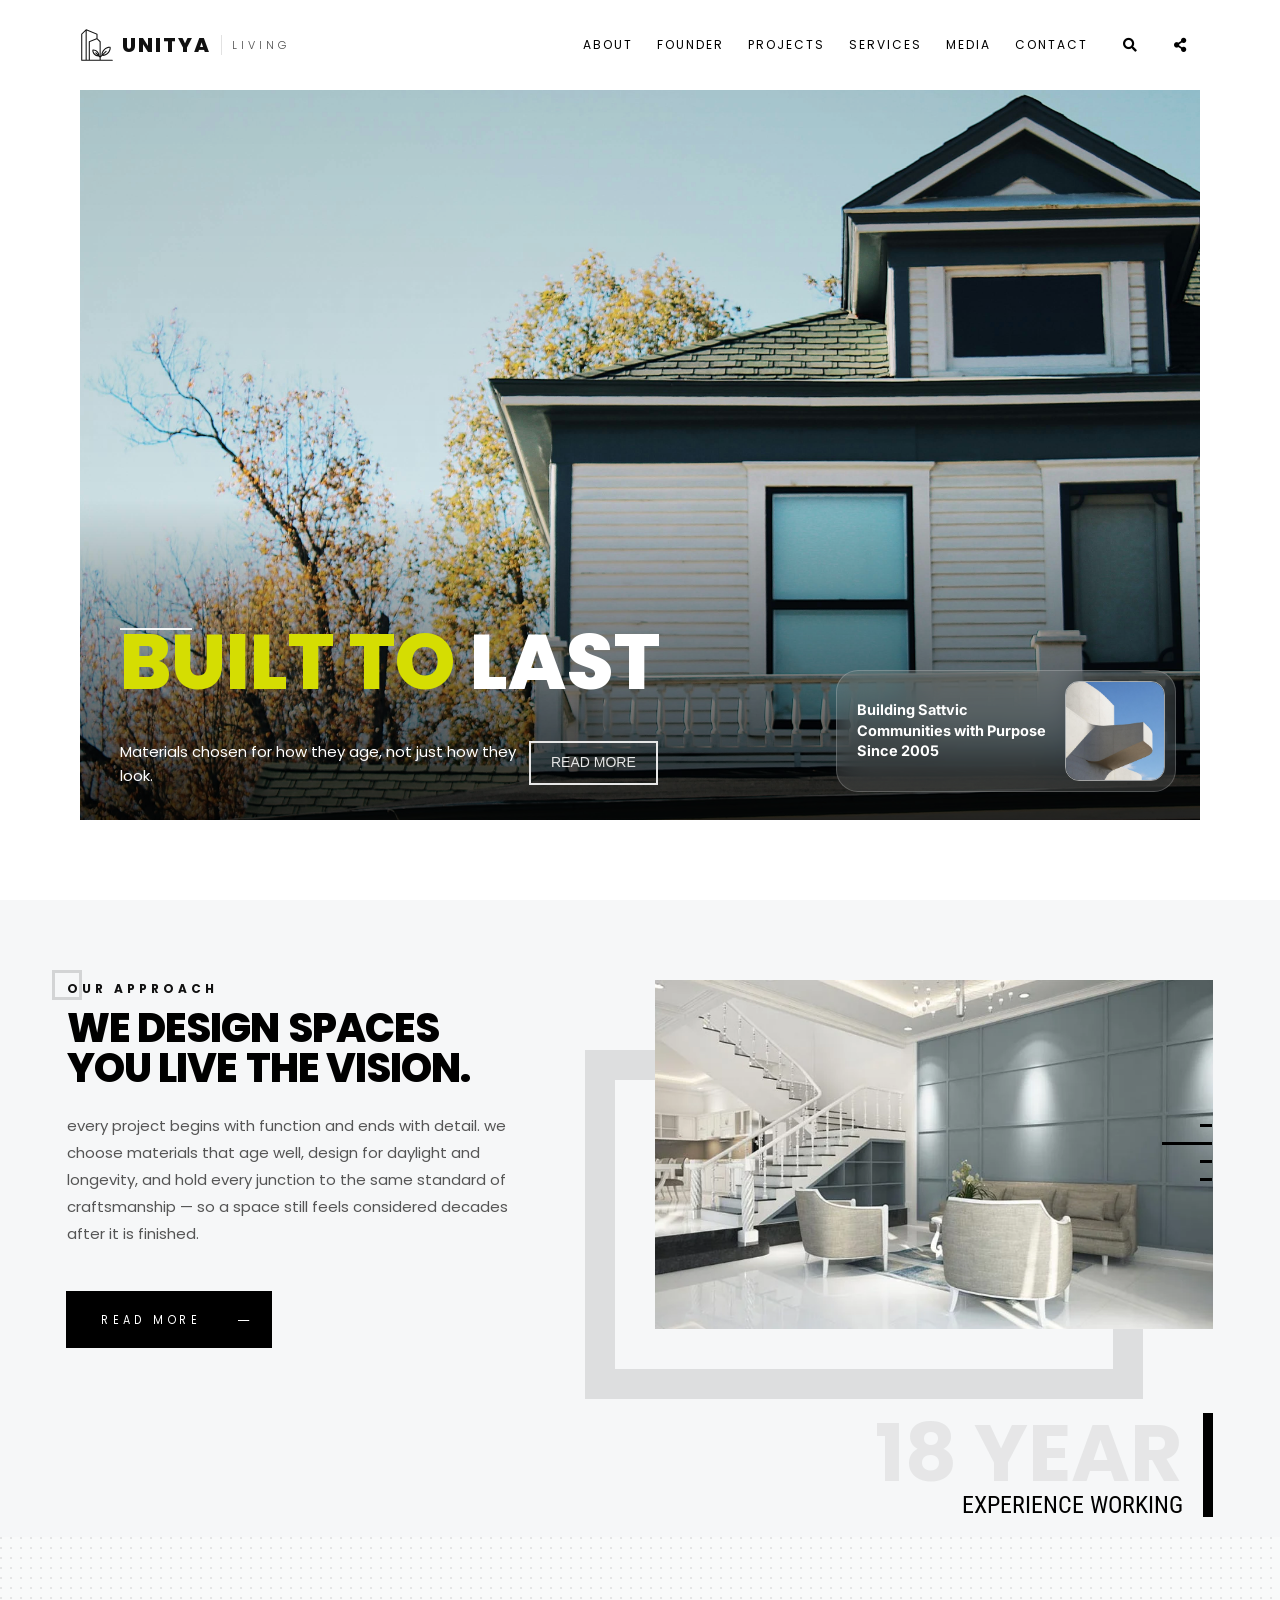
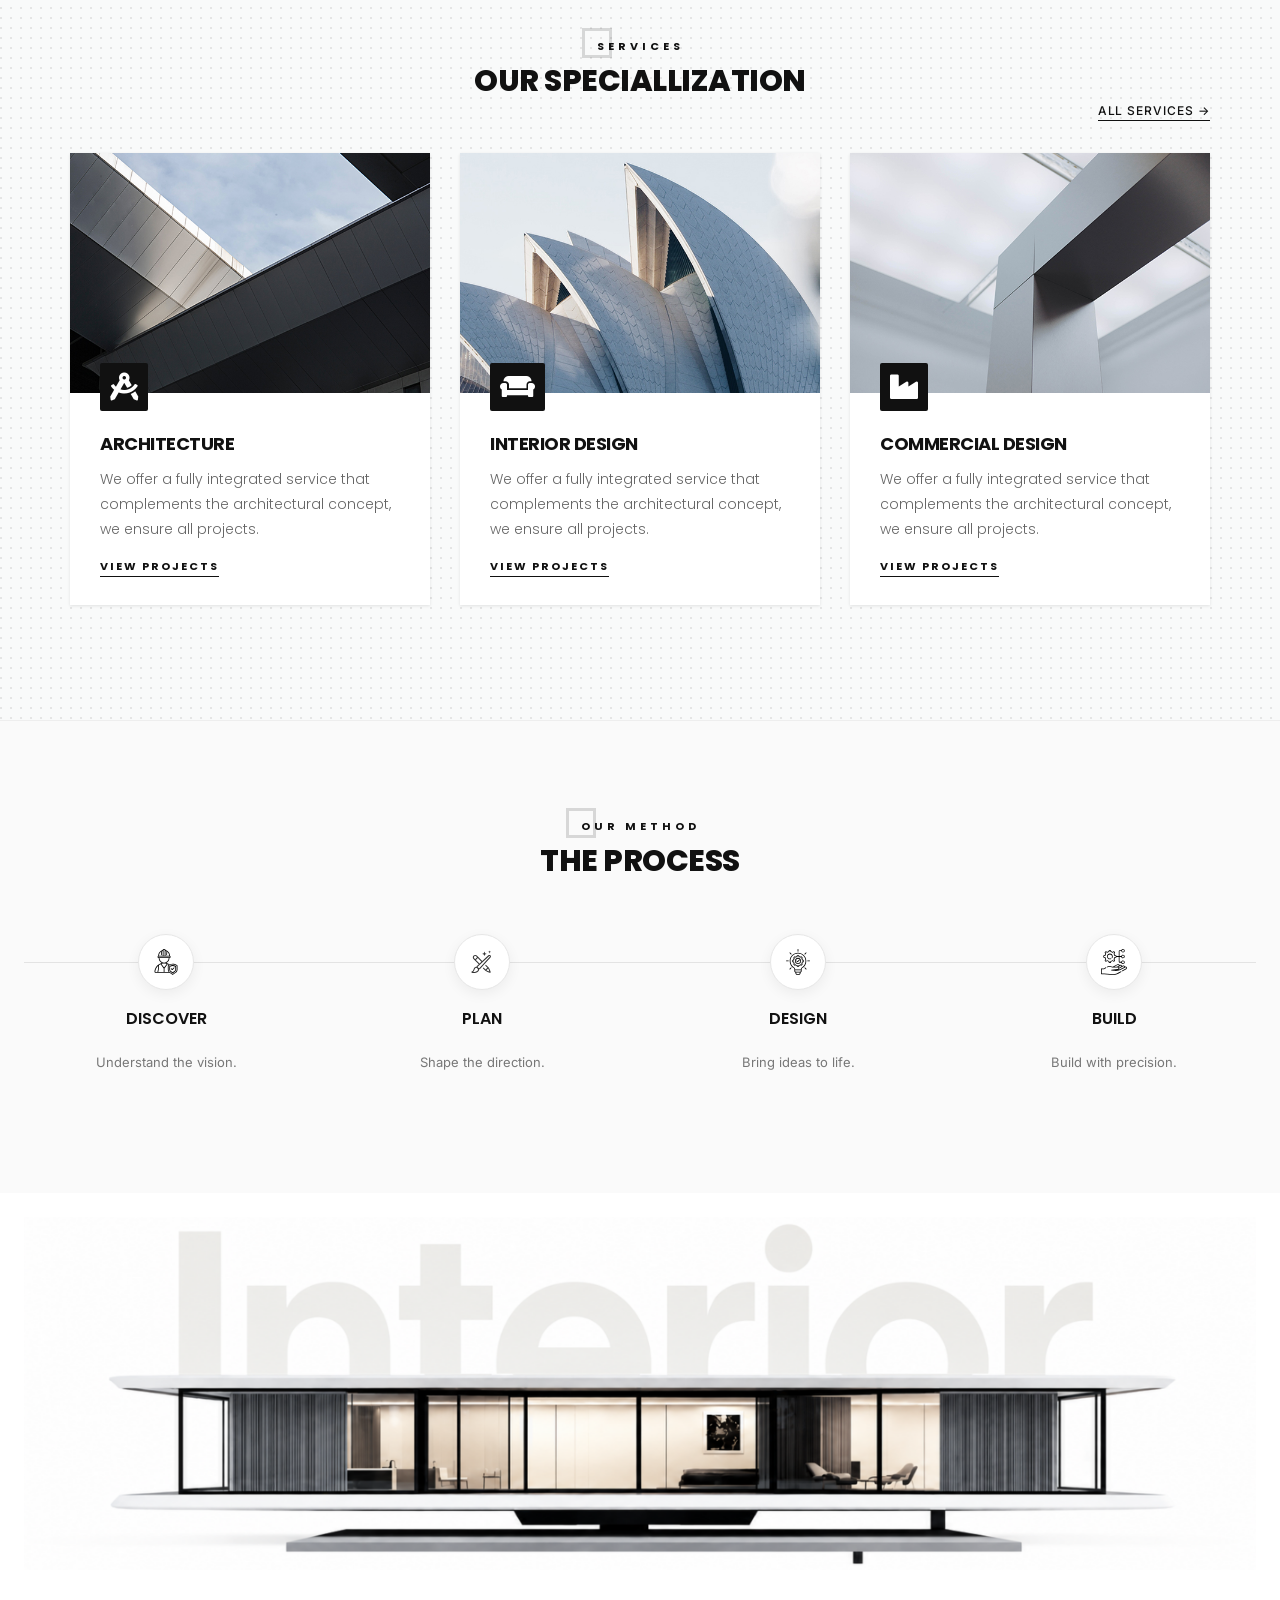
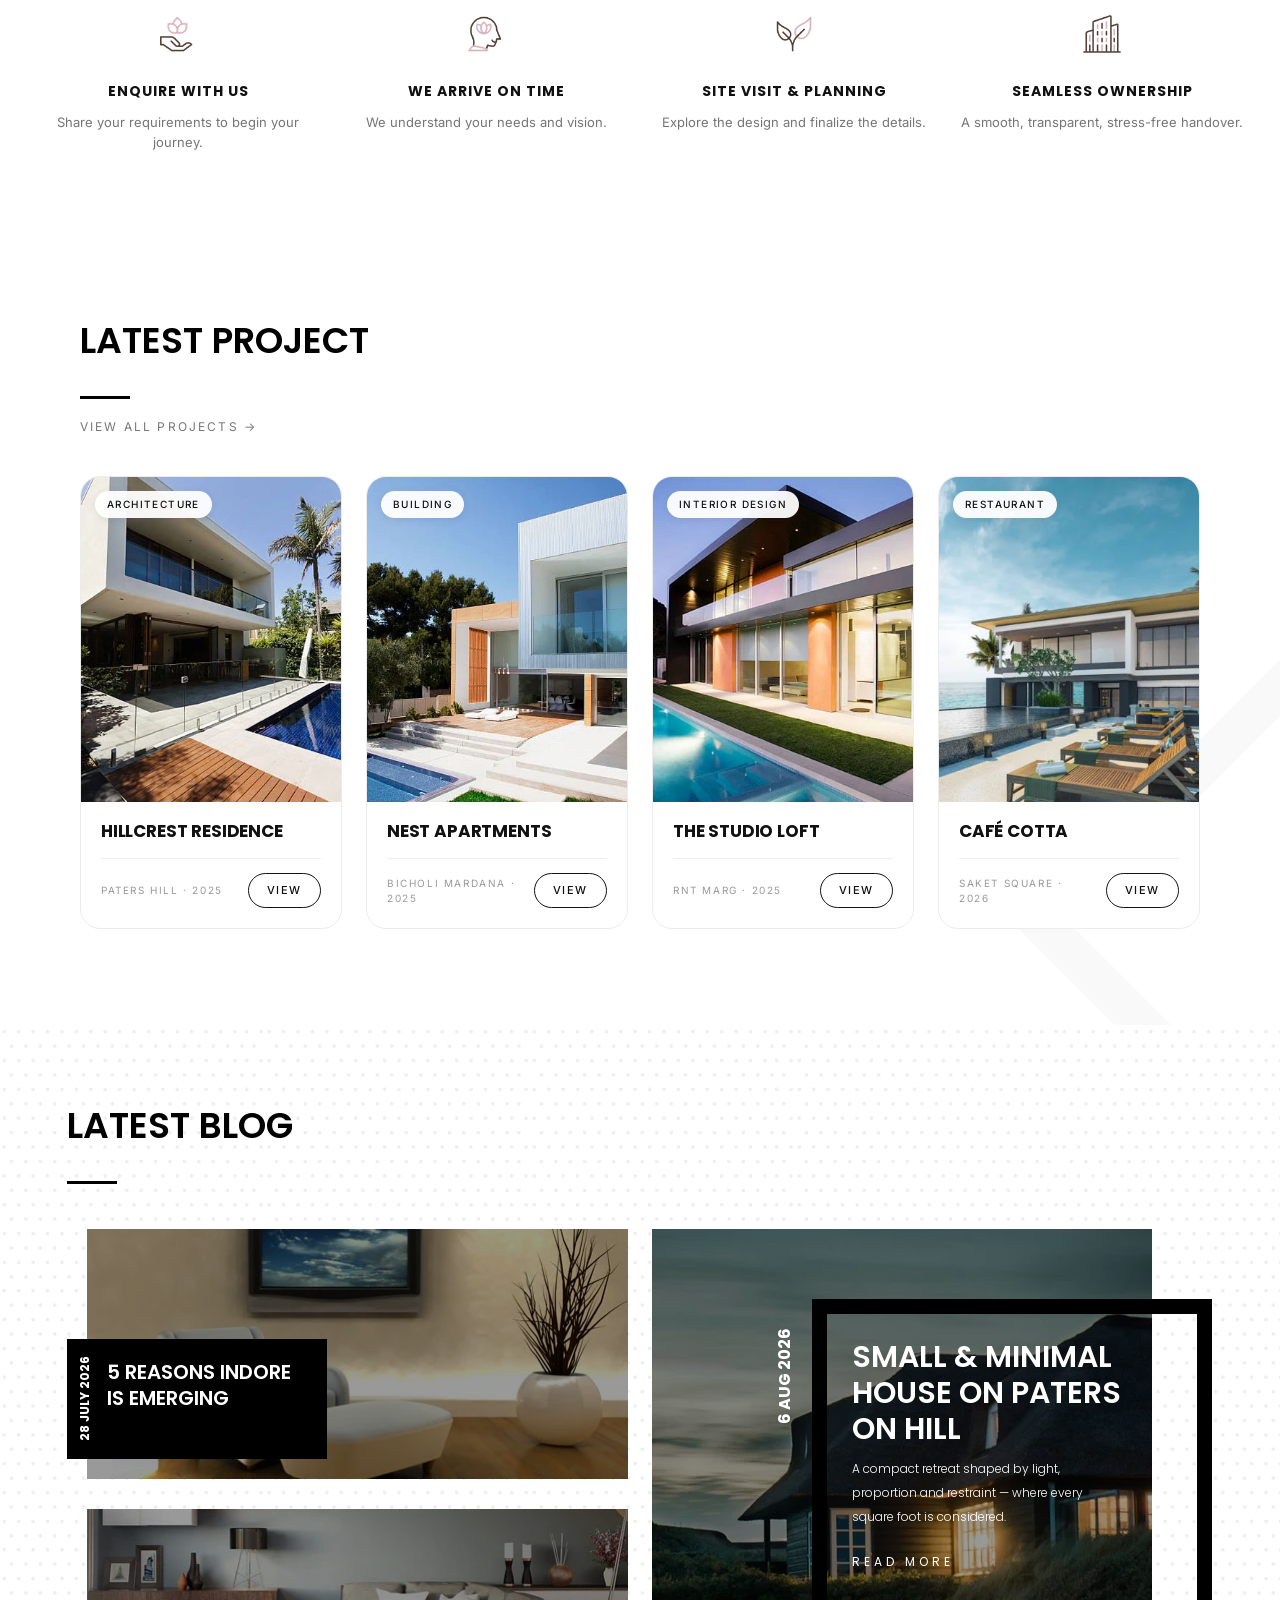
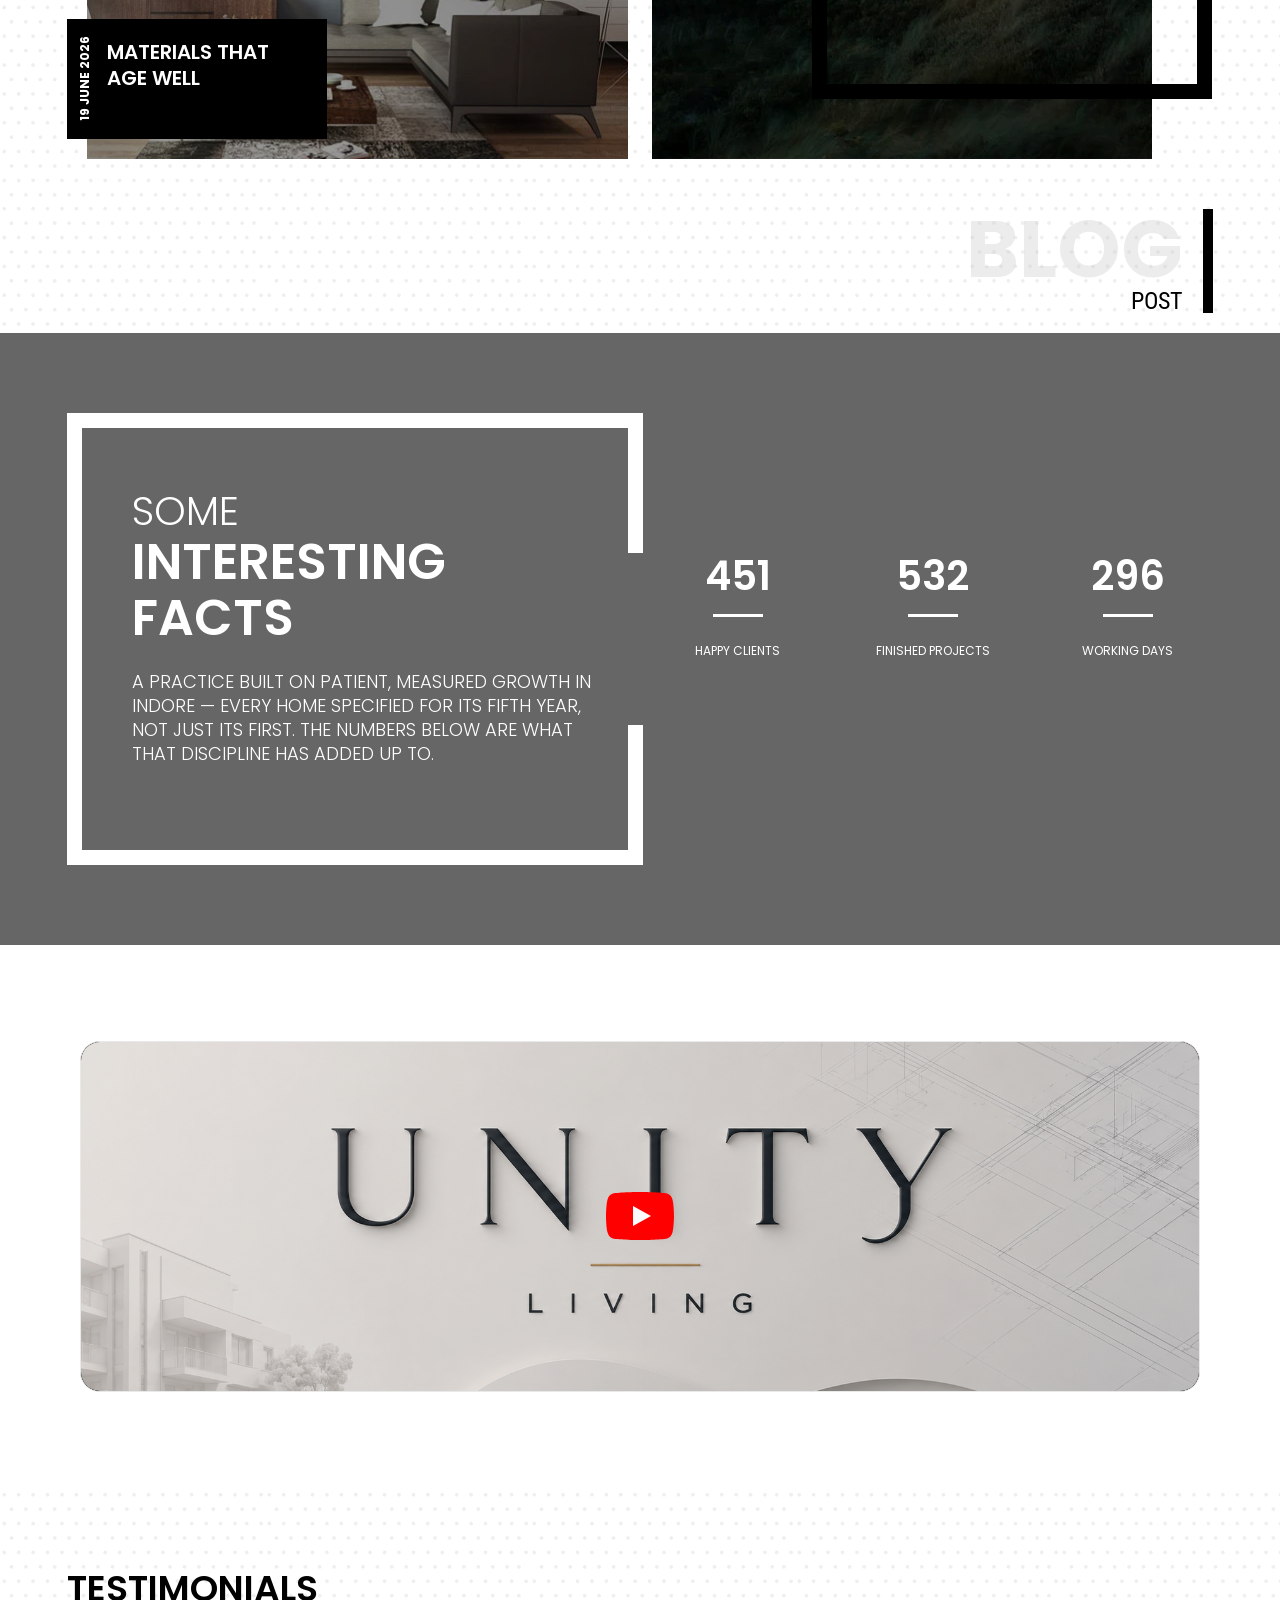
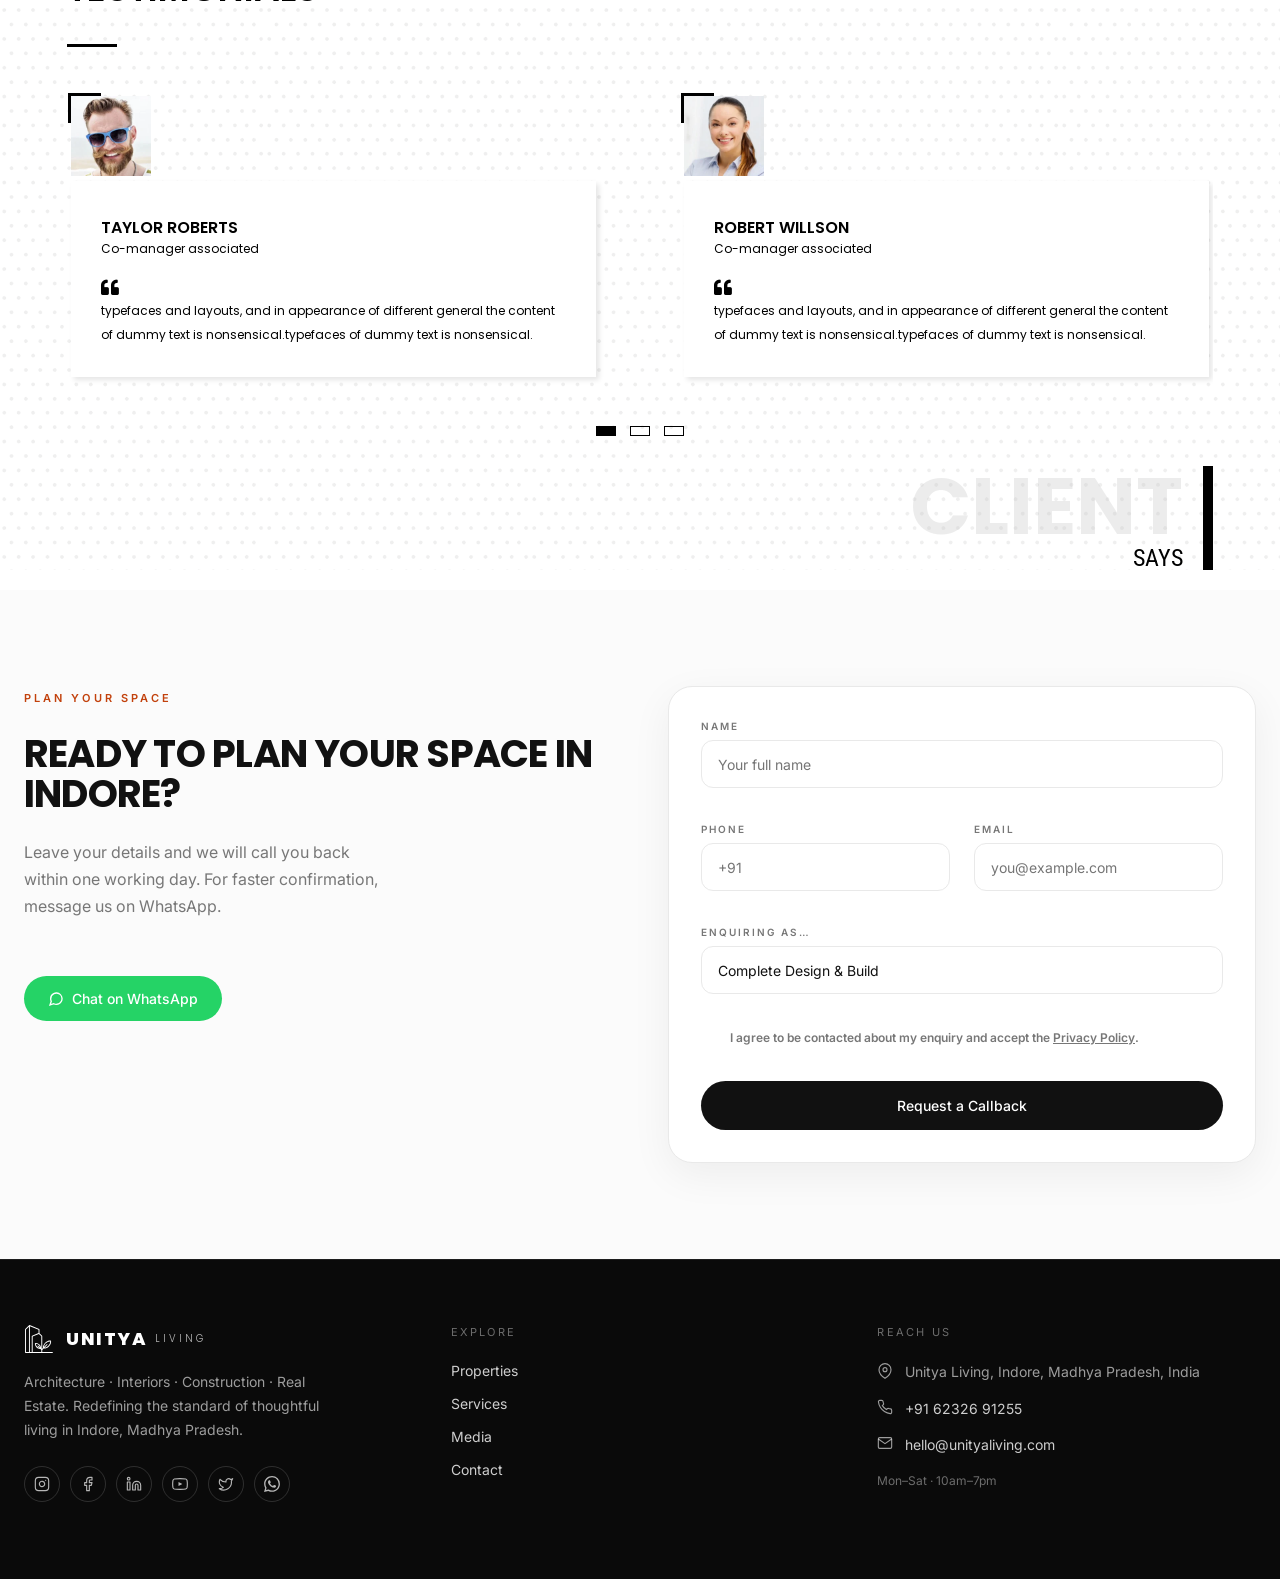
==== modern/index.html @ 184c0a49 "feat: reorder hero slides — 5th image first, 6th image second" ====
<!DOCTYPE html>
<html lang="en">

<head>

    <!-- META -->
    <meta charset="utf-8">
    <meta http-equiv="X-UA-Compatible" content="IE=edge">
    <meta name="keywords" content="" />
    <meta name="author" content="" />
    <meta name="robots" content="" />
    <meta name="description" content="" />

    <!-- FAVICONS ICON -->
    <link rel="icon" href="images/favicon.ico" type="image/x-icon" />
    <link rel="shortcut icon" type="image/x-icon" href="images/favicon.png" />

    <!-- PAGE TITLE HERE -->
    <title>Modern Template | Home Page Style 2</title>

    <!-- MOBILE SPECIFIC -->
    <meta name="viewport" content="width=device-width, initial-scale=1">

    <!-- LOADER DISABLED — direct load, no preloader -->
    <link rel="stylesheet" type="text/css" href="css/bootstrap.min.css">
    <!-- BOOTSTRAP STYLE SHEET -->
    <link rel="stylesheet" type="text/css" href="css/fontawesome/css/font-awesome.min.css" />
    <!-- FONTAWESOME STYLE SHEET -->
    <link rel="stylesheet" type="text/css" href="css/owl.carousel.min.css">
    <!-- OWL CAROUSEL STYLE SHEET -->
    <link rel="stylesheet" type="text/css" href="css/magnific-popup.min.css">
    <!-- MAGNIFIC POPUP STYLE SHEET -->
    <link rel="stylesheet" type="text/css" href="css/style.css">
    <!-- MAIN STYLE SHEET -->
    <!-- REVOLUTION SLIDER 4 STYLE -->
    <link rel="stylesheet" type="text/css" href="css/rev-slider-4.css">
    <!-- REVOLUTION SLIDER CSS -->
    <link rel="stylesheet" type="text/css" href="plugins/revolution/revolution/css/settings.css">
    <!-- REVOLUTION NAVIGATION STYLE -->
    <link rel="stylesheet" type="text/css" href="plugins/revolution/revolution/css/navigation.css">
    <!-- ARKIT SERVICES (exact copy) -->
    <link rel="stylesheet" type="text/css" href="css/fontawesome-arkit.min.css">
    <link rel="stylesheet" type="text/css" href="css/arkit-services.css">

    <!-- GOOGLE FONTS -->
    <link href="https://fonts.googleapis.com/css?family=Poppins:300,300i,400,400i,500,500i,600,600i,700,800,800i,900" rel="stylesheet">
    <link href="https://fonts.googleapis.com/css?family=Roboto+Condensed:300,300i,400,400i,700,700i" rel="stylesheet">
    <link href="https://fonts.googleapis.com/css?family=Crete+Round:400,400i&amp;subset=latin-ext" rel="stylesheet">
    <link href="https://fonts.googleapis.com/css2?family=Instrument+Serif&family=Inter:wght@300;400;500;600&display=swap" rel="stylesheet">
    <style>
        /* Hero — Arkit kenburns-top-right replication + arrows removed */
        #welcome .tparrows, #welcome .tp-leftarrow, #welcome .tp-rightarrow { display:none !important; }
        /* ensure slide image covers and can be transformed */
        #welcome .rev-slidebg { transform-origin: 84% 16%; }
        #welcome .active-revslide .rev-slidebg {
            animation: modern-kenburns 10s ease-out both;
        }
        @keyframes modern-kenburns {
            0% { transform: scale(1) translate(0,0); transform-origin: 84% 16%; }
            100% { transform: scale(1.25) translate(20px,-15px); transform-origin: right top; }
        }
        @-webkit-keyframes modern-kenburns {
            0% { -webkit-transform: scale(1) translate(0,0); transform: scale(1) translate(0,0); -webkit-transform-origin: 84% 16%; transform-origin: 84% 16%; }
            100% { -webkit-transform: scale(1.25) translate(20px,-15px); transform: scale(1.25) translate(20px,-15px); -webkit-transform-origin: right top; transform-origin: right top; }
        }
        /* hide arrows if inline style injects them */
        .tp-bullet { }
        /* Our approach circle — same as Services heading */
        .approach-label { position: relative; display: inline-block; z-index: 1; }
        .approach-label:before { background-color: transparent; position: absolute; content: ""; width: 30px; height: 30px; left: -15px; top: -10px; border: 3px solid #111; opacity: 0.15; z-index: -1; }
        html { scroll-behavior: smooth; }
        #about, #founder, #services, #projects, #media, #contact { scroll-margin-top: 90px; }
        @media (max-width: 991px) { .service-btn-float { position: static !important; margin-bottom: 12px; } }
        /* Home blog cards — hover animation (subtle lift, no dark shadow) */
        .latest-blog-dark-outer, .latest-blog-dark-outer2 { transition: transform 0.45s cubic-bezier(0.22,1,0.36,1); }
        .latest-blog-dark-outer:hover, .latest-blog-dark-outer2:hover { transform: translateY(-4px); }
        .latest-blog-dark-outer .overlay-main, .latest-blog-dark-outer2 .overlay-main { transition: opacity 0.4s ease; }
        .latest-blog-dark-outer:hover .overlay-main, .latest-blog-dark-outer2:hover .overlay-main { opacity: 0.45; }
        /* Home Latest Project — modern project cards */
        .lp-grid { display: grid; grid-template-columns: repeat(auto-fit, minmax(250px, 1fr)); gap: 24px; margin-top: 40px; max-width: 1240px; }
        .lp-card { display: block; border: 1px solid #ececec; border-radius: 20px; overflow: hidden; background: #fff; text-decoration: none; transition: box-shadow 0.5s ease, transform 0.5s cubic-bezier(0.22,1,0.36,1); }
        .lp-card:hover { box-shadow: 0 22px 48px rgba(0,0,0,0.09); transform: translateY(-6px); }
        .lp-card-media { position: relative; overflow: hidden; background: #f5f5f5; }
        .lp-card-media img { width: 100%; aspect-ratio: 4/5; object-fit: cover; display: block; transition: transform 1.1s cubic-bezier(0.22,1,0.36,1); }
        .lp-card:hover .lp-card-media img { transform: scale(1.06); }
        .lp-card-cat { position: absolute; left: 14px; top: 14px; z-index: 2; background: rgba(255,255,255,0.94); color: #111; font-size: 10px; letter-spacing: 0.14em; text-transform: uppercase; font-weight: 500; font-family: 'Inter', sans-serif; padding: 6px 12px; border-radius: 999px; box-shadow: 0 2px 8px rgba(0,0,0,0.08); }
        .lp-card-body { padding: 18px 20px 20px; }
        .lp-card-body h3 { font-family: 'Poppins', sans-serif; font-weight: 700; font-size: 17px; line-height: 1.3; letter-spacing: -0.01em; text-transform: uppercase; color: #111; margin: 0; }
        .lp-card-foot { display: flex; align-items: center; justify-content: space-between; gap: 12px; margin-top: 16px; padding-top: 14px; border-top: 1px solid #efefef; }
        .lp-card-foot .meta { font-size: 10px; letter-spacing: 0.16em; text-transform: uppercase; color: #999; font-family: 'Inter', sans-serif; }
        .lp-card-view { display: inline-flex; align-items: center; justify-content: center; padding: 8px 18px; background: transparent; border: 1px solid #111; border-radius: 999px; font-size: 11px; letter-spacing: 0.14em; text-transform: uppercase; font-weight: 500; color: #111; font-family: 'Inter', sans-serif; transition: background 0.3s ease, color 0.3s ease; }
        .lp-card:hover .lp-card-view { background: #111; color: #fff; }
        /* The Process section — new */
        .process-reveal, .process-step { opacity: 0; transform: translateY(28px); transition: opacity 0.8s cubic-bezier(0.22,1,0.36,1), transform 0.8s cubic-bezier(0.22,1,0.36,1); }
        .process-reveal.in-view, .process-step.in-view { opacity: 1; transform: translateY(0); }
        .process-step { transition-delay: var(--d, 0ms); }
        .process-step:hover { transition-delay: 0ms !important; transform: translateY(-6px); }
        .process-icon { width: 26px; height: 26px; display: block; object-fit: contain; margin: 0 auto; }
        .process-icon-dot { width: 56px; height: 56px; border-radius: 50%; background: #fff; border: 1px solid #e7e7e7; display: flex; align-items: center; justify-content: center; margin: 0 auto; box-shadow: 0 4px 14px rgba(0,0,0,0.06); transition: box-shadow 0.4s ease, transform 0.5s cubic-bezier(0.22,1,0.36,1); }
        .process-step:hover .process-icon-dot { box-shadow: 0 10px 24px rgba(0,0,0,0.12); transform: translateY(-4px); }
        .process-step { text-align: center; }
        .process-grid { position: relative; }
        .process-line { position: absolute; top: 28px; left: 0; right: 0; height: 1px; background: #e3e3e3; }
        @media (max-width: 767px) { .process-line { display: none; } }
        /* Lifestyle card on hero — hidden on mobile as Unitya */
        @media (max-width: 768px){ .unitya-lifestyle-hero-card { display:none !important; } }
    </style>

</head>

<body>

    <div class="page-wraper">

        <!-- HEADER START -->
        <header class="site-header header-style-1  nav-wide mobile-sider-drawer-menu">

            <div class="sticky-header main-bar-wraper">
                <div class="main-bar bg-white p-t10">
                    <div class="container">
                        <div class="logo-header">
                            <div class="logo-header-inner logo-header-one">
                                <a href="index.html" style="display:flex; align-items:center; gap:8px; text-decoration:none; line-height:1;">
                                    <svg viewBox="0 0 512 512" xmlns="http://www.w3.org/2000/svg" style="width:34px; height:34px; display:block; flex-shrink:0;"><path d="m295.393 478v-34.579l-15.762-15.762c-47.655 4.455-100.779-49.254-93.064-97.648a7.991 7.991 0 0 1 6.56-6.7c24.808-4.271 51.7 8.562 70.2 27.06 17.477 17.477 29.832 42.3 27.62 65.976l4.45 4.45v-210.609l-41.297-41.24-105.923 43.287v265.765zm-32.874-67.455c-13.595-3.126-26.813-11.084-37.552-21.822-13.432-13.432-23.616-32.217-23.194-50.236a56.965 56.965 0 0 1 21.948 4.261c23.3 9.157 44.493 32.035 50.112 56.486l-29.688-29.688a8 8 0 1 0 -11.313 11.312zm48.874 10.255 12.351-12.352c-3.628-32.107 13.272-66.205 37.1-90.031a135.1 135.1 0 0 1 45.587-30.369c16.73-6.576 33.626-8.74 48.629-6.133a7.991 7.991 0 0 1 6.56 6.7c5.377 33.647-11.489 69.005-36.53 94.046-23.826 23.826-57.926 40.727-90.032 37.1l-23.663 23.663v34.576h174.605a8 8 0 0 1 0 16h-460a8 8 0 0 1 -8-8v-393.3a7.981 7.981 0 0 1 2.788-6.069l65.934-65.85a7.925 7.925 0 0 1 9.807-1.852l162.471 66.398a7.963 7.963 0 0 1 4.963 7.375h.037v63.585l44.605 44.548a7.982 7.982 0 0 1 2.788 6.068zm28.233-28.234 47.683-47.683a8 8 0 1 1 11.312 11.313l-47.682 47.683c38.336-4.009 75.606-36.907 89.642-72.616 4.653-11.836 6.7-23.61 5.959-34.3-26.541-1.838-54.649 13.029-74.385 32.765-17.277 17.272-30.139 39.972-32.529 62.834zm-305.626 85.434h50.785v-432.734l-50.785 50.72zm66.785 0v-440.128l147.215 60.161v56.207l-110.823 45.288a7.965 7.965 0 0 0 -4.963 7.375h-.037v271.097z" fill="#111" fill-rule="evenodd"/></svg>
                                    <span style="display:flex; align-items:center; gap:10px;">
                                        <span style="font-family:'Poppins',sans-serif; font-weight:800; font-size:20px; letter-spacing:2px; color:#111; line-height:1; text-transform:uppercase;">UNITYA</span>
                                        <span style="width:1px; height:20px; background:#111; opacity:0.12; display:inline-block;"></span>
                                        <span style="font-family:'Poppins',sans-serif; font-weight:300; font-size:11px; letter-spacing:4px; color:#111; opacity:0.75; line-height:1; text-transform:uppercase; padding-top:1px;">LIVING</span>
                                    </span>
                                </a>
                            </div>
                        </div>
                        <!-- NAV Toggle Button -->
                        <button id="mobile-side-drawer" data-target=".header-nav" data-toggle="collapse" type="button" class="navbar-toggler collapsed">
                            <span class="sr-only">Toggle navigation</span>
                            <span class="icon-bar icon-bar-first"></span>
                            <span class="icon-bar icon-bar-two"></span>
                            <span class="icon-bar icon-bar-three"></span>
                        </button>
                        <!-- ETRA Nav -->
                        <!-- MAIN Vav -->
                        <div class="header-nav navbar-collapse collapse">
                            <ul class="nav navbar-nav">
                                <li><a href="about/">About</a></li>
                                <li><a href="founder/">Founder</a></li>
                                <li><a href="projects/">Projects</a></li>
                                <li><a href="services/">Services</a></li>
                                <li><a href="media/">Media</a></li>
                                <li><a href="#contact">Contact</a></li>
                            </ul>
                        </div>


                        <div class="extra-nav">
                            <div class="extra-cell">
                                <a href="#search" class="site-search-btn"><i class="fa fa-search"></i></a>
                            </div>
                            <div class="extra-cell">
                                <div class="dropdown share-icon-btn">
                                    <a href="javascript:;" class="site-search-btn dropdown-toggle" title="Your Cart" data-bs-toggle="dropdown">
                                        <i class="fa fa-share-alt"></i>
                                    </a>

                                    <div class="dropdown-menu bg-white">
                                        <div class="top-bar">
                                            <ul class="social-bx list-inline">
                                                <li><a href="javascript:void(0);" class="fa fa-facebook"></a></li>
                                                <li><a href="javascript:void(0);" class="fa fa-twitter"></a></li>
                                                <li><a href="javascript:void(0);" class="fa fa-linkedin"></a></li>
                                                <li><a href="javascript:void(0);" class="fa fa-rss"></a></li>
                                                <li><a href="javascript:void(0);" class="fa fa-youtube"></a></li>
                                                <li><a href="javascript:void(0);" class="fa fa-instagram"></a></li>
                                            </ul>
                                        </div>
                                    </div>
                                </div>
                            </div>
                        </div>


                        <!-- SITE Search -->
                        <div id="search">
                            <span class="close"></span>
                            <form role="search" id="searchform" action="/search" method="get" class="radius-xl">
                                <div class="input-group">
                                    <input value="" name="q" type="search" placeholder="Type to search" />
                                    <span class="input-group-btn"><button type="button" class="search-btn"><i class="fa fa-search"></i></button></span>
                                </div>
                            </form>
                        </div>


                    </div>
                </div>
            </div>

        </header>
        <!-- HEADER END -->

        <!-- CONTENT START -->
        <div class="page-content">

            <!-- SLIDER START -->
            <div id="welcome_wrapper" class="rev_slider_wrapper fullscreen-container" data-alias="goodnews-header" data-source="gallery" style="background:#eeeeee;padding:0px;">
                <div id="welcome" class="rev_slider fullscreenbanner" style="display:none;" data-version="5.4.3.1">
                    <ul>
                        <!-- SLIDE 1 -->
                        <!-- SLIDE 1 -->
                                                <!-- SLIDE 1 -->
<li data-index="rs-901" data-transition="fadethroughdark" data-slotamount="default" data-hideafterloop="0" data-hideslideonmobile="off" data-easein="default" data-easeout="default" data-masterspeed="default" data-thumb="images/new-hero-images/heather-doty-Yy-nfkEYkkc-unsplash.jpg"
                            data-rotate="0" data-fstransition="fade" data-fsmasterspeed="300" data-fsslotamount="7" data-saveperformance="off" data-title="" data-param1="" data-param2="" data-param3="" data-param4="" data-param5="" data-param6="" data-param7=""
                            data-param8="" data-param9="" data-param10="" data-description="">
                            <!-- MAIN IMAGE -->
                            <img src="images/new-hero-images/heather-doty-Yy-nfkEYkkc-unsplash.jpg" alt="" data-lazyload="images/new-hero-images/heather-doty-Yy-nfkEYkkc-unsplash.jpg" data-bgposition="center center" data-bgfit="cover" data-kenburns="on" data-duration="10000" data-ease="Linear.easeNone" data-scalestart="100" data-scaleend="125" data-rotatestart="0" data-rotateend="0" data-blurstart="0" data-blurend="0" data-offsetstart="0 0" data-offsetend="0 0" data-bgparallax="4" class="rev-slidebg" data-no-retina>
                            <!-- LAYERS -->

                            <!-- LAYER NR. 1 -->
                            <div class="tp-caption tp-shape tp-shapewrapper  " id="slide-901-layer-1" data-x="['center','center','center','center']" data-hoffset="['0','0','0','0']" data-y="['top','top','top','top']" data-voffset="['0','0','0','0']" data-width="full" data-height="['400','400','400','550']"
                                data-whitespace="nowrap" data-type="shape" data-basealign="slide" data-responsive_offset="off" data-responsive="off" data-frames='[{"from":"opacity:0;","speed":100,"to":"o:1;","delay":0,"ease":"Power2.easeInOut"},{"delay":"wait","speed":0,"to":"opacity:0;","ease":"nothing"}]'
                                data-textAlign="['left','left','left','left']" data-paddingtop="[0,0,0,0]" data-paddingright="[0,0,0,0]" data-paddingbottom="[0,0,0,0]" data-paddingleft="[0,0,0,0]" style="z-index: 5;background-color:rgba(0, 0, 0, 0.50);border-color:rgba(0, 0, 0, 0);
                                border-width:0px;background:linear-gradient(to top,  rgba(0,0,0,0) 0%,rgba(0,0,0,0.1) 100%);cursor:default;">
                            </div>

                            <!-- LAYER NR. 2 -->
                            <div class="tp-caption tp-shape tp-shapewrapper  " id="slide-901-layer-2" data-x="['center','center','center','center']" data-hoffset="['0','0','0','0']" data-y="['bottom','bottom','bottom','bottom']" data-voffset="['0','0','0','0']" data-width="full"
                                data-height="['400','400','400','550']" data-whitespace="nowrap" data-type="shape" data-basealign="slide" data-responsive_offset="off" data-responsive="off" data-frames='[{"from":"opacity:0;","speed":1500,"to":"o:1;","delay":0,"ease":"Power2.easeInOut"},{"delay":"wait","speed":1000,"to":"opacity:0;","ease":"nothing"}]'
                                data-textAlign="['left','left','left','left']" data-paddingtop="[0,0,0,0]" data-paddingright="[0,0,0,0]" data-paddingbottom="[0,0,0,0]" data-paddingleft="[0,0,0,0]" style="z-index: 5;background-color:rgba(0, 0, 0, 0.50);border-color:rgba(0, 0, 0, 0);
                                border-width:0px;background:linear-gradient(to bottom,  rgba(0,0,0,0) 0%,rgba(0,0,0,1) 100%);cursor:default;">
                            </div>

                            <!-- Decorative line — arkit style -->
                            <div class="tp-caption tp-shape tp-shapewrapper" id="slide-901-line" data-x="['left','left','left','left']" data-hoffset="['120','120','30','30']" data-y="['bottom','bottom','bottom','bottom']" data-voffset="['270','270','235','210']" data-width="72" data-height="2" data-whitespace="nowrap" data-type="shape" data-basealign="slide" data-responsive_offset="off" data-responsive="off" data-frames='[{"from":"x:[-100%];opacity:0;","speed":900,"to":"o:1;","delay":300,"ease":"Power3.easeInOut"},{"delay":"wait","speed":300,"to":"opacity:0;","ease":"nothing"}]' data-textAlign="['left','left','left','left']" data-paddingtop="[0,0,0,0]" data-paddingright="[0,0,0,0]" data-paddingbottom="[0,0,0,0]" data-paddingleft="[0,0,0,0]" style="z-index:6;background-color:rgba(255,255,255,0.92);">
                            </div>

                            <!-- LAYER NR. 3 -->
                            <div class="tp-caption BigBold-Title   tp-resizeme" id="slide-901-layer-3" data-x="['left','left','left','left']" data-hoffset="['120','120','30','30']" data-y="['bottom','bottom','bottom','bottom']" data-voffset="['180','180','160','160']" data-fontsize="['80','60','50','30']"
                                data-lineheight="['100','90','60','60']" data-fontweight="['800','800','800','800']" data-width="['none','none','none','400']" data-height="none" data-whitespace="['nowrap','nowrap','nowrap','normal']" data-type="text" data-basealign="slide"
                                data-responsive_offset="off" data-frames='[{"from":"y:[100%];z:0;rX:0deg;rY:0;rZ:0;sX:1;sY:1;skX:0;skY:0;opacity:0;","mask":"x:0px;y:[100%];","speed":900,"to":"o:1;","delay":500,"ease":"Power3.easeInOut"},
                                {"delay":"wait","speed":1000,"to":"y:[100%];","mask":"x:inherit;y:inherit;","ease":"Power2.easeInOut"}]' data-textAlign="['left','left','left','left']" data-paddingtop="[10,10,10,10]" data-paddingright="[0,0,0,0]" data-paddingbottom="[10,10,10,10]"
                                data-paddingleft="[0,0,0,0]" style="z-index: 6; 
                                text-transform:uppercase;
                                color:#fff;"><span class="text-yellow">Built to </span> last </div>

                            <!-- LAYER NR. 4 -->
                            <div class="tp-caption BigBold-SubTitle  " id="slide-901-layer-4" data-x="['left','left','left','left']" data-hoffset="['120','120','30','30']" data-y="['bottom','bottom','bottom','bottom']" data-voffset="['100','65','60','60']" data-fontsize="['15','15','15','13']"
                                data-lineheight="['24','24','24','20']" data-width="['410','410','410','280']" data-height="['60','100','100','100']" data-whitespace="normal" data-type="text" data-basealign="slide" data-responsive_offset="off" data-responsive="off"
                                data-frames='[{"from":"y:[100%];z:0;rX:0deg;rY:0;rZ:0;sX:1;sY:1;skX:0;skY:0;opacity:0;","speed":900,"to":"o:1;","delay":900,"ease":"Power3.easeInOut"},{"delay":"wait","speed":1000,"to":"y:50px;opacity:0;","ease":"Power2.easeInOut"}]' data-textAlign="['left','left','left','left']" data-paddingtop="[0,0,0,0]" data-paddingright="[0,0,0,0]" data-paddingbottom="[0,0,0,0]" data-paddingleft="[0,0,0,0]" style="z-index: 7; 
                                color:#fff;
                                ">Materials chosen for how they age, not just how they look.
                            </div>

                            <!-- LAYER NR. 5 -->
                            <div class="tp-caption BigBold-Button rev-btn " id="slide-901-layer-5" data-x="['left','left','left','left']" data-hoffset="['480','480','30','30']" data-y="['bottom','bottom','bottom','bottom']" data-voffset="['100','100','30','30']" data-width="none"
                                data-height="none" data-whitespace="nowrap" data-type="button" data-actions='[{"event":"click","action":"scrollbelow","offset":"px","delay":""}]' data-basealign="slide" data-responsive_offset="off" data-responsive="off" data-frames='[{"from":"y:[100%];z:0;rX:0deg;rY:0;rZ:0;sX:1;sY:1;skX:0;skY:0;opacity:0;","speed":900,"to":"o:1;","delay":1300,"ease":"Power3.easeInOut"},
                                {"delay":"wait","speed":1000,"to":"y:50px;opacity:0;","ease":"Power2.easeInOut"},
                                {"frame":"hover","speed":"300","ease":"Power1.easeInOut","to":"o:1;rX:0;rY:0;rZ:0;z:0;","style":"c:rgba(255, 255, 255, 1.00);bc:rgba(255, 255, 255, 1.00);bw:1px 1px 1px 1px;"}]' data-textAlign="['left','left','left','left']"
                                data-paddingtop="[15,15,15,15]" data-paddingright="[50,50,50,50]" data-paddingbottom="[15,15,15,15]" data-paddingleft="[50,50,0,0]" style="z-index: 11; "><a href="about-1.html" class="site-button outline white">READ MORE</a> </div>

                            <!-- Border Part -->
                            <div class="tp-caption tp-shape tp-shapewrapper " id="slide-901-layer-8" data-x="['left','left','left','left']" data-hoffset="['0','0','0','0']" data-y="['middle','middle','middle','middle']" data-voffset="['0','0','0','0']" data-width="full" data-height="full"
                                data-whitespace="nowrap" data-visibility="['on','on','off','off']" data-type="shape" data-basealign="slide" data-responsive_offset="off" data-responsive="off" data-frames='[{"delay":50,"speed":100,"frame":"0","from":"opacity:0;","to":"o:1;","ease":"Power3.easeInOut"},{"delay":"wait","speed":1000,"frame":"999","to":"opacity:0;","ease":"Power3.easeIn"}]'
                                data-textAlign="['inherit','inherit','inherit','inherit']" data-paddingtop="[0,0,0,0]" data-paddingright="[0,0,0,0]" data-paddingbottom="[0,0,0,0]" data-paddingleft="[0,0,0,0]" style="z-index: 10;background-color:rgba(0, 0, 0, 0);border-color:rgb(255,255,255);border-style:solid;border-width:0px 80px 80px 80px;">
                            </div>

                        </li>
                        <!-- SLIDE 2 -->
<li data-index="rs-902" data-transition="fadethroughdark" data-slotamount="default" data-hideafterloop="0" data-hideslideonmobile="off" data-easein="default" data-easeout="default" data-masterspeed="default" data-thumb="images/new-hero-images/tazz-anderson-ya9POX9IxVM-unsplash.jpg"
                            data-rotate="0" data-fstransition="fade" data-fsmasterspeed="300" data-fsslotamount="7" data-saveperformance="off" data-title="" data-param1="" data-param2="" data-param3="" data-param4="" data-param5="" data-param6="" data-param7=""
                            data-param8="" data-param9="" data-param10="" data-description="">
                            <!-- MAIN IMAGE -->
                            <img src="images/new-hero-images/tazz-anderson-ya9POX9IxVM-unsplash.jpg" alt="" data-lazyload="images/new-hero-images/tazz-anderson-ya9POX9IxVM-unsplash.jpg" data-bgposition="center center" data-bgfit="cover" data-kenburns="on" data-duration="10000" data-ease="Linear.easeNone" data-scalestart="100" data-scaleend="125" data-rotatestart="0" data-rotateend="0" data-blurstart="0" data-blurend="0" data-offsetstart="0 0" data-offsetend="0 0" data-bgparallax="4" class="rev-slidebg" data-no-retina>
                            <!-- LAYERS -->

                            <!-- LAYER NR. 1 -->
                            <div class="tp-caption tp-shape tp-shapewrapper  " id="slide-902-layer-1" data-x="['center','center','center','center']" data-hoffset="['0','0','0','0']" data-y="['top','top','top','top']" data-voffset="['0','0','0','0']" data-width="full" data-height="['400','400','400','550']"
                                data-whitespace="nowrap" data-type="shape" data-basealign="slide" data-responsive_offset="off" data-responsive="off" data-frames='[{"from":"opacity:0;","speed":100,"to":"o:1;","delay":0,"ease":"Power2.easeInOut"},{"delay":"wait","speed":0,"to":"opacity:0;","ease":"nothing"}]'
                                data-textAlign="['left','left','left','left']" data-paddingtop="[0,0,0,0]" data-paddingright="[0,0,0,0]" data-paddingbottom="[0,0,0,0]" data-paddingleft="[0,0,0,0]" style="z-index: 5;background-color:rgba(0, 0, 0, 0.50);border-color:rgba(0, 0, 0, 0);
                                border-width:0px;background:linear-gradient(to top,  rgba(0,0,0,0) 0%,rgba(0,0,0,0.1) 100%);cursor:default;">
                            </div>

                            <!-- LAYER NR. 2 -->
                            <div class="tp-caption tp-shape tp-shapewrapper  " id="slide-902-layer-2" data-x="['center','center','center','center']" data-hoffset="['0','0','0','0']" data-y="['bottom','bottom','bottom','bottom']" data-voffset="['0','0','0','0']" data-width="full"
                                data-height="['400','400','400','550']" data-whitespace="nowrap" data-type="shape" data-basealign="slide" data-responsive_offset="off" data-responsive="off" data-frames='[{"from":"opacity:0;","speed":1500,"to":"o:1;","delay":0,"ease":"Power2.easeInOut"},{"delay":"wait","speed":1000,"to":"opacity:0;","ease":"nothing"}]'
                                data-textAlign="['left','left','left','left']" data-paddingtop="[0,0,0,0]" data-paddingright="[0,0,0,0]" data-paddingbottom="[0,0,0,0]" data-paddingleft="[0,0,0,0]" style="z-index: 5;background-color:rgba(0, 0, 0, 0.50);border-color:rgba(0, 0, 0, 0);
                                border-width:0px;background:linear-gradient(to bottom,  rgba(0,0,0,0) 0%,rgba(0,0,0,1) 100%);cursor:default;">
                            </div>

                            <!-- Decorative line — arkit style -->
                            <div class="tp-caption tp-shape tp-shapewrapper" id="slide-902-line" data-x="['left','left','left','left']" data-hoffset="['120','120','30','30']" data-y="['bottom','bottom','bottom','bottom']" data-voffset="['270','270','235','210']" data-width="72" data-height="2" data-whitespace="nowrap" data-type="shape" data-basealign="slide" data-responsive_offset="off" data-responsive="off" data-frames='[{"from":"x:[-100%];opacity:0;","speed":900,"to":"o:1;","delay":300,"ease":"Power3.easeInOut"},{"delay":"wait","speed":300,"to":"opacity:0;","ease":"nothing"}]' data-textAlign="['left','left','left','left']" data-paddingtop="[0,0,0,0]" data-paddingright="[0,0,0,0]" data-paddingbottom="[0,0,0,0]" data-paddingleft="[0,0,0,0]" style="z-index:6;background-color:rgba(255,255,255,0.92);">
                            </div>

                            <!-- LAYER NR. 3 -->
                            <div class="tp-caption BigBold-Title   tp-resizeme" id="slide-902-layer-3" data-x="['left','left','left','left']" data-hoffset="['120','120','30','30']" data-y="['bottom','bottom','bottom','bottom']" data-voffset="['180','180','160','160']" data-fontsize="['80','60','50','30']"
                                data-lineheight="['100','90','60','60']" data-fontweight="['800','800','800','800']" data-width="['none','none','none','400']" data-height="none" data-whitespace="['nowrap','nowrap','nowrap','normal']" data-type="text" data-basealign="slide"
                                data-responsive_offset="off" data-frames='[{"from":"y:[100%];z:0;rX:0deg;rY:0;rZ:0;sX:1;sY:1;skX:0;skY:0;opacity:0;","mask":"x:0px;y:[100%];","speed":900,"to":"o:1;","delay":500,"ease":"Power3.easeInOut"},
                                {"delay":"wait","speed":1000,"to":"y:[100%];","mask":"x:inherit;y:inherit;","ease":"Power2.easeInOut"}]' data-textAlign="['left','left','left','left']" data-paddingtop="[10,10,10,10]" data-paddingright="[0,0,0,0]" data-paddingbottom="[10,10,10,10]"
                                data-paddingleft="[0,0,0,0]" style="z-index: 6; 
                                text-transform:uppercase;
                                color:#fff;"><span class="text-yellow">Homes that </span> endure </div>

                            <!-- LAYER NR. 4 -->
                            <div class="tp-caption BigBold-SubTitle  " id="slide-902-layer-4" data-x="['left','left','left','left']" data-hoffset="['120','120','30','30']" data-y="['bottom','bottom','bottom','bottom']" data-voffset="['100','65','60','60']" data-fontsize="['15','15','15','13']"
                                data-lineheight="['24','24','24','20']" data-width="['410','410','410','280']" data-height="['60','100','100','100']" data-whitespace="normal" data-type="text" data-basealign="slide" data-responsive_offset="off" data-responsive="off"
                                data-frames='[{"from":"y:[100%];z:0;rX:0deg;rY:0;rZ:0;sX:1;sY:1;skX:0;skY:0;opacity:0;","speed":900,"to":"o:1;","delay":900,"ease":"Power3.easeInOut"},{"delay":"wait","speed":1000,"to":"y:50px;opacity:0;","ease":"Power2.easeInOut"}]' data-textAlign="['left','left','left','left']" data-paddingtop="[0,0,0,0]" data-paddingright="[0,0,0,0]" data-paddingbottom="[0,0,0,0]" data-paddingleft="[0,0,0,0]" style="z-index: 7; 
                                color:#fff;
                                ">Architecture that holds its character long after handover.
                            </div>

                            <!-- LAYER NR. 5 -->
                            <div class="tp-caption BigBold-Button rev-btn " id="slide-902-layer-5" data-x="['left','left','left','left']" data-hoffset="['480','480','30','30']" data-y="['bottom','bottom','bottom','bottom']" data-voffset="['100','100','30','30']" data-width="none"
                                data-height="none" data-whitespace="nowrap" data-type="button" data-actions='[{"event":"click","action":"scrollbelow","offset":"px","delay":""}]' data-basealign="slide" data-responsive_offset="off" data-responsive="off" data-frames='[{"from":"y:[100%];z:0;rX:0deg;rY:0;rZ:0;sX:1;sY:1;skX:0;skY:0;opacity:0;","speed":900,"to":"o:1;","delay":1300,"ease":"Power3.easeInOut"},
                                {"delay":"wait","speed":1000,"to":"y:50px;opacity:0;","ease":"Power2.easeInOut"},
                                {"frame":"hover","speed":"300","ease":"Power1.easeInOut","to":"o:1;rX:0;rY:0;rZ:0;z:0;","style":"c:rgba(255, 255, 255, 1.00);bc:rgba(255, 255, 255, 1.00);bw:1px 1px 1px 1px;"}]' data-textAlign="['left','left','left','left']"
                                data-paddingtop="[15,15,15,15]" data-paddingright="[50,50,50,50]" data-paddingbottom="[15,15,15,15]" data-paddingleft="[50,50,0,0]" style="z-index: 11; "><a href="about-1.html" class="site-button outline white">READ MORE</a> </div>

                            <!-- Border Part -->
                            <div class="tp-caption tp-shape tp-shapewrapper " id="slide-902-layer-8" data-x="['left','left','left','left']" data-hoffset="['0','0','0','0']" data-y="['middle','middle','middle','middle']" data-voffset="['0','0','0','0']" data-width="full" data-height="full"
                                data-whitespace="nowrap" data-visibility="['on','on','off','off']" data-type="shape" data-basealign="slide" data-responsive_offset="off" data-responsive="off" data-frames='[{"delay":50,"speed":100,"frame":"0","from":"opacity:0;","to":"o:1;","ease":"Power3.easeInOut"},{"delay":"wait","speed":1000,"frame":"999","to":"opacity:0;","ease":"Power3.easeIn"}]'
                                data-textAlign="['inherit','inherit','inherit','inherit']" data-paddingtop="[0,0,0,0]" data-paddingright="[0,0,0,0]" data-paddingbottom="[0,0,0,0]" data-paddingleft="[0,0,0,0]" style="z-index: 10;background-color:rgba(0, 0, 0, 0);border-color:rgb(255,255,255);border-style:solid;border-width:0px 80px 80px 80px;">
                            </div>

                        </li>
                        <!-- SLIDE 3 -->
<li data-index="rs-903" data-transition="fadethroughdark" data-slotamount="default" data-hideafterloop="0" data-hideslideonmobile="off" data-easein="default" data-easeout="default" data-masterspeed="default" data-thumb="images/new-hero-images/compagnons-2BwV9My8xAo-unsplash.jpg"
                            data-rotate="0" data-fstransition="fade" data-fsmasterspeed="300" data-fsslotamount="7" data-saveperformance="off" data-title="" data-param1="" data-param2="" data-param3="" data-param4="" data-param5="" data-param6="" data-param7=""
                            data-param8="" data-param9="" data-param10="" data-description="">
                            <!-- MAIN IMAGE -->
                            <img src="images/new-hero-images/compagnons-2BwV9My8xAo-unsplash.jpg" alt="" data-lazyload="images/new-hero-images/compagnons-2BwV9My8xAo-unsplash.jpg" data-bgposition="center center" data-bgfit="cover" data-kenburns="on" data-duration="10000" data-ease="Linear.easeNone" data-scalestart="100" data-scaleend="125" data-rotatestart="0" data-rotateend="0" data-blurstart="0" data-blurend="0" data-offsetstart="0 0" data-offsetend="0 0" data-bgparallax="4" class="rev-slidebg" data-no-retina>
                            <!-- LAYERS -->

                            <!-- LAYER NR. 1 -->
                            <div class="tp-caption tp-shape tp-shapewrapper  " id="slide-903-layer-1" data-x="['center','center','center','center']" data-hoffset="['0','0','0','0']" data-y="['top','top','top','top']" data-voffset="['0','0','0','0']" data-width="full" data-height="['400','400','400','550']"
                                data-whitespace="nowrap" data-type="shape" data-basealign="slide" data-responsive_offset="off" data-responsive="off" data-frames='[{"from":"opacity:0;","speed":100,"to":"o:1;","delay":0,"ease":"Power2.easeInOut"},{"delay":"wait","speed":0,"to":"opacity:0;","ease":"nothing"}]'
                                data-textAlign="['left','left','left','left']" data-paddingtop="[0,0,0,0]" data-paddingright="[0,0,0,0]" data-paddingbottom="[0,0,0,0]" data-paddingleft="[0,0,0,0]" style="z-index: 5;background-color:rgba(0, 0, 0, 0.50);border-color:rgba(0, 0, 0, 0);
                                border-width:0px;background:linear-gradient(to top,  rgba(0,0,0,0) 0%,rgba(0,0,0,0.1) 100%);cursor:default;">
                            </div>

                            <!-- LAYER NR. 2 -->
                            <div class="tp-caption tp-shape tp-shapewrapper  " id="slide-903-layer-2" data-x="['center','center','center','center']" data-hoffset="['0','0','0','0']" data-y="['bottom','bottom','bottom','bottom']" data-voffset="['0','0','0','0']" data-width="full"
                                data-height="['400','400','400','550']" data-whitespace="nowrap" data-type="shape" data-basealign="slide" data-responsive_offset="off" data-responsive="off" data-frames='[{"from":"opacity:0;","speed":1500,"to":"o:1;","delay":0,"ease":"Power2.easeInOut"},{"delay":"wait","speed":1000,"to":"opacity:0;","ease":"nothing"}]'
                                data-textAlign="['left','left','left','left']" data-paddingtop="[0,0,0,0]" data-paddingright="[0,0,0,0]" data-paddingbottom="[0,0,0,0]" data-paddingleft="[0,0,0,0]" style="z-index: 5;background-color:rgba(0, 0, 0, 0.50);border-color:rgba(0, 0, 0, 0);
                                border-width:0px;background:linear-gradient(to bottom,  rgba(0,0,0,0) 0%,rgba(0,0,0,1) 100%);cursor:default;">
                            </div>

                            <!-- Decorative line — arkit style -->
                            <div class="tp-caption tp-shape tp-shapewrapper" id="slide-903-line" data-x="['left','left','left','left']" data-hoffset="['120','120','30','30']" data-y="['bottom','bottom','bottom','bottom']" data-voffset="['270','270','235','210']" data-width="72" data-height="2" data-whitespace="nowrap" data-type="shape" data-basealign="slide" data-responsive_offset="off" data-responsive="off" data-frames='[{"from":"x:[-100%];opacity:0;","speed":900,"to":"o:1;","delay":300,"ease":"Power3.easeInOut"},{"delay":"wait","speed":300,"to":"opacity:0;","ease":"nothing"}]' data-textAlign="['left','left','left','left']" data-paddingtop="[0,0,0,0]" data-paddingright="[0,0,0,0]" data-paddingbottom="[0,0,0,0]" data-paddingleft="[0,0,0,0]" style="z-index:6;background-color:rgba(255,255,255,0.92);">
                            </div>

                            <!-- LAYER NR. 3 -->
                            <div class="tp-caption BigBold-Title   tp-resizeme" id="slide-903-layer-3" data-x="['left','left','left','left']" data-hoffset="['120','120','30','30']" data-y="['bottom','bottom','bottom','bottom']" data-voffset="['180','180','160','160']" data-fontsize="['80','60','50','30']"
                                data-lineheight="['100','90','60','60']" data-fontweight="['800','800','800','800']" data-width="['none','none','none','400']" data-height="none" data-whitespace="['nowrap','nowrap','nowrap','normal']" data-type="text" data-basealign="slide"
                                data-responsive_offset="off" data-frames='[{"from":"y:[100%];z:0;rX:0deg;rY:0;rZ:0;sX:1;sY:1;skX:0;skY:0;opacity:0;","mask":"x:0px;y:[100%];","speed":900,"to":"o:1;","delay":500,"ease":"Power3.easeInOut"},
                                {"delay":"wait","speed":1000,"to":"y:[100%];","mask":"x:inherit;y:inherit;","ease":"Power2.easeInOut"}]' data-textAlign="['left','left','left','left']" data-paddingtop="[10,10,10,10]" data-paddingright="[0,0,0,0]" data-paddingbottom="[10,10,10,10]"
                                data-paddingleft="[0,0,0,0]" style="z-index: 6; 
                                text-transform:uppercase;
                                color:#fff;"><span class="text-yellow">Modern </span> house </div>

                            <!-- LAYER NR. 4 -->
                            <div class="tp-caption BigBold-SubTitle  " id="slide-903-layer-4" data-x="['left','left','left','left']" data-hoffset="['120','120','30','30']" data-y="['bottom','bottom','bottom','bottom']" data-voffset="['100','65','60','60']" data-fontsize="['15','15','15','13']"
                                data-lineheight="['24','24','24','20']" data-width="['410','410','410','280']" data-height="['60','100','100','100']" data-whitespace="normal" data-type="text" data-basealign="slide" data-responsive_offset="off" data-responsive="off"
                                data-frames='[{"from":"y:[100%];z:0;rX:0deg;rY:0;rZ:0;sX:1;sY:1;skX:0;skY:0;opacity:0;","speed":900,"to":"o:1;","delay":900,"ease":"Power3.easeInOut"},{"delay":"wait","speed":1000,"to":"y:50px;opacity:0;","ease":"Power2.easeInOut"}]' data-textAlign="['left','left','left','left']" data-paddingtop="[0,0,0,0]" data-paddingright="[0,0,0,0]" data-paddingbottom="[0,0,0,0]" data-paddingleft="[0,0,0,0]" style="z-index: 7; 
                                color:#fff;
                                ">Our company takes orders to external architectural offices & edited, designed and created.
                            </div>

                            <!-- LAYER NR. 5 -->
                            <div class="tp-caption BigBold-Button rev-btn " id="slide-903-layer-5" data-x="['left','left','left','left']" data-hoffset="['480','480','30','30']" data-y="['bottom','bottom','bottom','bottom']" data-voffset="['100','100','30','30']" data-width="none"
                                data-height="none" data-whitespace="nowrap" data-type="button" data-actions='[{"event":"click","action":"scrollbelow","offset":"px","delay":""}]' data-basealign="slide" data-responsive_offset="off" data-responsive="off" data-frames='[{"from":"y:[100%];z:0;rX:0deg;rY:0;rZ:0;sX:1;sY:1;skX:0;skY:0;opacity:0;","speed":900,"to":"o:1;","delay":1300,"ease":"Power3.easeInOut"},
                                {"delay":"wait","speed":1000,"to":"y:50px;opacity:0;","ease":"Power2.easeInOut"},
                                {"frame":"hover","speed":"300","ease":"Power1.easeInOut","to":"o:1;rX:0;rY:0;rZ:0;z:0;","style":"c:rgba(255, 255, 255, 1.00);bc:rgba(255, 255, 255, 1.00);bw:1px 1px 1px 1px;"}]' data-textAlign="['left','left','left','left']"
                                data-paddingtop="[15,15,15,15]" data-paddingright="[50,50,50,50]" data-paddingbottom="[15,15,15,15]" data-paddingleft="[50,50,0,0]" style="z-index: 11; "><a href="about-1.html" class="site-button outline white">READ MORE</a> </div>

                            <!-- Border Part -->
                            <div class="tp-caption tp-shape tp-shapewrapper " id="slide-903-layer-8" data-x="['left','left','left','left']" data-hoffset="['0','0','0','0']" data-y="['middle','middle','middle','middle']" data-voffset="['0','0','0','0']" data-width="full" data-height="full"
                                data-whitespace="nowrap" data-visibility="['on','on','off','off']" data-type="shape" data-basealign="slide" data-responsive_offset="off" data-responsive="off" data-frames='[{"delay":50,"speed":100,"frame":"0","from":"opacity:0;","to":"o:1;","ease":"Power3.easeInOut"},{"delay":"wait","speed":1000,"frame":"999","to":"opacity:0;","ease":"Power3.easeIn"}]'
                                data-textAlign="['inherit','inherit','inherit','inherit']" data-paddingtop="[0,0,0,0]" data-paddingright="[0,0,0,0]" data-paddingbottom="[0,0,0,0]" data-paddingleft="[0,0,0,0]" style="z-index: 10;background-color:rgba(0, 0, 0, 0);border-color:rgb(255,255,255);border-style:solid;border-width:0px 80px 80px 80px;">
                            </div>

                        </li>
                        <!-- SLIDE 4 -->
<li data-index="rs-904" data-transition="fadethroughdark" data-slotamount="default" data-hideafterloop="0" data-hideslideonmobile="off" data-easein="default" data-easeout="default" data-masterspeed="default" data-thumb="images/new-hero-images/dillon-kydd-2keCPb73aQY-unsplash.jpg"
                            data-rotate="0" data-fstransition="fade" data-fsmasterspeed="300" data-fsslotamount="7" data-saveperformance="off" data-title="" data-param1="" data-param2="" data-param3="" data-param4="" data-param5="" data-param6="" data-param7=""
                            data-param8="" data-param9="" data-param10="" data-description="">
                            <!-- MAIN IMAGE -->
                            <img src="images/new-hero-images/dillon-kydd-2keCPb73aQY-unsplash.jpg" alt="" data-lazyload="images/new-hero-images/dillon-kydd-2keCPb73aQY-unsplash.jpg" data-bgposition="center center" data-bgfit="cover" data-kenburns="on" data-duration="10000" data-ease="Linear.easeNone" data-scalestart="100" data-scaleend="125" data-rotatestart="0" data-rotateend="0" data-blurstart="0" data-blurend="0" data-offsetstart="0 0" data-offsetend="0 0" data-bgparallax="4" class="rev-slidebg" data-no-retina>
                            <!-- LAYERS -->

                            <!-- LAYER NR. 1 -->
                            <div class="tp-caption tp-shape tp-shapewrapper  " id="slide-904-layer-1" data-x="['center','center','center','center']" data-hoffset="['0','0','0','0']" data-y="['top','top','top','top']" data-voffset="['0','0','0','0']" data-width="full" data-height="['400','400','400','550']"
                                data-whitespace="nowrap" data-type="shape" data-basealign="slide" data-responsive_offset="off" data-responsive="off" data-frames='[{"from":"opacity:0;","speed":100,"to":"o:1;","delay":0,"ease":"Power2.easeInOut"},{"delay":"wait","speed":0,"to":"opacity:0;","ease":"nothing"}]'
                                data-textAlign="['left','left','left','left']" data-paddingtop="[0,0,0,0]" data-paddingright="[0,0,0,0]" data-paddingbottom="[0,0,0,0]" data-paddingleft="[0,0,0,0]" style="z-index: 5;background-color:rgba(0, 0, 0, 0.50);border-color:rgba(0, 0, 0, 0);
                                border-width:0px;background:linear-gradient(to top,  rgba(0,0,0,0) 0%,rgba(0,0,0,0.1) 100%);cursor:default;">
                            </div>

                            <!-- LAYER NR. 2 -->
                            <div class="tp-caption tp-shape tp-shapewrapper  " id="slide-904-layer-2" data-x="['center','center','center','center']" data-hoffset="['0','0','0','0']" data-y="['bottom','bottom','bottom','bottom']" data-voffset="['0','0','0','0']" data-width="full"
                                data-height="['400','400','400','550']" data-whitespace="nowrap" data-type="shape" data-basealign="slide" data-responsive_offset="off" data-responsive="off" data-frames='[{"from":"opacity:0;","speed":1500,"to":"o:1;","delay":0,"ease":"Power2.easeInOut"},{"delay":"wait","speed":1000,"to":"opacity:0;","ease":"nothing"}]'
                                data-textAlign="['left','left','left','left']" data-paddingtop="[0,0,0,0]" data-paddingright="[0,0,0,0]" data-paddingbottom="[0,0,0,0]" data-paddingleft="[0,0,0,0]" style="z-index: 5;background-color:rgba(0, 0, 0, 0.50);border-color:rgba(0, 0, 0, 0);
                                border-width:0px;background:linear-gradient(to bottom,  rgba(0,0,0,0) 0%,rgba(0,0,0,1) 100%);cursor:default;">
                            </div>

                            <!-- Decorative line — arkit style -->
                            <div class="tp-caption tp-shape tp-shapewrapper" id="slide-904-line" data-x="['left','left','left','left']" data-hoffset="['120','120','30','30']" data-y="['bottom','bottom','bottom','bottom']" data-voffset="['270','270','235','210']" data-width="72" data-height="2" data-whitespace="nowrap" data-type="shape" data-basealign="slide" data-responsive_offset="off" data-responsive="off" data-frames='[{"from":"x:[-100%];opacity:0;","speed":900,"to":"o:1;","delay":300,"ease":"Power3.easeInOut"},{"delay":"wait","speed":300,"to":"opacity:0;","ease":"nothing"}]' data-textAlign="['left','left','left','left']" data-paddingtop="[0,0,0,0]" data-paddingright="[0,0,0,0]" data-paddingbottom="[0,0,0,0]" data-paddingleft="[0,0,0,0]" style="z-index:6;background-color:rgba(255,255,255,0.92);">
                            </div>

                            <!-- LAYER NR. 3 -->
                            <div class="tp-caption BigBold-Title   tp-resizeme" id="slide-904-layer-3" data-x="['left','left','left','left']" data-hoffset="['120','120','30','30']" data-y="['bottom','bottom','bottom','bottom']" data-voffset="['180','180','160','160']" data-fontsize="['80','60','50','30']"
                                data-lineheight="['100','90','60','60']" data-fontweight="['800','800','800','800']" data-width="['none','none','none','400']" data-height="none" data-whitespace="['nowrap','nowrap','nowrap','normal']" data-type="text" data-basealign="slide"
                                data-responsive_offset="off" data-frames='[{"from":"y:[100%];z:0;rX:0deg;rY:0;rZ:0;sX:1;sY:1;skX:0;skY:0;opacity:0;","mask":"x:0px;y:[100%];","speed":900,"to":"o:1;","delay":500,"ease":"Power3.easeInOut"},
                                {"delay":"wait","speed":1000,"to":"y:[100%];","mask":"x:inherit;y:inherit;","ease":"Power2.easeInOut"}]' data-textAlign="['left','left','left','left']" data-paddingtop="[10,10,10,10]" data-paddingright="[0,0,0,0]" data-paddingbottom="[10,10,10,10]"
                                data-paddingleft="[0,0,0,0]" style="z-index: 6; 
                                text-transform:uppercase;
                                color:#fff;"><span class="text-yellow">Design to </span> Reality </div>

                            <!-- LAYER NR. 4 -->
                            <div class="tp-caption BigBold-SubTitle  " id="slide-904-layer-4" data-x="['left','left','left','left']" data-hoffset="['120','120','30','30']" data-y="['bottom','bottom','bottom','bottom']" data-voffset="['100','65','60','60']" data-fontsize="['15','15','15','13']"
                                data-lineheight="['24','24','24','20']" data-width="['410','410','410','280']" data-height="['60','100','100','100']" data-whitespace="normal" data-type="text" data-basealign="slide" data-responsive_offset="off" data-responsive="off"
                                data-frames='[{"from":"y:[100%];z:0;rX:0deg;rY:0;rZ:0;sX:1;sY:1;skX:0;skY:0;opacity:0;","speed":900,"to":"o:1;","delay":900,"ease":"Power3.easeInOut"},{"delay":"wait","speed":1000,"to":"y:50px;opacity:0;","ease":"Power2.easeInOut"}]' data-textAlign="['left','left','left','left']" data-paddingtop="[0,0,0,0]" data-paddingright="[0,0,0,0]" data-paddingbottom="[0,0,0,0]" data-paddingleft="[0,0,0,0]" style="z-index: 7; 
                                color:#fff;
                                ">Our company takes orders to external architectural offices & edited, designed and created.
                            </div>

                            <!-- LAYER NR. 5 -->
                            <div class="tp-caption BigBold-Button rev-btn " id="slide-904-layer-5" data-x="['left','left','left','left']" data-hoffset="['480','480','30','30']" data-y="['bottom','bottom','bottom','bottom']" data-voffset="['100','100','30','30']" data-width="none"
                                data-height="none" data-whitespace="nowrap" data-type="button" data-actions='[{"event":"click","action":"scrollbelow","offset":"px","delay":""}]' data-basealign="slide" data-responsive_offset="off" data-responsive="off" data-frames='[{"from":"y:[100%];z:0;rX:0deg;rY:0;rZ:0;sX:1;sY:1;skX:0;skY:0;opacity:0;","speed":900,"to":"o:1;","delay":1300,"ease":"Power3.easeInOut"},
                                {"delay":"wait","speed":1000,"to":"y:50px;opacity:0;","ease":"Power2.easeInOut"},
                                {"frame":"hover","speed":"300","ease":"Power1.easeInOut","to":"o:1;rX:0;rY:0;rZ:0;z:0;","style":"c:rgba(255, 255, 255, 1.00);bc:rgba(255, 255, 255, 1.00);bw:1px 1px 1px 1px;"}]' data-textAlign="['left','left','left','left']"
                                data-paddingtop="[15,15,15,15]" data-paddingright="[50,50,50,50]" data-paddingbottom="[15,15,15,15]" data-paddingleft="[50,50,0,0]" style="z-index: 11; "><a href="about-1.html" class="site-button outline white">READ MORE</a> </div>

                            <!-- Border Part -->
                            <div class="tp-caption tp-shape tp-shapewrapper " id="slide-904-layer-8" data-x="['left','left','left','left']" data-hoffset="['0','0','0','0']" data-y="['middle','middle','middle','middle']" data-voffset="['0','0','0','0']" data-width="full" data-height="full"
                                data-whitespace="nowrap" data-visibility="['on','on','off','off']" data-type="shape" data-basealign="slide" data-responsive_offset="off" data-responsive="off" data-frames='[{"delay":50,"speed":100,"frame":"0","from":"opacity:0;","to":"o:1;","ease":"Power3.easeInOut"},{"delay":"wait","speed":1000,"frame":"999","to":"opacity:0;","ease":"Power3.easeIn"}]'
                                data-textAlign="['inherit','inherit','inherit','inherit']" data-paddingtop="[0,0,0,0]" data-paddingright="[0,0,0,0]" data-paddingbottom="[0,0,0,0]" data-paddingleft="[0,0,0,0]" style="z-index: 10;background-color:rgba(0, 0, 0, 0);border-color:rgb(255,255,255);border-style:solid;border-width:0px 80px 80px 80px;">
                            </div>

                        </li>
                        <!-- SLIDE 5 -->
<li data-index="rs-905" data-transition="fadethroughdark" data-slotamount="default" data-hideafterloop="0" data-hideslideonmobile="off" data-easein="default" data-easeout="default" data-masterspeed="default" data-thumb="images/new-hero-images/dillon-kydd-XGvwt544g8k-unsplash.jpg"
                            data-rotate="0" data-fstransition="fade" data-fsmasterspeed="300" data-fsslotamount="7" data-saveperformance="off" data-title="" data-param1="" data-param2="" data-param3="" data-param4="" data-param5="" data-param6="" data-param7=""
                            data-param8="" data-param9="" data-param10="" data-description="">
                            <!-- MAIN IMAGE -->
                            <img src="images/new-hero-images/dillon-kydd-XGvwt544g8k-unsplash.jpg" alt="" data-lazyload="images/new-hero-images/dillon-kydd-XGvwt544g8k-unsplash.jpg" data-bgposition="center center" data-bgfit="cover" data-kenburns="on" data-duration="10000" data-ease="Linear.easeNone" data-scalestart="100" data-scaleend="125" data-rotatestart="0" data-rotateend="0" data-blurstart="0" data-blurend="0" data-offsetstart="0 0" data-offsetend="0 0" data-bgparallax="4" class="rev-slidebg" data-no-retina>
                            <!-- LAYERS -->

                            <!-- LAYER NR. 1 -->
                            <div class="tp-caption tp-shape tp-shapewrapper  " id="slide-905-layer-1" data-x="['center','center','center','center']" data-hoffset="['0','0','0','0']" data-y="['top','top','top','top']" data-voffset="['0','0','0','0']" data-width="full" data-height="['400','400','400','550']"
                                data-whitespace="nowrap" data-type="shape" data-basealign="slide" data-responsive_offset="off" data-responsive="off" data-frames='[{"from":"opacity:0;","speed":100,"to":"o:1;","delay":0,"ease":"Power2.easeInOut"},{"delay":"wait","speed":0,"to":"opacity:0;","ease":"nothing"}]'
                                data-textAlign="['left','left','left','left']" data-paddingtop="[0,0,0,0]" data-paddingright="[0,0,0,0]" data-paddingbottom="[0,0,0,0]" data-paddingleft="[0,0,0,0]" style="z-index: 5;background-color:rgba(0, 0, 0, 0.50);border-color:rgba(0, 0, 0, 0);
                                border-width:0px;background:linear-gradient(to top,  rgba(0,0,0,0) 0%,rgba(0,0,0,0.1) 100%);cursor:default;">
                            </div>

                            <!-- LAYER NR. 2 -->
                            <div class="tp-caption tp-shape tp-shapewrapper  " id="slide-905-layer-2" data-x="['center','center','center','center']" data-hoffset="['0','0','0','0']" data-y="['bottom','bottom','bottom','bottom']" data-voffset="['0','0','0','0']" data-width="full"
                                data-height="['400','400','400','550']" data-whitespace="nowrap" data-type="shape" data-basealign="slide" data-responsive_offset="off" data-responsive="off" data-frames='[{"from":"opacity:0;","speed":1500,"to":"o:1;","delay":0,"ease":"Power2.easeInOut"},{"delay":"wait","speed":1000,"to":"opacity:0;","ease":"nothing"}]'
                                data-textAlign="['left','left','left','left']" data-paddingtop="[0,0,0,0]" data-paddingright="[0,0,0,0]" data-paddingbottom="[0,0,0,0]" data-paddingleft="[0,0,0,0]" style="z-index: 5;background-color:rgba(0, 0, 0, 0.50);border-color:rgba(0, 0, 0, 0);
                                border-width:0px;background:linear-gradient(to bottom,  rgba(0,0,0,0) 0%,rgba(0,0,0,1) 100%);cursor:default;">
                            </div>

                            <!-- Decorative line — arkit style -->
                            <div class="tp-caption tp-shape tp-shapewrapper" id="slide-905-line" data-x="['left','left','left','left']" data-hoffset="['120','120','30','30']" data-y="['bottom','bottom','bottom','bottom']" data-voffset="['270','270','235','210']" data-width="72" data-height="2" data-whitespace="nowrap" data-type="shape" data-basealign="slide" data-responsive_offset="off" data-responsive="off" data-frames='[{"from":"x:[-100%];opacity:0;","speed":900,"to":"o:1;","delay":300,"ease":"Power3.easeInOut"},{"delay":"wait","speed":300,"to":"opacity:0;","ease":"nothing"}]' data-textAlign="['left','left','left','left']" data-paddingtop="[0,0,0,0]" data-paddingright="[0,0,0,0]" data-paddingbottom="[0,0,0,0]" data-paddingleft="[0,0,0,0]" style="z-index:6;background-color:rgba(255,255,255,0.92);">
                            </div>

                            <!-- LAYER NR. 3 -->
                            <div class="tp-caption BigBold-Title   tp-resizeme" id="slide-905-layer-3" data-x="['left','left','left','left']" data-hoffset="['120','120','30','30']" data-y="['bottom','bottom','bottom','bottom']" data-voffset="['180','180','160','160']" data-fontsize="['80','60','50','30']"
                                data-lineheight="['100','90','60','60']" data-fontweight="['800','800','800','800']" data-width="['none','none','none','400']" data-height="none" data-whitespace="['nowrap','nowrap','nowrap','normal']" data-type="text" data-basealign="slide"
                                data-responsive_offset="off" data-frames='[{"from":"y:[100%];z:0;rX:0deg;rY:0;rZ:0;sX:1;sY:1;skX:0;skY:0;opacity:0;","mask":"x:0px;y:[100%];","speed":900,"to":"o:1;","delay":500,"ease":"Power3.easeInOut"},
                                {"delay":"wait","speed":1000,"to":"y:[100%];","mask":"x:inherit;y:inherit;","ease":"Power2.easeInOut"}]' data-textAlign="['left','left','left','left']" data-paddingtop="[10,10,10,10]" data-paddingright="[0,0,0,0]" data-paddingbottom="[10,10,10,10]"
                                data-paddingleft="[0,0,0,0]" style="z-index: 6; 
                                text-transform:uppercase;
                                color:#fff;"><span class="text-yellow">Your dream</span> We design </div>

                            <!-- LAYER NR. 4 -->
                            <div class="tp-caption BigBold-SubTitle  " id="slide-905-layer-4" data-x="['left','left','left','left']" data-hoffset="['120','120','30','30']" data-y="['bottom','bottom','bottom','bottom']" data-voffset="['100','65','60','60']" data-fontsize="['15','15','15','13']"
                                data-lineheight="['24','24','24','20']" data-width="['410','410','410','280']" data-height="['60','100','100','100']" data-whitespace="normal" data-type="text" data-basealign="slide" data-responsive_offset="off" data-responsive="off"
                                data-frames='[{"from":"y:[100%];z:0;rX:0deg;rY:0;rZ:0;sX:1;sY:1;skX:0;skY:0;opacity:0;","speed":900,"to":"o:1;","delay":900,"ease":"Power3.easeInOut"},{"delay":"wait","speed":1000,"to":"y:50px;opacity:0;","ease":"Power2.easeInOut"}]' data-textAlign="['left','left','left','left']" data-paddingtop="[0,0,0,0]" data-paddingright="[0,0,0,0]" data-paddingbottom="[0,0,0,0]" data-paddingleft="[0,0,0,0]" style="z-index: 7; 
                                color:#fff;
                                ">Our company takes orders to external architectural offices & edited, designed and created.
                            </div>

                            <!-- LAYER NR. 5 -->
                            <div class="tp-caption BigBold-Button rev-btn " id="slide-905-layer-5" data-x="['left','left','left','left']" data-hoffset="['480','480','30','30']" data-y="['bottom','bottom','bottom','bottom']" data-voffset="['100','100','30','30']" data-width="none"
                                data-height="none" data-whitespace="nowrap" data-type="button" data-actions='[{"event":"click","action":"scrollbelow","offset":"px","delay":""}]' data-basealign="slide" data-responsive_offset="off" data-responsive="off" data-frames='[{"from":"y:[100%];z:0;rX:0deg;rY:0;rZ:0;sX:1;sY:1;skX:0;skY:0;opacity:0;","speed":900,"to":"o:1;","delay":1300,"ease":"Power3.easeInOut"},
                                {"delay":"wait","speed":1000,"to":"y:50px;opacity:0;","ease":"Power2.easeInOut"},
                                {"frame":"hover","speed":"300","ease":"Power1.easeInOut","to":"o:1;rX:0;rY:0;rZ:0;z:0;","style":"c:rgba(255, 255, 255, 1.00);bc:rgba(255, 255, 255, 1.00);bw:1px 1px 1px 1px;"}]' data-textAlign="['left','left','left','left']"
                                data-paddingtop="[15,15,15,15]" data-paddingright="[50,50,50,50]" data-paddingbottom="[15,15,15,15]" data-paddingleft="[50,50,0,0]" style="z-index: 11; "><a href="about-1.html" class="site-button outline white">READ MORE</a> </div>

                            <!-- Border Part -->
                            <div class="tp-caption tp-shape tp-shapewrapper " id="slide-905-layer-8" data-x="['left','left','left','left']" data-hoffset="['0','0','0','0']" data-y="['middle','middle','middle','middle']" data-voffset="['0','0','0','0']" data-width="full" data-height="full"
                                data-whitespace="nowrap" data-visibility="['on','on','off','off']" data-type="shape" data-basealign="slide" data-responsive_offset="off" data-responsive="off" data-frames='[{"delay":50,"speed":100,"frame":"0","from":"opacity:0;","to":"o:1;","ease":"Power3.easeInOut"},{"delay":"wait","speed":1000,"frame":"999","to":"opacity:0;","ease":"Power3.easeIn"}]'
                                data-textAlign="['inherit','inherit','inherit','inherit']" data-paddingtop="[0,0,0,0]" data-paddingright="[0,0,0,0]" data-paddingbottom="[0,0,0,0]" data-paddingleft="[0,0,0,0]" style="z-index: 10;background-color:rgba(0, 0, 0, 0);border-color:rgb(255,255,255);border-style:solid;border-width:0px 80px 80px 80px;">
                            </div>

                        </li>
                        <!-- SLIDE 6 -->
<li data-index="rs-906" data-transition="fadethroughdark" data-slotamount="default" data-hideafterloop="0" data-hideslideonmobile="off" data-easein="default" data-easeout="default" data-masterspeed="default" data-thumb="images/new-hero-images/erik-mclean-bdSR9RpVSKA-unsplash.jpg"
                            data-rotate="0" data-fstransition="fade" data-fsmasterspeed="300" data-fsslotamount="7" data-saveperformance="off" data-title="" data-param1="" data-param2="" data-param3="" data-param4="" data-param5="" data-param6="" data-param7=""
                            data-param8="" data-param9="" data-param10="" data-description="">
                            <!-- MAIN IMAGE -->
                            <img src="images/new-hero-images/erik-mclean-bdSR9RpVSKA-unsplash.jpg" alt="" data-lazyload="images/new-hero-images/erik-mclean-bdSR9RpVSKA-unsplash.jpg" data-bgposition="center center" data-bgfit="cover" data-kenburns="on" data-duration="10000" data-ease="Linear.easeNone" data-scalestart="100" data-scaleend="125" data-rotatestart="0" data-rotateend="0" data-blurstart="0" data-blurend="0" data-offsetstart="0 0" data-offsetend="0 0" data-bgparallax="4" class="rev-slidebg" data-no-retina>
                            <!-- LAYERS -->

                            <!-- LAYER NR. 1 -->
                            <div class="tp-caption tp-shape tp-shapewrapper  " id="slide-906-layer-1" data-x="['center','center','center','center']" data-hoffset="['0','0','0','0']" data-y="['top','top','top','top']" data-voffset="['0','0','0','0']" data-width="full" data-height="['400','400','400','550']"
                                data-whitespace="nowrap" data-type="shape" data-basealign="slide" data-responsive_offset="off" data-responsive="off" data-frames='[{"from":"opacity:0;","speed":100,"to":"o:1;","delay":0,"ease":"Power2.easeInOut"},{"delay":"wait","speed":0,"to":"opacity:0;","ease":"nothing"}]'
                                data-textAlign="['left','left','left','left']" data-paddingtop="[0,0,0,0]" data-paddingright="[0,0,0,0]" data-paddingbottom="[0,0,0,0]" data-paddingleft="[0,0,0,0]" style="z-index: 5;background-color:rgba(0, 0, 0, 0.50);border-color:rgba(0, 0, 0, 0);
                                border-width:0px;background:linear-gradient(to top,  rgba(0,0,0,0) 0%,rgba(0,0,0,0.1) 100%);cursor:default;">
                            </div>

                            <!-- LAYER NR. 2 -->
                            <div class="tp-caption tp-shape tp-shapewrapper  " id="slide-906-layer-2" data-x="['center','center','center','center']" data-hoffset="['0','0','0','0']" data-y="['bottom','bottom','bottom','bottom']" data-voffset="['0','0','0','0']" data-width="full"
                                data-height="['400','400','400','550']" data-whitespace="nowrap" data-type="shape" data-basealign="slide" data-responsive_offset="off" data-responsive="off" data-frames='[{"from":"opacity:0;","speed":1500,"to":"o:1;","delay":0,"ease":"Power2.easeInOut"},{"delay":"wait","speed":1000,"to":"opacity:0;","ease":"nothing"}]'
                                data-textAlign="['left','left','left','left']" data-paddingtop="[0,0,0,0]" data-paddingright="[0,0,0,0]" data-paddingbottom="[0,0,0,0]" data-paddingleft="[0,0,0,0]" style="z-index: 5;background-color:rgba(0, 0, 0, 0.50);border-color:rgba(0, 0, 0, 0);
                                border-width:0px;background:linear-gradient(to bottom,  rgba(0,0,0,0) 0%,rgba(0,0,0,1) 100%);cursor:default;">
                            </div>

                            <!-- Decorative line — arkit style -->
                            <div class="tp-caption tp-shape tp-shapewrapper" id="slide-906-line" data-x="['left','left','left','left']" data-hoffset="['120','120','30','30']" data-y="['bottom','bottom','bottom','bottom']" data-voffset="['270','270','235','210']" data-width="72" data-height="2" data-whitespace="nowrap" data-type="shape" data-basealign="slide" data-responsive_offset="off" data-responsive="off" data-frames='[{"from":"x:[-100%];opacity:0;","speed":900,"to":"o:1;","delay":300,"ease":"Power3.easeInOut"},{"delay":"wait","speed":300,"to":"opacity:0;","ease":"nothing"}]' data-textAlign="['left','left','left','left']" data-paddingtop="[0,0,0,0]" data-paddingright="[0,0,0,0]" data-paddingbottom="[0,0,0,0]" data-paddingleft="[0,0,0,0]" style="z-index:6;background-color:rgba(255,255,255,0.92);">
                            </div>

                            <!-- LAYER NR. 3 -->
                            <div class="tp-caption BigBold-Title   tp-resizeme" id="slide-906-layer-3" data-x="['left','left','left','left']" data-hoffset="['120','120','30','30']" data-y="['bottom','bottom','bottom','bottom']" data-voffset="['180','180','160','160']" data-fontsize="['80','60','50','30']"
                                data-lineheight="['100','90','60','60']" data-fontweight="['800','800','800','800']" data-width="['none','none','none','400']" data-height="none" data-whitespace="['nowrap','nowrap','nowrap','normal']" data-type="text" data-basealign="slide"
                                data-responsive_offset="off" data-frames='[{"from":"y:[100%];z:0;rX:0deg;rY:0;rZ:0;sX:1;sY:1;skX:0;skY:0;opacity:0;","mask":"x:0px;y:[100%];","speed":900,"to":"o:1;","delay":500,"ease":"Power3.easeInOut"},
                                {"delay":"wait","speed":1000,"to":"y:[100%];","mask":"x:inherit;y:inherit;","ease":"Power2.easeInOut"}]' data-textAlign="['left','left','left','left']" data-paddingtop="[10,10,10,10]" data-paddingright="[0,0,0,0]" data-paddingbottom="[10,10,10,10]"
                                data-paddingleft="[0,0,0,0]" style="z-index: 6; 
                                text-transform:uppercase;
                                color:#fff;"><span class="text-yellow">Light &amp; </span> Space </div>

                            <!-- LAYER NR. 4 -->
                            <div class="tp-caption BigBold-SubTitle  " id="slide-906-layer-4" data-x="['left','left','left','left']" data-hoffset="['120','120','30','30']" data-y="['bottom','bottom','bottom','bottom']" data-voffset="['100','65','60','60']" data-fontsize="['15','15','15','13']"
                                data-lineheight="['24','24','24','20']" data-width="['410','410','410','280']" data-height="['60','100','100','100']" data-whitespace="normal" data-type="text" data-basealign="slide" data-responsive_offset="off" data-responsive="off"
                                data-frames='[{"from":"y:[100%];z:0;rX:0deg;rY:0;rZ:0;sX:1;sY:1;skX:0;skY:0;opacity:0;","speed":900,"to":"o:1;","delay":900,"ease":"Power3.easeInOut"},{"delay":"wait","speed":1000,"to":"y:50px;opacity:0;","ease":"Power2.easeInOut"}]' data-textAlign="['left','left','left','left']" data-paddingtop="[0,0,0,0]" data-paddingright="[0,0,0,0]" data-paddingbottom="[0,0,0,0]" data-paddingleft="[0,0,0,0]" style="z-index: 7; 
                                color:#fff;
                                ">Spaces shaped by daylight, proportion and restraint.
                            </div>

                            <!-- LAYER NR. 5 -->
                            <div class="tp-caption BigBold-Button rev-btn " id="slide-906-layer-5" data-x="['left','left','left','left']" data-hoffset="['480','480','30','30']" data-y="['bottom','bottom','bottom','bottom']" data-voffset="['100','100','30','30']" data-width="none"
                                data-height="none" data-whitespace="nowrap" data-type="button" data-actions='[{"event":"click","action":"scrollbelow","offset":"px","delay":""}]' data-basealign="slide" data-responsive_offset="off" data-responsive="off" data-frames='[{"from":"y:[100%];z:0;rX:0deg;rY:0;rZ:0;sX:1;sY:1;skX:0;skY:0;opacity:0;","speed":900,"to":"o:1;","delay":1300,"ease":"Power3.easeInOut"},
                                {"delay":"wait","speed":1000,"to":"y:50px;opacity:0;","ease":"Power2.easeInOut"},
                                {"frame":"hover","speed":"300","ease":"Power1.easeInOut","to":"o:1;rX:0;rY:0;rZ:0;z:0;","style":"c:rgba(255, 255, 255, 1.00);bc:rgba(255, 255, 255, 1.00);bw:1px 1px 1px 1px;"}]' data-textAlign="['left','left','left','left']"
                                data-paddingtop="[15,15,15,15]" data-paddingright="[50,50,50,50]" data-paddingbottom="[15,15,15,15]" data-paddingleft="[50,50,0,0]" style="z-index: 11; "><a href="about-1.html" class="site-button outline white">READ MORE</a> </div>

                            <!-- Border Part -->
                            <div class="tp-caption tp-shape tp-shapewrapper " id="slide-906-layer-8" data-x="['left','left','left','left']" data-hoffset="['0','0','0','0']" data-y="['middle','middle','middle','middle']" data-voffset="['0','0','0','0']" data-width="full" data-height="full"
                                data-whitespace="nowrap" data-visibility="['on','on','off','off']" data-type="shape" data-basealign="slide" data-responsive_offset="off" data-responsive="off" data-frames='[{"delay":50,"speed":100,"frame":"0","from":"opacity:0;","to":"o:1;","ease":"Power3.easeInOut"},{"delay":"wait","speed":1000,"frame":"999","to":"opacity:0;","ease":"Power3.easeIn"}]'
                                data-textAlign="['inherit','inherit','inherit','inherit']" data-paddingtop="[0,0,0,0]" data-paddingright="[0,0,0,0]" data-paddingbottom="[0,0,0,0]" data-paddingleft="[0,0,0,0]" style="z-index: 10;background-color:rgba(0, 0, 0, 0);border-color:rgb(255,255,255);border-style:solid;border-width:0px 80px 80px 80px;">
                            </div>

                        </li>
                        <!-- SLIDE 7 -->
<li data-index="rs-907" data-transition="fadethroughdark" data-slotamount="default" data-hideafterloop="0" data-hideslideonmobile="off" data-easein="default" data-easeout="default" data-masterspeed="default" data-thumb="images/new-hero-images/will-haddock-rmIPODeK8WM-unsplash.jpg"
                            data-rotate="0" data-fstransition="fade" data-fsmasterspeed="300" data-fsslotamount="7" data-saveperformance="off" data-title="" data-param1="" data-param2="" data-param3="" data-param4="" data-param5="" data-param6="" data-param7=""
                            data-param8="" data-param9="" data-param10="" data-description="">
                            <!-- MAIN IMAGE -->
                            <img src="images/new-hero-images/will-haddock-rmIPODeK8WM-unsplash.jpg" alt="" data-lazyload="images/new-hero-images/will-haddock-rmIPODeK8WM-unsplash.jpg" data-bgposition="center center" data-bgfit="cover" data-kenburns="on" data-duration="10000" data-ease="Linear.easeNone" data-scalestart="100" data-scaleend="125" data-rotatestart="0" data-rotateend="0" data-blurstart="0" data-blurend="0" data-offsetstart="0 0" data-offsetend="0 0" data-bgparallax="4" class="rev-slidebg" data-no-retina>
                            <!-- LAYERS -->

                            <!-- LAYER NR. 1 -->
                            <div class="tp-caption tp-shape tp-shapewrapper  " id="slide-907-layer-1" data-x="['center','center','center','center']" data-hoffset="['0','0','0','0']" data-y="['top','top','top','top']" data-voffset="['0','0','0','0']" data-width="full" data-height="['400','400','400','550']"
                                data-whitespace="nowrap" data-type="shape" data-basealign="slide" data-responsive_offset="off" data-responsive="off" data-frames='[{"from":"opacity:0;","speed":100,"to":"o:1;","delay":0,"ease":"Power2.easeInOut"},{"delay":"wait","speed":0,"to":"opacity:0;","ease":"nothing"}]'
                                data-textAlign="['left','left','left','left']" data-paddingtop="[0,0,0,0]" data-paddingright="[0,0,0,0]" data-paddingbottom="[0,0,0,0]" data-paddingleft="[0,0,0,0]" style="z-index: 5;background-color:rgba(0, 0, 0, 0.50);border-color:rgba(0, 0, 0, 0);
                                border-width:0px;background:linear-gradient(to top,  rgba(0,0,0,0) 0%,rgba(0,0,0,0.1) 100%);cursor:default;">
                            </div>

                            <!-- LAYER NR. 2 -->
                            <div class="tp-caption tp-shape tp-shapewrapper  " id="slide-907-layer-2" data-x="['center','center','center','center']" data-hoffset="['0','0','0','0']" data-y="['bottom','bottom','bottom','bottom']" data-voffset="['0','0','0','0']" data-width="full"
                                data-height="['400','400','400','550']" data-whitespace="nowrap" data-type="shape" data-basealign="slide" data-responsive_offset="off" data-responsive="off" data-frames='[{"from":"opacity:0;","speed":1500,"to":"o:1;","delay":0,"ease":"Power2.easeInOut"},{"delay":"wait","speed":1000,"to":"opacity:0;","ease":"nothing"}]'
                                data-textAlign="['left','left','left','left']" data-paddingtop="[0,0,0,0]" data-paddingright="[0,0,0,0]" data-paddingbottom="[0,0,0,0]" data-paddingleft="[0,0,0,0]" style="z-index: 5;background-color:rgba(0, 0, 0, 0.50);border-color:rgba(0, 0, 0, 0);
                                border-width:0px;background:linear-gradient(to bottom,  rgba(0,0,0,0) 0%,rgba(0,0,0,1) 100%);cursor:default;">
                            </div>

                            <!-- Decorative line — arkit style -->
                            <div class="tp-caption tp-shape tp-shapewrapper" id="slide-907-line" data-x="['left','left','left','left']" data-hoffset="['120','120','30','30']" data-y="['bottom','bottom','bottom','bottom']" data-voffset="['270','270','235','210']" data-width="72" data-height="2" data-whitespace="nowrap" data-type="shape" data-basealign="slide" data-responsive_offset="off" data-responsive="off" data-frames='[{"from":"x:[-100%];opacity:0;","speed":900,"to":"o:1;","delay":300,"ease":"Power3.easeInOut"},{"delay":"wait","speed":300,"to":"opacity:0;","ease":"nothing"}]' data-textAlign="['left','left','left','left']" data-paddingtop="[0,0,0,0]" data-paddingright="[0,0,0,0]" data-paddingbottom="[0,0,0,0]" data-paddingleft="[0,0,0,0]" style="z-index:6;background-color:rgba(255,255,255,0.92);">
                            </div>

                            <!-- LAYER NR. 3 -->
                            <div class="tp-caption BigBold-Title   tp-resizeme" id="slide-907-layer-3" data-x="['left','left','left','left']" data-hoffset="['120','120','30','30']" data-y="['bottom','bottom','bottom','bottom']" data-voffset="['180','180','160','160']" data-fontsize="['80','60','50','30']"
                                data-lineheight="['100','90','60','60']" data-fontweight="['800','800','800','800']" data-width="['none','none','none','400']" data-height="none" data-whitespace="['nowrap','nowrap','nowrap','normal']" data-type="text" data-basealign="slide"
                                data-responsive_offset="off" data-frames='[{"from":"y:[100%];z:0;rX:0deg;rY:0;rZ:0;sX:1;sY:1;skX:0;skY:0;opacity:0;","mask":"x:0px;y:[100%];","speed":900,"to":"o:1;","delay":500,"ease":"Power3.easeInOut"},
                                {"delay":"wait","speed":1000,"to":"y:[100%];","mask":"x:inherit;y:inherit;","ease":"Power2.easeInOut"}]' data-textAlign="['left','left','left','left']" data-paddingtop="[10,10,10,10]" data-paddingright="[0,0,0,0]" data-paddingbottom="[10,10,10,10]"
                                data-paddingleft="[0,0,0,0]" style="z-index: 6; 
                                text-transform:uppercase;
                                color:#fff;"><span class="text-yellow">Spaces for </span> life </div>

                            <!-- LAYER NR. 4 -->
                            <div class="tp-caption BigBold-SubTitle  " id="slide-907-layer-4" data-x="['left','left','left','left']" data-hoffset="['120','120','30','30']" data-y="['bottom','bottom','bottom','bottom']" data-voffset="['100','65','60','60']" data-fontsize="['15','15','15','13']"
                                data-lineheight="['24','24','24','20']" data-width="['410','410','410','280']" data-height="['60','100','100','100']" data-whitespace="normal" data-type="text" data-basealign="slide" data-responsive_offset="off" data-responsive="off"
                                data-frames='[{"from":"y:[100%];z:0;rX:0deg;rY:0;rZ:0;sX:1;sY:1;skX:0;skY:0;opacity:0;","speed":900,"to":"o:1;","delay":900,"ease":"Power3.easeInOut"},{"delay":"wait","speed":1000,"to":"y:50px;opacity:0;","ease":"Power2.easeInOut"}]' data-textAlign="['left','left','left','left']" data-paddingtop="[0,0,0,0]" data-paddingright="[0,0,0,0]" data-paddingbottom="[0,0,0,0]" data-paddingleft="[0,0,0,0]" style="z-index: 7; 
                                color:#fff;
                                ">Every detail resolved with precision and care.
                            </div>

                            <!-- LAYER NR. 5 -->
                            <div class="tp-caption BigBold-Button rev-btn " id="slide-907-layer-5" data-x="['left','left','left','left']" data-hoffset="['480','480','30','30']" data-y="['bottom','bottom','bottom','bottom']" data-voffset="['100','100','30','30']" data-width="none"
                                data-height="none" data-whitespace="nowrap" data-type="button" data-actions='[{"event":"click","action":"scrollbelow","offset":"px","delay":""}]' data-basealign="slide" data-responsive_offset="off" data-responsive="off" data-frames='[{"from":"y:[100%];z:0;rX:0deg;rY:0;rZ:0;sX:1;sY:1;skX:0;skY:0;opacity:0;","speed":900,"to":"o:1;","delay":1300,"ease":"Power3.easeInOut"},
                                {"delay":"wait","speed":1000,"to":"y:50px;opacity:0;","ease":"Power2.easeInOut"},
                                {"frame":"hover","speed":"300","ease":"Power1.easeInOut","to":"o:1;rX:0;rY:0;rZ:0;z:0;","style":"c:rgba(255, 255, 255, 1.00);bc:rgba(255, 255, 255, 1.00);bw:1px 1px 1px 1px;"}]' data-textAlign="['left','left','left','left']"
                                data-paddingtop="[15,15,15,15]" data-paddingright="[50,50,50,50]" data-paddingbottom="[15,15,15,15]" data-paddingleft="[50,50,0,0]" style="z-index: 11; "><a href="about-1.html" class="site-button outline white">READ MORE</a> </div>

                            <!-- Border Part -->
                            <div class="tp-caption tp-shape tp-shapewrapper " id="slide-907-layer-8" data-x="['left','left','left','left']" data-hoffset="['0','0','0','0']" data-y="['middle','middle','middle','middle']" data-voffset="['0','0','0','0']" data-width="full" data-height="full"
                                data-whitespace="nowrap" data-visibility="['on','on','off','off']" data-type="shape" data-basealign="slide" data-responsive_offset="off" data-responsive="off" data-frames='[{"delay":50,"speed":100,"frame":"0","from":"opacity:0;","to":"o:1;","ease":"Power3.easeInOut"},{"delay":"wait","speed":1000,"frame":"999","to":"opacity:0;","ease":"Power3.easeIn"}]'
                                data-textAlign="['inherit','inherit','inherit','inherit']" data-paddingtop="[0,0,0,0]" data-paddingright="[0,0,0,0]" data-paddingbottom="[0,0,0,0]" data-paddingleft="[0,0,0,0]" style="z-index: 10;background-color:rgba(0, 0, 0, 0);border-color:rgb(255,255,255);border-style:solid;border-width:0px 80px 80px 80px;">
                            </div>

                        </li>
                    </ul>
                    <div class="tp-bannertimer tp-bottom" style="visibility: hidden !important;"></div>
                </div>
                <!-- Lifestyle small card on hero — rotating every 3s (4 items) -->
                <div id="unitya-lifestyle-card" class="unitya-lifestyle-hero-card" style="position:absolute; right:104px; bottom:108px; z-index:20; display:flex; max-width:340px; align-items:center; gap:16px; border-radius:22px; border:1px solid rgba(255,255,255,0.2); background:rgba(255,255,255,0.1); padding:10px 10px 10px 20px; backdrop-filter:blur(16px); -webkit-backdrop-filter:blur(16px); transition: opacity 0.5s ease;">
                    <p id="unitya-lifestyle-text" style="font-family:'Inter', sans-serif; font-size:14.5px; font-weight:700; line-height:1.42; color:#fff; margin:0; flex:1; transition: opacity 0.5s ease;">We design spaces — You live the vision</p>
                    <img id="unitya-lifestyle-img" src="images/media/hero-building.jpg" alt="Property lifestyle" style="width:100px; height:100px; flex-shrink:0; border-radius:14px; border:1.5px solid rgba(255,255,255,0.55); object-fit:cover; display:block; transition: opacity 0.5s ease;">
                </div>
                <script>
                    (function(){
                        var items = [
                            { text: "We design spaces — You live the vision", img: "images/media/hero-building.jpg" },
                            { text: "Building Sattvic Communities with Purpose Since 2005", img: "images/our-story/philosophy.jpg" },
                            { text: "Every home we build reflects our commitment to enhancing your lifestyle", img: "images/lifestyle/lifestyle.png" },
                            { text: "A home is not sold in an afternoon — we build for the second part", img: "images/our-story/cta.jpg" }
                        ];
                        var idx = 0;
                        var textEl = document.getElementById('unitya-lifestyle-text');
                        var imgEl = document.getElementById('unitya-lifestyle-img');
                        var card = document.getElementById('unitya-lifestyle-card');
                        if(!textEl || !imgEl || !card) return;
                        function schedule(){
                            var delay = (idx === 0 || idx === 1) ? 4000 : 3000;
                            setTimeout(function(){
                                idx = (idx + 1) % items.length;
                                textEl.style.opacity = '0';
                                imgEl.style.opacity = '0';
                                setTimeout(function(){
                                    textEl.textContent = items[idx].text;
                                    imgEl.src = items[idx].img;
                                    textEl.style.opacity = '1';
                                    imgEl.style.opacity = '1';
                                    schedule();
                                }, 250);
                            }, delay);
                        }
                        schedule();
                    })();
                </script>
            </div>
            <!-- SLIDER END -->

            <!-- WELCOME SECTION START -->
            <div id="about" class="section-full clearfix p-t80  bg-gray">
                <div class="container">
                    <div class="section-content">
                        <div class="row">
                            <div class="col-lg-5 col-md-12 m-b30 text-black">
                                <span class="approach-label font-12 font-weight-700 d-block m-b10 text-uppercase" style="letter-spacing:4px; color:#111;">Our approach</span>
                                <h2 class="font-40 text-uppercase" style="line-height:1; letter-spacing:-1px;">
                                    <span style="font-weight:800;">WE DESIGN</span> <span style="font-weight:800;">SPACES</span><br><span style="font-weight:800;">YOU LIVE</span> <span style="font-weight:800;">THE VISION.</span>
                                </h2>
                                <p class="text-lowercase m-t20" style="font-size:15px; line-height:1.8; color:#555; text-transform:none;">Every project begins with function and ends with detail. We choose materials that age well, design for daylight and longevity, and hold every junction to the same standard of craftsmanship — so a space still feels considered decades after it is finished.
                                </p>
                                <a href="about-1.html" class="btn-half site-button button-lg m-b15 m-t20"><span>Read More</span><em></em></a>
                            </div>

                            <div class="col-lg-7 col-md-12">
                                <div class="m-carousel-1 m-l100">
                                    <div class="owl-carousel home-carousel-1 owl-btn-vertical-center">
                                        <!-- COLUMNS 5 — now first for 4s -->
                                        <div class="item">
                                            <div class="ow-img wt-img-effect zoom-slow">
                                                <a href="about-1.html"><img src="images/gallery/pic5.jpg" alt=""></a>
                                            </div>
                                        </div>
                                        <!-- COLUMNS 2 -->
                                        <div class="item">
                                            <div class="ow-img wt-img-effect zoom-slow">
                                                <a href="about-1.html"><img src="images/gallery/pic2.jpg" alt=""></a>
                                            </div>
                                        </div>
                                        <!-- COLUMNS 3 -->
                                        <div class="item">
                                            <div class="owl-img wt-img-effect zoom-slow">
                                                <a href="about-1.html"><img src="images/gallery/pic3.jpg" alt=""></a>
                                            </div>
                                        </div>
                                        <!-- COLUMNS 4 -->
                                        <div class="item">
                                            <div class="ow-img wt-img-effect zoom-slow">
                                                <a href="about-1.html"><img src="images/gallery/pic4.jpg" alt=""></a>
                                            </div>
                                        </div>
                                    </div>
                                </div>
                            </div>
                        </div>
                        <div class="hilite-title p-lr20 m-tb20 text-right text-uppercase bdr-gray bdr-right">
                            <strong>18 Year</strong>
                            <span class="text-black">Experience Working</span>
                        </div>
                    </div>
                </div>
            </div>
            <!-- WELCOME  SECTION END -->

            <!-- ARKIT SERVICES SECTION — exact copy from arkit/index.html:263, same text/font/background/images -->
            <section id="services" class="service-section bg-grey padding">
                <div class="dots"></div>
                <div class="container">
                    <div class="section-heading text-center mb-40">
                        <span>Services</span>
                        <h2>Our speciallization</h2>
                    </div>
                    <!--/.section-heading-->
                    <div class="service-wrap row">
                        <div class="col-lg-4 col-sm-6 padding-15">
                            <div class="service-item">
                                <div class="service-thumb">
                                    <img src="images/arkit-services/service-1.jpg" alt="thumb">
                                </div>
                                <div class="service-content">
                                    <i class="fas fa-drafting-compass"></i>
                                    <h3>Architecture</h3>
                                    <p>We offer a fully integrated service that complements the architectural concept, we ensure all projects.</p>
                                    <a href="#">View Projects</a>
                                </div>
                            </div>
                        </div>
                        <!--Item 1-->
                        <div class="col-lg-4 col-sm-6 padding-15">
                            <div class="service-item">
                                <div class="service-thumb">
                                    <img src="images/arkit-services/service-2.jpg" alt="thumb">
                                </div>
                                <div class="service-content">
                                    <i class="fas fa-couch"></i>
                                    <h3>Interior Design</h3>
                                    <p>We offer a fully integrated service that complements the architectural concept, we ensure all projects.</p>
                                    <a href="#">View Projects</a>
                                </div>
                            </div>
                        </div>
                        <!--Item 2-->
                        <div class="col-lg-4 col-sm-6 padding-15" style="position:relative;">
                            <div class="service-btn-float" style="position:absolute; top:-36px; right:15px;">
                                <a href="services/" style="display:inline-block; background:transparent; color:#111; border:0; padding:0; font-size:12px; font-weight:500; letter-spacing:0.08em; text-transform:uppercase; text-decoration:none; font-family:'Inter',sans-serif; border-bottom:1px solid #111;">All Services <span>→</span></a>
                            </div>
                            <div class="service-item">
                                <div class="service-thumb">
                                    <img src="images/arkit-services/service-3.jpg" alt="thumb">
                                </div>
                                <div class="service-content">
                                    <i class="fas fa-industry"></i>
                                    <h3>Commercial Design</h3>
                                    <p>We offer a fully integrated service that complements the architectural concept, we ensure all projects.</p>
                                    <a href="#">View Projects</a>
                                </div>
                            </div>
                        </div>
                        <!--Item 3-->
                    </div>
                </div>
            </section>
            <!-- ARKIT SERVICES SECTION END -->

            <!-- PROCESS SECTION START -->
            <section style="background:#fafafa; border-top:1px solid #eee; padding:96px 0;">
                <div style="max-width:1400px; margin:0 auto; padding:0 24px;">
                    <div class="section-heading text-center mb-40 process-reveal">
                        <span>Our Method</span>
                        <h2>The Process</h2>
                    </div>
                    <div class="process-grid" style="margin-top:56px; display:grid; gap:40px 32px; grid-template-columns: repeat(auto-fit, minmax(240px, 1fr));">
                        <div class="process-line"></div>
                        <div class="process-step" style="--d:0ms;">
                            <div class="process-icon-dot">
                                <img src="images/process/discover.svg" alt="Discover icon" class="process-icon">
                            </div>
                            <h3 class="display" style="margin-top:16px; font-size:16px; color:#111;">DISCOVER</h3>
                            <p style="margin-top:8px; font-size:13px; line-height:1.6; color:#777; font-family:'Inter',sans-serif;">Understand the vision.</p>
                        </div>
                        <div class="process-step" style="--d:120ms;">
                            <div class="process-icon-dot">
                                <img src="images/process/plan.svg" alt="Plan icon" class="process-icon">
                            </div>
                            <h3 class="display" style="margin-top:16px; font-size:16px; color:#111;">PLAN</h3>
                            <p style="margin-top:8px; font-size:13px; line-height:1.6; color:#777; font-family:'Inter',sans-serif;">Shape the direction.</p>
                        </div>
                        <div class="process-step" style="--d:240ms;">
                            <div class="process-icon-dot">
                                <img src="images/process/design.svg" alt="Design icon" class="process-icon">
                            </div>
                            <h3 class="display" style="margin-top:16px; font-size:16px; color:#111;">DESIGN</h3>
                            <p style="margin-top:8px; font-size:13px; line-height:1.6; color:#777; font-family:'Inter',sans-serif;">Bring ideas to life.</p>
                        </div>
                        <div class="process-step" style="--d:360ms;">
                            <div class="process-icon-dot">
                                <img src="images/process/build.svg" alt="Build icon" class="process-icon">
                            </div>
                            <h3 class="display" style="margin-top:16px; font-size:16px; color:#111;">BUILD</h3>
                            <p style="margin-top:8px; font-size:13px; line-height:1.6; color:#777; font-family:'Inter',sans-serif;">Build with precision.</p>
                        </div>
                    </div>
                </div>
            </section>
            <!-- PROCESS SECTION END -->

            <!-- UNITYA INTERIOR + PROCESS — exact copy from Unitya/src/components/site/unityaliving-sections.tsx -->
            <section style="background:#fff;">
                <div class="container" style="max-width:1400px; margin:0 auto; padding:24px 24px 0;">
                    <div style="overflow:hidden;">
                        <img src="images/unitya-interior.png" alt="Interior design section" style="width:100%; height:auto; display:block; object-fit:cover;">
                    </div>
                </div>
            </section>
            <section style="background:#fff; padding: 16px 0 64px;">
                <div class="container" style="max-width:1400px; margin:0 auto; padding:0 24px;">
                    <div class="row" style="margin:0;">
                        <div class="col-lg-3 col-sm-6" style="padding:24px 12px;">
                            <div style="display:flex; flex-direction:column; align-items:center; gap:24px; text-align:center;">
                                <div style="width:48px; height:48px; overflow:hidden; border-radius:16px; flex-shrink:0;">
                                    <img src="images/icons/enquire.png" alt="" style="width:100%; height:100%; object-fit:cover;">
                                </div>
                                <div style="display:flex; flex-direction:column; gap:12px;">
                                    <h4 style="font-family:'Poppins', sans-serif; font-size:14px; font-weight:700; line-height:1.4; letter-spacing:1px; text-transform:uppercase; color:#111; margin:0;">Enquire With Us</h4>
                                    <p style="font-family:'Inter', sans-serif; font-size:13px; line-height:1.5; color:rgba(59,59,59,0.7); margin:0;">Share your requirements to begin your journey.</p>
                                </div>
                            </div>
                        </div>
                        <div class="col-lg-3 col-sm-6" style="padding:24px 12px;">
                            <div style="display:flex; flex-direction:column; align-items:center; gap:24px; text-align:center;">
                                <div style="width:48px; height:48px; overflow:hidden; border-radius:16px; flex-shrink:0;">
                                    <img src="images/icons/arrive.png" alt="" style="width:100%; height:100%; object-fit:cover;">
                                </div>
                                <div style="display:flex; flex-direction:column; gap:12px;">
                                    <h4 style="font-family:'Poppins', sans-serif; font-size:14px; font-weight:700; line-height:1.4; letter-spacing:1px; text-transform:uppercase; color:#111; margin:0;">We Arrive on Time</h4>
                                    <p style="font-family:'Inter', sans-serif; font-size:13px; line-height:1.5; color:rgba(59,59,59,0.7); margin:0;">We understand your needs and vision.</p>
                                </div>
                            </div>
                        </div>
                        <div class="col-lg-3 col-sm-6" style="padding:24px 12px;">
                            <div style="display:flex; flex-direction:column; align-items:center; gap:24px; text-align:center;">
                                <div style="width:48px; height:48px; overflow:hidden; border-radius:16px; flex-shrink:0;">
                                    <img src="images/icons/site-visit.png" alt="" style="width:100%; height:100%; object-fit:cover;">
                                </div>
                                <div style="display:flex; flex-direction:column; gap:12px;">
                                    <h4 style="font-family:'Poppins', sans-serif; font-size:14px; font-weight:700; line-height:1.4; letter-spacing:1px; text-transform:uppercase; color:#111; margin:0;">Site Visit &amp; Planning</h4>
                                    <p style="font-family:'Inter', sans-serif; font-size:13px; line-height:1.5; color:rgba(59,59,59,0.7); margin:0;">Explore the design and finalize the details.</p>
                                </div>
                            </div>
                        </div>
                        <div class="col-lg-3 col-sm-6" style="padding:24px 12px;">
                            <div style="display:flex; flex-direction:column; align-items:center; gap:24px; text-align:center;">
                                <div style="width:48px; height:48px; overflow:hidden; border-radius:16px; flex-shrink:0;">
                                    <img src="images/icons/ownership.png" alt="" style="width:100%; height:100%; object-fit:cover;">
                                </div>
                                <div style="display:flex; flex-direction:column; gap:12px;">
                                    <h4 style="font-family:'Poppins', sans-serif; font-size:14px; font-weight:700; line-height:1.4; letter-spacing:1px; text-transform:uppercase; color:#111; margin:0;">Seamless Ownership</h4>
                                    <p style="font-family:'Inter', sans-serif; font-size:13px; line-height:1.5; color:rgba(59,59,59,0.7); margin:0;">A smooth, transparent, stress-free handover.</p>
                                </div>
                            </div>
                        </div>
                    </div>
                </div>
            </section>
            <!-- UNITYA INTERIOR + PROCESS END -->

            <!-- LATEST PRJECTS SLIDER START -->
            <div id="projects" class="section-full p-t80 p-lr80 latest_project-outer square_shape3" style="padding-bottom:96px;">

                <!-- TITLE START -->
                <div class="section-head text-left">
                    <div class="row">
                        <div class="col-xl-12 col-lg-12 col-md-12">
                            <h2 class="text-uppercase font-36">Latest Project</h2>
                            <div class="wt-separator-outer">
                                <div class="wt-separator bg-black"></div>
                            </div>
                            <a href="projects/" style="display:inline-block; margin-top:14px; font-size:12px; letter-spacing:0.18em; text-transform:uppercase; color:#777; text-decoration:none; font-family:'Inter',sans-serif;">View All Projects <span>→</span></a>
                        </div>
                    </div>
                </div>
                <!-- TITLE END -->

                <!-- LATEST PROJECT CARDS -->
                <div class="section-content">
                    <div class="lp-grid">
                        <a class="lp-card" href="projects/project-detail.html?project=hillcrest-residence" aria-label="View Hillcrest Residence project">
                            <div class="lp-card-media">
                                <img src="images/gallery/portrait/pic1.jpg" alt="Hillcrest Residence" loading="lazy">
                                <span class="lp-card-cat">Architecture</span>
                            </div>
                            <div class="lp-card-body">
                                <h3>Hillcrest Residence</h3>
                                <div class="lp-card-foot">
                                    <span class="meta">Paters Hill · 2025</span>
                                    <span class="lp-card-view">View</span>
                                </div>
                            </div>
                        </a>
                        <a class="lp-card" href="projects/project-detail.html?project=nest-apartments" aria-label="View Nest Apartments project">
                            <div class="lp-card-media">
                                <img src="images/gallery/portrait/pic3.jpg" alt="Nest Apartments" loading="lazy">
                                <span class="lp-card-cat">Building</span>
                            </div>
                            <div class="lp-card-body">
                                <h3>Nest Apartments</h3>
                                <div class="lp-card-foot">
                                    <span class="meta">Bicholi Mardana · 2025</span>
                                    <span class="lp-card-view">View</span>
                                </div>
                            </div>
                        </a>
                        <a class="lp-card" href="projects/project-detail.html?project=studio-loft" aria-label="View The Studio Loft project">
                            <div class="lp-card-media">
                                <img src="images/gallery/portrait/pic5.jpg" alt="The Studio Loft" loading="lazy">
                                <span class="lp-card-cat">Interior Design</span>
                            </div>
                            <div class="lp-card-body">
                                <h3>The Studio Loft</h3>
                                <div class="lp-card-foot">
                                    <span class="meta">RNT Marg · 2025</span>
                                    <span class="lp-card-view">View</span>
                                </div>
                            </div>
                        </a>
                        <a class="lp-card" href="projects/project-detail.html?project=cafe-cotta" aria-label="View Café Cotta project">
                            <div class="lp-card-media">
                                <img src="images/gallery/portrait/pic6.jpg" alt="Café Cotta" loading="lazy">
                                <span class="lp-card-cat">Restaurant</span>
                            </div>
                            <div class="lp-card-body">
                                <h3>Café Cotta</h3>
                                <div class="lp-card-foot">
                                    <span class="meta">Saket Square · 2026</span>
                                    <span class="lp-card-view">View</span>
                                </div>
                            </div>
                        </a>
                    </div>
                </div>
            </div>
            <!-- LATEST PRJECTS SLIDER END -->


            <!-- BLOG SECTION START -->
            <div id="media" class="section-full p-t80 clearfix bg-repeat" style="background-image:url(images/background/ptn-1.png);">
                <div class="container">
                    <div class="section-content">
                        <!-- TITLE START -->
                        <div class="section-head text-left">
                            <h2 class="text-uppercase font-36">Latest Blog</h2>
                            <div class="wt-separator-outer">
                                <div class="wt-separator bg-black"></div>
                            </div>
                        </div>
                        <!-- TITLE END -->
                        <div class="row">
                            <div class="col-lg-6 col-md-12">
                                <a href="media/market/" style="display:block; text-decoration:none;"><div class="overlay-wraper bg-no-repeat bg-cover latest-blog-dark-outer p-a20 m-b30" style="background-image:url(images/blog/landscap-half/pic1.jpg);">
                                    <div class="overlay-main bg-black opacity-04"></div>
                                    <div class="latest-blog-dark text-uppercase p-a20">
                                        <h3 class="m-a0"><span class="text-white">5 Reasons Indore Is Emerging</span></h3>
                                        <div class="v-date  text-white font-weight-700">28 July 2026</div>
                                    </div>
                                </div></a>
                                <a href="media/design/" style="display:block; text-decoration:none;"><div class="overlay-wraper bg-no-repeat bg-cover latest-blog-dark-outer p-a20 m-b30" style="background-image:url(images/blog/landscap-half/pic2.jpg);">
                                    <div class="overlay-main bg-black opacity-04"></div>
                                    <div class="latest-blog-dark text-uppercase p-a20">
                                        <h3 class="m-a0"><span class="text-white">Materials That Age Well</span></h3>
                                        <div class="v-date  text-white font-weight-700">19 June 2026</div>
                                    </div>
                                </div></a>
                            </div>
                            <div class="col-lg-6 col-md-12">
                                <a href="media/project/" style="display:block; text-decoration:none;"><div class="overlay-wraper bg-no-repeat bg-cover latest-blog-dark-outer2 m-b30" style="background-image:url(images/blog/square/pic1.jpg);">
                                    <div class="overlay-main bg-black opacity-04"></div>
                                    <div class="latest-blog-square text-white">
                                        <h2 class="m-t0 m-b10"><span class="text-white font-30 text-uppercase">Small & Minimal House On Paters on Hill</span></h2>
                                        <p class="font-weight-300">A compact retreat shaped by light, proportion and restraint — where every square foot is considered.</p>
                                        <span class="letter-spacing-4 font-12 text-white text-uppercase">Read More</span>
                                        <div class="v-date  text-white font-weight-700 text-uppercase">6 Aug 2026</div>
                                    </div>
                                </div></a>
                            </div>
                        </div>
                    </div>
                </div>
                <div class="container">
                    <div class="hilite-title p-lr20 m-tb20 text-right text-uppercase bdr-gray bdr-right">
                        <strong>Blog</strong>
                        <span class="text-black">Post</span>
                    </div>
                </div>
            </div>
            <!-- BLOG SECTION END -->

            <!-- COMPANY DETAIL SECTION START -->
            <div class="section-full p-t80 p-b50 overlay-wraper bg-top-center bg-parallax" data-stellar-background-ratio="0.5" style="background-image:url(images/background/backround.png);">
                <div class="overlay-main opacity-06 bg-black"></div>
                <div class="container ">
                    <div class="row">

                        <div class="col-lg-6 col-md-12 m-b30">
                            <div class="some-facts">
                                <div class="text-white text-uppercase">
                                    <span class="font-40 font-weight-300">Some</span>
                                    <h2 class="font-50">
                                        <span class="text-white">Interesting Facts</span>
                                    </h2>
                                    <p class="font-18 font-weight-300">A practice built on patient, measured growth in Indore — every home specified for its fifth year, not just its first. The numbers below are what that discipline has added up to.
                                    </p>
                                </div>
                            </div>
                        </div>

                        <div class="col-lg-6 col-md-12">
                            <div class="row some-facts-counter">
                                <div class="col-md-4 col-sm-4">
                                    <div class="wt-icon-box-wraper p-a10 text-white m-b30">
                                        <div class="icon-content text-center">
                                            <div class="font-40 font-weight-600 m-b5 text-white"><span class="counter">451</span></div>
                                            <div class="wt-separator-outer m-b20">
                                                <div class="wt-separator bg-white"></div>
                                            </div>
                                            <span class="text-uppercase">Happy Clients</span>
                                        </div>
                                    </div>
                                </div>
                                <div class="col-md-4 col-sm-4">
                                    <div class="wt-icon-box-wraper p-a10 text-white m-b30">
                                        <div class="icon-content text-center">
                                            <div class="font-40 font-weight-600 m-b5 text-white"><span class="counter">532</span></div>
                                            <div class="wt-separator-outer m-b20">
                                                <div class="wt-separator bg-white"></div>
                                            </div>
                                            <span class="text-uppercase">Finished projects</span>
                                        </div>
                                    </div>
                                </div>
                                <div class="col-md-4 col-sm-4">
                                    <div class="wt-icon-box-wraper p-a10 text-white m-b30">
                                        <div class="icon-content text-center">
                                            <div class="font-40 font-weight-600 m-b5 text-white"><span class="counter">299</span></div>
                                            <div class="wt-separator-outer m-b20">
                                                <div class="wt-separator bg-white"></div>
                                            </div>
                                            <span class="text-uppercase">Working Days</span>
                                        </div>
                                    </div>
                                </div>
                            </div>
                        </div>

                    </div>
                </div>
            </div>
            <!-- COMPANY DETAIL SECTION End -->

            <!-- UNITYA YOUTUBE VIDEO SECTION — exact copy from Unitya/src/components/site/unityaliving-sections.tsx:150 -->
            <section style="background:#fff; padding: 96px 0;">
                <div class="container" style="max-width:1220px; margin:0 auto; padding:0 24px;">
                    <div style="overflow:hidden; border-radius:20px; border:1px solid #e9e9e9; background:#000; max-width:1120px; margin:0 auto;">
                        <div id="unitya-video-wrap" style="position:relative; aspect-ratio:16/5; width:100%; background:#000;">
                            <button id="unitya-video-play" type="button" aria-label="Play video" style="position:absolute; inset:0; width:100%; height:100%; border:0; padding:0; background:transparent; cursor:pointer;">
                                <img src="images/youtube.png" alt="Youtube video thumbnail" style="width:100%; height:100%; object-fit:cover; display:block;" loading="lazy">
                                <span class="yt-overlay" style="position:absolute; inset:0; background:rgba(0,0,0,0.1); transition:background 0.3s;"></span>
                                <span class="yt-play" style="position:absolute; left:50%; top:50%; transform:translate(-50%,-50%); transition:transform 0.3s;">
                                    <svg width="68" height="48" viewBox="0 0 68 48" style="display:block;">
                                        <path d="M66.52,7.74c-0.78-2.93-2.49-5.41-5.42-6.19C55.79,.13,34,0,34,0S12.21,.13,6.9,1.55 C3.97,2.33,2.27,4.81,1.48,7.74C0.06,13.05,0,24,0,24s0.06,10.95,1.48,16.26c0.78,2.93,2.49,5.41,5.42,6.19 C12.21,47.87,34,48,34,48s21.79-0.13,27.1-1.55c2.93-0.78,4.64-3.26,5.42-6.19C67.94,34.95,68,24,68,24S67.94,13.05,66.52,7.74z" fill="#f00"></path>
                                        <path d="M 45,24 27,14 27,34" fill="#fff"></path>
                                    </svg>
                                </span>
                            </button>
                            <iframe id="unitya-video-iframe" style="display:none; position:absolute; inset:0; width:100%; height:100%; border:0;" src="" title="Youtube Video" allow="accelerometer; autoplay; encrypted-media; gyroscope; picture-in-picture; fullscreen" allowfullscreen loading="lazy"></iframe>
                        </div>
                    </div>
                </div>
            </section>
            <script>
                (function(){
                    var btn = document.getElementById('unitya-video-play');
                    var iframe = document.getElementById('unitya-video-iframe');
                    if(btn && iframe){
                        btn.addEventListener('click', function(){
                            btn.style.display='none';
                            iframe.style.display='block';
                            iframe.src='https://www.youtube.com/embed/HWvblfSkkDY?autoplay=1&rel=0&modestbranding=1&playsinline=1';
                        });
                        btn.addEventListener('mouseenter', function(){ 
                            var overlay = btn.querySelector('.yt-overlay'); if(overlay) overlay.style.background='rgba(0,0,0,0.2)';
                            var play = btn.querySelector('.yt-play'); if(play) play.style.transform='translate(-50%,-50%) scale(1.05)';
                        });
                        btn.addEventListener('mouseleave', function(){
                            var overlay = btn.querySelector('.yt-overlay'); if(overlay) overlay.style.background='rgba(0,0,0,0.1)';
                            var play = btn.querySelector('.yt-play'); if(play) play.style.transform='translate(-50%,-50%) scale(1)';
                        });
                    }
                })();
            </script>
            <!-- UNITYA YOUTUBE VIDEO SECTION END -->

            <!-- TESTIMONIALS SECTION START -->
            <div class="section-full p-t80 clearfixbg-repeat " style="background-image:url(images/background/ptn-1.png);">
                <div class="container">
                    <div class="section-content">
                        <!-- TITLE START -->
                        <div class="section-head text-left">
                            <h2 class="text-uppercase font-36">Testimonials</h2>
                            <div class="wt-separator-outer">
                                <div class="wt-separator bg-black"></div>
                            </div>
                        </div>
                        <!-- TITLE END -->
                        <!-- TESTIMONIAL 4 START ON BACKGROUND -->
                        <div class="section-content">
                            <div class="owl-carousel testimonial-home">
                                <div class="item">
                                    <div class="testimonial-6">
                                        <div class="testimonial-pic-block">
                                            <div class="testimonial-pic">
                                                <img src="images/testimonials/pic1.jpg" width="132" height="132" alt="">
                                            </div>
                                        </div>
                                        <div class="testimonial-text clearfix bg-white">
                                            <div class="testimonial-detail clearfix">
                                                <strong class="testimonial-name">Taylor Roberts</strong>
                                                <span class="testimonial-position p-t0">Co-manager associated</span>
                                            </div>
                                            <div class="testimonial-paragraph text-black p-t15">
                                                <span class="fa fa-quote-left"></span>
                                                <p>typefaces and layouts, and in appearance of different general the content of dummy text is nonsensical.typefaces of dummy text is nonsensical.</p>
                                            </div>
                                        </div>
                                    </div>
                                </div>
                                <div class="item">
                                    <div class="testimonial-6">
                                        <div class="testimonial-pic-block">
                                            <div class="testimonial-pic">
                                                <img src="images/testimonials/pic4.jpg" width="132" height="132" alt="">
                                            </div>
                                        </div>
                                        <div class="testimonial-text clearfix bg-white">
                                            <div class="testimonial-detail clearfix">
                                                <strong class="testimonial-name">Robert willson</strong>
                                                <span class="testimonial-position p-t0">Co-manager associated</span>
                                            </div>
                                            <div class="testimonial-paragraph text-black p-t15">
                                                <span class="fa fa-quote-left"></span>
                                                <p>typefaces and layouts, and in appearance of different general the content of dummy text is nonsensical.typefaces of dummy text is nonsensical.</p>
                                            </div>
                                        </div>
                                    </div>
                                </div>
                                <div class="item">
                                    <div class="testimonial-6">
                                        <div class="testimonial-pic-block">
                                            <div class="testimonial-pic">
                                                <img src="images/testimonials/pic2.jpg" width="132" height="132" alt="">
                                            </div>
                                        </div>
                                        <div class="testimonial-text clearfix bg-white">
                                            <div class="testimonial-detail clearfix">
                                                <strong class="testimonial-name">Taylor Roberts</strong>
                                                <span class="testimonial-position p-t0">Co-manager associated</span>
                                            </div>
                                            <div class="testimonial-paragraph text-black p-t15">
                                                <span class="fa fa-quote-left"></span>
                                                <p>typefaces and layouts, and in appearance of different general the content of dummy text is nonsensical.typefaces of dummy text is nonsensical.</p>
                                            </div>
                                        </div>
                                    </div>
                                </div>
                                <div class="item">
                                    <div class="testimonial-6">
                                        <div class="testimonial-pic-block">
                                            <div class="testimonial-pic">
                                                <img src="images/testimonials/pic3.jpg" width="132" height="132" alt="">
                                            </div>
                                        </div>
                                        <div class="testimonial-text clearfix bg-white">
                                            <div class="testimonial-detail clearfix">
                                                <strong class="testimonial-name">Robert willson</strong>
                                                <span class="testimonial-position p-t0">Co-manager associated</span>
                                            </div>
                                            <div class="testimonial-paragraph text-black p-t15">
                                                <span class="fa fa-quote-left"></span>
                                                <p>typefaces and layouts, and in appearance of different general the content of dummy text is nonsensical.typefaces of dummy text is nonsensical.</p>
                                            </div>
                                        </div>
                                    </div>
                                </div>
                                <div class="item">
                                    <div class="testimonial-6">
                                        <div class="testimonial-pic-block">
                                            <div class="testimonial-pic">
                                                <img src="images/testimonials/pic1.jpg" width="132" height="132" alt="">
                                            </div>
                                        </div>
                                        <div class="testimonial-text clearfix bg-white">
                                            <div class="testimonial-detail clearfix">
                                                <strong class="testimonial-name">Taylor Roberts</strong>
                                                <span class="testimonial-position p-t0">Co-manager associated</span>
                                            </div>
                                            <div class="testimonial-paragraph text-black p-t15">
                                                <span class="fa fa-quote-left"></span>
                                                <p>typefaces and layouts, and in appearance of different general the content of dummy text is nonsensical.typefaces of dummy text is nonsensical.</p>
                                            </div>
                                        </div>
                                    </div>
                                </div>
                                <div class="item">
                                    <div class="testimonial-6">
                                        <div class="testimonial-pic-block">
                                            <div class="testimonial-pic">
                                                <img src="images/testimonials/pic4.jpg" width="132" height="132" alt="">
                                            </div>
                                        </div>
                                        <div class="testimonial-text clearfix bg-white">
                                            <div class="testimonial-detail clearfix">
                                                <strong class="testimonial-name">Taylor Roberts</strong>
                                                <span class="testimonial-position p-t0">Co-manager associated</span>
                                            </div>
                                            <div class="testimonial-paragraph text-black p-t15">
                                                <span class="fa fa-quote-left"></span>
                                                <p>typefaces and layouts, and in appearance of different general the content of dummy text is nonsensical.typefaces of dummy text is nonsensical.</p>
                                            </div>
                                        </div>
                                    </div>
                                </div>
                            </div>
                        </div>
                    </div>
                </div>
                <div class="container">
                    <div class="hilite-title p-lr20 m-tb20 text-right text-uppercase bdr-gray bdr-right">
                        <strong>Client</strong>
                        <span class="text-black">Says</span>
                    </div>
                </div>
            </div>
            <!-- TESTIMONIALS SECTION END -->


        </div>
        <!-- CONTENT END -->


                <!-- ENQUIRY SECTION — exact copy from Unitya/src/components/site/enquiry-section.tsx:39 -->
        <section id="enquire" style="background:rgba(249,249,249,0.6); padding:96px 0;">
            <div style="max-width:1400px; margin:0 auto; padding:0 24px; display:grid; gap:56px; grid-template-columns: repeat(auto-fit, minmax(320px, 1fr)); align-items:start;">
                <div>
                    <p style="font-size:11px; letter-spacing:0.28em; text-transform:uppercase; color:#c2410c; font-family:'Inter', sans-serif; font-weight:600;">Plan Your Space</p>
                    <h2 style="margin-top:16px; font-family:'Poppins', sans-serif; font-weight:700; font-size: clamp(1.5rem,3.2vw,2.4rem); line-height:1.05; letter-spacing:-0.02em; color:#111; text-transform:uppercase;">Ready to plan your space in Indore?</h2>
                    <p style="margin-top:24px; max-width:36ch; font-size:16px; line-height:1.7; color:#777; font-family:'Inter', sans-serif;">Leave your details and we will call you back within one working day. For faster confirmation, message us on WhatsApp.</p>
                    <a href="https://wa.me/916232691255?text=Hi%20Unitya%20Living%2C%20I%27d%20like%20to%20discuss%20your%20project%20with%20Unitya%20Living.%20Please%20share%20the%20details%20and%20get%20back%20to%20me." target="_blank" rel="noopener noreferrer" style="margin-top:32px; display:inline-flex; align-items:center; gap:8px; background:#25D366; color:#fff; border-radius:999px; padding:12px 24px; font-size:14px; font-weight:500; text-decoration:none; font-family:'Inter', sans-serif;">
                        <svg viewBox="0 0 24 24" fill="none" stroke="currentColor" stroke-width="2" style="width:16px; height:16px;"><path d="M21 11.5a8.38 8.38 0 0 1-.9 3.8 8.5 8.5 0 0 1-7.6 4.7 8.38 8.38 0 0 1-3.8-.9L3 21l1.9-5.7a8.38 8.38 0 0 1-.9-3.8 8.5 8.5 0 0 1 4.7-7.6 8.38 8.38 0 0 1 3.8-.9h.5a8.48 8.48 0 0 1 8 8v.5z"/></svg>
                        Chat on WhatsApp
                    </a>
                </div>
                <div style="background:#fff; border:1px solid #e9e9e9; border-radius:24px; padding:32px; box-shadow:0 12px 40px rgba(0,0,0,0.06);">
                    <form onsubmit="event.preventDefault(); alert('Enquiry received — our team will call you back within one working day.'); this.reset();" style="display:flex; flex-direction:column; gap:24px;" novalidate>
                        <label style="display:block;">
                            <span style="display:block; margin-bottom:6px; font-size:10px; letter-spacing:0.2em; text-transform:uppercase; color:#777; font-family:'Inter',sans-serif;">Name</span>
                            <input type="text" placeholder="Your full name" required style="height:48px; width:100%; border-radius:12px; border:1px solid #e9e9e9; background:#fff; padding:0 16px; font-size:14px; color:#111; outline:none; font-family:'Inter',sans-serif;">
                        </label>
                        <div style="display:grid; gap:24px; grid-template-columns: repeat(auto-fit, minmax(200px, 1fr));">
                            <label style="display:block;">
                                <span style="display:block; margin-bottom:6px; font-size:10px; letter-spacing:0.2em; text-transform:uppercase; color:#777; font-family:'Inter',sans-serif;">Phone</span>
                                <input type="tel" placeholder="+91" required style="height:48px; width:100%; border-radius:12px; border:1px solid #e9e9e9; background:#fff; padding:0 16px; font-size:14px; color:#111; outline:none; font-family:'Inter',sans-serif;">
                            </label>
                            <label style="display:block;">
                                <span style="display:block; margin-bottom:6px; font-size:10px; letter-spacing:0.2em; text-transform:uppercase; color:#777; font-family:'Inter',sans-serif;">Email</span>
                                <input type="email" placeholder="you@example.com" required style="height:48px; width:100%; border-radius:12px; border:1px solid #e9e9e9; background:#fff; padding:0 16px; font-size:14px; color:#111; outline:none; font-family:'Inter',sans-serif;">
                            </label>
                        </div>
                        <label style="display:block;">
                            <span style="display:block; margin-bottom:6px; font-size:10px; letter-spacing:0.2em; text-transform:uppercase; color:#777; font-family:'Inter',sans-serif;">Enquiring as…</span>
                            <select style="height:48px; width:100%; border-radius:12px; border:1px solid #e9e9e9; background:#fff; padding:0 16px; font-size:14px; color:#111; outline:none; font-family:'Inter',sans-serif; cursor:pointer; appearance:none;">
                                <option>Complete Design &amp; Build</option>
                                <option>Architecture</option>
                                <option>Interior Design</option>
                                <option>Exterior Design</option>
                                <option>Construction</option>
                                <option>Real Estate</option>
                                <option>Other</option>
                            </select>
                        </label>
                        <label style="display:flex; align-items:flex-start; gap:12px; cursor:pointer;">
                            <input type="checkbox" required style="margin-top:2px; width:16px; height:16px; accent-color:#111; cursor:pointer;">
                            <span style="font-size:12px; line-height:1.6; color:#777; font-family:'Inter',sans-serif;">I agree to be contacted about my enquiry and accept the <span style="text-decoration:underline;">Privacy Policy</span>.</span>
                        </label>
                        <button type="submit" style="width:100%; background:#111; color:#fff; border-radius:999px; padding:14px 24px; font-size:14px; font-weight:500; border:0; cursor:pointer; font-family:'Inter',sans-serif;">Request a Callback</button>
                    </form>
                </div>
            </div>
        </section>
        <!-- ENQUIRY SECTION END -->

        <!-- FOOTER START -->
        <footer id="contact" class="site-footer footer-dark footer-wide" style="background:#0a0a0a; color:#fff; border-top:1px solid rgba(255,255,255,0.08);">
        <div style="max-width:1400px; margin:0 auto; padding:64px 24px;">
            <div style="display:grid; gap:48px; grid-template-columns: repeat(auto-fit, minmax(250px, 1fr));">
                <!-- Brand -->
                <div>
                    <a href="index.html" style="display:flex; align-items:center; gap:12px; text-decoration:none;">
                        <svg viewBox="0 0 512 512" xmlns="http://www.w3.org/2000/svg" style="width:30px; height:30px; display:block; flex-shrink:0;"><path d="m295.393 478v-34.579l-15.762-15.762c-47.655 4.455-100.779-49.254-93.064-97.648a7.991 7.991 0 0 1 6.56-6.7c24.808-4.271 51.7 8.562 70.2 27.06 17.477 17.477 29.832 42.3 27.62 65.976l4.45 4.45v-210.609l-41.297-41.24-105.923 43.287v265.765zm-32.874-67.455c-13.595-3.126-26.813-11.084-37.552-21.822-13.432-13.432-23.616-32.217-23.194-50.236a56.965 56.965 0 0 1 21.948 4.261c23.3 9.157 44.493 32.035 50.112 56.486l-29.688-29.688a8 8 0 1 0 -11.313 11.312zm48.874 10.255 12.351-12.352c-3.628-32.107 13.272-66.205 37.1-90.031a135.1 135.1 0 0 1 45.587-30.369c16.73-6.576 33.626-8.74 48.629-6.133a7.991 7.991 0 0 1 6.56 6.7c5.377 33.647-11.489 69.005-36.53 94.046-23.826 23.826-57.926 40.727-90.032 37.1l-23.663 23.663v34.576h174.605a8 8 0 0 1 0 16h-460a8 8 0 0 1 -8-8v-393.3a7.981 7.981 0 0 1 2.788-6.069l65.934-65.85a7.925 7.925 0 0 1 9.807-1.852l162.471 66.398a7.963 7.963 0 0 1 4.963 7.375h.037v63.585l44.605 44.548a7.982 7.982 0 0 1 2.788 6.068zm28.233-28.234 47.683-47.683a8 8 0 1 1 11.312 11.313l-47.682 47.683c38.336-4.009 75.606-36.907 89.642-72.616 4.653-11.836 6.7-23.61 5.959-34.3-26.541-1.838-54.649 13.029-74.385 32.765-17.277 17.272-30.139 39.972-32.529 62.834zm-305.626 85.434h50.785v-432.734l-50.785 50.72zm66.785 0v-440.128l147.215 60.161v56.207l-110.823 45.288a7.965 7.965 0 0 0 -4.963 7.375h-.037v271.097z" fill="white" fill-rule="evenodd"/></svg>
                        <span style="display:flex; align-items:center; gap:8px;">
                            <span style="font-family:'Poppins',sans-serif; font-weight:800; font-size:18px; letter-spacing:1.5px; color:#fff; line-height:1;">UNITYA</span>
                            <span style="font-family:'Poppins',sans-serif; font-weight:300; font-size:10px; letter-spacing:3px; color:rgba(255,255,255,0.7); line-height:1;">LIVING</span>
                        </span>
                    </a>
                    <p style="margin-top:16px; max-width:320px; font-size:14px; line-height:1.7; color:rgba(255,255,255,0.6); font-family:'Inter',sans-serif;">Architecture · Interiors · Construction · Real Estate. Redefining the standard of thoughtful living in Indore, Madhya Pradesh.</p>
                    <div style="margin-top:24px; display:flex; gap:10px; flex-wrap:wrap;">
                        
            <a href="#" target="_blank" rel="noreferrer" aria-label="Instagram" style="display:flex; align-items:center; justify-content:center; width:36px; height:36px; border-radius:999px; border:1px solid rgba(255,255,255,0.15); color:rgba(255,255,255,0.7); text-decoration:none; transition: all 0.2s;">
              <svg viewBox="0 0 24 24" fill="none" stroke="currentColor" stroke-width="1.7" stroke-linecap="round" stroke-linejoin="round" style="width:16px; height:16px; display:block;"><rect x="2" y="2" width="20" height="20" rx="5" ry="5"/><path d="M16 11.37A4 4 0 1 1 12.63 8 4 4 0 0 1 16 11.37z"/><line x1="17.5" y1="6.5" x2="17.51" y2="6.5"/></svg>
            </a>
            <a href="#" target="_blank" rel="noreferrer" aria-label="Facebook" style="display:flex; align-items:center; justify-content:center; width:36px; height:36px; border-radius:999px; border:1px solid rgba(255,255,255,0.15); color:rgba(255,255,255,0.7); text-decoration:none; transition: all 0.2s;">
              <svg viewBox="0 0 24 24" fill="none" stroke="currentColor" stroke-width="1.7" stroke-linecap="round" stroke-linejoin="round" style="width:16px; height:16px; display:block;"><path d="M18 2h-3a5 5 0 0 0-5 5v3H7v4h3v8h4v-8h3l1-4h-4V7a1 1 0 0 1 1-1h3z"/></svg>
            </a>
            <a href="#" target="_blank" rel="noreferrer" aria-label="LinkedIn" style="display:flex; align-items:center; justify-content:center; width:36px; height:36px; border-radius:999px; border:1px solid rgba(255,255,255,0.15); color:rgba(255,255,255,0.7); text-decoration:none; transition: all 0.2s;">
              <svg viewBox="0 0 24 24" fill="none" stroke="currentColor" stroke-width="1.7" stroke-linecap="round" stroke-linejoin="round" style="width:16px; height:16px; display:block;"><path d="M16 8a6 6 0 0 1 6 6v7h-4v-7a2 2 0 0 0-2-2 2 2 0 0 0-2 2v7h-4v-7a6 6 0 0 1 6-6z"/><rect x="2" y="9" width="4" height="12"/><circle cx="4" cy="4" r="2"/></svg>
            </a>
            <a href="#" target="_blank" rel="noreferrer" aria-label="YouTube" style="display:flex; align-items:center; justify-content:center; width:36px; height:36px; border-radius:999px; border:1px solid rgba(255,255,255,0.15); color:rgba(255,255,255,0.7); text-decoration:none; transition: all 0.2s;">
              <svg viewBox="0 0 24 24" fill="none" stroke="currentColor" stroke-width="1.7" stroke-linecap="round" stroke-linejoin="round" style="width:16px; height:16px; display:block;"><path d="M22.54 6.42a2.78 2.78 0 0 0-1.94-2C18.88 4 12 4 12 4s-6.88 0-8.6.46a2.78 2.78 0 0 0-1.94 2A29 29 0 0 0 1 12a29 29 0 0 0 .46 5.58 2.78 2.78 0 0 0 1.94 2C5.12 20 12 20 12 20s6.88 0 8.6-.46a2.78 2.78 0 0 0 1.94-2A29 29 0 0 0 23 12a29 29 0 0 0-.46-5.58z"/><polygon points="9.75 15.02 15.5 12 9.75 8.98 9.75 15.02" fill="currentColor" stroke="none"/></svg>
            </a>
            <a href="#" target="_blank" rel="noreferrer" aria-label="Twitter" style="display:flex; align-items:center; justify-content:center; width:36px; height:36px; border-radius:999px; border:1px solid rgba(255,255,255,0.15); color:rgba(255,255,255,0.7); text-decoration:none; transition: all 0.2s;">
              <svg viewBox="0 0 24 24" fill="none" stroke="currentColor" stroke-width="1.7" stroke-linecap="round" stroke-linejoin="round" style="width:16px; height:16px; display:block;"><path d="M22 4s-.7 2.1-2 3.4c1.6 10-9.4 17.3-18 11.6 2.2.1 4.4-.6 6-2C3 15.5.5 9.6 3 5c2.2 2.6 5.6 4.1 9 4-.9-4.2 4-6.6 7-3.8 1.1 0 3-1.2 3-1.2z"/></svg>
            </a>
            <a href="https://wa.me/916232691255" target="_blank" rel="noreferrer" aria-label="WhatsApp" style="display:flex; align-items:center; justify-content:center; width:36px; height:36px; border-radius:999px; border:1px solid rgba(255,255,255,0.15); color:rgba(255,255,255,0.7); text-decoration:none; transition: all 0.2s;">
              <svg viewBox="0 0 24 24" fill="currentColor" style="width:16px; height:16px; display:block;"><path d="M17.472 14.382c-.297-.149-1.758-.867-2.03-.967-.273-.099-.471-.148-.67.15-.197.297-.767.966-.94 1.164-.173.199-.347.223-.644.075-.297-.15-1.255-.463-2.39-1.475-.883-.788-1.48-1.761-1.653-2.059-.173-.297-.018-.458.13-.606.134-.133.298-.347.446-.52.149-.174.198-.298.298-.497.099-.198.05-.371-.025-.52-.075-.149-.669-1.612-.916-2.207-.242-.579-.487-.5-.669-.51-.173-.008-.371-.01-.57-.01-.198 0-.52.074-.792.372-.272.297-1.04 1.016-1.04 2.479 0 1.462 1.065 2.875 1.213 3.074.149.198 2.096 3.2 5.077 4.487.709.306 1.262.489 1.694.625.712.227 1.36.195 1.871.118.571-.085 1.758-.719 2.006-1.413.248-.694.248-1.289.173-1.413-.074-.124-.272-.198-.57-.347m-5.421 7.403h-.004a9.87 9.87 0 01-5.031-1.378l-.361-.214-3.741.982.998-3.648-.235-.374a9.86 9.86 0 01-1.51-5.26c.001-5.45 4.436-9.884 9.888-9.884 2.64 0 5.122 1.03 6.988 2.898a9.825 9.825 0 012.893 6.994c-.003 5.45-4.437 9.884-9.885 9.884m8.413-18.297A11.815 11.815 0 0012.05 0C5.495 0 .16 5.335.157 11.892c0 2.096.547 4.142 1.588 5.945L.057 24l6.305-1.654a11.882 11.882 0 005.683 1.448h.005c6.554 0 11.89-5.335 11.893-11.893a11.821 11.821 0 00-3.48-8.413z"/></svg>
            </a>
                    </div>
                </div>
                <!-- Explore -->
                <div>
                    <div style="font-size:11px; letter-spacing:0.2em; text-transform:uppercase; color:rgba(255,255,255,0.4); font-family:'Inter',sans-serif;">Explore</div>
                    <ul style="margin-top:20px; list-style:none; padding:0; display:flex; flex-direction:column; gap:12px;">
                        
              <li><a href="projects/" style="color:rgba(255,255,255,0.8); text-decoration:none; font-size:14px; font-family:'Inter',sans-serif;">Properties</a></li>
              <li><a href="services/" style="color:rgba(255,255,255,0.8); text-decoration:none; font-size:14px; font-family:'Inter',sans-serif;">Services</a></li>
              <li><a href="media/" style="color:rgba(255,255,255,0.8); text-decoration:none; font-size:14px; font-family:'Inter',sans-serif;">Media</a></li>
              <li><a href="index.html#contact" style="color:rgba(255,255,255,0.8); text-decoration:none; font-size:14px; font-family:'Inter',sans-serif;">Contact</a></li>
                    </ul>
                </div>
                <!-- Reach us -->
                <div>
                    <div style="font-size:11px; letter-spacing:0.2em; text-transform:uppercase; color:rgba(255,255,255,0.4); font-family:'Inter',sans-serif;">Reach us</div>
                    <ul style="margin-top:20px; list-style:none; padding:0; display:flex; flex-direction:column; gap:16px;">
                        <li style="display:flex; gap:12px; font-size:14px; line-height:1.6; color:rgba(255,255,255,0.6); font-family:'Inter',sans-serif;">
                            <svg viewBox="0 0 24 24" fill="none" stroke="currentColor" stroke-width="1.7" style="width:16px; height:16px; flex-shrink:0; margin-top:2px;"><path d="M21 10c0 7-9 13-9 13s-9-6-9-13a9 9 0 0 1 18 0z"/><circle cx="12" cy="10" r="3"/></svg>
                            <span>Unitya Living, Indore, Madhya Pradesh, India</span>
                        </li>
                        <li style="display:flex; gap:12px; font-size:14px; color:rgba(255,255,255,0.6); font-family:'Inter',sans-serif;">
                            <svg viewBox="0 0 24 24" fill="none" stroke="currentColor" stroke-width="1.7" style="width:16px; height:16px; flex-shrink:0;"><path d="M22 16.92v3a2 2 0 0 1-2.18 2 19.79 19.79 0 0 1-8.63-3.07 19.5 19.5 0 0 1-6-6 19.79 19.79 0 0 1-3.07-8.67A2 2 0 0 1 4.11 2h3a2 2 0 0 1 2 1.72 12.84 12.84 0 0 0 .7 2.81 a2 2 0 0 1-.45 2.11L8.09 9.91a16 16 0 0 0 6 6l1.27-1.27a2 2 0 0 1 2.11-.45 12.84 12.84 0 0 0 2.81.7A2 2 0 0 1 22 16.92z"/></svg>
                            <a href="tel:+916232691255" style="color:rgba(255,255,255,0.8); text-decoration:none;">+91 62326 91255</a>
                        </li>
                        <li style="display:flex; gap:12px; font-size:14px; color:rgba(255,255,255,0.6); font-family:'Inter',sans-serif;">
                            <svg viewBox="0 0 24 24" fill="none" stroke="currentColor" stroke-width="1.7" style="width:16px; height:16px; flex-shrink:0;"><path d="M4 4h16c1.1 0 2 .9 2 2v12c0 1.1-.9 2-2 2H4c-1.1 0-2-.9-2-2V6c0-1.1.9-2 2-2z"/><polyline points="22,6 12,13 2,6"/></svg>
                            <a href="mailto:hello@unityaliving.com" style="color:rgba(255,255,255,0.8); text-decoration:none;">hello@unityaliving.com</a>
                        </li>
                        <li style="font-size:12px; color:rgba(255,255,255,0.4); font-family:'Inter',sans-serif;">Mon–Sat · 10am–7pm</li>
                    </ul>
                </div>
            </div>
        </div>
</footer>
        <!-- FOOTER END -->

        <!-- BUTTON TOP START -->
        <button class="scroltop"><span class="fa fa-angle-up  relative" id="btn-vibrate"></span></button>

    </div>

    <!-- LOADING AREA REMOVED — loads directly without logo -->

    <!-- JAVASCRIPT  FILES ========================================= -->
    <script src="js/jquery-3.7.1.min.js"></script>
    <!-- JQUERY.MIN JS -->
    <script src="js/popper.min.js"></script>
    <script src="js/bootstrap.min.js"></script>
    <!-- BOOTSTRAP.MIN JS -->
    <script src="js/magnific-popup.min.js"></script>
    <!-- MAGNIFIC-POPUP JS -->
    <script src="js/waypoints.min.js"></script>
    <!-- WAYPOINTS JS -->
    <script src="js/counterup.min.js"></script>
    <!-- COUNTERUP JS -->
    <script src="js/waypoints-sticky.min.js"></script>
    <!-- COUNTERUP JS -->
    <script src="js/isotope.pkgd.min.js"></script>
    <!-- MASONRY  -->
    <script src="js/imagesloaded.pkgd.min.js"></script>
    <!-- MASONRY  -->
    <script src="js/owl.carousel.min.js"></script>
    <!-- OWL  SLIDER  -->
    <script src="js/jquery.owl-filter.js"></script>
    <script src="js/scrolla.min.js"></script>
    <!-- ON SCROLL CONTENT ANIMTE   -->
    <script src="js/custom.js"></script>
    <!-- CUSTOM FUCTIONS  -->
    <script src="js/shortcode.js"></script>
    <!-- SHORTCODE FUCTIONS  -->
    <!-- REVOLUTION JS FILES -->
    <script src="plugins/revolution/revolution/js/jquery.themepunch.tools.min.js"></script>
    <script src="plugins/revolution/revolution/js/jquery.themepunch.revolution.min.js"></script>
    <!-- SLIDER REVOLUTION 5.0 EXTENSIONS  (Load Extensions only on Local File Systems !  The following part can be removed on Server for On Demand Loading) -->
    <script src="plugins/revolution/revolution/js/extensions/revolution-plugin.js"></script>
    <!-- REVOLUTION SLIDER SCRIPT FILES -->
    <script src="js/rev-script-1.js"></script>


    <script src="js/particles.js"></script>
    <!-- CANVAS EFFECT   -->
    <script src="js/app.js"></script>
    <!-- CANVAS EFFECT   -->

    <script>
        /* The Process section — scroll-triggered reveal */
        (function () {
            function run() {
                var els = document.querySelectorAll('.process-reveal, .process-step');
                if (!('IntersectionObserver' in window)) {
                    els.forEach(function (el) { el.classList.add('in-view'); });
                    return;
                }
                var io = new IntersectionObserver(function (entries) {
                    entries.forEach(function (e) {
                        if (e.isIntersecting) { e.target.classList.add('in-view'); io.unobserve(e.target); }
                    });
                }, { threshold: 0.18 });
                els.forEach(function (el) { io.observe(el); });
            }
            if (document.readyState === 'loading') document.addEventListener('DOMContentLoaded', run);
            else run();
        })();
    </script>

</body>

</html>
---- modern/css/style.css ----
/*
==========================
Template: Modern - Architecture & Interior design Template
Author: thememejestic team
Version: 3.0  
==========================
*/

/*=======================================
  || CSS TABLE CONTENT ||  
=======================================

=======================================
1. GENERAL 
=======================================

=======================================
2. HEADING & TITLE 
=======================================

=======================================
3. TEXT & PARAGRAPH 
=======================================

	-------------------------------------
	1. text align
	-------------------------------------
	2. text vertical align
	-------------------------------------
	3. text no line brack
	-------------------------------------
	4. text transform
	-------------------------------------
	5. text size
	-------------------------------------
	6. text bold

======================================
4. LISTING STYLES 
======================================

	-------------------------------------
	1. listing before icon color css
	-------------------------------------
	2. listing before numbers
	-------------------------------------

======================================
5. BOX SPACING (Padding & Margin)
======================================

	-------------------------------------
	1.1 padding (around)
	-------------------------------------
	1.2 Padding (top)
	-------------------------------------
	1.3 Padding (bottom)
	-------------------------------------
	1.4 Padding (left)
	-------------------------------------
	1.5 Padding (right)
	-------------------------------------
	1.6 Padding (left right)
	-------------------------------------
	1.7 Padding (top bottom)
	-------------------------------------
	2.1 margin (around)
	-------------------------------------
	2.2 marging (top)
	-------------------------------------
	2.3 marging (bottom)
	-------------------------------------
	2.4 marging (left)
	-------------------------------------
	2.5 marging (right)
	-------------------------------------
	2.6 marging (left right)
	-------------------------------------
	2.7 marging (top bottom)
	-------------------------------------
	2.8 colum gap less
	-------------------------------------

======================================
6. POSITIONS ( absolute , relative , statice & z-index)
======================================

	-------------------------------------
	1. position
	-------------------------------------
		1.1 relative		
		1.2 absolute		
		1.3 static	
	-------------------------------------
	2. z-index
	-------------------------------------

======================================
7. COLOR
======================================

	-------------------------------------
	1. text
	-------------------------------------
	2. background color
	-------------------------------------
	3. background image
	-------------------------------------

======================================
8. OVERLAY ( transparient box style  )
======================================

	use for box
	left right part css

======================================
9. BOXES CSS 
======================================

	-------------------------------------
	1. box content
	-------------------------------------
	2. For icons with box
	-------------------------------------
	3. Border
	-------------------------------------
	4. For only icons
	-------------------------------------
	5. place icon with box
	-------------------------------------
	6. icon box left align
	-------------------------------------
	7. icon box right align
	-------------------------------------
	8. icon box center align
	-------------------------------------
	9. media with content box css
	-------------------------------------
	10. for images
	-------------------------------------

======================================
10. IMAGES OVERLAY EFFECTS (overly animation on images)  
======================================

	-------------------------------------
	1. effect 1
	-------------------------------------
	2. Gradient-black
	-------------------------------------
	3. Gradient-white
	-------------------------------------

======================================
11. shortcodeS 
======================================

	-------------------------------------
	1. Buttons 
	------------------------------------- 
		1.1 theme default button 		
		1.2 button text uppercase		
		1.3 button size 		
		1.4 button rounded		
		1.6 white 		
		1.7 black 		
		1.8 Gray 		
		1.9 pink 		
		1.10 Blue		
		1.11 Green		
		1.12 Orange		
		1.13 Red 		
		1.14 Brown 
		1.15 Yellow 
		1.16 purple 
		1.17 Graphical 
		1.19 Outline 
		1.20 Outline white  
		1.21 Outline black 
		1.22 Outline gray 
		1.23 Outline pink 
		1.24 Outline blue 
		1.25 Outline green 
		1.26 Outline orange 
		1.27 Outline red 
		1.28 Outline brown 
		1.29 Outline yellow 
		1.30 Outline purple 
		1.31 Outline hover 
		1.32 button text link 
		1.33 text link white 
		1.34 text link black 
		1.35 text link Gray 
		1.36 text link pink 
		1.37 text link Blue 
		1.38 text link Green 
		1.39 text link Orange 
		1.40 text link Red 
		1.41 text link Brown 
		1.42 text link Yellow 
		1.43 text link purple 
		1.44 app strore 
		1.45 filter buttons css 
		1.45(1) Masonry filter alignment [Left-Right-Center] 
		1.45(2) Masonry filter link style 
		1.45(3) Masonry filter button style 
		1.45(4) Masonry filter button outline style 
	-------------------------------------
	2. Title separators 
	-------------------------------------
		Separator defualt		
		Separator liner		
		Separator square		
		Separator icon
	-------------------------------------
	3. Deviders 
	-------------------------------------
	4. TABS 
	-------------------------------------
		4.1 tabs style 1 [ default ] 		
		tabs nav center 		
		4.2 tabs bg  [ tabs background ] 		
		4.3 tabs bg  [ tabs background ]		
		4.4 tabs bg & top border  [ tabs background & top border in active ]		
		4.4 tabs style 2 [ content with border outer ]		
		4.5 tabs style 3  [ left-nav ] 		
		4.6 tabs style 4  [ left-nav & content with border ] 		
		4.7 tabs style 5  [ right-nav ] 		
		4.8 tabs style 6  [ right-nav & content with border ]
	-------------------------------------
	5. Accordians 
	-------------------------------------
	Accodian open close indicator css
		1. Accordion defult		
		2. Accordion outline		
		3. Accordion bg gray		
		4. Accordion bg primary		
		5. Accordion bg dark
	-------------------------------------
	6. Carousels 
	-------------------------------------
		6.1 Client carousel 1
	-------------------------------------
	7. Testimonials 
	-------------------------------------
		7.1 testimonial with background image
		7.2 testimonial 6
	-------------------------------------
	8. Pricing table
	-------------------------------------
		8.1 Pricing table
		8.2 pricing table style 2
	-------------------------------------
	9. Alert box 
	-------------------------------------
	10. Image effects 
	-------------------------------------
		10.1 image-opacity 
		10.2 image-zoom 
		10.3 image-zoom-slow 
		10.4 image-shrink 
		10.5 image-side-pan 
		10.6 image-vertical-pan 
		10.7 image-fade-in 
		10.8 image-fade-out 
		10.9 image-rotate 
		10.10 image-sepia 
		10.11 image-blurr 
		10.12 image-blurr-invert 
		10.13 image off color 
		10.14 image on color 
	-------------------------------------
	11. Modal pop 
	-------------------------------------
	12. Social icons 
	-------------------------------------
		12.1 social icon default 
		12.2 social icon with border 
		12.3 social icon dark 
		12.4 social share icon style 1 
	-------------------------------------
	13. Breadcrumb 
	-------------------------------------
		13.1 breadcrumb-row-1
		13.2 Breadcrumb-1 
	-------------------------------------
	14. Google map 
	-------------------------------------
	16. Countdown clock 
	-------------------------------------
	17. Form elements 
	-------------------------------------  
		17.1 input group 
		17.3 radio & checkbox 
		17.4 Browse Button css   
		17.8 validation symbol 
		17.9 error for select box 
		17.10 succes for select box 
		17.11 textarea 
			17.11(1) resize-vertical
			17.11(2) resize-horizontal
			17.11(3) resize-none
	-------------------------------------
	18. Loading 
	-------------------------------------  
		18.1 loading - 1
		18.2 loading - 2
	-------------------------------------
	19. Widgets 
	------------------------------------- 
		19.1 widget listing		
		19.2 widget search custom		
		19.3 widget search wp-default		
		19.4 widget recent-posts		
		19.8 widget tags-list		
		19.14 widget gallery		
		19.18 widget client slider 
	-------------------------------------
	20. Table 
	-------------------------------------
	21. Video 
	-------------------------------------
======================================
12. WP DEFAULT  
======================================

======================================
13. BLOG  
====================================== 

	-------------------------------------
	3. if no image with blog post
	-------------------------------------
	10. side bar
	-------------------------------------
	11. Blog single
	-------------------------------------
	12. comment list
	-------------------------------------
	13. comment form
	-------------------------------------

======================================
14. HEADER (top part of page)
======================================

	1. header full screen
	-------------------------------------
	2. without top bar
	------------------------------------- 
	3. map page header
	-------------------------------------

======================================
16. LOGO ( company identify  symbol )
======================================

	1. logo for header 
	-------------------------------------
	2. when header is sticky 
	
======================================
17. MAIN BAR ( place logo & main-navigation )
======================================

	main bar with box view
	-------------------------------------
	1. Top Part Search Bar

======================================
18. NAVIGATIONS 
======================================

	-------------------------------------
	1. mena-menu
	-------------------------------------
	2. nav dark version
	-------------------------------------
	3. when header is sticky
	-------------------------------------  
	4. when header is sticky
	-------------------------------------  
	5. header id Fixed
	-------------------------------------
	6. header with bg primary color 1
	-------------------------------------
======================================
19. BANNER
======================================

	-------------------------------------
	1. inner page banner 
	-------------------------------------

======================================
20. SLIDER
======================================

	-------------------------------------
	1. owl slider 
	-------------------------------------
		1.1  next pre btn
		1.2 owl dots button
		1.3 owl button top to center
		1.4 owl button top to left
		1.5 owl button top to right
		1.6 owl button bottom to center [it is default position ]
		1.7 owl button bottom to left
		1.8 owl button bottom to right
		1.9 owl button vertical to center
		1.10 owl button show on hover
		1.11 owl slider button
		1.12 owl dots nav position

======================================
21. PAGINATION 
======================================

	1. pagination style-1 

======================================
22. FOOTER 
======================================

	-------------------------------------
	1. footer fixed on bottom css
	-------------------------------------
		1.1 footer fixed with fullscreen view
		1.2 footer fixed with boxed view
	-------------------------------------
	5. widget Getintuch
	-------------------------------------
	6. scroll top btn css
	-------------------------------------

======================================
23. PAGE-CONTENT
======================================

	-------------------------------------
	1. Section Head Part 
	-------------------------------------
	2. Section Content Part 
	-------------------------------------

======================================
24. AFTER-LOGIN-CONTENT
======================================

	-------------------------------------
	2. Contact us page 
	-------------------------------------

======================================
25. THEMEFOREST REQUIRED CLASSES
======================================

	-------------------------------------
	1. Text meant only for screen readers
	-------------------------------------

======================================
27. BOX MAX-WIDTH css (  )
======================================

======================================
28. SHOP & PRODUCT DETAIL (Woocommerce)
======================================

	-------------------------------------
	1. Product Box 
	-------------------------------------

======================================
29. content show on image box () 
======================================

 	info box show 

======================================
30. Customize  Grouping css 
======================================

	-------------------------------------
	1.set-radius 
	------------------------------------- 
	2. transition 
	------------------------------------- 
	3. float-clearfix 
	-------------------------------------

======================================
32. Inner pages 
======================================
	------------------------------------- 
	2. Out Team
	-------------------------------------
		2.6. Out Team six
	------------------------------------- 
	4. product block
	------------------------------------- 
======================================
33. Background Effects
======================================

======================================
34. Home Page
======================================

======================================
35. Carousel overlay content
======================================

======================================
36. Overlay Box 2
======================================

======================================
37. line-amiation-block
======================================

======================================
38. latest-blog-dark
======================================

======================================
39. background Square block
======================================

======================================
40. About us
======================================

======================================
41. Our Services
======================================

======================================
42. Contact Us
======================================

======================================
43. Work carousal
======================================

======================================
44. Work Masonry
======================================

======================================
45. our-story
======================================
*/

/*======================================
1. GENERAL 
======================================*/

@media only screen and (min-width: 1200px) {
    .container,
    .container-lg,
    .container-md,
    .container-sm,
    .container-xl {
        max-width: 1170px;
    }
}

body {
    background-color: #FFF;
    font-family: 'Poppins', sans-serif;
    font-size: 12px;
    font-weight: 400;
    color: #000;
    padding: 0;
    margin: 0;
    overflow-x: hidden;
}

a {
    color: #767676;
    outline: 0 none;
    text-decoration: none;
}

a:hover,
a:focus {
    text-decoration: none;
    outline: 0 none;
}

a:active,
a:hover,
a:focus {
    color: #333333;
}

p a {
    color: #333333;
}

img {
    border-style: none;
    height: auto;
    max-width: 100%;
    vertical-align: middle;
}

hr {
    clear: both;
}

section,
article,
aside,
details,
figcaption,
figure,
footer,
header,
hgroup,
main,
menu,
nav,
summary {
    display: block;
}

address {
    font-style: italic;
}

table {
    background-color: transparent;
    width: 100%;
}

table thead th {
    color: #333;
}

table td {
    padding: 15px 10px;
}

@media only screen and ( max-width:360px) {
    table td {
        word-break: break-all;
    }
}

p,
address,
pre,
hr,
ul,
ol,
dl,
dd,
table {
    margin-bottom: 24px;
}

.overflow-hide {
    overflow: hidden;
}

.overflow-auto {
    overflow: auto;
}

.clear {
    clear: both;
}

.pull-none {
    float: none;
}

::selection {
    background: #484848;
    color: #fff;
}

::-moz-selection {
    background: #484848;
    color: #fff;
}

::-webkit-selection {
    background: #484848;
    color: #fff;
}

@media only screen and (max-width:600px) {
    .col-xs-100pc {
        width: 100%;
    }
}

/*======================================
2. HEADING & TITLE 
======================================*/

h1,
h2,
h3,
h4,
h5,
h6 {
    margin-bottom: 24px;
}

h1 a,
h2 a,
h3 a,
h4 a,
h5 a,
h6 a {
    color: #000;
}

h1 a:hover,
h2 a:hover,
h3 a:hover,
h4 a:hover,
h5 a:hover,
h6 a:hover {
    color: #333333;
}

h1 {
    font-family: 'Poppins', sans-serif;
    font-weight: 600;
    font-size: 40px;
    line-height: 46px;
    color: #000;
}

h2 {
    font-family: 'Poppins', sans-serif;
    font-weight: 600;
    font-size: 24px;
    line-height: 30px;
    color: #000;
}

h3 {
    font-family: 'Poppins', sans-serif;
    font-weight: 600;
    font-size: 20px;
    line-height: 26px;
    color: #000;
    margin-bottom: 20px;
}

h4 {
    font-family: 'Poppins', sans-serif;
    font-weight: 600;
    font-size: 18px;
    line-height: 24px;
    color: #000;
    margin-bottom: 15px;
}

h5 {
    font-family: 'Poppins', sans-serif;
    font-weight: 500;
    font-size: 16px;
    line-height: 22px;
    color: #000;
    margin-bottom: 10px;
}

h6 {
    font-family: 'Poppins', sans-serif;
    font-weight: 500;
    font-size: 14px;
    line-height: 20px;
    color: #000;
    margin-bottom: 10px;
}

.display-inline {
    display: inline;
}

.display-inline-block {
    display: inline-block;
}

.display-block {
    display: block;
}

/*======================================
3. TEXT & PARAGRAPH 
======================================*/

p {
    line-height: 24px;
    margin-bottom: 24px;
}

strong {
    font-weight: 600;
}

/*-------------------------------------
	1. text align
------------------------------------ */

.text-left {
    text-align: left;
}

.text-center {
    text-align: center;
}

.text-right {
    text-align: right;
}

.text-justify {
    text-align: justify
}

/*-------------------------------------
	2. text vertical align
------------------------------------ */

.v-align-t {
    vertical-align: top;
}

.v-align-m {
    vertical-align: middle;
}

.v-align-b {
    vertical-align: bottom;
}

/*-------------------------------------
	3. text no line brack
------------------------------------ */

.text-nowrap {
    white-space: nowrap
}

/*-------------------------------------
	4. text transform
------------------------------------ */

.text-lowercase {
    text-transform: lowercase
}

.text-uppercase {
    text-transform: uppercase
}

.text-capitalize {
    text-transform: capitalize
}

/*-------------------------------------
	5. text size
------------------------------------ */

.font-12 {
    font-size: 12px;
    line-height: 18px;
}

.font-14 {
    font-size: 14px;
    line-height: 20px;
}

.font-16 {
    font-size: 16px;
    line-height: 22px;
}

.font-18 {
    font-size: 18px;
    line-height: 24px;
}

.font-20 {
    font-size: 20px;
    line-height: 26px;
}

.font-22 {
    font-size: 22px;
    line-height: 28px;
}

.font-24 {
    font-size: 24px;
    line-height: 30px;
}

.font-26 {
    font-size: 26px;
    line-height: 32px;
}

.font-28 {
    font-size: 28px;
    line-height: 34px;
}

.font-30 {
    font-size: 30px;
    line-height: 36px;
}

.font-32 {
    font-size: 32px;
    line-height: 38px;
}

.font-34 {
    font-size: 34px;
    line-height: 40px;
}

.font-36 {
    font-size: 36px;
    line-height: 42px;
}

.font-38 {
    font-size: 38px;
    line-height: 44px;
}

.font-40 {
    font-size: 40px;
    line-height: 46px;
}

.font-50 {
    font-size: 50px;
    line-height: 56px;
}

.font-60 {
    font-size: 60px;
    line-height: 66px;
}

.font-70 {
    font-size: 70px;
    line-height: 76px;
}

.font-80 {
    font-size: 80 px;
    line-height: 86px;
}

/*-------------------------------------
	6. text bold
------------------------------------ */

.font-weight-300 {
    font-weight: 300;
}

.font-weight-400 {
    font-weight: 400;
}

.font-weight-500 {
    font-weight: 500;
}

.font-weight-600 {
    font-weight: 600;
}

.font-weight-700 {
    font-weight: 700;
}

.font-weight-800 {
    font-weight: 800;
}

.font-weight-900 {
    font-weight: 900;
}

/*-------------------------------------
	7. Letter Spacing
------------------------------------ */

.letter-spacing-2 {
    letter-spacing: 2px;
}

.letter-spacing-3 {
    letter-spacing: 3px;
}

.letter-spacing-4 {
    letter-spacing: 4px;
}

.letter-spacing-5 {
    letter-spacing: 5px;
}

/*======================================
4. LISTING STYLES 
======================================*/

dl,
ul,
ol {
    list-style-position: outside;
    padding: 0;
}

ul,
ol {
    margin-bottom: 24px;
}

ul li,
ol li {
    padding: 0;
}

dl {
    margin-left: 0;
    margin-bottom: 30px;
}

dl dd {
    margin-bottom: 10px;
}

.list-simple li {
    margin-bottom: 10px;
}

.list-simple li ul {
    margin-left: 15px;
    margin-top: 10px;
}

.list-simple.list-unstyled li ul {
    margin-left: 30px;
    margin-top: 10px;
}

.list-circle,
.list-angle-right,
.list-arrow,
.list-check,
.list-checked,
.list-check-circle,
.list-chevron-circle,
.list-arrow-circle,
.list-times-circle {
    margin: 0 0 20px 0;
    padding: 0;
    list-style: none;
}

.list-circle li,
.list-angle-right li,
.list-arrow li,
.list-check li,
.list-checked li,
.list-check-circle li,
.list-chevron-circle li,
.list-arrow-circle li,
.list-times-circle li {
    padding: 5px 5px 5px 20px;
    position: relative;
}

.list-circle li:before,
.list-angle-right li:before,
.list-arrow li:before,
.list-check li:before,
.list-checked li:before,
.list-check-circle li:before,
.list-chevron-circle li:before,
.list-arrow-circle li:before,
.list-times-circle li:before {
    font-family: "FontAwesome";
    position: absolute;
    left: 0;
    top: 3px;
    display: block;
    font-size: 15px;
    color: #000;
}

.list-circle li:before {
    top: 6px;
    font-size: 10px;
}

.list-circle li:before {
    content: "\f111";
}

.list-angle-right li:before {
    content: "\f105";
}

.list-arrow li:before {
    content: "\f0da";
}

.list-check li:before {
    content: "\f00c";
}

.list-checked li:before {
    content: "\f046";
}

.list-check-circle li:before {
    content: "\f058";
}

.list-chevron-circle li:before {
    content: "\f138";
}

.list-arrow-circle li:before {
    content: "\f0a9";
}

.list-times-circle li:before {
    content: "\f057";
}

/*-------------------------------------
	1. listing before icon color css
-------------------------------------*/

ul.primary li:before {
    color: #ffbc13;
}

ul.secondry li:before {
    color: #77C04B;
}

ul.black li:before {
    color: #000;
}

ul.white li:before {
    color: #fff;
}

ul.orange li:before {
    color: #FF6600;
}

ul.green li:before {
    color: #00CC00;
}

ul.red li:before {
    color: #FF3737;
}

dl.no-margin,
ul.no-margin,
ol.no-margin {
    margin: 0px !important;
    list-style: none;
}

/*-------------------------------------
	2. listing before numbers
-------------------------------------*/

ol.list-num-count {
    counter-reset: li;
    padding-left: 0;
}

ol.list-num-count>li {
    position: relative;
    margin: 0 0 6px 30px;
    padding: 4px 8px;
    list-style: none;
}

ol.list-num-count>li:before {
    content: counter(li, decimal);
    counter-increment: li;
    position: absolute;
    top: 0;
    left: -28px;
    width: 28px;
    height: 28px;
    padding: 5px;
    color: #fff;
    background: #000;
    font-weight: bold;
    text-align: center;
    font-size: 12px;
}

ol.list-num-count.lower-alpha>li:before {
    content: counter(li, lower-alpha);
}

ol.list-num-count.upper-alpha>li:before {
    content: counter(li, upper-alpha);
}

ol.list-num-count.list-outline>li:before {
    border: 1px solid #000;
    background-color: transparent;
    color: #000;
}

ol.list-num-count.list-outline-none>li:before {
    background-color: transparent;
    color: #000;
}

/*======================================
5. BOX SPACING (Padding & Margin)
======================================*/

/*-------------------------------------
	1.1 padding (around)
-------------------------------------*/

.p-a0 {
    padding: 0;
}

.p-a5 {
    padding: 5px;
}

.p-a10 {
    padding: 10px;
}

.p-a15 {
    padding: 15px;
}

.p-a20 {
    padding: 20px;
}

.p-a25 {
    padding: 25px;
}

.p-a30 {
    padding: 30px;
}

.p-a40 {
    padding: 40px;
}

.p-a50 {
    padding: 50px;
}

.p-a60 {
    padding: 60px;
}

.p-a70 {
    padding: 70px;
}

.p-a80 {
    padding: 80px;
}

.p-a90 {
    padding: 90px;
}

.p-a100 {
    padding: 100px;
}

.p-a110 {
    padding: 110px;
}

.p-a120 {
    padding: 120px;
}

.p-a130 {
    padding: 130px;
}

.p-a140 {
    padding: 140px;
}

.p-a150 {
    padding: 150px;
}

/*-------------------------------------
	1.2 Padding (top)
-------------------------------------*/

.p-t0 {
    padding-top: 0;
}

.p-t5 {
    padding-top: 5px;
}

.p-t10 {
    padding-top: 10px;
}

.p-t15 {
    padding-top: 15px;
}

.p-t20 {
    padding-top: 20px;
}

.p-t30 {
    padding-top: 30px;
}

.p-t40 {
    padding-top: 40px;
}

.p-t50 {
    padding-top: 50px;
}

.p-t60 {
    padding-top: 60px;
}

.p-t70 {
    padding-top: 70px;
}

.p-t80 {
    padding-top: 80px;
}

.p-t90 {
    padding-top: 90px;
}

.p-t100 {
    padding-top: 100px;
}

.p-t110 {
    padding-top: 110px;
}

.p-t120 {
    padding-top: 120px;
}

.p-t130 {
    padding-top: 130px;
}

.p-t140 {
    padding-top: 140px;
}

.p-t150 {
    padding-top: 150px;
}

/*-------------------------------------
    1.3 Padding (bottom)
-------------------------------------*/

.p-b0 {
    padding-bottom: 0;
}

.p-b5 {
    padding-bottom: 5px;
}

.p-b10 {
    padding-bottom: 10px;
}

.p-b15 {
    padding-bottom: 15px;
}

.p-b20 {
    padding-bottom: 20px;
}

.p-b30 {
    padding-bottom: 30px;
}

.p-b40 {
    padding-bottom: 40px;
}

.p-b50 {
    padding-bottom: 50px;
}

.p-b60 {
    padding-bottom: 60px;
}

.p-b70 {
    padding-bottom: 70px;
}

.p-b80 {
    padding-bottom: 80px;
}

.p-b90 {
    padding-bottom: 90px;
}

.p-b100 {
    padding-bottom: 100px;
}

.p-b110 {
    padding-bottom: 110px;
}

.p-b120 {
    padding-bottom: 120px;
}

.p-b130 {
    padding-bottom: 130px;
}

.p-b140 {
    padding-bottom: 140px;
}

.p-b150 {
    padding-bottom: 150px;
}

/*-------------------------------------
	1.4 Padding (left)
-------------------------------------*/

.p-l0 {
    padding-left: 0;
}

.p-l5 {
    padding-left: 5px;
}

.p-l10 {
    padding-left: 10px;
}

.p-l15 {
    padding-left: 15px;
}

.p-l20 {
    padding-left: 20px;
}

.p-l30 {
    padding-left: 30px;
}

.p-l40 {
    padding-left: 40px;
}

.p-l50 {
    padding-left: 50px;
}

.p-l60 {
    padding-left: 60px;
}

.p-l70 {
    padding-left: 70px;
}

.p-l80 {
    padding-left: 80px;
}

.p-l90 {
    padding-left: 90px;
}

.p-l100 {
    padding-left: 100px;
}

.p-l110 {
    padding-left: 110px;
}

.p-l120 {
    padding-left: 120px;
}

.p-l130 {
    padding-left: 130px;
}

.p-l140 {
    padding-left: 140px;
}

.p-l150 {
    padding-left: 150px;
}

/*-------------------------------------
	1.5 Padding (right)
-------------------------------------*/

.p-r0 {
    padding-right: 0;
}

.p-r5 {
    padding-right: 5px;
}

.p-r10 {
    padding-right: 10px;
}

.p-r15 {
    padding-right: 15px;
}

.p-r20 {
    padding-right: 20px;
}

.p-r30 {
    padding-right: 30px;
}

.p-r40 {
    padding-right: 40px;
}

.p-r50 {
    padding-right: 50px;
}

.p-r60 {
    padding-right: 60px;
}

.p-r70 {
    padding-right: 70px;
}

.p-r80 {
    padding-right: 80px;
}

.p-r90 {
    padding-right: 90px;
}

.p-r100 {
    padding-right: 100px;
}

.p-r110 {
    padding-right: 110px;
}

.p-r120 {
    padding-right: 120px;
}

.p-r130 {
    padding-right: 130px;
}

.p-r140 {
    padding-right: 140px;
}

.p-r150 {
    padding-right: 150px;
}

/*-------------------------------------
	1.6 Padding (left right)
-------------------------------------*/

.p-lr0 {
    padding-left: 0;
    padding-right: 0;
}

.p-lr5 {
    padding-left: 5px;
    padding-right: 5px;
}

.p-lr10 {
    padding-left: 10px;
    padding-right: 10px;
}

.p-lr15 {
    padding-left: 15px;
    padding-right: 15px;
}

.p-lr20 {
    padding-left: 20px;
    padding-right: 20px;
}

.p-lr30 {
    padding-left: 30px;
    padding-right: 30px;
}

.p-lr40 {
    padding-left: 40px;
    padding-right: 40px;
}

.p-lr50 {
    padding-left: 50px;
    padding-right: 50px;
}

.p-lr60 {
    padding-left: 60px;
    padding-right: 60px;
}

.p-lr70 {
    padding-left: 70px;
    padding-right: 70px;
}

.p-lr80 {
    padding-left: 80px;
    padding-right: 80px;
}

.p-lr90 {
    padding-left: 90px;
    padding-right: 90px;
}

.p-lr100 {
    padding-left: 100px;
    padding-right: 100px;
}

.p-lr120 {
    padding-left: 120px;
    padding-right: 120px;
}

.p-lr150 {
    padding-left: 150px;
    padding-right: 150px;
}

/*-------------------------------------
	1.7 Padding (top bottom)
-------------------------------------*/

.p-tb0 {
    padding-bottom: 0;
    padding-top: 0;
}

.p-tb5 {
    padding-bottom: 5px;
    padding-top: 5px;
}

.p-tb10 {
    padding-bottom: 10px;
    padding-top: 10px;
}

.p-tb15 {
    padding-bottom: 15px;
    padding-top: 15px;
}

.p-tb20 {
    padding-bottom: 20px;
    padding-top: 20px;
}

.p-tb30 {
    padding-bottom: 30px;
    padding-top: 30px;
}

.p-tb40 {
    padding-bottom: 40px;
    padding-top: 40px;
}

.p-tb50 {
    padding-bottom: 50px;
    padding-top: 50px;
}

.p-tb60 {
    padding-bottom: 60px;
    padding-top: 60px;
}

.p-tb70 {
    padding-bottom: 70px;
    padding-top: 70px;
}

.p-tb80 {
    padding-bottom: 80px;
    padding-top: 80px;
}

.p-tb90 {
    padding-bottom: 90px;
    padding-top: 90px;
}

.p-tb100 {
    padding-bottom: 100px;
    padding-top: 100px;
}

.p-tb120 {
    padding-bottom: 120px;
    padding-top: 120px;
}

.p-tb150 {
    padding-bottom: 150px;
    padding-top: 150px;
}

/*-------------------------------------
	2.1 margin (around)
-------------------------------------*/

.m-a-1 {
    margin: -1px
}

.m-a0 {
    margin: 0;
}

.m-a5 {
    margin: 5px;
}

.m-a10 {
    margin: 10px;
}

.m-a15 {
    margin: 15px;
}

.m-a20 {
    margin: 20px;
}

.m-a30 {
    margin: 30px;
}

.m-a40 {
    margin: 40px;
}

.m-a50 {
    margin: 50px;
}

.m-a60 {
    margin: 60px;
}

.m-a70 {
    margin: 70px;
}

.m-a80 {
    margin: 80px;
}

.m-a90 {
    margin: 90px;
}

.m-a100 {
    margin: 100px;
}

.m-a110 {
    margin: 110px;
}

.m-a120 {
    margin: 120px;
}

.m-a130 {
    margin: 130px;
}

.m-a140 {
    margin: 140px;
}

.m-a150 {
    margin: 150px;
}

/*-------------------------------------
	2.2 marging (top)
-------------------------------------*/

.m-t0 {
    margin-top: 0;
}

.m-t5 {
    margin-top: 5px;
}

.m-t10 {
    margin-top: 10px;
}

.m-t15 {
    margin-top: 15px;
}

.m-t20 {
    margin-top: 20px;
}

.m-t30 {
    margin-top: 30px;
}

.m-t40 {
    margin-top: 40px;
}

.m-t50 {
    margin-top: 50px;
}

.m-t60 {
    margin-top: 60px;
}

.m-t70 {
    margin-top: 70px;
}

.m-t80 {
    margin-top: 80px;
}

.m-t90 {
    margin-top: 90px;
}

.m-t100 {
    margin-top: 100px;
}

.m-t110 {
    margin-top: 110px;
}

.m-t120 {
    margin-top: 120px;
}

.m-t130 {
    margin-top: 130px;
}

.m-t140 {
    margin-top: 140px;
}

.m-t150 {
    margin-top: 150px;
}

/*-------------------------------------
	2.3 marging (bottom)
-------------------------------------*/

.m-b0 {
    margin-bottom: 0;
}

.m-b5 {
    margin-bottom: 5px;
}

.m-b10 {
    margin-bottom: 10px;
}

.m-b15 {
    margin-bottom: 15px;
}

.m-b20 {
    margin-bottom: 20px;
}

.m-b30 {
    margin-bottom: 30px;
}

.m-b40 {
    margin-bottom: 40px;
}

.m-b50 {
    margin-bottom: 50px;
}

.m-b60 {
    margin-bottom: 60px;
}

.m-b70 {
    margin-bottom: 70px;
}

.m-b80 {
    margin-bottom: 80px;
}

.m-b90 {
    margin-bottom: 90px;
}

.m-b100 {
    margin-bottom: 100px;
}

.m-b110 {
    margin-bottom: 110px;
}

.m-b120 {
    margin-bottom: 120px;
}

.m-b130 {
    margin-bottom: 130px;
}

.m-b140 {
    margin-bottom: 140px;
}

.m-b150 {
    margin-bottom: 150px;
}

/*-------------------------------------
	2.4 marging (left)
-------------------------------------*/

.m-l0 {
    margin-left: 0;
}

.m-l5 {
    margin-left: 5px;
}

.m-l10 {
    margin-left: 10px;
}

.m-l15 {
    margin-left: 15px;
}

.m-l20 {
    margin-left: 20px;
}

.m-l30 {
    margin-left: 30px;
}

.m-l40 {
    margin-left: 40px;
}

.m-l50 {
    margin-left: 50px;
}

.m-l60 {
    margin-left: 60px;
}

.m-l70 {
    margin-left: 70px;
}

.m-l80 {
    margin-left: 80px;
}

.m-l90 {
    margin-left: 90px;
}

.m-l100 {
    margin-left: 100px;
}

.m-l110 {
    margin-left: 110px;
}

.m-l120 {
    margin-left: 120px;
}

.m-l130 {
    margin-left: 130px;
}

.m-l140 {
    margin-left: 140px;
}

.m-l150 {
    margin-left: 150px;
}

/*-------------------------------------
	2.5 marging (right)
-------------------------------------*/

.m-r0 {
    margin-right: 0;
}

.m-r5 {
    margin-right: 5px;
}

.m-r10 {
    margin-right: 10px;
}

.m-r15 {
    margin-right: 15px;
}

.m-r20 {
    margin-right: 20px;
}

.m-r30 {
    margin-right: 30px;
}

.m-r40 {
    margin-right: 40px;
}

.m-r50 {
    margin-right: 50px;
}

.m-r60 {
    margin-right: 60px;
}

.m-r70 {
    margin-right: 70px;
}

.m-r80 {
    margin-right: 80px;
}

.m-r90 {
    margin-right: 90px;
}

.m-r100 {
    margin-right: 100px;
}

.m-r110 {
    margin-right: 110px;
}

.m-r120 {
    margin-right: 120px;
}

.m-r130 {
    margin-right: 130px;
}

.m-r140 {
    margin-right: 140px;
}

.m-r150 {
    margin-right: 150px;
}

/*-------------------------------------
	2.6 marging (left right)
-------------------------------------*/

.m-lr0 {
    margin-left: 0;
    margin-right: 0;
}

.m-lr5 {
    margin-left: 5px;
    margin-right: 5px;
}

.m-lr10 {
    margin-left: 10px;
    margin-right: 10px;
}

.m-lr15 {
    margin-left: 15px;
    margin-right: 15px;
}

.m-lr20 {
    margin-left: 20px;
    margin-right: 20px;
}

.m-lr30 {
    margin-left: 30px;
    margin-right: 30px;
}

.m-lr40 {
    margin-left: 40px;
    margin-right: 40px;
}

.m-lr50 {
    margin-left: 50px;
    margin-right: 50px;
}

.m-lr60 {
    margin-left: 60px;
    margin-right: 60px;
}

.m-lr70 {
    margin-left: 70px;
    margin-right: 70px;
}

.m-lr80 {
    margin-left: 80px;
    margin-right: 80px;
}

.m-lr90 {
    margin-left: 90px;
    margin-right: 90px;
}

.m-lr100 {
    margin-left: 100px;
    margin-right: 100px;
}

.m-lr120 {
    margin-left: 120px;
    margin-right: 120px;
}

.m-lr150 {
    margin-left: 150px;
    margin-right: 150px;
}

/*-------------------------------------
	2.7 marging (top bottom)
-------------------------------------*/

.m-tb0 {
    margin-bottom: 0;
    margin-top: 0;
}

.m-tb5 {
    margin-bottom: 5px;
    margin-top: 5px;
}

.m-tb10 {
    margin-bottom: 10px;
    margin-top: 10px;
}

.m-tb15 {
    margin-bottom: 15px;
    margin-top: 15px;
}

.m-tb20 {
    margin-bottom: 20px;
    margin-top: 20px;
}

.m-tb30 {
    margin-bottom: 30px;
    margin-top: 30px;
}

.m-tb40 {
    margin-bottom: 40px;
    margin-top: 40px;
}

.m-tb50 {
    margin-bottom: 50px;
    margin-top: 50px;
}

.m-tb60 {
    margin-bottom: 60px;
    margin-top: 60px;
}

.m-tb70 {
    margin-bottom: 70px;
    margin-top: 70px;
}

.m-tb80 {
    margin-bottom: 80px;
    margin-top: 80px;
}

.m-tb90 {
    margin-bottom: 90px;
    margin-top: 90px;
}

.m-tb100 {
    margin-bottom: 100px;
    margin-top: 100px;
}

.m-tb120 {
    margin-bottom: 120px;
    margin-top: 120px;
}

.m-tb150 {
    margin-bottom: 150px;
    margin-top: 150px;
}

/*-------------------------------------
	2.8 colum gap less
-------------------------------------*/

.no-col-gap [class*="col-xs-"],
.no-col-gap [class*="col-sm-"],
.no-col-gap [class*="col-md-"],
.no-col-gap [class*="col-lg-"] {
    padding-left: 0;
    padding-right: 0;
}

/*======================================
6. POSITIONS ( absolute , relative , statice & z-index)
======================================*/

/*-------------------------------------
	1. position
-------------------------------------*/

/*1.1 relative*/

.relative {
    position: relative;
}

/*1.2 absolute*/

.absolute {
    position: absolute;
}

/*1.3 static*/

.static {
    position: static;
}

/*-------------------------------------
	2. z-index
-------------------------------------*/

.z-index1 {
    z-index: 1;
}

.z-index2 {
    z-index: 2;
}

.z-index3 {
    z-index: 3;
}

.z-index4 {
    z-index: 4;
}

.z-index5 {
    z-index: 5;
}

.z-index6 {
    z-index: 6;
}

.z-index7 {
    z-index: 7;
}

.z-index8 {
    z-index: 8;
}

.z-index9 {
    z-index: 9;
}

.z-index10 {
    z-index: 10;
}

.z-index100 {
    z-index: 100;
}

.z-index999 {
    z-index: 999;
}

/*======================================
7. COLOR
======================================*/

/*-------------------------------------
	1. text
-------------------------------------*/

.text-white {
    color: #fff;
}

.site-text-primary {
    color: #000;
}

.text-secondry {
    color: #efefef;
}

.text-black {
    color: #000;
}

.text-gray {
    color: #f5f6f6;
}

.text-gray-dark {
    color: #d3d3d3;
}

.text-red {
    color: #99090A;
}

.text-green {
    color: #557131;
}

.text-yellow {
    color: #D5DD02;
}

.text-light-blue {
    color: #004F83;
}

/*-------------------------------------
	2. background color
-------------------------------------*/

.bg-transparent {
    background-color: transparent;
}

.site-bg-primary {
    background-color: #000;
}

.bg-secondry {
    background-color: #efefef;
}

.bg-white {
    background-color: #FFF;
}

.bg-black {
    background-color: #000;
}

.bg-black-light {
    background-color: #212121;
}

.bg-gray {
    background-color: #f6f7f8;
}

.bg-gray-light {
    background-color: #f1f1f1;
}

.bg-gray-dark {
    background-color: #d3d3d3;
}

.bg-red {
    background-color: #fb5455;
}

.bg-green {
    background-color: #a5de5c;
}

.bg-yellow {
    background-color: #fff000;
}

.bg-dark-blue {
    background-color: #161b23;
}

.bg-light-blue {
    background-color: #3097db;
}

/*-------------------------------------
	3. background image
-------------------------------------*/

.bg-parallax {
    background-attachment: fixed;
    background-position: center;
    background-repeat: no-repeat;
    background-size: cover;
}

@media only screen and (max-width:768px) {
    .bg-parallax {
        background-attachment: fixed !important;
        background-position: center !important;
        background-repeat: no-repeat;
        background-size: cover;
    }
}

/*======================================
8. OVERLAY ( transparient box style  )
======================================*/

.overlay-wraper {
    position: relative;
}

.overlay-main {
    position: absolute;
    left: 0;
    top: 0;
    width: 100%;
    height: 100%;
    opacity: 0.5;
}

.opacity-01 {
    opacity: 0.1;
}

.opacity-02 {
    opacity: 0.2;
}

.opacity-03 {
    opacity: 0.3;
}

.opacity-04 {
    opacity: 0.4;
}

.opacity-05 {
    opacity: 0.5;
}

.opacity-06 {
    opacity: 0.6;
}

.opacity-07 {
    opacity: 0.7;
}

.opacity-08 {
    opacity: 0.8;
}

.opacity-09 {
    opacity: 0.9;
}

.overlay-light .overlay-main {
    opacity: 0.3;
}

.overlay-dark .overlay-main {
    opacity: 0.9;
}

.overlay-wraper>.container,
.overlay-wraper>.container-fluid,
.overlay-wraper>.wt-icon-box-wraper,
.overlay-wraper>.wt-left-part,
.overlay-wraper>.wt-right-part,
.overlay-wraper>.wt-left-part2,
.overlay-wraper>.wt-right-part2 {
    position: relative;
    z-index: 1;
}

/*left right part css*/

.wt-left-part,
.wt-right-part {
    width: 562px;
}

.wt-left-part2,
.wt-right-part2 {
    width: 562px;
}

.wt-left-part {
    float: right;
}

.wt-left-part2 {
    float: right;
}

.wt-left-part2 {
    padding-left: 0px;
    padding-right: 30px;
}

.wt-right-part2 {
    padding-right: 0px;
    padding-left: 30px;
}

.team-outer {
    margin-top: 198px;
}

@media only screen and (max-width:1200px) {
    .wt-left-part,
    .wt-right-part {
        width: 100%;
    }
    .wt-left-part {
        clear: both;
        float: none;
        padding-left: 30px;
    }
    .wt-right-part {
        padding-right: 30px;
    }
}

@media only screen and (max-width:1199px) {
    .wt-left-part2,
    .wt-right-part2 {
        width: 456px;
    }
}

@media only screen and (max-width:991px) {
    .wt-left-part {
        max-width: 694px;
        width: 100%;
        padding: 0px;
        margin: 0px auto;
    }
    .wt-right-part {
        padding-right: 0px;
    }
    .wt-left-part2 {
        max-width: 694px;
        width: 100%;
        padding: 0px;
        margin: 50px auto 0px;
        float: none;
    }
    .wt-right-part2 {
        max-width: 694px;
        width: 100%;
        padding: 0px;
        margin: 50px auto 50px;
        float: none;
    }
    .latest_project-outer {
        max-width: 694px;
        width: 100%;
        padding: 0px;
        margin: 0px auto;
    }
}

@media only screen and (max-width:767px) {
    .latest_project-outer {
        max-width: 578px;
    }
    .tm-wo-we-r .wt-left-part {
        max-width: 520px;
    }
    .wt-left-part2 {
        max-width: 520px;
    }
    .wt-right-part2 {
        max-width: 520px;
    }
}

/*use for box*/

.overlay-bx {
    position: absolute;
    left: 0;
    bottom: 0;
    width: 100%;
    height: 100%;
    text-align: center;
    z-index: 1;
    opacity: 0;
    visibility: hidden;
}

.overlay-icon {
    list-style: none;
    width: 160px;
    height: 40px;
    position: absolute;
    left: 50%;
    top: 50%;
    margin: -20px -75px;
    z-index: 1 !important;
}

.overlay-icon a {
    display: inline-block;
    padding: 0;
    margin: 0 2px;
    border: 1px solid #fff;
    color: #fff;
}

.overlay-icon .wt-icon-box-xs {
    line-height: 40px;
}

.overlay-icon a:hover {
    color: #fff;
    background-color: #000;
    border: 1px solid transparent;
}

.overlay-bx:hover a>i,
.wt-thum-bx:hover .overlay-bx a>i,
.wt-box:hover .overlay-bx a>i {
    opacity: 1;
    visibility: visible;
    -webkit-transition: all .5s ease-in-out;
    -moz-transition: all .5s ease-in-out;
    -ms-transition: all .5s ease-in-out;
    -o-transition: all .5s ease-in-out;
    transition: all .5s ease-in-out;
}

.overlay-bx:hover,
.wt-thum-bx:hover .overlay-bx,
.wt-box:hover .overlay-bx,
.ow-img:hover .overlay-bx,
.ow-portfolio-img:hover .overlay-bx {
    opacity: 1;
    visibility: visible;
}

/*======================================
9. BOXES CSS 
======================================*/

.rounded-bx,
.wt-box,
.wt-icon-box,
.wt-icon-box-small,
.wt-thum-bx,
.wt-post-thum {
    position: relative;
}

/*-------------------------------------
	1. box content
-------------------------------------*/

.wt-box {
    position: relative;
}

.wt-box.no-margin {
    margin-bottom: 0;
}

/*-------------------------------------
	2. For icons with box
-------------------------------------*/

.wt-icon-box-xld,
.wt-icon-box-xl,
.wt-icon-box-lg,
.wt-icon-box-md,
.wt-icon-box-sm,
.wt-icon-box-xs {
    display: inline-block;
    text-align: center;
}

.wt-icon-box-xld {
    width: 180px;
    height: 180px;
}

.wt-icon-box-xl {
    width: 150px;
    height: 150px;
}

.wt-icon-box-lg {
    width: 120px;
    height: 120px;
}

.wt-icon-box-md {
    width: 100px;
    height: 100px;
}

.wt-icon-box-sm {
    width: 80px;
    height: 80px;
}

.wt-icon-box-xs {
    width: 40px;
    height: 40px;
}

.wt-icon-box-xld.radius,
.wt-icon-box-xl.radius,
.wt-icon-box-lg.radius,
.wt-icon-box-md.radius,
.wt-icon-box-sm.radius,
.wt-icon-box-xs.radius {
    -webkit-border-radius: 100%;
    -moz-border-radius: 100%;
    border-radius: 100%;
}

.wt-icon-box-xld i,
.wt-icon-box-xl i,
.wt-icon-box-lg i,
.wt-icon-box-md i,
.wt-icon-box-sm i,
.wt-icon-box-xs i {
    vertical-align: middle;
}

.wt-icon-box-xld i {
    font-size: 100px;
}

.wt-icon-box-xl i {
    font-size: 80px;
}

.wt-icon-box-lg i {
    font-size: 60px;
}

.wt-icon-box-md i {
    font-size: 45px;
}

.wt-icon-box-sm i {
    font-size: 30px;
}

.wt-icon-box-xs i {
    font-size: 20px;
}

.wt-icon-box-xld img,
.wt-icon-box-xl img,
.wt-icon-box-lg img,
.wt-icon-box-md img,
.wt-icon-box-sm img,
.wt-icon-box-xs img {
    vertical-align: middle;
    max-width: 100%;
    width: auto;
}

.wt-icon-box-xld img {
    height: 90px;
}

.wt-icon-box-xl img {
    height: 80px;
}

.wt-icon-box-lg img {
    height: 55px;
}

.wt-icon-box-md img {
    height: 40px;
}

.wt-icon-box-sm img {
    height: 30px;
}

.wt-icon-box-xs img {
    height: 20px;
}

/*-------------------------------------
	3. Border
-------------------------------------*/

.bdr-white {
    border-color: #ffffff;
}

.bdr-black {
    border-color: #000000;
}

.bdr-primary {
    border-color: #ffbc13;
}

.bdr-gray {
    border-color: #dddddd;
}

.bdr-gray-light {
    border-color: #eeeeee;
}

.bdr-gray-dark {
    border-color: #333333;
}

.bdr-1,
.bdr-2,
.bdr-3,
.bdr-4,
.bdr-5 {
    border-style: solid;
}

.bdr-dot-1,
.bdr-dot-2,
.bdr-dot-3,
.bdr-dot-4,
.bdr-dot-5 {
    border-style: dotted;
}

.bdr-dash-1,
.bdr-dash-2,
.bdr-dash-3,
.bdr-dash-4,
.bdr-dash-5 {
    border-style: dashed;
}

.bdr-1 {
    border-width: 1px;
}

.bdr-2 {
    border-width: 2px;
}

.bdr-3 {
    border-width: 3px;
}

.bdr-4 {
    border-width: 4px;
}

.bdr-5 {
    border-width: 5px;
}

/*-------------------------------------
	4. For only icons
-------------------------------------*/

.icon-xld,
.icon-xl,
.icon-lg,
.icon-md,
.icon-sm,
.icon-xs {
    display: inline-block;
    text-align: center;
}

.icon-xld i,
.icon-xl i,
.icon-lg i,
.icon-md i,
.icon-sm i,
.icon-xs i {
    vertical-align: middle;
}

.icon-xld {
    width: 120px;
}

.icon-xld i {
    font-size: 100px;
}

.icon-xl {
    width: 100px;
}

.icon-xl i {
    font-size: 80px;
}

.icon-lg {
    width: 80px;
}

.icon-lg i {
    font-size: 60px;
}

.icon-md {
    width: 60px;
}

.icon-md i {
    font-size: 45px;
}

.icon-sm {
    width: 40px;
}

.icon-sm i {
    font-size: 30px;
}

.icon-xs {
    width: 30px;
}

.icon-xs i {
    font-size: 20px;
}

.icon-xld img,
.icon-xl img,
.icon-lg img,
.icon-md img,
.icon-sm img,
.icon-xs img {
    vertical-align: middle;
    max-width: 100%;
    width: auto;
}

.icon-xld img {
    height: 90px;
}

.icon-xl img {
    height: 80px;
}

.icon-lg img {
    height: 70px;
}

.icon-md img {
    height: 50px;
}

.icon-sm img {
    height: 30px;
}

.icon-xs img {
    height: 20px;
}

/*-------------------------------------
	5. place icon with box
-------------------------------------*/

.about-types .wt-icon-box-wraper {
    border-width: 0px 0px 0px 3px;
}

.wt-icon-box-wraper {
    position: relative;
}

.wt-icon-box-wraper .wt-tilte {
    margin-top: 0;
}

.wt-icon-box-wraper .after-titile-line {
    margin-bottom: 10px;
}

.wt-icon-box-wraper p:last-child {
    margin: 0px;
}

.icon-content {
    overflow: hidden;
}

.icon-content p {
    word-break: break-all;
}

.wt-icon-box-xld,
.wt-icon-box-xl,
.wt-icon-box-lg,
.wt-icon-box-md,
.wt-icon-box-sm,
.wt-icon-box-xs {
    display: table;
}

.wt-icon-box-xld .icon-cell,
.wt-icon-box-xl .icon-cell,
.wt-icon-box-lg .icon-cell,
.wt-icon-box-md .icon-cell,
.wt-icon-box-sm .icon-cell,
.wt-icon-box-xs .icon-cell {
    display: table-cell;
    vertical-align: middle;
}

/*-------------------------------------
	6. icon box left align
-------------------------------------*/

.wt-icon-box-wraper.left .wt-icon-box-xld,
.wt-icon-box-wraper.left .wt-icon-box-xl,
.wt-icon-box-wraper.left .wt-icon-box-lg,
.wt-icon-box-wraper.left .wt-icon-box-md,
.wt-icon-box-wraper.left .wt-icon-box-sm,
.wt-icon-box-wraper.left .wt-icon-box-xs {
    float: left;
    margin-right: 20px;
}

.wt-icon-box-wraper.left .icon-xld,
.wt-icon-box-wraper.left .icon-xl,
.wt-icon-box-wraper.left .icon-lg,
.wt-icon-box-wraper.left .icon-md,
.wt-icon-box-wraper.left .icon-sm,
.wt-icon-box-wraper.left .icon-xs {
    float: left;
    margin-right: 10px;
}

/*-------------------------------------
	7. icon box right align
-------------------------------------*/

.wt-icon-box-wraper.right {
    text-align: right;
}

.wt-icon-box-wraper.right .wt-icon-box-xld,
.wt-icon-box-wraper.right .wt-icon-box-xl,
.wt-icon-box-wraper.right .wt-icon-box-lg,
.wt-icon-box-wraper.right .wt-icon-box-md,
.wt-icon-box-wraper.right .wt-icon-box-sm,
.wt-icon-box-wraper.right .wt-icon-box-xs {
    float: right;
    display: table;
    margin-left: 20px;
}

.wt-icon-box-wraper.right .icon-xld,
.wt-icon-box-wraper.right .icon-xl,
.wt-icon-box-wraper.right .icon-lg,
.wt-icon-box-wraper.right .icon-md,
.wt-icon-box-wraper.right .icon-sm,
.wt-icon-box-wraper.right .icon-xs {
    float: right;
    margin-left: 10px;
}

/*-------------------------------------
	8. icon box center align
-------------------------------------*/

.wt-icon-box-wraper.center {
    text-align: center;
}

.wt-icon-box-wraper.center .wt-icon-box-xld,
.wt-icon-box-wraper.center .wt-icon-box-xl,
.wt-icon-box-wraper.center .wt-icon-box-lg,
.wt-icon-box-wraper.center .wt-icon-box-md,
.wt-icon-box-wraper.center .wt-icon-box-sm,
.wt-icon-box-wraper.center .wt-icon-box-xs {
    margin-left: auto;
    margin-right: auto;
}

.wt-icon-box-wraper.bx-style-1,
.wt-icon-box-wraper.bx-style-2 {
    border-width: 1px;
    border-style: solid;
    border-color: #ddd;
}

.wt-icon-box-wraper.bx-style-2.center [class*="wt-icon-box-"],
.wt-icon-box-wraper.bx-style-2.left [class*="wt-icon-box-"],
.wt-icon-box-wraper.bx-style-2.right [class*="wt-icon-box-"] {
    position: absolute;
}

.wt-icon-box-wraper.bx-style-2.center [class*="wt-icon-box-"] {
    position: absolute;
    top: 0;
    left: 50%;
    -webkit-transform: translateY(-50%);
    -ms-transform: translateY(-50%);
    transform: translateY(-50%);
}

.wt-icon-box-wraper.bx-style-2.center .wt-icon-box-xl {
    margin-left: -75px;
}

.wt-icon-box-wraper.bx-style-2.center .wt-icon-box-lg {
    margin-left: -60px;
}

.wt-icon-box-wraper.bx-style-2.center .wt-icon-box-md {
    margin-left: -50px;
}

.wt-icon-box-wraper.bx-style-2.center .wt-icon-box-sm {
    margin-left: -40px;
}

.wt-icon-box-wraper.bx-style-2.center .wt-icon-box-xs {
    margin-left: -20px;
}

.wt-icon-box-wraper.bx-style-2.left [class*="wt-icon-box-"] {
    position: absolute;
    top: auto;
    left: 0;
    -webkit-transform: translateX(-50%);
    -ms-transform: translateX(-50%);
    transform: translateX(-50%);
}

.wt-icon-box-wraper.bx-style-2.right [class*="wt-icon-box-"] {
    position: absolute;
    top: auto;
    right: 0;
    -webkit-transform: translateX(50%);
    -ms-transform: translateX(50%);
    transform: translateX(50%);
}

/*-------------------------------------
	9. media with content box css
-------------------------------------*/

.wt-box,
.wt-info,
.wt-tilte,
.wt-tilte-inner {
    position: relative;
}

.wt-tilte-inner {
    display: inline-block;
}

.wt-tilte-inner.skew-title:after {
    content: "";
    position: absolute;
    right: -15px;
    top: 0;
    width: 50px;
    height: 100%;
    z-index: -1;
    -moz-transform: skewX(20deg);
    -webkit-transform: skewX(20deg);
    -o-transform: skewX(20deg);
    -ms-transform: skewX(20deg);
    transform: skewX(20deg);
}

.wt-box[class*="border-"],
.wt-info[class*="border-"],
.wt-icon-box-wraper[class*="border-"] {
    border-color: #eee;
}

.wt-info.border-1,
.wt-info.border-2,
.wt-info.border-3,
.wt-info.border-4,
.wt-info.border-5 {
    border-top: none;
}

/*-------------------------------------
	10. for images
-------------------------------------*/

.wt-thum-bx,
.wt-post-thum {
    background-color: #000;
}

.wt-thum-bx img,
.wt-post-thum img {
    width: 100%;
    height: auto;
}

/*======================================
10. IMAGES OVERLAY EFFECTS (overly animation on images)  
======================================*/

.wt-img-overlay1:after,
.wt-img-overlay1:before,
.gradi-black:before,
.gradi-black:after,
.gradi-white:before,
.gradi-white:after {
    content: "";
    background: #000;
    position: absolute;
    left: 0;
    top: 0;
    width: 0;
    height: 0;
    opacity: 0.4;
    z-index: 1;
    -webkit-transition: all 0.3s linear;
    -moz-transition: all 0.3s linear;
    -ms-transition: all 0.3s linear;
    -o-transition: all 0.3s linear;
    transition: all 0.3s linear;
}

/*-------------------------------------
	1. effect 1
-------------------------------------*/

.wt-img-overlay1:before {
    width: 100%;
    height: 100%;
    opacity: 0;
}

.wt-img-overlay1:hover:before,
.wt-box:hover .wt-img-overlay1:before {
    opacity: 0.5;
}

/*-------------------------------------
	2. Gradient-black
-------------------------------------*/

.gradi-black:before {
    width: 100%;
    height: 100%;
    opacity: 1;
    background: -moz-linear-gradient(top, rgba(0, 0, 0, 0) 0%, rgba(0, 0, 0, 0.9) 90%, rgba(0, 0, 0, 1) 100%);
    /* FF3.6-15 */
    background: -webkit-linear-gradient(top, rgba(0, 0, 0, 0) 0%, rgba(0, 0, 0, 0.9) 90%, rgba(0, 0, 0, 1) 100%);
    /* Chrome10-25,Safari5.1-6 */
    background: linear-gradient(to bottom, rgba(0, 0, 0, 0) 0%, rgba(0, 0, 0, 0.9) 90%, rgba(0, 0, 0, 1) 100%);
    /* W3C, IE10+, FF16+, Chrome26+, Opera12+, Safari7+ */
    filter: progid:DXImageTransform.Microsoft.gradient( startColorstr='#00000000', endColorstr='#000000', GradientType=0);
    /* IE6-9 */
}

/*-------------------------------------
	3. Gradient-white
-------------------------------------*/

.gradi-white:before {
    width: 100%;
    height: 100%;
    opacity: 1;
    background: -moz-linear-gradient(top, rgba(0, 0, 0, 0) 0%, rgba(255, 255, 255, 0.9) 90%, rgba(255, 255, 255, 1) 100%);
    /* FF3.6-15 */
    background: -webkit-linear-gradient(top, rgba(0, 0, 0, 0) 0%, rgba(255, 255, 255, 0.9) 90%, rgba(255, 255, 255, 1) 100%);
    /* Chrome10-25,Safari5.1-6 */
    background: linear-gradient(to bottom, rgba(0, 0, 0, 0) 0%, rgba(255, 255, 255, 0.9) 90%, rgba(255, 255, 255, 1) 100%);
    /* W3C, IE10+, FF16+, Chrome26+, Opera12+, Safari7+ */
    filter: progid:DXImageTransform.Microsoft.gradient( startColorstr='#00000000', endColorstr='#ffffff', GradientType=0);
    /* IE6-9 */
}

/*======================================
11. shortcodeS 
======================================*/

/*-------------------------------------
	1. Buttons 
--------------------------------------- */

/* 1.1 theme default button */

.btn {
    padding-top: 9px;
    padding-bottom: 9px;
}

.site-button,
.site-button-secondry {
    padding: 10px 20px;
    display: inline-block;
    font-size: 14px;
    outline: none;
    cursor: pointer;
    outline: none;
    border-width: 0;
    border-style: solid;
    border-color: transparent;
    line-height: 1.42857;
    margin-left: -1px;
    text-decoration: none !important;
}

.site-button {
    color: #fff;
}

.site-button-secondry {
    color: #000;
}

.site-button {
    background-color: #000;
}

.site-button:active,
.site-button:hover,
.site-button:focus,
.active>.site-button {
    background-color: #000;
    color: #fff;
}

.site-button:hover {
    background-color: #efefef;
    color: #000;
}

.site-button-secondry {
    background-color: #efefef;
}

.site-button-secondry:active,
.site-button-secondry:hover,
.site-button-secondry:focus,
.active>.site-button-secondry {
    background-color: #000;
    color: #fff;
}

.video-play-btn {
    position: absolute;
    top: 50%;
    left: 50%;
    width: 40px;
    height: 40px;
    line-height: 40px;
    border: 1px solid #fff;
    text-align: center;
    margin: -25px;
    color: #fff;
    display: block;
    z-index: 10;
    font-size: 14px;
}

.video-play-btn:hover {
    background-color: #000;
    color: #fff;
    border: 1px solid transparent;
}

.video-play-btn i {
    margin-right: -5px;
}

/* 1.2 button text uppercase */

.site-button.text-uppercase {
    text-transform: uppercase;
}

/* 1.3 button size */

.button-sm {
    padding: 5px 10px;
    font-size: 12px;
}

.button-lg {
    padding: 20px 35px;
    font-size: 16px;
}

.button-xl {
    padding: 30px 50px;
    font-size: 24px;
}

/* 1.4 button rounded */

.radius-no {
    border-radius: 0;
    -webkit-border-radius: 0;
    -moz-border-radius: 0;
}

.radius-sm {
    border-radius: 3px;
    -webkit-border-radius: 3px;
    -moz-border-radius: 3px;
}

.radius-xl {
    border-radius: 100px;
    -webkit-border-radius: 100px;
    -moz-border-radius: 100px;
}

.radius-bx {
    border-radius: 100%;
    -webkit-border-radius: 100%;
    -moz-border-radius: 100%;
}

/* 1.6 white */

.site-button.white {
    background-color: #fff;
    color: #777;
}

.site-button.white:hover,
.site-button.white:active,
.site-button.white:focus {
    background-color: #F4F4F4;
    color: #555;
}

/* 1.7 black */

.site-button.black {
    background-color: #000;
    color: #fff;
}

.site-button.black:hover,
.site-button.black:active,
.site-button.black:focus {
    background-color: #171717;
    color: #fff;
}

/* 1.8 Gray */

.site-button.gray {
    background-color: #666666;
    color: #fff;
}

.site-button.gray:hover,
.site-button.gray:active,
.site-button.gray:focus {
    background-color: #555555;
    color: #fff;
}

/* 1.9 pink */

.site-button.pink {
    background-color: #e63f75;
    color: #fff;
}

.site-button.pink:hover,
.site-button.pink:active,
.site-button.pink:focus {
    background-color: #d22b61;
    color: #fff;
}

/* 1.10 Blue */

.site-button.blue {
    background-color: #42B8D4;
    color: #fff;
}

.site-button.blue:hover,
.site-button.blue:active,
.site-button.blue:focus {
    background-color: #2ca2be;
    color: #fff;
}

/* 1.11 Green */

.site-button.green {
    background-color: #35B494;
    color: #fff;
}

.site-button.green:hover,
.site-button.green:active,
.site-button.green:focus {
    background-color: #26a585;
    color: #fff;
}

/* 1.12 Orange */

.site-button.orange {
    background-color: #E56713;
    color: #fff;
}

.site-button.orange:hover,
.site-button.orange:active,
.site-button.orange:focus {
    background-color: #d55703;
    color: #fff;
}

/* 1.13 Red */

.site-button.red {
    background-color: #D93223;
    color: #fff;
}

.site-button.red:hover,
.site-button.red:active,
.site-button.red:focus {
    background-color: #c51e0f;
    color: #fff;
}

/*1.14 Brown */

.site-button.brown {
    background-color: #69441F;
    color: #fff;
}

.site-button.brown:hover,
.site-button.brown:active,
.site-button.brown:focus {
    background-color: #5f3a15;
    color: #fff;
}

/* 1.15 Yellow */

.site-button.yellow {
    background-color: #ecc731;
    color: #fff;
}

.site-button.yellow:hover,
.site-button.yellow:active,
.site-button.yellow:focus {
    background-color: #d4af19;
    color: #fff;
}

/* 1.16 purple */

.site-button.purple {
    background-color: #AE1AF7;
    color: #fff;
}

.site-button.purple:hover,
.site-button.purple:active,
.site-button.purple:focus {
    background-color: #9804e1;
    color: #fff;
}

/* 1.17 Graphical */

.site-button.graphical {
    color: #fff;
    text-shadow: 0 -1px rgba(0, 0, 0, 0.4);
    box-shadow: inset 0 1px 1px rgba(255, 255, 255, 0.3), 0 1px 3px -1px rgba(45, 60, 72, 0.5);
    -webkit-box-shadow: inset 0 1px 1px rgba(255, 255, 255, 0.3), 0 1px 3px -1px rgba(45, 60, 72, 0.5);
    -moz-box-shadow: inset 0 1px 1px rgba(255, 255, 255, 0.3), 0 1px 3px -1px rgba(45, 60, 72, 0.5);
    border: 1px solid rgba(0, 0, 0, 0.15);
}

.site-button.graphical:active {
    box-shadow: 0 2px 2px rgba(0, 0, 0, .25) inset;
    -webkit-box-shadow: 0 2px 2px rgba(0, 0, 0, .25) inset;
    -moz-box-shadow: 0 2px 2px rgba(0, 0, 0, .25) inset;
}

/* 1.19 Outline */

.site-button.outline {
    color: #888;
    background: none;
    border-width: 2px;
    border-style: solid;
    border-color: #eee;
}

/* 1.20 Outline white  */

.site-button.outline.white {
    color: #e7e7e7;
    border-color: #e7e7e7;
}

.site-button.outline.white:hover {
    color: #666666;
}

/* 1.21 Outline black */

.site-button.outline.black {
    color: #171717;
    border-color: #171717;
}

/* 1.22 Outline gray */

.site-button.outline.gray {
    color: #666666;
    border-color: #666666;
}

/* 1.23 Outline pink */

.site-button.outline.pink {
    color: #e63f75;
    border-color: #e63f75;
}

/* 1.24 Outline blue */

.site-button.outline.blue {
    color: #42b8d4;
    border-color: #42b8d4;
}

/* 1.25 Outline green */

.site-button.outline.green {
    color: #35b494;
    border-color: #35b494;
}

/* 1.26 Outline orange */

.site-button.outline.orange {
    color: #e56713;
    border-color: #e56713;
}

/* 1.27 Outline red */

.site-button.outline.red {
    color: #d93223;
    border-color: #d93223;
}

/* 1.28 Outline brown */

.site-button.outline.brown {
    color: #69441f;
    border-color: #69441f;
}

/* 1.29 Outline yellow */

.site-button.outline.yellow {
    color: #ffbc13;
    border-color: #ffbc13;
}

/* 1.30 Outline purple */

.site-button.outline.purple {
    color: #ae1af7;
    border-color: #ae1af7;
}

/* 1.31 Outline hover */

.site-button.outline:hover {
    border-color: rgba(0, 0, 0, 0);
    color: #fff;
}

/* 1.32 button text link */

.site-button-link {
    display: inline-block;
    font-weight: 600;
}

/* 1.33 text link white */

.site-button-link.white {
    color: #e7e7e7;
}

.site-button-link.white:hover,
.site-button-link.white:active,
.site-button-link.white:focus {
    color: #CCC;
}

/* 1.34 text link black */

.site-button-link.black {
    color: #171717;
}

.site-button-link.black:hover,
.site-button-link.black:active,
.site-button-link.black:focus {
    color: #000;
}

/* 1.35 text link Gray */

.site-button-link.gray {
    color: #666666;
}

.site-button-link.gray:hover,
.site-button-link.gray:active,
.site-button-link.gray:focus {
    color: #555555;
}

/* 1.36 text link pink */

.site-button-link.pink {
    color: #e63f75;
}

.site-button-link.pink:hover,
.site-button-link.pink:active,
.site-button-link.pink:focus {
    color: #2ca2be;
}

/* 1.37 text link Blue */

.site-button-link.blue {
    color: #42B8D4;
}

.site-button-link.blue:hover,
.site-button-link.blue:active,
.site-button-link.blue:focus {
    color: #2ca2be;
}

/* 1.38 text link Green */

.site-button-link.green {
    color: #35B494;
}

.site-button-link.green:hover,
.site-button-link.green:active,
.site-button-link.green:focus {
    color: #26a585;
}

/* 1.39 text link Orange */

.site-button-link.orange {
    color: #E56713;
}

.site-button-link.orange:hover,
.site-button-link.orange:active,
.site-button-link.orange:focus {
    color: #d55703;
}

/* 1.40 text link Red */

.site-button-link.red {
    color: #D93223;
}

.site-button-link.red:hover,
.site-button-link.red:active,
.site-button-link.red:focus {
    color: #c51e0f;
}

/* 1.41 text link Brown */

.site-button-link.brown {
    color: #69441F;
}

.site-button-link.brown:hover,
.site-button-link.brown:active,
.site-button-link.brown:focus {
    color: #5f3a15;
}

/* 1.42 text link Yellow */

.site-button-link.yellow {
    color: #ecc731;
}

.site-button-link.yellow:hover,
.site-button-link.yellow:active,
.site-button-link.yellow:focus {
    color: #d4af19;
}

/* 1.43 text link purple */

.site-button-link.purple {
    color: #ae1af7;
}

.site-button-link.purple:hover,
.site-button-link.purple:active,
.site-button-link.purple:focus {
    color: #9804e1;
}

/* 1.44 app strore */

.site-button.button-app {
    text-align: left;
    padding: 15px 25px;
}

.site-button.button-app i {
    display: inline-block;
    font-size: 45px;
    float: left;
    margin-right: 15px;
}

.site-button.button-app strong {
    display: block;
    font-size: 16px;
}

/* 1.45 filter buttons css */

.masonry-filter {
    display: table;
    margin-bottom: 0;
}

.masonry-filter>li {
    display: inline-block;
    margin-right: 30px;
    position: relative;
}

.masonry-filter>li a {
    color: #000;
    font-size: 14px;
    font-weight: 500;
}

.masonry-filter>li.active a,
.masonry-filter>li a:hover,
.masonry-filter>li a:active,
.masonry-filter>li a:focus {
    color: #a0a0a0;
}

@media only screen and (max-width: 600px) {
    .masonry-filter>li {
        margin-bottom: 10px;
    }
    .masonry-filter>li a {
        font-size: 14px !important;
    }
}

/* 1.45(1) Masonry filter alignment [Left-Right-Center] */

.filter-wrap.right>.masonry-filter {
    float: right;
}

@media only screen and (max-width:991px) {
    .filter-wrap.right>.masonry-filter {
        float: none;
    }
}

.filter-wrap.center>.masonry-filter {
    margin-left: auto;
    margin-right: auto;
}

/* 1.45(2) Masonry filter link style */

.masonry-filter.link-style>li a {
    font-size: 15px;
}

.masonry-filter.link-style>li:after {
    content: "/";
    position: relative;
    right: -18px;
    opacity: 0.3;
}

.masonry-filter.link-style.white>li:after {
    color: #fff;
}

.masonry-filter.link-style>li:last-child:after {
    display: none;
}

.masonry-filter.link-style.white>li.active a,
.masonry-filter.link-style.white>li a:hover,
.masonry-filter.link-style.white>li a:active,
.masonry-filter.link-style.white>li a:focus {
    color: #f7c20a;
}

.masonry-filter.has-bg>li a {
    color: #fff;
}

.masonry-filter.link-style.has-bg>li.active a,
.masonry-filter.link-style.has-bg>li:hover a,
.masonry-filter.link-style.has-bg>li:active a,
.masonry-filter.link-style.has-bg>li:focus a {
    color: #FFBC13;
}

/* 1.45(3) Masonry filter button style */

.masonry-filter.button-style>li {
    margin-right: 10px;
}

@media only screen and (max-width: 767px) {
    .masonry-filter.button-style>li {
        margin-bottom: 10px;
    }
}

.masonry-filter.button-style>li a {
    background-color: #666666;
    color: #fff;
    padding: 10px 20px;
    font-weight: 600;
    display: inline-block;
}

.masonry-filter.button-style>li.active a,
.masonry-filter.button-style>li a:hover,
.masonry-filter.button-style>li a:active,
.masonry-filter.button-style>li a:focus {
    background-color: #000;
    color: #fff;
}

.masonry-filter.button-style.has-bg>li a {
    background-color: #fff;
    color: #666;
}

.masonry-filter.button-style.has-bg>li.active a,
.masonry-filter.button-style.has-bg>li a:hover,
.masonry-filter.button-style.has-bg>li a:active,
.masonry-filter.button-style.has-bg>li a:focus {
    background-color: #000;
    color: #fff;
}

/* 1.45(4) Masonry filter button outline style */

.masonry-filter.outline-style>li {
    margin-right: 10px;
}

.masonry-filter.outline-style>li a {
    border-width: 2px;
    border-style: solid;
    border-color: #666666;
    color: #666666;
    padding: 10px 20px;
    font-weight: 600;
    display: inline-block;
}

.masonry-filter.outline-style.rounded-corner>li a {
    border-radius: 100px;
    -webkit-border-radius: 100px;
    -moz-border-radius: 100px;
}

.masonry-filter.outline-style>li.active a,
.masonry-filter.outline-style>li a:hover,
.masonry-filter.outline-style>li a:active,
.masonry-filter.outline-style>li a:focus {
    border-color: #000;
    color: #000;
}

.masonry-filter.outline-style.has-bg>li a {
    border-color: #fff;
    color: #fff;
}

.masonry-filter.outline-style.has-bg>li.active a,
.masonry-filter.outline-style.has-bg>li a:hover,
.masonry-filter.outline-style.has-bg>li a:active,
.masonry-filter.outline-style.has-bg>li a:focus {
    border-color: #000;
    color: #000;
}

@media only screen and (max-width:575px) {
    .masonry-item {
        width: 100%;
    }
}

/* 1.45(5) half effect button outline style */

.btn-half {
    cursor: pointer;
    background-color: #000;
    z-index: 0;
    display: inline-block;
    position: relative;
}

.btn-half span {
    color: #fff;
    display: block;
    padding-left: 0%;
    padding-right: 25px;
    text-transform: uppercase;
    font-size: 12px;
    letter-spacing: 5px;
    transform: scaleX(0.9);
    transform-origin: center left;
    transition: color 0.3s ease;
    position: relative;
    z-index: 1;
}

.btn-half em {
    position: absolute;
    height: 1px;
    background: #fff;
    width: 22%;
    right: 23px;
    top: 50%;
    transform: scaleX(0.25);
    transform-origin: center right;
    transition: all 0.3s ease;
    z-index: 1;
}

.btn-half:before,
.btn-half:after {
    content: '';
    background-color: rgba(255, 255, 255, 0.2);
    height: 50%;
    width: 0;
    position: absolute;
    transition: 0.3s cubic-bezier(0.785, 0.135, 0.15, 0.86);
}

.btn-half:before {
    top: 0;
    left: 0;
    right: auto;
}

.btn-half:after {
    bottom: 0;
    right: 0;
    left: auto;
}

.btn-half.site-button:hover {
    background-color: #000;
}

.btn-half:hover:before {
    width: 100%;
    right: 0;
    left: auto;
}

.btn-half:hover:after {
    width: 100%;
    left: 0;
    right: auto;
}

.btn-half:hover span {
    color: #fff;
}

.btn-half:hover em {
    background: #fff;
    transform: scaleX(1);
}

/*-------------------------------------
	2. Title separators 
-------------------------------------*/

.wt-separator-outer {
    overflow: hidden;
}

/*Separator defualt*/

.wt-separator {
    display: inline-block;
    height: 3px;
    width: 50px;
    position: relative;
}

.wt-separator .separator-left,
.wt-separator .separator-right {
    position: absolute;
    top: 50%;
    width: 70px;
    height: 2px;
    margin-top: -1px;
}

.wt-separator .separator-left {
    left: -80px;
}

.wt-separator .separator-right {
    right: -80px;
}

/*Separator liner*/

.wt-separator.style-liner {
    width: 20px;
    height: 4px;
}

/*Separator square*/

.wt-separator.style-square {
    width: 10px;
    height: 10px;
    background-color: transparent;
    border-width: 3px;
    border-style: solid;
    border-color: #2d3239;
}

.wt-separator.style-square .separator-left,
.wt-separator.style-square .separator-right {
    height: 3px;
}

.wt-separator.style-square.has-bg {
    border-color: #fff;
}

/*Separator icon*/

.wt-separator.style-icon {
    width: 30px;
    height: 30px;
    line-height: 30px;
    text-align: center;
    font-size: 18px;
}

/*-------------------------------------
	3. Deviders 
-------------------------------------*/

.wt-divider {
    height: 1px;
    position: relative;
    margin: 30px 0;
}

.wt-divider.divider-2px {
    height: 2px;
}

.wt-divider.divider-3px {
    height: 3px;
}

.wt-divider.divider-4px {
    height: 4px;
}

.wt-divider i {
    position: absolute;
    width: 30px;
    height: 30px;
    text-align: center;
    line-height: 30px;
    display: block;
    border-radius: 100%;
    -webkit-border-radius: 100%;
    -moz-border-radius: 100%;
    -webkit-transform: translateY(-50%);
    -ms-transform: translateY(-50%);
    transform: translateY(-50%);
}

.wt-divider.icon-left {
    margin-left: 40px;
}

.wt-divider.icon-left i {
    left: -40px;
}

.wt-divider.icon-right {
    margin-right: 40px;
}

.wt-divider.icon-right i {
    left: auto;
    right: -40px;
}

.wt-divider.icon-center i {
    left: 50%;
    margin-left: -5px;
}

/*-------------------------------------
	4. TABS 
-------------------------------------*/

.wt-tabs:after {
    visibility: hidden;
    display: block;
    font-size: 0;
    content: " ";
    clear: both;
    height: 0;
}

@media only screen and (max-width: 767px) {
    .wt-tabs .nav-tabs>li {
        float: none;
    }
}

.wt-tabs p:last-child {
    margin-bottom: 0;
}

@media only screen and (max-width: 500px) {
    .wt-tabs .nav-tabs {
        display: block;
    }
}

/*4.1 tabs style 1 [ default ] */

.wt-tabs .tab-pane {
    padding: 20px 0;
}

.wt-tabs .nav-tabs>li>a {
    color: #000;
    font-size: 12px;
    padding: 15px;
    letter-spacing: 1px;
    text-transform: uppercase;
    border: 0px;
}

.wt-tabs .nav-tabs>li>a.active,
.wt-tabs .nav-tabs>li>a.active:focus,
.wt-tabs .nav-tabs>li>a.active:hover {
    background-color: #fff;
    border-bottom: 1px solid #000;
    color: #000;
}

.wt-tabs .nav>li>a:focus,
.wt-tabs .nav>li>a:hover {
    background-color: transparent;
    border: 0px;
}

.wt-tabs .nav li a:hover {
    border: 0px;
}

.wt-tabs .nav-tabs>li>a i {
    margin-right: 5px;
}

.wt-tabs.tabs-default.has-bg .nav-tabs>li>a {
    color: #fff;
}

.wt-tabs.tabs-default.has-bg .nav-tabs>li>a.active,
.wt-tabs.tabs-default.has-bg .nav-tabs>li>a.active:focus,
.wt-tabs.tabs-default.has-bg .nav-tabs>li>a.active:hover {
    color: #000;
    border-color: #ddd #ddd #fff;
}

.wt-tabs.tabs-default.has-bg .tab-pane {
    color: #fff;
}

/* tabs nav center */

.wt-tabs.nav-center>.nav-tabs {
    display: table;
    margin-left: auto;
    margin-right: auto;
}

/*4.2 tabs bg  [ tabs background ] */

.wt-tabs.bg-tabs .nav-tabs>li>a {
    background-color: #f0f0f0;
    border: 0px;
    margin-right: -1px;
    border-radius: 0px;
}

.wt-tabs.bg-tabs .nav-tabs>li>a.active {
    border-bottom: 0px;
    background-color: #000;
    color: #fff;
}

.wt-tabs.bg-tabs.has-bg .tab-pane {
    color: #fff;
}

/*4.3 tabs bg  [ tabs background ] */

.wt-tabs.vertical.bg-tabs .nav-tabs>li>a {
    border: 1px solid transparent;
}

.wt-tabs.vertical.bg-tabs .nav-tabs>li>a.active {
    border-right: 1px solid transparent;
    border-bottom: 1px solid transparent;
    background-color: #000;
    color: #fff;
}

.wt-tabs.vertical.right.bg-tabs .nav-tabs>li>a {
    border: 1px solid #ddd;
}

.wt-tabs.vertical.right.bg-tabs .nav-tabs>li>a.active {
    border-left: 1px solid transparent;
}

/*4.4 tabs bg & top border  [ tabs background & top border in active ] */

.wt-tabs.border-top .nav-tabs>li>a.active {
    color: #1a1a1a;
}

.wt-tabs.border-top .nav-tabs>li>a.active:after {
    content: "";
    position: absolute;
    top: -1px;
    left: 0;
    width: 100%;
    height: 3px;
    background-color: #000;
}

.wt-tabs.border-top.vertical .nav-tabs>li>a.active:after {
    top: 0px;
    left: -1px;
    width: 3px;
    height: 100%;
}

/*4.4 tabs style 2 [ content with border outer ] */

.wt-tabs.border .tab-pane {
    padding: 10px;
    border: 1px solid #ddd;
    margin-top: -1px;
}

/*4.5 tabs style 3  [ left-nav ] */

.wt-tabs.vertical .nav-tabs {
    float: left;
    width: 170px;
    border-bottom: none;
    border-right: 0px;
}

@media only screen and ( max-width:720px) {
    .wt-tabs.vertical .nav-tabs {
        width: 100%;
        float: none;
        border-right: 0px;
    }
    .wt-tabs.vertical .tab-content {
        width: 100%;
        margin-left: 0px !important;
    }
}

.wt-tabs.vertical .tab-pane {
    padding: 10px 0 10px 20px;
}

.wt-tabs.vertical .nav-tabs li {
    float: none;
    margin-right: 0px;
    width: 100%;
}

.wt-tabs.vertical .nav-tabs li a {
    margin-right: 0;
    border-right: none;
    -webkit-border-radius: 0px;
    -moz-border-radius: 0;
    border-radius: 0px;
    color: #000;
    border-bottom: 1px solid transparent;
}

.wt-tabs.vertical .nav-tabs li a.active {
    border-bottom: 1px solid #000;
    background-color: #fff;
}

.wt-tabs.vertical .tab-content {
    border-left: 0px;
    margin-left: 169px;
}

@media only screen and ( max-width:720px) {
    .wt-tabs.vertical .tab-pane {
        padding: 10px 0 10px 0px;
    }
}

/*4.6 tabs style 4  [ left-nav & content with border ] */

.wt-tabs.vertical.border .tab-pane {
    padding: 20px;
    margin-left: -1px;
}

/*4.7 tabs style 5  [ right-nav ] */

.wt-tabs.vertical.right .nav-tabs {
    border-left: 1px solid #ddd;
    border-right: none;
    float: right;
}

.wt-tabs.vertical.right .nav-tabs li {
    margin-right: 0;
    margin-left: -1px;
}

.wt-tabs.vertical.right .nav-tabs li a {
    border-right: 1px solid transparent;
    border-left: none;
}

.wt-tabs.vertical.right .nav-tabs li a.active {
    border-right: 1px solid #ddd;
    border-left: none;
}

.wt-tabs.vertical.right .tab-content {
    border-left: none;
    border-right: 1px solid #ddd;
    margin-right: 169px;
    margin-left: 0;
}

.wt-tabs.vertical.right .tab-pane {
    padding: 10px 20px 10px 0;
}

/*4.8 tabs style 6  [ right-nav & content with border ]*/

.wt-tabs.vertical.right.border .tab-pane {
    padding: 20px;
    margin-right: -1px;
}

/*-------------------------------------
	5. Accordians 
-------------------------------------*/

.wt-accordion .wt-panel {
    background-color: transparent;
    border: none;
    margin-bottom: 10px;
    border-radius: 0;
    -webkit-border-radius: 0px;
    -moz-border-radius: 0;
    box-shadow: none;
    -webkit-box-shadow: none;
    -moz-box-shadow: none;
}

.acod-head {
    position: relative;
}

.acod-title {
    margin-top: 0;
    margin-bottom: 0;
}

.acod-title a {
    position: relative;
    z-index: 1;
    overflow: hidden;
}

.acod-head .fa {
    margin-right: 5px;
}

.acod-head a {
    display: block;
    padding: 15px 40px 15px 15px;
    letter-spacing: 1px;
    font-size: 12px;
}

.acod-head a,
.acod-head a:hover,
.acod-head a:active,
.acod-head a:focus {
    color: #000;
}

.acod-body {
    color: #000;
}

/*Accodian open close indicator css*/

.acod-head .indicator {
    padding: 15px;
    color: #ababab;
    position: absolute;
    right: 0;
    top: 0;
}

.acod-head .indicator .fa {
    position: relative;
}

.acod-head .indicator .fa:after,
.acod-head .indicator .fa:before {
    position: absolute;
    content: "";
    right: 0px;
    top: -4px;
    height: 1px;
    width: 13px;
    background-color: #000;
}

.acod-head .indicator .fa:after {
    -moz-transform: rotate(90deg);
    -webkit-transform: rotate(90deg);
    -o-transform: rotate(90deg);
    -ms-transform: rotate(90deg);
    transform: rotate(90deg);
}

.acc-bg-dark .acod-head .indicator .fa:after,
.acc-bg-dark .acod-head .indicator .fa:before {
    background-color: #fff;
}

.acod-head .indicator .fa,
.acod-head.acc-actives .indicator .fa {
    -moz-transform: rotate(0deg);
    -webkit-transform: rotate(0deg);
    -o-transform: rotate(0deg);
    -ms-transform: rotate(0deg);
    transform: rotate(0deg);
}

.acod-head.acc-actives .indicator .fa,
.acod-head [aria-expanded="true"] .indicator .fa {
    -moz-transform: rotate(45deg);
    -webkit-transform: rotate(45deg);
    -o-transform: rotate(45deg);
    -ms-transform: rotate(45deg);
    transform: rotate(45deg);
    right: 4px;
}

/* 1. Accordion defult */

.acc-default .acod-title a {
    padding: 5px 0;
}

.acc-default .acod-head .indicator {
    padding: 0;
}

.acc-default.acc-has-bg .acod-head a,
.acc-default.acc-has-bg .acod-head a:hover,
.acc-default.acc-has-bg .acod-head a:active,
.acc-default.acc-has-bg .acod-head a:focus,
.acc-default.acc-has-bg .acod-head .indicator,
.acc-default.acc-has-bg .acod-body {
    color: #fff;
}

/* 2. Accordion outline */

.acc-outline .acod-title a {
    border: 1px solid #ddd;
}

.acc-outline.acc-has-bg .acod-head a,
.acc-outline.acc-has-bg .acod-head a:hover,
.acc-outline.acc-has-bg .acod-head a:active,
.acc-outline.acc-has-bg .acod-head a:focus,
.acc-outline.acc-has-bg .acod-head .indicator,
.acc-outline.acc-has-bg .acod-body {
    color: #fff;
}

/* 3. Accordion bg gray */

.acc-bg-gray a {
    background-color: #F5F5F5;
}

.acc-bg-gray .acod-head .indicator {
    color: #777;
}

.acc-bg-gray.acc-has-bg .acod-body {
    color: #fff;
}

/* 4. Accordion bg primary */

.acc-site-bg-primary a {
    background-color: #000;
}

.acc-site-bg-primary .acod-head a,
.acc-site-bg-primary .acod-head a:hover,
.acc-site-bg-primary .acod-head a:active,
.acc-site-bg-primary .acod-head a:focus {
    color: #fff;
}

.acc-site-bg-primary .acod-head .indicator {
    color: #fff;
}

.acc-site-bg-primary.acc-has-bg .acod-body {
    color: #fff;
}

/* 5. Accordion bg dark */

.acc-bg-dark a {
    background-color: #000;
}

.acc-bg-dark .acod-head a,
.acc-bg-dark .acod-head a:hover,
.acc-bg-dark .acod-head a:active,
.acc-bg-dark .acod-head a:focus {
    color: #fff;
}

.acc-bg-dark .acod-head .indicator {
    color: #fff;
}

.acc-bg-dark.acc-has-bg .acod-body {
    color: #fff;
}

/*-------------------------------------
	6. Carousels
-------------------------------------*/

/* 6.1 Client carousel 1*/

.ow-client-logo {
    display: table;
    width: 100%;
}

.client-logo {
    display: table-cell;
    text-align: center;
    vertical-align: middle;
    padding: 10px;
}

.owl-carousel .ow-client-logo img {
    max-height: 100%;
    width: auto;
    display: inline-block;
}

.client-logo-media img {
    max-width: 100% !important;
    margin: 0px auto !important;
    width: auto !important;
}

/*-------------------------------------
	7. Testimonials 
-------------------------------------*/

.testimonial-pic {
    background: #FFF;
    width: 100px;
    height: 100px;
    position: relative;
    display: inline-block;
    border: 5px solid #FFF;
}

.testimonial-pic.radius {
    border-radius: 100%;
    -webkit-border-radius: 100%;
    -moz-border-radius: 100%;
}

.testimonial-pic.radius img {
    width: 100%;
    border-radius: 100%;
    -webkit-border-radius: 100%;
    -moz-border-radius: 100%;
}

.testimonial-pic.shadow {
    -webkit-box-shadow: 2px 3px 6px -3px rgba(0, 0, 0, 0.35);
    -moz-box-shadow: 2px 3px 6px -3px rgba(0, 0, 0, 0.35);
    box-shadow: 2px 3px 6px -3px rgba(0, 0, 0, 0.35);
}

.quote-left,
.quote-right {
    position: relative;
}

.quote-left:before,
.quote-right:after {
    font-family: "FontAwesome";
    position: absolute;
    z-index: 10;
    top: 15px;
}

.quote-left:before {
    content: "\f10d";
    left: 0;
}

.quote-right:after {
    content: "\f10e";
    left: auto;
    right: 0;
}

.testimonial-text {
    padding: 15px;
    position: relative;
}

.testimonial-text p:last-child {
    margin: 0;
}

.testimonial-detail {
    padding: 5px;
}

.testimonial-name,
.testimonial-position {
    display: block;
}

.testimonial-position {
    font-style: italic;
}

.testimonial-text p {
    margin: 0;
}

/*7.1 testimonial with background image*/

.testimonial-bg {
    color: #fff;
}

/*7.2 testimonial 6*/

.testimonial-6,
.testimonial-grid-6 {
    position: relative;
}

.testimonial-6 {
    padding: 4px 4px 4px 4px;
}

.testimonial-6 .testimonial-text,
.testimonial-grid-6 .testimonial-text {
    padding: 30px;
    margin-bottom: 20px;
    -webkit-box-shadow: 3px 3px 5px rgb(0, 0, 0, 0.1);
    box-shadow: 3px 3px 5px 0 rgb(0, 0, 0, 0.1);
}

.testimonial-6 .testimonial-pic,
.testimonial-grid-6 .testimonial-pic {
    width: 80px;
    height: 80px;
    position: relative;
    border: 0px;
}

.testimonial-6 .testimonial-pic:after,
.testimonial-6 .testimonial-pic:before,
.testimonial-grid-6 .testimonial-pic:after,
.testimonial-grid-6 .testimonial-pic:before {
    content: "";
    position: absolute;
    background-color: #000;
}

.testimonial-6 .testimonial-pic:after,
.testimonial-grid-6 .testimonial-pic:after {
    left: -3px;
    top: -3px;
    width: 3px;
    height: 30px;
}

.testimonial-6 .testimonial-pic:before,
.testimonial-grid-6 .testimonial-pic:before {
    left: 0px;
    top: -3px;
    width: 30px;
    height: 3px;
}

.testimonial-6 .testimonial-name,
.testimonial-grid-6 .testimonial-name,
.testimonial-6 .testimonial-position,
.testimonial-grid-6 .testimonial-position {
    display: block;
}

.testimonial-6 .fa-quote-left,
.testimonial-grid-6 .fa-quote-left {
    font-size: 18px;
}

.testimonial-6 .testimonial-paragraph p,
.testimonial-grid-6 .testimonial-paragraph p {
    padding: 0px 0px;
}

.testimonial-6 .testimonial-name,
.testimonial-grid-6 .testimonial-name {
    color: #000;
    text-transform: uppercase;
    font-size: 16px;
}

.testimonial-6 .testimonial-position,
.testimonial-grid-6 .testimonial-position {
    font-style: normal;
}

.testimonial-6 .testimonial-detail,
.testimonial-grid-6 .testimonial-detail {
    padding-left: 0px;
    padding-right: 0px;
}

/* testimonial 6 owl-dots*/

.testimonial-home.owl-carousel .owl-dots .owl-dot span {
    height: 10px;
    width: 20px;
    background: no-repeat;
    border: 1px solid #000;
    -webkit-transition: all 0.5s linear;
    -moz-transition: all 0.5s linear;
    -ms-transition: all 0.5s linear;
    -o-transition: all 0.5s linear;
    transition: all 0.5s linear;
}

.testimonial-home.owl-carousel .owl-dots .owl-dot.active span {
    border: none;
    background-color: #000 !important;
    -webkit-transition: all 0.5s linear;
    -moz-transition: all 0.5s linear;
    -ms-transition: all 0.5s linear;
    -o-transition: all 0.5s linear;
    transition: all 0.5s linear;
}

/*-------------------------------------
	8. Pricing table
 -------------------------------------*/

.pricingtable-inner {
    text-align: center;
}

.pricingtable-price {
    padding: 10px;
    background-color: #ffbc13;
}

.pricingtable-bx {
    font-size: 70px;
    font-family: Arial;
    color: #666666;
    color: #1a1a1a;
}

.pricingtable-type {
    font-size: 20px;
    text-transform: uppercase;
    font-size: 24px;
    color: #fff;
}

.pricingtable-type:before {
    content: "/";
    margin-right: 3px;
}

.pricingtable-title {
    background-color: #1a1a1a;
    padding: 20px;
    text-transform: uppercase;
}

.pricingtable-title * {
    margin: 0;
    color: #fff;
}

.pricingtable-features {
    margin: 0;
    padding: 0;
    list-style: none;
    border: 1px solid #E9E9E9;
}

.pricingtable-features li {
    padding: 12px;
    border-bottom: 1px solid #E9E9E9;
}

.pricingtable-features li i {
    margin: 0 3px;
}

.pricingtable-features li:nth-child(even) {
    background-color: #F4F7F8;
}

.pricingtable-features li:last-child {
    border-bottom: none;
}

.pricingtable-footer {
    margin-top: -1px;
    padding: 20px;
    background-color: #1a1a1a;
}

.pricingtable-highlight {
    margin: -20px 0;
    -moz-box-shadow: 0 0 10px 5px rgba(0, 0, 0, 0.2);
    -webkit-box-shadow: 0 0 10px 5px rgba(0, 0, 0, 0.2);
    box-shadow: 0 0 10px 5px rgba(0, 0, 0, 0.2);
    position: relative;
    z-index: 99;
}

.pricingtable-highlight .pricingtable-price {
    padding: 20px 10px;
}

.pricingtable-highlight .pricingtable-footer {
    padding: 30px 20px;
}

.no-col-gap .pricingtable-wrapper {
    margin-left: -1px;
}

@media only screen and (max-width:420px) {
    .pricingtable-bx {
        font-size: 40px;
    }
    .pricingtable-type {
        font-size: 18px;
    }
}

/*8.2 pricing table style 4*/

.pricing-table-style-4 .pricingtable-inner {
    position: relative;
    overflow: hidden;
}

.pricing-table-style-4 .pricingtable-inner.radius {
    -webkit-border-radius: 40px 40px 40px 40px;
    border-radius: 40px 40px 40px 40px;
}

.pricing-table-style-4 .pricingtable-bx {
    font-size: 50px;
}

.pricing-table-style-4 .pricingtable-type {
    font-size: 14px;
    font-style: italic;
    color: #fff;
    font-family: 'Crete Round', serif;
    text-transform: none;
}

.pricing-table-style-4 .pricingtable-type:before {
    content: "";
}

.pricing-table-style-4 .pricingtable-inner-overlay {
    position: relative;
    z-index: 1;
}

.pricing-table-style-4 .pricingtable-inner-overlay .overlay-main {
    z-index: -1;
}

.pricing-table-style-4 .pricingtable-title {
    background-color: inherit;
    color: #fff;
    padding: 20px 0px 0px 0px;
}

.pricing-table-style-4 .pricingtable-title * {
    color: #fff;
}

.pricing-table-style-4 .pricingtable-bx {
    color: #fff;
}

.pricing-table-style-4 .pricingtable-price {
    padding: 10px 10px;
}

.pricing-table-style-4 .pricingtable-highlight .pricingtable-price {
    padding: 20px 10px;
}

.pricing-table-style-4 .pricingtable-price {
    background-color: inherit;
}

.pricing-table-style-4 .pricingtable-price span {
    display: block;
}

.pricing-table-style-4 .pricingtable-features li:nth-child(2n) {
    background-color: inherit;
}

.pricing-table-style-4 .pricingtable-footer {
    background-color: inherit;
}

.pricing-table-style-4 .pricingtable-features {
    border: none;
    padding-top: 20px;
}

.pricing-table-style-4 .pricingtable-features li {
    border-bottom: 0px;
}

/*-------------------------------------
	9. Alert box 
-------------------------------------*/

.alert.alert-sm {
    padding: 5px 15px;
    font-size: 12px;
}

.alert.alert-lg {
    padding: 25px 15px;
    font-size: 16px;
}

.alert.alert-xl {
    padding: 35px 15px;
    font-size: 18px;
}

.alert[class*="alert-"] i {
    margin-right: 8px;
}

.alert.no-radius {
    border-radius: 0;
    -webkit-border-radius: 0;
    -moz-border-radius: 0;
}

.alert.no-bg {
    background-color: transparent;
    border-width: 2px;
}

.alert[class*="alert-"] ul {
    padding-left: 25px;
    margin-top: 10px;
}

.alert[class*="alert-"] ul li:before {
    color: #a94442;
}

/*-------------------------------------
	10. Image effects 
-------------------------------------*/

.wt-img-effect {
    position: relative;
    overflow: hidden;
    display: block;
}

.wt-img-effect img {
    display: block;
    margin: 0;
    width: 100%;
    height: auto;
    box-shadow: 0 0 0 rgba(0, 0, 0, 0);
    -webkit-box-shadow: 0 0 0 rgba(0, 0, 0, 0);
    -moz-box-shadow: 0 0 0 rgba(0, 0, 0, 0);
    transition: all 0.25s;
    -moz-transition: all 0.25s;
    -webkit-transition: all 0.25s;
    -o-transition: all 0.25s;
}

/* 10.1 image-opacity */

.wt-img-effect.opacity img:hover {
    opacity: 0.8;
    -moz-opacity: 0.8;
    -webkit-opacity: 0.8;
}

/*10.2 image-zoom */

.wt-img-effect.zoom-slow img {
    transition: all 10s;
    -moz-transition: all 10s;
    -webkit-transition: all 10s;
    -o-transition: all 10s;
}

.wt-img-effect.zoom-slow:hover img {
    -moz-transform: scale(2);
    -webkit-transform: scale(2);
    -o-transform: scale(2);
    -ms-transform: scale(2);
    transform: scale(2);
}

/*10.3 image-zoom-slow */

.wt-img-effect.zoom:hover img {
    -moz-transform: scale(1.5);
    -webkit-transform: scale(1.5);
    -o-transform: scale(1.5);
    -ms-transform: scale(1.5);
    transform: scale(1.5);
}

/*10.4 image-shrink */

.wt-img-effect.shrink:hover img {
    transform: scale(0.8);
    -ms-transform: scale(0.8);
    -webkit-transform: scale(0.8);
    -o-transform: scale(0.8);
    -moz-transform: scale(0.8);
}

/*10.5 image-side-pan */

.wt-img-effect.side-pan:hover img {
    margin-left: -9%;
    transform: scale(1.2);
    -ms-transform: scale(1.2);
    -webkit-transform: scale(1.2);
    -o-transform: scale(1.2);
    -moz-transform: scale(1.2);
}

/*10.6 image-vertical-pan */

.wt-img-effect.vertical-pan:hover img {
    margin-top: -10%;
    transform: scale(1.2);
    -ms-transform: scale(1.2);
    -webkit-transform: scale(1.2);
    -o-transform: scale(1.2);
    -moz-transform: scale(1.2);
}

/*10.7 image-fade-in */

.wt-img-effect.fade-in {
    background: #000
}

.wt-img-effect.fade-in img {
    opacity: 0.65;
    -moz-opacity: 0.65;
    -webkit-opacity: 0.65;
}

.wt-img-effect.fade-in:hover img {
    opacity: 1;
    -moz-opacity: 1;
    -webkit-opacity: 1;
}

/*10.8 image-fade-out */

.wt-img-effect.fade-out {
    background: #000
}

.wt-img-effect.fade-out:hover img {
    opacity: 0.7;
    -moz-opacity: 0.7;
    -webkit-opacity: 0.7;
}

/*10.9 image-rotate */

.wt-img-effect.rotate:hover img {
    -moz-transform: scale(1.5) rotate(-20deg);
    -webkit-transform: scale(1.5) rotate(-20deg);
    -o-transform: scale(1.5) rotate(-20deg);
    -ms-transform: scale(1.5) rotate(-20deg);
    transform: scale(1.5) rotate(-20deg);
}

/*10.10 image-sepia */

.wt-img-effect.sepia img {
    -webkit-filter: sepia(100%);
    filter: sepia(100%);
}

.algo-image-hover.sepia:hover img {
    -webkit-filter: sepia(0);
    filter: sepia(0);
}

/*10.11 image-blurr */

.wt-img-effect.blurr img {
    transition: all 0.2s;
    -moz-transition: all 0.2s;
    -webkit-transition: all 0.2s;
    -o-transition: all 0.2s;
}

.wt-img-effect.blurr:hover img {
    filter: blur(3px);
    -webkit-filter: blur(3px);
    -moz-filter: blur(3px);
    -o-filter: blur(3px);
    -ms-filter: blur(3px);
}

/*10.12 image-blurr-invert */

.wt-img-effect.blurr-invert img {
    transition: all 0.2s;
    -moz-transition: all 0.2s;
    -webkit-transition: all 0.2s;
    -o-transition: all 0.2s;
}

.wt-img-effect.blurr-invert img {
    filter: blur(3px);
    -webkit-filter: blur(3px);
    -moz-filter: blur(3px);
    -o-filter: blur(3px);
    -ms-filter: blur(3px);
}

.wt-img-effect.blurr-invert:hover img {
    filter: blur(0px);
    -webkit-filter: blur(0px);
    -moz-filter: blur(0px);
    -o-filter: blur(0px);
    -ms-filter: blur(0px);
}

/*10.13 image off color */

.wt-img-effect.off-color img {
    filter: grayscale(0);
    -webkit-filter: grayscale(0);
    -moz-filter: grayscale(0);
    -o-filter: grayscale(0);
    -ms-filter: grayscale(0);
}

.wt-img-effect.off-color:hover img {
    filter: grayscale(1);
    -webkit-filter: grayscale(1);
    -moz-filter: grayscale(1);
    -o-filter: grayscale(1);
    -ms-filter: grayscale(1);
}

/*10.14 image on color */

.wt-img-effect.on-color img {
    filter: grayscale(1);
    -webkit-filter: grayscale(1);
    -moz-filter: grayscale(1);
    -o-filter: grayscale(1);
    -ms-filter: grayscale(1);
}

.wt-img-effect.on-color:hover img {
    filter: grayscale(0);
    -webkit-filter: grayscale(0);
    -moz-filter: grayscale(0);
    -o-filter: grayscale(0);
    -ms-filter: grayscale(0);
}

/*-------------------------------------
	11. Modal pop 
-------------------------------------*/

.modal-xlg {
    width: 1000px;
}

.provider_registration .bootstrap-select div.dropdown-menu ul li a {
    font-weight: 600;
}

.provider_registration .bootstrap-select div.dropdown-menu ul li a span.childcat {
    font-weight: 400;
    color: #7c7c7c;
}

@media only screen and (max-width: 1024px) {
    .modal-xlg {
        width: auto;
        margin-left: 15px;
        margin-right: 15px;
    }
}

/*-------------------------------------
	12. Social icons 
-------------------------------------*/

.social-icons {
    list-style: none;
    margin-left: -3px;
    margin-right: -3px;
    font-size: 12px;
}

.social-icons li {
    display: inline-block;
    text-align: center;
}

.social-icons li a {
    display: block;
    padding: 3px;
}

.social-icons.social-md {
    font-size: 18px;
}

.social-icons.social-lg li a {
    font-size: 24px;
}

.social-icons.has-bg li a:hover {
    color: #fff;
}

.social-icons.social-light a {
    color: #fff;
}

.social-icons.social-light.has-bg li a:hover {
    color: #777;
}

.social-icons.social-dark a {
    color: #777;
}

.social-icons.social-dark.has-bg li a:hover {
    color: #777;
}

.social-icons.social-square a,
.social-icons.social-radius a {
    border: 1px solid rgba(0, 0, 0, 0.2);
    width: 24px;
    height: 24px;
    line-height: 24px;
    padding: 0;
}

.social-icons.social-square.social-md a,
.social-icons.social-radius.social-md a {
    width: 36px;
    height: 36px;
    line-height: 36px;
    padding: 0;
}

.social-icons.social-square.social-lg a,
.social-icons.social-radius.social-lg a {
    width: 40px;
    height: 40px;
    line-height: 40px;
    padding: 0;
}

.social-icons.social-square.social-primary a,
.social-icons.social-radius.social-primary a {
    background-color: #000;
    color: #FFF;
    border: 1px solid rgba(0, 0, 0, 0.1);
}

.social-icons.social-square.social-primary a:hover,
.social-icons.social-radius.social-primary a:hover {
    background-color: #1a1a1a;
}

.social-icons.social-square.social-primary.has-bg a:hover,
.social-icons.social-radius.social-primary.has-bg a:hover {
    border: 1px solid rgba(255, 255, 255, 1);
}

.social-icons.social-square.social-dark a,
.social-icons.social-radius.social-dark a {
    background-color: #fff;
}

.social-icons.social-square.social-dark a:hover,
.social-icons.social-radius.social-dark a:hover {
    background-color: #1a1a1a;
    color: #fff;
}

.social-icons.social-square.social-dark.has-bg a:hover,
.social-icons.social-radius.social-dark.has-bg a:hover {
    border: 1px solid #777;
}

.social-icons.social-square.social-darkest a,
.social-icons.social-radius.social-darkest a {
    border: 1px solid #4a4c4c;
}

.social-icons.social-darkest a {
    color: #454747;
}

.social-icons.social-square.social-darkest a:hover,
.social-icons.social-radius.social-darkest a:hover {
    background-color: #000;
    color: #fff;
}

.social-icons.social-radius a {
    -webkit-border-radius: 100px;
    -moz-border-radius: 100px;
    border-radius: 100px;
}

.social-icons.social-square.social-dark.white-border a,
.social-icons.social-radius.social-dark.white-border a {
    background: none;
    color: #fff;
    border: 1px solid rgba(255, 255, 255, 1);
}

/*12.1 social icon default */

.wt-social-icon {
    display: inline-block;
    margin: 0 -3px;
    padding: 0;
}

.wt-social-icon li {
    display: inline-block;
    padding: 0;
    font-size: 12px;
}

.wt-social-icon li a {
    display: inline-block;
    width: 24px;
    height: 24px;
    padding: 4px;
}

.wt-social-icon li .fa {
    vertical-align: middle;
}

/*12.2 social icon with border */

.wt-social-icon.border li {
    padding: 0 3px;
}

.wt-social-icon.border li a {
    border: 1px solid #efeded;
    border-radius: 2px;
    -webkit-border-radius: 2px;
    -moz-border-radius: 2px;
}

/*12.3 social icon dark */

.wt-social-links.dark li {
    padding: 0 3px;
}

.wt-social-icon.dark li a {
    border: 1px solid #777777;
    color: #777777;
    border-radius: 2px;
    -webkit-border-radius: 2px;
    -moz-border-radius: 2px;
}

/*12.4 social share icon style 1 */

.wt-share-icon li {
    border: none;
    width: 36px;
    display: block;
    float: left;
    white-space: nowrap;
    overflow: hidden;
    margin-right: 0;
}

.wt-share-icon li a {
    color: #FFF;
}

.wt-share-icon li i {
    border-right: none;
    font-size: 14px;
    color: #FFF;
    width: 36px;
    height: 34px;
    line-height: 34px;
    padding: 0;
    text-align: center;
}

.wt-share-icon li.fb {
    background: #354d89;
}

.wt-share-icon li.fb i {
    background: #3a5799;
}

.wt-share-icon li.gp {
    background: #d34b2b;
}

.wt-share-icon li.gp i {
    background: #e35736;
}

.wt-share-icon li.tw {
    background: #029fdf;
}

.wt-share-icon li.tw i {
    background: #00abf0;
}

.wt-share-icon li.dig {
    background: #1d61aa;
}

.wt-share-icon li.dig i {
    background: #2B6FB8;
}

.wt-share-icon li.lin {
    background: #0176be;
}

.wt-share-icon li.lin i {
    background: #0082CA;
}

.wt-share-icon li.pin {
    background: #ac0104;
}

.wt-share-icon li.pin i {
    background: #BD0E15;
}

.wt-share-icon li:hover {
    width: 90px;
}

/*-------------------------------------
	13. Breadcrumb 
-------------------------------------*/

/*13.1 breadcrumb-row-1*/

.wt-breadcrumb {
    margin: 0;
    list-style: none;
}

.wt-breadcrumb li {
    padding: 0;
    margin-right: 3px;
    color: #fff;
    position: relative;
    display: inline-block;
    font-size: 12px;
}

.wt-breadcrumb li a {
    color: #fff;
}

.wt-breadcrumb li a:hover {
    color: #000;
}

.wt-breadcrumb li:last-child {
    color: #fff;
}

.wt-breadcrumb li:first-child a i {
    font-size: 18px;
    vertical-align: text-top;
}

.wt-breadcrumb li:last-child:after {
    display: none;
}

/*13.2 Breadcrumb-1*/

.breadcrumb-style-2 li:after {
    content: "\f101";
    margin-left: 7px;
    font-family: 'FontAwesome';
    color: #fff;
    font-size: 16px;
    font-weight: normal;
}

/*-------------------------------------
	14. Google map 
-------------------------------------*/

.google-map {
    width: 100%;
}

.google-map iframe {
    width: 100%;
    height: 460px;
}

.google-map-gray iframe {
    width: 100%;
    border: 0px;
    filter: grayscale(100%);
}

/*-------------------------------------
	16. Countdown clock 
-------------------------------------*/

.count-row {
    background: #333;
}

#countdown-clock {
    display: table;
    text-align: center;
    width: 80%;
    margin-left: -15px;
    border: 1px solid #3f3f3f;
    margin: 17px 0;
}

#countdown-clock span {
    display: table-cell;
    width: 1%;
    color: #FFF;
    padding: 5px 15px;
    text-transform: uppercase;
    font-weight: 600;
    color: #999;
    border-right: 1px solid #3f3f3f;
}

#countdown-clock span:last-child {
    border-right: none;
}

#countdown-clock span b {
    display: block;
    font-size: 25px;
    font-weight: 900;
    color: #FFF;
}

@media only screen and (max-width:991px) {
    #countdown-clock {
        width: 100%;
    }
}

/*-------------------------------------
	17. Form elements 
-------------------------------------*/

label {
    font-weight: 600;
    margin-bottom: 10px;
}

.panel-default,
.panel-default>.panel-heading {
    border-color: #e7ecf1;
    color: inherit;
}

.panel-default>.panel-heading+.panel-collapse>.panel-body {
    border-top-color: #e7ecf1;
}

.form-group {
    margin-bottom: 25px;
}

.form-control {
    border-color: #e1e6eb;
    box-shadow: none;
    -webkit-box-shadow: none;
    -moz-box-shadow: none;
    height: 40px;
    font-size: 13px;
    line-height: 20px;
    padding: 9px 12px;
}

.form-control:focus {
    border-color: #e1e1e1;
    outline: 0;
}

.form-control:focus,
.has-error .form-control:focus {
    -moz-box-shadow: none;
    -webkit-box-shadow: none;
    box-shadow: none;
}

.form-control.kv-fileinput-caption {
    height: 39px;
}

.form-group.form-inline .radio,
.form-group.form-inline .checkbox {
    margin-right: 15px;
}

/* 17.1 input group */

.input-group {
    width: 100%;
}

.input-group .form-control,
.input-group-addon,
.input-group-btn {
    display: table-cell;
}

.input-group-addon {
    background: #fff;
    border-color: #e1e1e1;
    padding: 6px 14px;
    font-size: 16px;
}

.input-group-addon.font-size-20 {
    font-size: 20px;
}

.input-group-addon.fixed-w {
    text-align: center;
    padding: 6px 0;
    width: 40px;
}

.input-group-addon.v-align-t {
    line-height: 30px;
}

/* 17.3 radio & checkbox */

input[type=checkbox],
input[type=radio] {
    opacity: 0;
    margin-left: 1px !important;
}

input[type=checkbox]+label,
input[type=radio]+label {
    display: block;
    padding-left: 20px !important;
    position: relative;
}

input[type=checkbox]+label:hover:before,
input[type=radio]+label:hover:before {
    border-color: #3396d1;
}

input[type=checkbox]+label:before,
input[type=radio]+label:before {
    background-color: #fff;
    border: 2px solid #b6b7b8;
    border-radius: 0px;
    content: "";
    display: inline-block;
    height: 16px;
    line-height: 1;
    margin-left: -20px;
    position: absolute;
    top: 2px;
    transition: all linear 0.1s;
    width: 16px;
}

input[type=checkbox]+label:after {
    color: #fff;
    content: "\f00c";
    font-family: FontAwesome;
    font-size: 0px;
    -webkit-font-smoothing: antialiased;
    left: 6px;
    position: absolute;
    top: 7px;
    transition: all linear 0.1s;
}

input[type=checkbox]:checked+label:before {
    border-width: 7px;
    border-color: #3396d1;
}

input[type=checkbox]:checked+label:after {
    font-size: 10px;
    left: 2px;
    top: 2px;
}

input[type=radio]+label:before {
    border-radius: 50%;
    -webkit-border-radius: 50%;
    -moz-border-radius: 50%;
    content: "";
}

input[type=radio]:checked+label:before {
    border-color: #3396d1;
    border-width: 5px;
}

.form-inline .checkbox input[type="checkbox"],
.form-inline .radio input[type="radio"] {
    position: absolute;
    left: 0;
    bottom: 0;
}

/*17.4 Browse Button css */

.btn-file {
    overflow: hidden;
    position: relative;
}

.btn-file input[type="file"] {
    background: rgba(0, 0, 0, 0) none repeat scroll 0 0;
    cursor: inherit;
    display: block;
    min-height: 100%;
    min-width: 100%;
    opacity: 0;
    position: absolute;
    right: 0;
    text-align: right;
    top: 0;
}

/*17.8 validation symbol */

.has-feedback label~.form-control-feedback {
    top: 31px;
}

/*17.9 error for select box */

.has-error .bootstrap-select .dropdown-toggle,
.has-error .bootstrap-select .dropdown-toggle:hover,
.has-error .bootstrap-select .dropdown-toggle:focus {
    border-color: #a94442 !important;
}

/*17.10 succes for select box */

.has-success .bootstrap-select .dropdown-toggle,
.has-success .bootstrap-select .dropdown-toggle:hover,
.has-success .bootstrap-select .dropdown-toggle:focus {
    border-color: #3c763d !important;
}

/*17.11 textarea */

/*17.11(1) resize-vertical*/

.resize-vertical {
    resize: vertical;
}

/*17.11(2) resize-horizontal*/

.resize-horizontal {
    resize: horizontal
}

/*17.11(3) resize-none*/

.resize-none {
    resize: none
}

/*-------------------------------------
	18. Loading 
-------------------------------------*/

/*18.1 loading - 1*/

.loading-area {
    width: 100%;
    height: 100%;
    position: fixed;
    left: 0;
    top: 0;
    z-index: 9999;
    overflow: hidden;
}

.loading-box {
    width: 100%;
    height: 100%;
    background-color: #FFF;
    position: absolute;
    left: 0;
    top: 0;
    opacity: 1;
    z-index: 9999;
}

.loading-pic {
    width: 100%;
    position: absolute;
    top: 50%;
    z-index: 99999;
    text-align: center;
    -webkit-transform: translateY(-50%);
    -moz-transform: translateY(-50%);
    -ms-transform: translateY(-50%);
    transform: translateY(-50%);
}

/*18.2 loading - 2*/

.loading-cover,
.loading-srh-bar,
.loading-map {
    background: rgba(255, 255, 255, 0.8);
    position: absolute;
    left: 0;
    top: 0;
    width: 100%;
    height: 100%;
    z-index: 2;
}

.loading-cover .fa-spinner,
.loading-srh-bar .fa-spinner,
.loading-map .fa-spinner {
    position: absolute;
    left: 50%;
    top: 50%;
    margin: -10px;
    font-size: 25px;
    color: #333;
}

/*-------------------------------------
	19. Widgets 
-------------------------------------*/

.widget {
    margin-bottom: 40px;
}

.widget-title {
    margin: 0 0 25px;
}

.widget-title {
    margin-bottom: 20px;
}

.recent-posts-entry ul {
    margin: 0;
    list-style: none;
    padding: 0;
}

/* 19.1 widget listing*/

.widget_services ul {
    list-style: none;
    padding-left: 0;
    margin-bottom: 0;
}

.widget_services ul li {
    padding-bottom: 18px;
    margin-bottom: 13px;
    border-bottom: 1px solid #e1e1e1;
    position: relative;
    padding: 10px 10px 10px 15px;
    margin-bottom: 0;
    line-height: 20px;
}

.widget_services ul li {
    text-transform: uppercase;
    letter-spacing: 1px;
    font-size: 11px;
}

.widget_services ul li a {
    color: #000;
}

.widget_services ul li a:hover {
    color: #ababab;
}

.widget_services ul li:before {
    content: "\f101";
    position: absolute;
    left: 0;
    top: 10px;
    display: block;
    font-family: "FontAwesome";
}

.widget_services li li {
    border-bottom: none;
    padding-left: 25px;
    padding-right: 5px;
    padding-top: 0;
    padding-bottom: 0;
    line-height: 28px;
}

.widget_services li li:before {
    top: 0;
    left: 1px;
}

.widget_services.inline-links li {
    display: inline-block;
    border-bottom: none;
    margin-right: 20px;
}

/*19.2 widget search custom*/

.search-bx .btn {
    border-left-color: #FFF;
    padding: 9px 10px;
    color: #3396d1;
}

/*19.3 widget search wp-default*/

.widget_search .screen-reader-text {
    display: block;
}

.searchform {
    position: relative;
}

.searchform input[type="text"] {
    width: 100%;
    height: 40px;
    padding: 10px 90px 10px 15px;
    border: 1px solid #CCCCCC;
}

.searchform input[type="submit"] {
    height: 40px;
    padding: 10px 15px;
    background-color: #ffbc13;
    position: absolute;
    right: 0;
    bottom: 0;
    color: #ffffff;
    border-left: none;
    border-right: none;
    border-top: none;
    border-bottom: none;
}

.searchform input[type="submit"]:hover,
.searchform input[type="submit"]:focus,
.searchform input[type="submit"]:active {
    background-color: #6ab33e;
    color: #ffffff !important;
    border-bottom-color: #5a9e2f;
}

/*19.4 widget recent-posts*/

.recent-posts-entry .post-date,
.tweets-feed-entry .tweet-date {
    color: #3396d1;
    font-style: normal;
}

.widget .post-title {
    font-size: 11px;
    line-height: 16px;
    margin-bottom: 8px;
    text-transform: uppercase;
    margin-top: 0px;
    letter-spacing: 2px;
}

.recent-posts-entry .widget-post {
    margin-bottom: 5px;
    padding: 5px;
}

.recent-posts-entry .widget-post-bx:last-child {
    border-bottom: none;
}

.recent-posts-entry .widget-post:last-child {
    margin-bottom: 0px;
}

.recent-posts-entry .wt-post-media {
    float: left;
    width: 65px;
}

.recent-posts-entry .wt-post-info {
    background: transparent;
    padding: 0;
    margin-left: 80px;
    border: none;
}

.recent-posts-entry .post-meta span {
    margin-right: 10px;
}

/*19.8 widget tags-list*/

.widget_tag_cloud a {
    padding: 8px 14px;
    background-color: #f6f7f8;
    font-size: 12px;
    display: inline-block;
    margin: 0 0 5px;
    text-transform: uppercase;
    font-weight: 600;
    color: #000;
}

.widget_tag_cloud a:hover {
    background-color: #000;
    color: #fff;
}

/* 19.14 widget gallery */

.widget_gallery ul {
    padding-left: 0;
}

.widget_gallery li {
    display: inline-block;
    margin-bottom: 5px;
    width: 23.9%;
    background-color: #000;
}

.widget_gallery li a {
    position: relative;
}

.widget_gallery li a:hover {
    cursor: crosshair;
}

.widget_gallery li:hover img {
    margin-bottom: 0;
    opacity: 0.3;
}

.widget_gallery li:hover a:after {
    opacity: 1;
}

.widget_gallery a {
    display: block;
}

@media only screen and (max-width:991px) {
    .widget_gallery li {
        width: 24.333%;
    }
}

@media only screen and (max-width:480px) {
    .widget_gallery li {
        width: 32.1%;
    }
}

.widget_newsletter-2 .newsletter-bx {
    background-color: #f6f7f8;
    position: relative;
    z-index: 9;
    overflow: hidden;
}

.widget_newsletter-2 .newsletter-bx .newsletter-icon {
    position: absolute;
    right: 5px;
    top: -5px;
}

.widget_newsletter-2 .newsletter-bx .newsletter-icon i {
    font-size: 75px;
    z-index: 0;
    color: rgba(0, 0, 0, 0.05);
}

/* 19.18 widget client slider */

.widget-client {
    background-color: #f6f7f8;
}

.widget-client.owl-carousel .owl-dots {
    position: absolute;
    right: 15px;
    margin-top: 0px;
    top: 50%;
    width: 0px;
    transform: translateX(-50%) translateY(-50%);
}

.widget-client.owl-carousel .owl-dots .owl-dot span {
    width: 12px;
    height: 3px;
    border: none;
    float: right;
    clear: both;
    position: relative;
}

.widget-client.owl-carousel .owl-dots .owl-dot span:after {
    content: "";
    position: absolute;
    top: 0;
    right: 0;
    width: 12px;
    height: 3px;
    background-color: #000;
    -webkit-transition: all 0.5s linear;
    -moz-transition: all 0.5s linear;
    -ms-transition: all 0.5s linear;
    -o-transition: all 0.5s linear;
    transition: all 0.5s linear;
}

.widget-client.owl-carousel .owl-dots .owl-dot.active span:after {
    width: 50px;
}

.widget-client .ow-client-logo {
    background-color: #f6f7f8;
}

/*-------------------------------------
	20. Table 
-------------------------------------*/

/* 20.1 Full-responsive */

.wt-responsive-table td,
.wt-responsive-table th {
    padding: 8px !important;
}

@media only screen and (max-width: 800px) {
    #no-more-tables table,
    #no-more-tables thead,
    #no-more-tables tbody,
    #no-more-tables th,
    #no-more-tables td,
    #no-more-tables tr {
        display: block;
    }
    #no-more-tables thead tr {
        position: absolute;
        top: -9999px;
        left: -9999px;
        display: none;
    }
    #no-more-tables tr {
        border: 1px solid #ccc;
    }
    #no-more-tables td {
        border: none;
        border-bottom: 1px solid #eee;
        position: relative;
        padding-left: 50% !important;
        white-space: normal;
        text-align: left;
    }
    #no-more-tables td:before {
        position: absolute;
        top: 6px;
        left: 6px;
        width: 45%;
        padding-right: 10px;
        white-space: nowrap;
        text-align: left;
        font-weight: bold;
    }
    #no-more-tables td:before {
        content: attr(data-title);
    }
}

/*-------------------------------------
	21. Video 
-------------------------------------*/

.yt-thum-box img {
    margin: -9.5% 0%;
}

/*======================================
12. WP DEFAULT  
======================================*/

.alignnone {
    margin: 0;
}

.aligncenter,
div.aligncenter {
    display: block;
    margin: 5px auto 15px;
}

.alignright {
    float: right;
    margin: 5px 0 25px 25px;
}

.alignleft {
    float: left;
    margin: 5px 25px 25px 0;
}

a img.alignright {
    float: right;
    margin: 5px 0 25px 25px;
}

a img.alignnone {
    margin: 5px 0 25px 0;
}

a img.alignleft {
    float: left;
    margin: 5px 25px 25px 0;
}

a img.aligncenter {
    display: block;
    margin: 5px auto 15px;
}

.wp-caption {
    max-width: 100%;
    text-align: center;
}

.wp-caption img[class*="wp-image-"] {
    display: block;
    margin: 0;
}

.wp-caption.alignnone {
    margin: 5px 0 25px 0;
}

.wp-caption.alignleft {
    margin: 5px 25px 25px 0;
}

.wp-caption.alignright {
    margin: 5px 0 25px 25px;
}

.wp-caption img {
    border: 0 none;
    height: auto;
    margin: 0;
    max-width: 100%;
    padding: 0;
    width: auto;
}

.wp-caption p.wp-caption-text {
    color: #9d9d9d;
    font-size: 13px;
    line-height: 18px;
    margin: 0;
    padding: 10px 0;
    text-align: left;
}

blockquote {
    padding: 30px 20px 30px 80px;
    font-size: 15px;
    font-style: italic;
    color: #000;
    margin: 40px 0;
    line-height: 30px;
    position: relative;
    background: #f6f7f8;
    clear: both;
    border: none;
    font-family: 'Crete Round', serif;
}

blockquote p {
    font-size: 12px;
    color: #000;
    line-height: 30px;
    margin-bottom: 0px;
    font-style: normal;
    text-transform: uppercase;
    letter-spacing: 6px;
}

@media only screen and (max-width:767px) {
    blockquote {
        padding: 30px 20px 30px 30px;
    }
    blockquote .wt-media {
        margin-bottom: 20px;
    }
}

.size-auto,
.size-full,
.size-large,
.size-medium,
.size-thumbnail {
    max-width: 100%;
    height: auto;
}

/*======================================
13. BLOG  
======================================*/

.blog-post {
    position: relative;
    margin-bottom: 40px;
}

.wt-post-title {
    margin-bottom: 15px;
}

.wt-post-title .post-title {
    margin: 0;
    text-transform: uppercase;
    font-weight: normal;
}

.wt-post-meta {
    margin-bottom: 10px;
}

.wt-post-meta ul {
    margin: 0px;
    list-style: none;
}

.wt-post-meta li {
    padding: 0;
    display: inline-block;
    font-size: 10px;
    font-weight: 500;
    text-transform: uppercase;
    letter-spacing: 1px;
}

.wt-post-meta i {
    margin: 0 5px;
}

.wt-post-meta li:after {
    content: "/";
    display: inline-block;
    font-weight: normal;
    margin-left: 5px;
    opacity: 0.5;
}

.wt-post-meta li:last-child:after {
    display: none;
}

.wt-post-text {
    margin-bottom: 15px;
    text-align: left;
}

.wt-post-text p:last-child {
    margin: 0;
}

.wt-post-readmore {
    margin-bottom: 15px;
}

.wt-post-readmore a {
    font-family: 'Crete Round', serif;
    font-size: 16px;
    font-style: italic;
    text-decoration: underline;
}

@media only screen and (max-width:420px) {
    .masonry-item .wt-post-info {
        padding-bottom: 0px;
    }
    .masonry-item .wt-post-title h2.post-title {
        line-height: 14px;
    }
    .masonry-item .wt-post-title h2.post-title a {
        font-size: 14px;
        line-height: none;
    }
    .news-grid .wt-post-text {
        display: none;
    }
}

/*-------------------------------------
	3. if no image with blog post
-------------------------------------*/

.blog-md .wt-post-media {
    width: 650px;
}

.blog-md .wt-post-media img {
    width: 100%;
}

.blog-md .wt-post-info {
    border: none;
}

.blog-md .wt-post-tags {
    border: none;
    display: inline-block;
    padding: 0;
}

.blog-md:nth-child(odd) .wt-post-media {
    float: left;
    margin-right: 30px;
}

.blog-md:nth-child(even) .wt-post-media {
    float: right;
    margin-left: 30px;
}

.blog-md:nth-child(odd) .wt-post-info,
.blog-md:nth-child(even) .wt-post-info {
    padding-right: 20px;
    padding-left: 20px;
}

@media only screen and (max-width:991px) {
    .blog-md .wt-post-media {
        width: 100%;
    }
    .blog-md:nth-child(odd) .wt-post-info,
    .blog-md:nth-child(even) .wt-post-info {
        float: none;
        clear: both;
    }
    .blog-md:nth-child(odd) .wt-post-media {
        margin-right: 0px;
    }
    .blog-md:nth-child(even) .wt-post-media {
        margin-left: 0px;
    }
}

@media only screen and (max-width:767px) {
    .blog-md.blog-post .wt-post-media {
        float: none;
        margin: 0 0 20px;
        width: auto;
    }
}

.wt-post-media .embed-responsive.embed-responsive-16by9 iframe {
    width: 100%;
}

/*-------------------------------------
	Video 
-------------------------------------*/

.yt-thum-box img {
    margin: -1% 0%;
}

.embed-responsive.embed-responsive-16by9 iframe {
    width: 100%;
}

.embed-responsive.embed-responsive-16by9 .player {
    max-width: 100%;
}

.embed-responsive {
    position: relative;
    display: block;
    height: 0;
    padding: 0;
    padding-bottom: 0px;
    overflow: hidden;
}

.embed-responsive-16by9 {
    padding-bottom: 56.25%;
}

.embed-responsive .ytp-impression-link {
    opacity: 0;
}

.ytp-impression-link {
    opacity: 0;
}

.embed-responsive .embed-responsive-item,
.embed-responsive embed,
.embed-responsive iframe,
.embed-responsive object,
.embed-responsive video {
    position: absolute;
    top: 0;
    bottom: 0;
    left: 0;
    width: 100%;
    height: 100%;
    border: 0;
}

/*-------------------------------------
	10. side bar
-------------------------------------*/

.side-bar .widget {
    margin-bottom: 30px;
}

.widget .widget-post img {
    width: 100%;
}

@media only screen and (max-width: 991px) {
    .side-bar {
        margin-bottom: 40px;
    }
}

/*-------------------------------------
	12. comment list
-------------------------------------*/

.comments-area {
    padding: 0;
}

.comments-area .comments-title {
    text-transform: uppercase;
    font-size: 20px;
}

ol.comment-list {
    list-style: none;
    margin-bottom: 0;
    padding-left: 0;
}

ol.comment-list li.comment {
    position: relative;
    padding: 0;
}

ol.comment-list li.comment .comment-body {
    position: relative;
    padding: 20px 30px 20px 50px;
    margin-bottom: 40px;
    margin-left: 40px;
    color: #000;
    position: relative;
}

ol.comment-list li.comment .comment-author {
    display: block;
    margin-bottom: 10px;
}

ol.comment-list li.comment .comment-author .avatar {
    position: absolute;
    top: 20px;
    left: -40px;
    width: 65px;
    height: 65px;
    border-radius: 100%;
    -webkit-border-radius: 100%;
    -moz-border-radius: 100%;
    padding: 5px;
    background-color: #fff;
}

ol.comment-list li.comment .comment-author .fn {
    display: inline-block;
    color: #000;
    font-size: 15px;
    text-transform: uppercase;
    font-weight: 600;
    font-style: normal;
}

ol.comment-list li.comment .comment-author .says {
    display: none;
    color: #999999;
    font-weight: 600;
}

ol.comment-list li.comment .comment-meta {
    color: #000;
    margin-bottom: 15px;
    font-size: 12px;
    text-transform: uppercase;
    font-weight: 600;
}

ol.comment-list li.comment .comment-meta a {
    color: #000;
}

ol.comment-list li.comment .comment-meta:before,
ol.comment-list li.comment .reply a:before {
    font-family: "FontAwesome";
    font-size: 16px;
    vertical-align: top;
}

ol.comment-list li.comment p {
    line-height: 18px;
    margin: 0 0 5px;
    font-weight: 400;
    font-size: 12px;
}

ol.comment-list li.comment .reply a {
    position: absolute;
    top: 50px;
    right: 30px;
    margin-top: -5px;
    font-size: 11px;
    color: #000;
}

ol.comment-list li .children {
    list-style: none;
    margin-left: 80px;
}

ol.comment-list li .children li {
    padding: 0;
}

@media only screen and (max-width: 767px) {
    .comments-area .padding-30 {
        padding: 15px;
    }
    ol.comment-list li.comment .comment-body {
        margin-bottom: 30px;
        margin-left: 30px;
    }
    ol.comment-list li.comment .comment-author .avatar {
        left: -35px;
        height: 70px;
        width: 70px;
    }
    ol.comment-list li .children {
        margin-left: 20px;
    }
    ol.comment-list li.comment .reply a {
        position: static;
    }
}

@media only screen and (max-width: 480px) {
    ol.comment-list li.comment .comment-body {
        margin-left: 26px;
    }
    ol.comment-list li.comment .comment-author .avatar {
        left: -15px;
        top: 12px;
        width: 60px;
        height: 60px;
    }
    ol.comment-list li.comment .comment-body {
        padding-left: 55px;
    }
}

@media only screen and (max-width: 420px) {
    ol.comment-list li.comment .comment-author .avatar {
        position: inherit;
    }
    ol.comment-list li.comment .comment-author .fn {
        display: block;
    }
    ol.comment-list li.comment .comment-body {
        padding: 0px;
        margin-left: 0px;
    }
    ol.comment-list li .children {
        margin-left: 0px;
    }
}

/*-------------------------------------
	13. comment form
-------------------------------------*/

.comment-respond .comment-reply-title {
    text-transform: uppercase;
    font-size: 20px;
}

.comments-area .comment-form {
    margin: 0 -15px;
}

.comments-area .comment-form .comment-notes {
    display: none;
}

.comments-area .comment-form p {
    width: 33.333%;
    float: left;
    padding: 0 15px;
    margin-bottom: 30px;
    position: relative;
    font-weight: 600;
}

.comments-area .comment-form p.form-allowed-tags {
    width: 100%;
}

ol.comment-list li.comment .comment-respond .comment-form p {
    padding: 0 15px !important;
}

.comments-area .comment-form p label {
    display: none;
    line-height: 18px;
    margin-bottom: 10px;
}

.comments-area .comment-form p input[type="text"],
.comments-area .comment-form p textarea {
    width: 100%;
    height: 40px;
    padding: 10px 0px;
    border: none;
    background-color: transparent;
    border-bottom: 4px solid #cccccc;
}

.comments-area .comment-form p.comment-form-comment {
    width: 100%;
    display: block;
    clear: both;
}

.comments-area .comment-form p textarea {
    height: 120px;
    resize: none;
}

.comments-area .comment-form p.form-submit {
    clear: both;
    float: none;
    width: 100%;
    margin: 0;
}

.comments-area .comment-form p input[type="submit"] {
    background-color: #77c04b;
    border-radius: 3px;
    -webkit-border-radius: 3px;
    -moz-border-radius: 3px;
    border-width: 0;
    color: #fff;
    display: inline-block;
    font-weight: 600;
    padding: 10px 20px;
    text-transform: uppercase;
}

.comments-area .comment-form p input[type="submit"]:hover,
.comments-area .comment-form p input[type="submit"]:focus,
.comments-area .comment-form p input[type="submit"]:active {
    background-color: #6ab33e;
    border-color: #6ab33e;
    color: #fff;
}

.comment-respond .form-submit .site-button {
    font-weight: 300;
    padding: 15px 30px;
}

.comment-form .form-control::-webkit-input-placeholder {
    /* Chrome/Opera/Safari */
    color: #000;
    font-size: 12px;
    text-transform: uppercase;
}

.comment-form .form-control::-moz-placeholder {
    /* Firefox 19+ */
    color: #000;
    font-size: 12px;
    text-transform: uppercase;
}

.comment-form .form-control:-ms-input-placeholder {
    /* IE 10+ */
    color: #000;
    font-size: 12px;
    text-transform: uppercase;
}

.comment-form .form-control:-moz-placeholder {
    /* Firefox 18- */
    color: #000;
    font-size: 12px;
    text-transform: uppercase;
}

@media only screen and (max-width: 767px) {
    .comments-area .comment-form p {
        width: 100%;
        float: none;
        margin-bottom: 20px;
    }
    .comment-respond {
        padding: 20px;
    }
}

@media only screen and (max-width:1280px) {
    .wt-post-info-inner {
        padding: 20px;
    }
}

@media only screen and (max-width:767px) {
    .wt-post-info-inner {
        height: auto;
    }
}

/*-------------------------------------
	15. blog grid-post
-------------------------------------*/

.blog-post .grid-post {}

.blog-post .grid-post li {
    float: left;
    width: 50%;
    border-right: 4px solid #fff;
    border-bottom: 4px solid #fff;
    list-style: none;
}

.blog-post .grid-post li .portfolio-item {
    width: 100%;
}

.portfolio-item {
    width: 100%;
    position: relative;
    overflow: hidden;
    color: #fff;
    width: 100%;
    border: 0;
    position: relative;
}

.blog-post .grid-post li img {
    width: 100%;
}

/*======================================
14. HEADER (top part of page)
======================================*/

.site-header {
    position: relative;
    z-index: 999;
}

@media only screen and (max-width:1200px) {
    .site-header .container {
        width: auto;
    }
}

.site-header ul,
.site-header ol {
    margin-bottom: 0;
}

@media only screen and (max-width:991px) {
    .sticky-wrapper {
        height: auto !important;
    }
}

/*-------------------------------------
	1. header full screen
-------------------------------------*/

.nav-wide .container {
    width: 100%;
}

.nav-wide .container {
    padding: 0px 80px;
    max-width: 100%;
}

@media only screen and (max-width:991px) {
    .nav-wide .container {
        padding: 0px 15px;
    }
}

/*-------------------------------------
	2. without top bar
-------------------------------------*/

.extra-nav {
    display: table;
    float: right;
    height: 70px;
    position: relative;
    z-index: 9;
}

.extra-nav .extra-cell {
    display: table-cell;
    padding-left: 10px;
    vertical-align: middle;
}

/*-------------------------------------
	3. map page header
-------------------------------------*/

#header-part.fix-map-header {
    height: 90px;
}

#header-part.fix-map-header .main-bar {
    position: fixed;
    top: 0;
    left: 0;
    z-index: 1;
}

@media only screen and (max-width:480px) {
    #header-part.fix-map-header {
        height: 160px;
    }
}

/*======================================
16. LOGO ( company identify  symbol )
======================================*/

/*-------------------------------------
	1. logo for header 
-------------------------------------*/

.logo-header {
    display: table;
    float: left;
    width: 140px;
    height: 70px;
    vertical-align: middle;
    padding: 0;
    font-size: 36px;
    color: #1bbce8;
    margin-top: 0;
    margin-bottom: 0;
    margin-left: 0;
    margin-right: 0;
    position: relative;
    z-index: 9;
}

.logo-header-inner {
    display: table-cell;
    vertical-align: middle;
    height: 100%;
}

.logo-header-inner a {
    display: block;
}

.logo-header-inner img {
    max-width: 100%;
    max-height: 100%;
}

@media only screen and (max-width:991px) {
    .logo-header {
        width: 120px;
    }
}

@media only screen and (max-width:480px) {
    .logo-header {
        width: 100px;
    }
}

.logo-footer {
    display: table;
    width: 140px;
    height: 70px;
    vertical-align: middle;
    padding: 0;
    font-size: 36px;
    color: #1bbce8;
    margin-top: 0;
    margin-bottom: 0;
    margin-left: 0;
    margin-right: 0;
    position: relative;
    z-index: 9;
}

.logo-footer-inner {
    display: table-cell;
    vertical-align: middle;
    height: 100%;
}

.logo-footer-inner img {
    max-width: 100%;
    max-height: 100%;
}

/*-------------------------------------
	2. when header is sticky 
-------------------------------------*/

.is-fixed .logo-header {
    height: 70px;
}

/*======================================
17. MAIN BAR ( place logo & main-navigation )
======================================*/

.top-bar {
    color: #000;
    padding: 0px;
    /*background-color:#212427;*/
}

.top-bar .fa {
    vertical-align: middle;
    border: 1px solid rgba(0, 0, 0, 0.01);
    padding: 3px;
    width: 22px;
    height: 22px;
    text-align: center;
    border-radius: 1px;
    -webkit-border-radius: 1px;
    -moz-border-radius: 1px;
}

.wt-topbar-left,
.wt-topbar-right,
.wt-topbar-center {
    padding-left: 15px;
    padding-right: 15px;
}

.wt-topbar-left {
    float: left;
}

.wt-topbar-right {
    float: right;
}

.wt-topbar-center {
    text-align: center;
}

@media only screen and (max-width: 991px) {
    .wt-topbar-left,
    .wt-topbar-right {
        float: none;
        padding-top: 5px;
        padding-bottom: 5px;
    }
}

/*-------------------------------------
	1. eamil-phone (left) 
-------------------------------------*/

.e-p-bx li {
    display: inline;
    font-size: 14px;
    padding-right: 10px;
}

.e-p-bx li a {
    color: #FFF;
}

.e-p-bx li i {
    margin-right: 5px;
    vertical-align: middle;
}

/*-------------------------------------
	2. social-links (right) 
-------------------------------------*/

.social-bx,
.login-bx {
    margin: 0 0 0 15px;
    float: right;
}

@media only screen and (max-width: 480px) {
    .social-bx,
    .e-p-bx,
    .login-bx {
        margin-top: 5px;
        margin-bottom: 5px !important;
    }
}

.social-bx li,
.login-bx li {
    font-size: 12px;
    margin: 0;
    position: relative;
}

.social-bx li {
    padding-left: 2px;
    padding-right: 2px;
}

.social-bx li a,
.login-bx li a {
    color: #000;
    font-size: 14px;
}

.social-bx li i,
.login-bx li i {
    vertical-align: baseline;
    margin: 0 5px 0 0;
}

.social-bx li span,
.login-bx li span {
    vertical-align: baseline;
    margin: 0 2px 0;
    font-size: 8px;
}

.login-bx li ul {
    top: 25px;
    left: auto;
    right: 0;
    border: none;
    padding: 0;
}

.login-bx li ul li {
    border-bottom: 1px solid #F7F7F7;
}

.login-bx li ul li a {
    color: #767676;
    padding: 9px 15px;
}

.arrow-up-border:before,
.arrow-up:after {
    position: absolute;
    display: inline-block;
    content: '';
}

.arrow-up-border:before {
    top: -7px;
    right: 19px;
    border-right: 7px solid transparent;
    border-bottom: 7px solid #F00;
    border-left: 7px solid transparent;
    border-bottom-color: rgba(0, 0, 0, 0.2);
}

.arrow-up:after {
    top: -6px;
    right: 20px;
    border-right: 6px solid transparent;
    border-bottom: 6px solid #ffffff;
    border-left: 6px solid transparent;
}

.arrow-left:before {
    position: absolute;
    top: -7px;
    left: 9px;
    display: inline-block;
    border-right: 7px solid transparent;
    border-bottom: 7px solid #ccc;
    border-left: 7px solid transparent;
    border-bottom-color: rgba(0, 0, 0, 0.2);
    content: '';
}

.arrow-left:after {
    position: absolute;
    top: -6px;
    left: 10px;
    display: inline-block;
    border-right: 6px solid transparent;
    border-bottom: 6px solid #ffffff;
    border-left: 6px solid transparent;
    content: '';
}

/*------------- top share icon block ----------------------*/

.share-icon-btn .dropdown-menu {
    padding: 0px 20px;
    min-width: 60px;
    top: 53px;
    left: -10px;
}

.share-icon-btn .dropdown-toggle::after {
    display: none;
}

.share-icon-btn .social-bx {
    clear: both;
    float: none;
    margin-left: 0px;
}

.share-icon-btn .social-bx.list-inline>li {
    display: block;
    margin: 10px 0px;
}

.share-icon-btn2 .dropdown-menu {
    padding: 0px 20px;
    min-width: 60px;
    top: 53px;
    left: -10px;
}

.share-icon-btn2 .social-bx {
    clear: both;
    float: none;
    margin-left: 0px;
}

.share-icon-btn2 .social-bx.list-inline>li {
    display: block;
    margin: 10px 0px;
}

.share-icon-btn2 {
    display: none;
}

@media only screen and (max-width: 991px) {
    .e-p-bx {
        display: none;
    }
    .header-top-info .wt-topbar-right {
        padding-left: 0px;
        padding-right: 0px;
    }
    .header-top-info .social-bx {
        margin-left: 0px;
    }
}

.share-icon-btn2 .dropdown-toggle:after {
    display: none;
}

@media only screen and (max-width:480px) {
    .share-icon-btn2 {
        display: block;
    }
    .header-top-info {
        display: none;
    }
}

/*-----------------------------------*/

.main-bar {
    position: relative;
    width: 100%;
    padding: 10px 0px;
    -webkit-transition: all 0.5s ease;
    -moz-transition: all 0.5s ease;
    -ms-transition: all 0.5s ease;
    -o-transition: all 0.5s ease;
    transition: all 0.5s ease;
}

.main-bar::after,
.main-bar::after {
    clear: both;
    content: "";
    display: table;
}

/*main bar with box view*/

@media only screen and (max-width: 480px) {
    .main-bar {
        padding-left: 0px;
        padding-right: 0px;
    }
}

/*header info css*/

.header-info {
    float: right;
    padding: 10px 0;
}

.header-info>ul {
    list-style: none;
    display: table;
}

.header-info>ul li {
    display: table-cell;
    padding: 15px 10px;
    vertical-align: middle;
}

.header-info>ul li .icon-sm {
    float: left;
    margin-right: 15px;
}

.header-info>ul li strong {
    display: block;
    font-size: 16px;
    text-transform: uppercase;
    color: #1a1a1a;
}

@media only screen and (max-width: 991px) {
    .header-info>ul li {
        display: none;
    }
    .header-info>ul li.btn-col-last {
        display: block;
        padding-left: 0;
        padding-right: 0;
    }
}

@media only screen and (max-width:767px) {
    .header-info>ul li.btn-col-last,
    .header-info {
        display: none;
    }
}

.header-botton {
    background-color: #1a1a1a;
}

.header-botton .header-nav .nav {
    float: none;
}

.header-botton .header-nav .nav>li>a {
    padding: 20px 12px;
    color: #fff;
}

.header-botton .extra-nav {
    padding: 13px 0;
}

.header-botton .extra-nav .site-search-btn {
    color: #fff;
    padding: 7px 15px;
}

.header-botton .extra-nav .wt-cart .woo-cart-count {
    border: 2px solid #fff;
    color: #fff;
    min-width: 36px;
    padding: 5px 5px 5px;
}

.header-botton .extra-nav .wt-cart .woo-cart-count::before {
    border-color: #fff;
}

@media only screen and (max-width:991px) {
    .header-botton .navbar-toggle {
        float: left;
        margin: 9px 0;
    }
    .header-botton .navbar-toggle span {
        background-color: #fff;
    }
    .header-botton .header-nav .nav>li>a {
        padding: 12px 12px;
        color: #777;
    }
}

@media only screen and (max-width:767px) {
    .header-middle .logo-header {
        float: none;
        margin: 9px auto;
    }
}

/*-------------------------------------
	1. Top Part Search Bar
-------------------------------------*/

.site-search-btn {
    background: none;
    border: none;
    outline: none;
    color: #000;
    font-size: 14px;
    height: 40px;
    line-height: 40px;
    width: 40px;
    display: inline-block;
    text-align: center;
}

@media only screen and (max-width:991px) {
    .site-search-btn {
        padding: 0px 15px;
    }
}

#search {
    position: fixed;
    top: 0px;
    left: 0px;
    width: 100%;
    height: 100%;
    background-color: rgba(0, 0, 0, 0.9);
    -webkit-transition: all 0.5s ease-in-out;
    -moz-transition: all 0.5s ease-in-out;
    -ms-transition: all 0.5s ease-in-out;
    -o-transition: all 0.5s ease-in-out;
    transition: all 0.5s ease-in-out;
    -webkit-transform: translate(0px, -100%) scale(0, 0);
    -moz-transform: translate(0px, -100%) scale(0, 0);
    -ms-transform: translate(0px, -100%) scale(0, 0);
    -o-transform: translate(0px, -100%) scale(0, 0);
    transform: translate(0px, -100%) scale(0, 0);
    opacity: 0;
    display: none;
}

#search.open {
    -webkit-transform: translate(0px, 0px) scale(1, 1);
    -moz-transform: translate(0px, 0px) scale(1, 1);
    -ms-transform: translate(0px, 0px) scale(1, 1);
    -o-transform: translate(0px, 0px) scale(1, 1);
    transform: translate(0px, 0px) scale(1, 1);
    opacity: 1;
    z-index: 999;
    display: block;
}

#search form {
    position: absolute;
    top: 50%;
    left: 0;
    margin-top: -51px;
    width: 60%;
    margin-left: 20%;
    color: #fff;
    background: #000;
    font-size: 40px;
    font-weight: 300;
    text-align: left;
    outline: none;
    padding: 10px;
    border-radius: 0px;
}

#search .input-group {
    justify-content: space-between;
}

#search input[type="search"] {
    background: none;
    border: none;
    padding: 0px 30px;
    color: #fff;
    width: calc(100% - 100px);
}

#search input:focus {
    outline: none;
}

#search .search-btn {
    border: none;
    background: none;
    padding: 0px 30px;
}

#search .search-btn i {
    font-size: 36px;
    color: #fff;
}

#search .close {
    position: fixed;
    top: 15px;
    right: 15px;
    opacity: 1;
    font-size: 27px;
    color: #fff;
    width: 30px;
    height: 30px;
}

#search .close:after,
#search .close:before {
    content: "";
    position: absolute;
    width: 2px;
    height: 32px;
    background-color: #fff;
    right: 20px;
    top: 0px;
}

#search .close:after {
    -ms-transform: rotate(45deg);
    /* IE 9 */
    -webkit-transform: rotate(45deg);
    /* Safari */
    transform: rotate(45deg);
}

#search .close:before {
    -ms-transform: rotate(-45deg);
    /* IE 9 */
    -webkit-transform: rotate(-45deg);
    /* Safari */
    transform: rotate(-45deg);
}

#search .close:hover:after,
#search .close:hover:before {
    cursor: pointer;
}

@media only screen and ( max-width:768px) {
    #search form {
        width: 90%;
        margin-left: 5%;
        font-size: 26px;
    }
    #search input[type="search"] {
        padding: 0px 0px 0px 30px;
    }
    #search .search-btn {
        padding: 0px 15px;
    }
    #search .search-btn i {
        font-size: 24px;
    }
}

@media only screen and ( max-width:400px) {
    #search form {
        font-size: 16px;
    }
    #search input[type="search"] {
        padding: 0px 0px 0px 10px;
    }
    #search .search-btn {
        padding: 0px 15px;
    }
    #search .search-btn i {
        font-size: 18px
    }
}

.wt-quik-search .form-control::-moz-placeholder {
    color: #fff;
}

.wt-quik-search .form-control:-moz-placeholder {
    color: #fff;
}

.wt-quik-search .form-control:-ms-input-placeholder {
    color: #fff;
}

.wt-quik-search .form-control::-webkit-input-placeholder {
    color: #fff;
}

@media only screen and (max-width:767px) {
    .site-search {
        width: 100%;
    }
    .site-search .site-button {
        padding: 0;
    }
    .site-search form {
        padding-left: 0;
    }
}

/*======================================
18. NAVIGATIONS 
======================================*/

/*-------------------------------------
	1. mega-menu
-------------------------------------*/

.navbar-toggle {
    border: none;
    margin-top: 24px;
    margin-bottom: 24px;
    margin-left: 15px;
    margin-right: -10px;
    padding: 12px 10px;
}

.navbar-toggle .icon-bar {
    background: #000;
    height: 3px;
    border-radius: 0;
    -webkit-border-radius: 0;
}

@media only screen and (max-width:480px) {
    .navbar-toggle {
        margin-left: 10px;
    }
    .extra-nav .extra-cell {
        margin-left: 0;
    }
}

.is-fixed .navbar-toggle {
    margin-top: 14px;
    margin-bottom: 14px;
}

.header-nav {
    position: relative;
    padding: 0;
}

.header-nav .nav {
    float: right;
}

.header-nav .nav i {
    font-size: 9px;
    margin-left: 3px;
    margin-top: -3px;
    vertical-align: middle;
    opacity: 0.7;
}

.header-nav .nav>li {
    font-weight: 400;
    position: relative;
    text-transform: uppercase;
    margin: -10px 0;
    padding: 10px 0;
}

.header-nav .nav>li>a {
    border-radius: 0;
    -webkit-border-radius: 0;
    -moz-border-radius: 0;
    color: #000;
    font-size: 12px;
    padding: 35px 12px;
    cursor: pointer;
    letter-spacing: 2px;
}

.header-nav .nav>li>a:hover {
    background-color: transparent;
    color: #212427;
}

.header-nav .nav>li>a:active,
.header-nav .nav>li>a:focus {
    background-color: transparent;
}

.header-nav .nav>li.active>a,
.header-nav .nav>li.current-menu-item>a {
    background-color: transparent;
    color: #ababab;
}

.header-nav .nav>li:hover>a {
    color: #ababab;
}

.header-nav .nav>li:hover>.sub-menu,
.header-nav .nav>li:hover>.mega-menu {
    opacity: 1;
    visibility: visible;
    margin-top: 0;
    -webkit-transition: all 0.3s ease;
    -moz-transition: all 0.3s ease;
    -ms-transition: all 0.3s ease;
    -o-transition: all 0.3s ease;
    transition: all 0.3s ease;
}

.header-nav .nav>li .sub-menu {
    background-color: #ffffff;
    border: 1px solid #f4f4f4;
    display: block;
    left: 0;
    top: 100%;
    list-style: none;
    margin: 20px 0 0;
    opacity: 0;
    padding: 0px;
    position: absolute;
    visibility: hidden;
    width: 220px;
    z-index: 10;
}

.header-nav .nav>li .sub-menu li {
    border-bottom: 1px solid #f4f4f4;
    position: relative;
    text-transform: none;
}

.header-nav .nav>li .sub-menu li a {
    color: #000;
    display: block;
    font-size: 12px;
    padding: 10px 20px;
}

.header-nav .nav>li .sub-menu li a:hover {
    background-color: #F2F2F2;
    color: #000;
    text-decoration: none;
}

.header-nav .nav>li .sub-menu li:hover>a {
    color: #000;
}

.header-nav .nav>li .sub-menu li:last-child {
    border-bottom: 0px;
}

.header-nav .nav>li .sub-menu li .fa {
    color: #363636;
    display: block;
    float: right;
    position: absolute;
    right: 10px;
    top: 12px;
}

.header-nav .nav>li .sub-menu li>.sub-menu {
    left: 220px;
    margin: 0 0 0 20px;
    -webkit-transition: all 0.3s ease;
    -moz-transition: all 0.3s ease;
    -ms-transition: all 0.3s ease;
    -o-transition: all 0.3s ease;
    transition: all 0.3s ease;
}

.header-nav .nav>li .sub-menu li:hover>.sub-menu {
    left: 220px;
    margin: 0px;
    opacity: 1;
    top: -1px;
    visibility: visible;
}

.header-nav .nav>li .sub-menu li:hover>.sub-menu:before {
    background-color: transparent;
    bottom: 0px;
    content: '';
    display: block;
    height: 100%;
    left: -6px;
    position: absolute;
    top: 0px;
    width: 6px;
}

.header-nav .nav>li.has-mega-menu {
    position: inherit;
}

.header-nav .nav>li .mega-menu li a>i {
    font-size: 13px;
    margin-right: 5px;
    min-width: 20px;
}

.header-nav .nav>li .mega-menu {
    background-color: #ffffff;
    border: 1px solid #e9e9e9;
    display: table;
    left: 0px;
    list-style: none;
    opacity: 0;
    position: absolute;
    right: 0px;
    visibility: hidden;
    width: 100%;
    margin-top: 20px;
    z-index: 10;
}

.header-nav .nav>li .mega-menu>li {
    display: table-cell;
    padding: 10px 0;
    position: relative;
    vertical-align: top;
    width: 25%;
    text-transform: none;
}

.header-nav .nav>li .mega-menu>li:after {
    content: "";
    background-color: rgba(204, 204, 204, 0.4);
    position: absolute;
    right: 0px;
    top: 0px;
    display: block;
    width: 1px;
    height: 100%;
}

.header-nav .nav>li .mega-menu>li:last-child:after {
    display: none;
}

.header-nav .nav>li .mega-menu>li>a {
    color: #555555;
    display: block;
    font-size: 14px;
    padding: 0 20px;
}

.header-nav .nav>li .mega-menu>li ul {
    list-style: none;
    margin: 10px 0px 0px 0px;
    padding: 0px;
}

.header-nav .nav>li .mega-menu>li ul a {
    color: #474747;
    display: block;
    font-size: 13px;
    line-height: 34px;
    padding: 2px 20px;
}

.header-nav .nav>li .mega-menu>li ul a:hover {
    color: #1BBCE8;
    background-color: #F2F2F2;
}

.header-nav .nav>li.menu-item-has-children:before {
    content: "\f078";
    display: block;
    font-family: "FontAwesome";
    right: 4px;
    position: absolute;
    top: 50%;
    color: #999;
    margin-top: -8px;
    font-size: 8px;
}

/*-- Submenu direction---*/

.header-nav .nav>li.submenu-direction .sub-menu {
    left: auto;
    right: 0;
}

.header-nav .nav>li.submenu-direction .sub-menu li>.sub-menu {
    left: auto;
    right: 220px;
    margin: 0 20px 0 0;
}

.header-nav .nav>li.submenu-direction .sub-menu li:hover>.sub-menu {
    left: auto;
    right: 220px;
    margin: 0 0 0 0;
}

.has-child .submenu-toogle {
    position: absolute;
    right: 4px;
    top: 4px;
    color: #000;
    background-color: transparent;
    z-index: 900;
    cursor: pointer;
    padding: 10px;
    font-size: 14px;
    display: none;
}

.header-nav .has-child li .submenu-toogle {
    opacity: 0.9;
}

.header-nav .has-child.nav-active>a+.submenu-toogle.glyphicon-chevron-right:before {
    content: "\e114";
}

/*.header-nav .nav > li:last-child{display:none;}*/

@media only screen and (max-width: 991px) {
    header .logo {
        display: block;
        padding: 4px 0;
    }
    .header-nav .nav i {
        margin-top: 6px;
    }
    .header-nav .nav li.has-child.nav-active>a {
        color: #000;
    }
}

@media only screen and (max-width: 991px) {
    /* responsive strat when media screen [991px] css START*/
    .navbar-header {
        float: none;
    }
    .navbar-toggle {
        display: block;
    }
    .navbar-collapse.collapse {
        display: none !important;
    }
    .navbar-collapse.collapse.in {
        display: block !important;
    }
    /* Responsive strat when medai screen [991px] css END*/
    .header-nav {
        clear: both;
        margin: 0 -15px;
        border-bottom: 1px solid #E9E9E9;
    }
    .header-nav .nav {
        float: none;
        margin: 0;
        background: #fff;
    }
    .header-nav .nav li {
        float: none;
    }
    .header-nav .nav>li .sub-menu>li,
    .header-nav .nav>li .mega-menu>li {
        float: none;
        display: block;
        width: auto;
    }
    .header-nav .nav li .sub-menu>li a {
        padding-left: 30px;
    }
    .header-nav .nav>li>a {
        padding: 12px 15px;
        border-top: 1px solid #E9E9E9;
        color: #777;
    }
    .header-nav .nav>li.active>a,
    .header-nav .nav>li.current-menu-item>a {
        color: #000;
    }
    .header-nav .nav i {
        float: right;
    }
    .header-nav .nav>li>a:hover,
    .header-nav .nav>li>a:active,
    .header-nav .nav>li>a:focus {
        background-color: #f0f0f0;
        text-decoration: none;
    }
    .header-nav .nav>li .mega-menu>li:after {
        display: none;
    }
    .header-nav .nav>li ul,
    .header-nav .nav>li .sub-menu,
    .header-nav .nav>li .mega-menu {
        display: none;
        position: static;
        visibility: visible;
        width: auto;
        background: #f9f9f9;
    }
    .header-nav .nav>li ul.mega-menu ul {
        display: block;
    }
    .header-nav .nav>li .mega-menu>li {
        padding: 0px;
    }
    .header-nav .nav>li ul.mega-menu li:hover ul {
        display: block;
    }
    .header-nav .nav li.has-child {
        position: relative;
    }
    .header-nav .nav li .sub-menu,
    .header-nav .nav li .mega-menu {
        opacity: 1;
        margin: 0 !important;
    }
    .has-child .submenu-toogle {
        display: block;
    }
}

/* Vertical Nav */

.nav-sidebar {
    position: fixed;
    right: -400px;
    top: 0;
    width: 100%;
    max-width: 400px;
    height: 100%;
    z-index: 999;
    background-color: #fff;
    transition: all 0.5s linear;
    box-shadow: 2px 1px 5px rgba(0, 0, 0, 0.3);
    -webkit-box-shadow: 2px 1px 5px rgba(0, 0, 0, 0.3);
    -moz-box-shadow: 2px 1px 5px rgba(0, 0, 0, 0.3);
    -o-box-shadow: 2px 1px 5px rgba(0, 0, 0, 0.3);
}

.nav-sidebar.active {
    right: 0px;
}

.nav-siderbar-scroll {
    padding: 50px 40px;
    height: 100%;
    position: absolute;
    width: 100%;
    overflow: auto;
}

.nav-sidebar .vnav-btn {
    position: absolute;
    right: -40px;
    top: 200px;
    box-shadow: 7px 0 5px rgba(0, 0, 0, 0.1);
    -webkit-box-shadow: 7px 0 5px rgba(0, 0, 0, 0.1);
    -moz-box-shadow: 7px 0 5px rgba(0, 0, 0, 0.1);
    -o-box-shadow: 7px 0 5px rgba(0, 0, 0, 0.1);
}

.vnav-btn {
    background: #fff none repeat scroll 0 0;
    color: #333;
    cursor: pointer;
    display: block;
    font-size: 21px;
    height: 40px;
    line-height: 40px;
    text-align: right;
    width: 40px;
    border: none;
}

.vnav-close {
    background: none;
    border: none;
    position: absolute;
    left: 10px;
    top: 20px;
    z-index: 10;
    width: 40px;
    height: 40px;
}

.vnav-close:after,
.vnav-close:before {
    content: "";
    position: absolute;
    right: 10px;
    top: 10px;
    width: 24px;
    height: 1px;
    background-color: #000;
}

.vnav-close:after {
    -moz-transform: rotate(135deg);
    -webkit-transform: rotate(135deg);
    -o-transform: rotate(135deg);
    -ms-transform: rotate(135deg);
    transform: rotate(135deg);
}

.vnav-close:before {
    background-color: #000;
    -moz-transform: rotate(45deg);
    -webkit-transform: rotate(45deg);
    -o-transform: rotate(45deg);
    -ms-transform: rotate(45deg);
    transform: rotate(45deg);
}

/*--vertcal navigation start--*/

.vertical-nav .has-child .submenu-toogle {
    position: absolute;
    right: 0px;
    top: 22px;
    color: #000;
    z-index: 999;
    cursor: pointer;
    padding: 5px 10px;
    font-size: 24px;
    display: none;
    background: none;
    width: 100%;
    text-align: right;
    font-weight: bold;
}

.vertical-nav .has-child li .submenu-toogle {
    opacity: 0.9;
}

.vertical-nav .has-child.nav-active>a+.submenu-toogle.fa-angle-right:before {
    content: "\f107";
}

.vertical-content-wrap {
    display: table;
    width: 100%;
    height: 100%;
    overflow: auto;
}

.vertical-content-area {
    display: table-cell;
}

.vertical-content-area.vertical-centered {
    vertical-align: middle;
}

.vertical-nav {
    font-family: 'Roboto Condensed', sans-serif;
}

.vertical-nav ul {
    list-style: none;
    float: none;
}

.vertical-nav ul li {
    float: none;
}

.vertical-nav ul li a>i {
    font-size: 18px;
    margin-right: 25px;
}

.vertical-nav ul>li>a {
    padding: 20px 10px;
    color: #999;
    display: block;
    font-size: 24px;
    font-weight: 600;
    text-transform: uppercase;
}

.vertical-nav ul li a>i {
    font-size: 18px;
    margin-right: 20px;
}

.vertical-nav ul>li.active>a {
    color: #000;
}

.vertical-nav ul>li>a:visited,
.vertical-nav ul>li>a:hover,
.vertical-nav ul>li>a:active,
.vertical-nav ul>li>a:focus {
    background: none;
    text-decoration: none;
    color: #000;
}

.vertical-nav ul>li .mega-menu>li:after {
    display: none;
}

.vertical-nav ul>li a {
    position: relative;
    z-index: 1;
}

.vertical-nav ul li .sub-menu>li a {
    font-size: 14px;
    padding: 5px 30px;
    text-transform: capitalize;
}

.vertical-nav ul li .sub-menu>li a>i {
    font-size: 20px;
}

.vertical-nav ul>li ul,
.vertical-nav ul>li .sub-menu {
    display: none;
    position: static;
    visibility: visible;
    width: auto;
}

.vertical-nav ul li.has-child {
    position: relative;
}

.vertical-nav ul li.has-child.nav-active a {
    color: #000;
}

.vertical-nav ul li .sub-menu {
    opacity: 1;
    margin: 0 !important;
}

.vertical-nav .has-child .submenu-toogle {
    display: block;
}

.nav-transparent-area {
    position: absolute;
    width: 100%;
    height: 100vh;
    background-color: rgba(255, 255, 255, 0.8);
    left: 0;
    top: 0;
    display: none;
    cursor: pointer;
    z-index: 998;
}

/*-------------------------------------
	2. nav dark version
-------------------------------------*/

.nav-dark.header-nav .nav>li .sub-menu,
.nav-dark.header-nav .nav>li .mega-menu {
    background-color: #000;
    border: 1px solid rgba(0, 0, 0, 0.2);
}

.nav-dark.header-nav .nav>li .sub-menu li {
    border-bottom: 1px solid #23282f;
}

.nav-dark.header-nav .nav>li .sub-menu li:last-child {
    border-bottom: 0px;
}

.nav-dark.header-nav .nav>li .sub-menu li a,
.nav-dark.header-nav .nav>li .mega-menu>li ul a,
.nav-dark.header-nav .nav>li .mega-menu>li>a {
    color: #CCCCCC;
}

.nav-dark.header-nav .nav>li .sub-menu li a:hover {
    background-color: #222;
}

.nav-dark.header-nav .nav>li .mega-menu>li ul a:hover {
    background-color: #23282f;
    color: #FFBC13;
}

.nav-dark.header-nav .nav>li .mega-menu>li:after {
    background-color: rgba(0, 0, 0, 0.2);
}

@media only screen and (max-width: 991px) {
    .nav-dark.header-nav {
        border-bottom: 1px solid rgba(0, 0, 0, 0.8);
    }
    .nav-dark.header-nav .nav {
        background-color: #2D3239;
    }
    .nav-dark.header-nav .nav>li>a {
        border-top: 1px solid rgba(0, 0, 0, 0.2);
    }
    .nav-dark.header-nav .nav>li>a {
        color: #999;
    }
    .nav-dark.header-nav .nav>li>a:hover,
    .nav-dark.header-nav .nav>li>a:active,
    .nav-dark.header-nav .nav>li>a:focus {
        background-color: #23282F;
        color: #FFBC13;
    }
    .nav-dark.header-nav .nav>li ul,
    .nav-dark.header-nav .nav>li .sub-menu,
    .nav-dark.header-nav .nav>li .mega-menu {
        background-color: #23282F;
    }
}

/*-------------------------------------
	3. when header is sticky
-------------------------------------*/

.sticky-no .main-bar {
    position: static !important;
}

/*-------------------------------------
	4. when header is sticky
-------------------------------------*/

.is-fixed .main-bar {
    position: fixed;
    top: 0;
    left: 0;
}

/*-------------------------------------
 5. header id Fixed
-------------------------------------*/

/*.is-fixed.color-fill .main-bar {    padding:0px 64px;}*/

.is-fixed.color-fill .header-nav .nav>li {
    margin: 0;
    padding: 0;
}

.is-fixed.color-fill .header-nav .nav>li>a {
    margin: 0;
    padding: 25px 12px;
}

@media only screen and (max-width:767px) {
    .main-bar,
    .is-fixed .main-bar,
    .is-fixed.color-fill .main-bar {
        padding: 0px;
    }
}

@media only screen and (max-width: 991px) {
    .is-fixed .header-nav .nav {
        overflow: auto;
        height: 275px;
    }
    .is-fixed .header-nav .nav>li>a {
        padding: 12px 15px;
    }
    .is-fixed#header-part .navbar-toggle {
        margin: 15px 0;
    }
}

@media only screen and (max-width:768px) {
    .is-fixed .extra-nav {
        padding: 13px 7px;
    }
}

@media only screen and (max-width:767px) {
    .is-fixed .extra-nav {
        padding: 13px 0px;
    }
}

/*-------------------------------------
	6. header with bg primary color 1
-------------------------------------*/

.site-bg-primary .header-nav .nav>li>a {
    color: #fff;
}

.site-bg-primary .header-nav .nav>li:hover>a,
.site-bg-primary .header-nav .nav>li.active>a,
.site-bg-primary .header-nav .nav>li.current-menu-item>a {
    color: #1a1a1a;
}

.site-bg-primary .site-search-btn,
.site-bg-primary .wt-cart .woo-cart-total,
.site-bg-primary .wt-cart .woo-cart-count {
    color: #fff;
}

.site-bg-primary .wt-cart .woo-cart-count,
.site-bg-primary .wt-cart .woo-cart-count::before {
    border-color: #fff;
}

.site-bg-primary .navbar-toggle .icon-bar {
    background-color: #fff;
}

@media only screen and (max-width:991px) {
    .site-bg-primary .header-nav .nav>li>a {
        color: #777;
    }
    .site-bg-primary .header-nav .nav>li:hover>a,
    .site-bg-primary .header-nav .nav>li.active>a,
    .site-bg-primary .header-nav .nav>li.current-menu-item>a {
        color: #FFBC13;
    }
    .header-nav .nav>li {
        margin: 0;
        padding: 0;
    }
    .header-nav .nav>li>a {
        margin: 0;
        padding: 10px 12px;
        font-weight: 600;
    }
    .is-fixed.color-fill .header-nav .nav>li {
        margin: 0;
        padding: 0;
    }
    .is-fixed.color-fill .header-nav .nav>li>a {
        margin: 0;
        padding: 10px 12px;
    }
}

/*======================================
19. BANNER
======================================*/

/*-------------------------------------
	1. inner page banner 
-------------------------------------*/

.wt-bnr-inr {
    height: 500px;
    background-size: cover;
    background-position: center center;
    display: table;
    width: 100%;
}

.wt-bnr-inr .container {
    display: table;
    height: 100%;
}

.wt-bnr-inr-entry {
    display: table-cell;
    vertical-align: middle;
}

.wt-bnr-inr-entry .banner-title-outer {
    position: relative;
    padding: 70px 0px 70px 30px;
    border: 10px solid #fff;
    border-right: 0px;
    width: 200px;
}

.wt-bnr-inr-entry .banner-title-outer:after,
.wt-bnr-inr-entry .banner-title-outer:before {
    content: "";
    position: absolute;
    right: 0px;
    width: 10px;
    height: 50px;
    background-color: #fff;
}

.wt-bnr-inr-entry .banner-title-outer:after {
    top: 0px;
}

.wt-bnr-inr-entry .banner-title-outer:before {
    bottom: 0px;
    right: 0px;
}

.wt-bnr-inr-entry .banner-title-name {
    width: 640px;
}

@media only screen and (max-width: 991px) {
    .wt-bnr-inr {
        height: 330px;
        padding-top: 120px;
    }
}

@media only screen and (max-width: 767px) {
    .wt-bnr-inr-entry .banner-title-name {
        width: 258px;
    }
}

.banner-inner-row h1,
.banner-inner-row h2,
.banner-inner-row h3,
.banner-inner-row h4,
.banner-inner-row h5,
.banner-inner-row h6 {
    color: #FFF;
}

/*======================================
20. SLIDER
======================================*/

/*-------------------------------------
	1. owl slider 
-------------------------------------*/

/*-------------------------------------
	1.1  next pre btn
-------------------------------------*/

.owl-carousel .owl-nav {
    margin-top: 40px;
    text-align: center;
}

.owl-carousel .owl-nav .disabled {
    opacity: .5;
    cursor: default
}

.owl-carousel .owl-nav button.owl-next,
.owl-carousel .owl-nav button.owl-prev {
    background-color: #000;
    color: #ffffff;
    padding: 8px 10px;
    width: 28px;
    height: 35px;
    text-align: center;
    font-size: 13px;
    display: inline-block;
    cursor: pointer;
    opacity: 0.5;
}

.owl-carousel .owl-nav button.owl-next:hover,
.owl-carousel .owl-nav button.owl-prev:hover {
    opacity: 1;
}

/*-------------------------------------
	1.1  next pre btn
-------------------------------------*/

.owl-carousel .owl-nav {
    margin-top: 40px;
    text-align: center;
}

.owl-carousel .owl-nav .disabled {
    opacity: .5;
    cursor: default
}

/*-------------------------------------
	1.2 owl dots button
-------------------------------------*/

.owl-carousel .owl-dots {
    text-align: center;
    margin-top: 20px;
}

.owl-carousel .owl-dots .owl-dot {
    display: inline-block;
}

.owl-carousel .owl-dots .owl-dot span {
    width: 12px;
    height: 12px;
    margin: 5px 7px;
    background: #1a1a1a;
    border: 1px solid #fff;
    display: block;
    -webkit-backface-visibility: visible;
    -webkit-transition: opacity 200ms ease;
    -moz-transition: opacity 200ms ease;
    -ms-transition: opacity 200ms ease;
    -o-transition: opacity 200ms ease;
    transition: opacity 200ms ease;
}

.owl-carousel .owl-dots .owl-dot.active span,
.owl-carousel .owl-dots .owl-dot:hover span {
    background: #979797;
}

/*-------------------------------------
	1.3 owl button top to center
-------------------------------------*/

.owl-btn-top-center .owl-nav,
.owl-btn-top-left .owl-nav,
.owl-btn-top-right .owl-nav {
    position: absolute;
    top: 0;
    left: 0;
    width: 100%;
    margin: 0;
}

.owl-btn-top-center .owl-stage-outer,
.owl-btn-top-left .owl-stage-outer,
.owl-btn-top-right .owl-stage-outer {
    padding-top: 60px;
}

.owl-btn-top-center .owl-nav {
    text-align: center;
}

/*-------------------------------------
	1.4 owl button top to left
-------------------------------------*/

.owl-btn-top-left .owl-nav {
    text-align: left;
}

/*-------------------------------------
	1.5 owl button top to right
-------------------------------------*/

.owl-btn-top-right .owl-nav {
    text-align: right;
}

/*-------------------------------------
	1.6 owl button bottom to center [it is default position ]
-------------------------------------*/

.owl-btn-bottom-center .owl-nav {
    text-align: center;
}

/*-------------------------------------
	1.7 owl button bottom to left
-------------------------------------*/

.owl-btn-bottom-left .owl-nav {
    text-align: left;
}

/*-------------------------------------
	1.8 owl button bottom to right
-------------------------------------*/

.owl-btn-bottom-right .owl-nav {
    text-align: right;
}

/*-------------------------------------
	1.9 owl button vertical to center
-------------------------------------*/

.owl-btn-vertical-center .owl-nav {
    margin: 0px;
}

.owl-btn-vertical-center .owl-nav .owl-prev,
.owl-btn-vertical-center .owl-nav .owl-next {
    position: absolute;
    top: 50%;
    margin: -15px 0;
}

.owl-btn-vertical-center .owl-nav .owl-prev {
    left: 0;
}

.owl-btn-vertical-center .owl-nav .owl-next {
    right: 0;
}

/*-------------------------------------
	1.10 owl button show on hover
-------------------------------------*/

.owl-btn-hover .owl-nav {
    opacity: 0;
}

.owl-btn-hover:hover .owl-nav {
    opacity: 1;
}

.owl-carousel .owl-item img {
    transform-style: inherit;
}

/*-------------------------------------
    1.11 owl slider button
-------------------------------------*/

.owl-prev,
.owl-next {
    background-color: #000;
    color: #ffffff;
    padding: 8px 10px;
    width: 35px;
    height: 35px;
    text-align: center;
    font-size: 13px;
    display: inline-block;
    cursor: pointer;
}

.owl-prev {
    margin-right: 5px;
}

.owl-next {
    margin-left: 5px;
}

.owl-prev:hover,
.owl-prev:active,
.owl-prev:focus,
.owl-next:hover,
.owl-next:active,
.owl-next:focus {
    background-color: #212121;
    border-color: #212121;
    color: #ffffff;
    opacity: 0.9;
}

/*-------------------------------------
	1.12 owl dots nav position
-------------------------------------*/

.owl-dots-bottom-left .owl-dots,
.owl-dots-bottom-right .owl-dots,
.owl-dots-bottom-center .owl-dots {
    bottom: 0px;
    padding: 15px 20px;
    position: absolute;
    width: 100%;
}

.owl-dots-bottom-left .owl-dots {
    text-align: left;
}

.owl-dots-bottom-right .owl-dots {
    text-align: right;
}

/*======================================
21. PAGINATION 
======================================*/

/*1. pagination style-1 */

.pagination-bx .pagination-1,
.cvf-universal-pagination .pagination-1 {
    margin: 0;
}

.pagination-1 {
    padding: 10px 0;
    display: flex;
}

.pagination-1>li {
    list-style: none;
}

.pagination-1>li:first-child>a,
.pagination-1>li:first-child>span {
    border-bottom-left-radius: 0;
    border-top-left-radius: 0;
    margin-left: 0;
}

.pagination-1>li:last-child>a,
.pagination-1>li:last-child>span {
    border-bottom-right-radius: 0;
    border-top-right-radius: 0;
}

.pagination-1>li>a,
.pagination-1>li>span {
    background-color: #fff;
    border: 1px solid #e0e0e0;
    color: #767676;
    font-weight: 600;
    font-size: 12px;
    display: block;
    padding: 8px 12px;
    text-align: center;
}

.pagination-1>li>a:hover,
.pagination-1>li>span:hover,
.pagination-1>li>a:focus,
.pagination-1>li>span:focus {
    background-color: #ec5598;
    border-color: transparent;
    color: #fff;
}

.pagination-1>.active>a,
.pagination-1>.active>span,
.pagination-1>.active>a:hover,
.pagination-1>.active>span:hover,
.pagination-1>.active>a:focus,
.pagination-1>.active>span:focus {
    background-color: #ec5598;
    border-color: transparent;
    color: #fff;
}

.pagination-1>.previous>a,
.pagination-1>.next>a {
    font-size: 12px;
}

/*2. pagination style-2 */

.custom-pagination.pagination-1 {
    padding: 10px 0;
}

@media only screen and (max-width:991px) {
    .custom-pagination.pagination-1 {
        margin-bottom: 0px;
        padding: 0px;
    }
}

.custom-pagination.pagination-1>li:first-child>a,
.custom-pagination.pagination-1>li:first-child>span {
    border-bottom-left-radius: 0;
    border-top-left-radius: 0;
    margin-left: 0;
}

.custom-pagination.pagination-1>li:last-child>a,
.custom-pagination.pagination-1>li:last-child>span {
    border-bottom-right-radius: 0;
    border-top-right-radius: 0;
}

.custom-pagination.pagination-1>li>a,
.custom-pagination.pagination-1>li>span {
    background-color: #fff;
    border: 1px solid #777;
    border-right: transparent;
    color: #777;
    font-weight: 600;
    font-size: 12px;
}

.custom-pagination.pagination-1>li:last-child>a,
.custom-pagination.pagination-1>li:last-child>span {
    border-right: 1px solid #777;
}

.custom-pagination.pagination-1>li>a:hover,
.custom-pagination.pagination-1>li>span:hover,
.custom-pagination.pagination-1>li>a:focus,
.custom-pagination.pagination-1>li>span:focus {
    background-color: #000;
    border-color: transparent;
    color: #fff;
}

.custom-pagination.pagination-1>.active>a,
.custom-pagination.pagination-1>.active>span,
.custom-pagination.pagination-1>.active>a:hover,
.custom-pagination.pagination-1>.active>span:hover,
.custom-pagination.pagination-1>.active>a:focus,
.custom-pagination.pagination-1>.active>span:focus {
    background-color: #000;
    border-color: transparent;
    color: #fff;
}

.custom-pagination.pagination-1>.previous>a,
.custom-pagination.pagination-1>.next>a {
    padding: 8px 14px;
    font-size: 12px;
}

/*3. Pager */

.pager .disabled>a,
.pager .disabled>a:focus,
.pager .disabled>a:hover,
.pager .disabled>span {
    color: #777;
    cursor: not-allowed;
    background-color: #fff;
}

.pager li>a,
.pager li>span {
    display: inline-block;
    padding: 5px 14px;
    background-color: #fff;
    border: 1px solid #ddd;
    border-radius: 15px;
}

.pager {
    display: block;
    margin: 20px 0px;
}

.pager li {
    list-style: none;
    display: inline-block;
}

.pager.d-flex.justify-content-center li {
    margin: 0px 2px;
}

.custom-page.pager li a {
    background-color: #4b3941;
    border: none;
    color: #fff;
}

.custom-page.pager li>a:focus,
.custom-page.pager li>a:hover {
    background-color: #ffbc13;
    text-decoration: none;
}

.custom-page.pager {
    margin: 20px 0px;
}

.custom-page.pager li {
    list-style: none;
}

.custom-page.pager li a {
    padding: 10px;
}

.pagination-1.pagination-lg>li>a,
.pagination-1.pagination-lg>li>span {
    padding: 10px 15px;
    font-size: 18px;
    line-height: 1.3333333
}

.pagination-1.pagination-sm>li>a,
.pagination-1.pagination-sm>li>span {
    padding: 5px 10px;
    font-size: 12px;
    line-height: 1.5
}

.pagination-1.pagination-sm>li:first-child>a,
.pagination-1.pagination-sm>li:first-child>span {
    border-top-left-radius: 3px;
    border-bottom-left-radius: 3px
}

.pagination-1.pagination-sm>li:last-child>a,
.pagination-1.pagination-sm>li:last-child>span {
    border-top-right-radius: 3px;
    border-bottom-right-radius: 3px
}

.pagination-1>.disabled>a,
.pagination-1>.disabled>a:focus,
.pagination-1>.disabled>a:hover,
.pagination-1>.disabled>span,
.pagination-1>.disabled>span:focus,
.pagination-1>.disabled>span:hover {
    color: #777;
    cursor: not-allowed;
    background-color: #fff;
    border-color: #ddd;
}

/*======================================
22. FOOTER 
======================================*/

/*-------------------------------------
	0. footer Large css
-------------------------------------*/

.footer-large .footer-bottom {
    padding: 20px 0px;
    color: #787878;
    font-size: 13px;
}

/*-------------------------------------
	1. footer fixed on bottom css
-------------------------------------*/

/*1.1 footer fixed with fullscreen view*/

.footer-fixed .site-footer {
    position: fixed;
    width: 100%;
    bottom: 0;
    border: none;
    z-index: 0;
}

.footer-fixed .page-content {
    position: relative;
    z-index: 1;
    background-color: #fff;
}

@media only screen and (max-width:1200px) {
    .footer-fixed .site-footer {
        position: static;
    }
    .footer-fixed .page-wraper {
        padding-bottom: 0 !important;
    }
}

/*1.2 footer fixed with boxed view*/

.site-footer .widget>.widget-title {
    text-transform: uppercase;
}

.site-footer p,
.site-footer li {
    line-height: 20px;
}

.site-footer {
    background-position: center;
    background-size: cover;
    border-top: 1px solid #dadada;
}

.site-footer p {
    line-height: 20px;
}

.site-footer .widget ul {
    list-style: none;
    margin-top: 5px;
}

.footer-dark .footer-bottom {
    padding: 100px 0px;
    color: #b7b7b7;
    font-size: 13px;
}

.footer-dark .footer-bottom .copyrights-text {
    color: #b7b7b7;
}

.footer-dark .footer-bottom .copyrights-nav {
    list-style: none;
    display: inline-block;
    margin-bottom: 0px;
}

.footer-dark .footer-bottom .copyrights-nav li {
    display: inline-block;
    margin-left: 8px;
    margin-right: 8px;
}

.footer-dark .footer-bottom .copyrights-nav li:first-child {
    margin-left: 0;
}

.footer-dark .footer-bottom .copyrights-nav li:last-child {
    margin-right: 0;
}

.footer-dark .footer-bottom .copyrights-nav li:last-child:after {
    display: none;
}

.footer-dark .footer-bottom .copyrights-nav li:after {
    content: "/";
    position: relative;
    right: -8px;
}

.footer-dark .footer-bottom .copyrights-nav li a {
    color: #b7b7b7;
}

.footer-dark .footer-bottom .copyrights-nav li a:hover,
.footer-dark .footer-bottom .copyrights-nav li a:active,
.footer-dark .footer-bottom .copyrights-nav li a:focus,
.footer-dark .footer-bottom .copyrights-nav li.active a {
    color: #fff;
}

.footer-bottom {
    padding: 100px 0px;
    color: #787878;
    font-size: 13px;
}

.footer-bottom .copyrights-text {
    color: #000;
}

.footer-bottom .copyrights-nav {
    list-style: none;
    display: inline-block;
}

.footer-bottom .copyrights-nav li {
    display: inline-block;
    margin-left: 8px;
    margin-right: 8px;
}

.footer-bottom .copyrights-nav li:first-child {
    margin-left: 0;
}

.footer-bottom .copyrights-nav li:last-child {
    margin-right: 0;
}

.footer-bottom .copyrights-nav li:last-child:after {
    display: none;
}

.footer-bottom .copyrights-nav li:after {
    content: "/";
    position: relative;
    right: -8px;
}

.footer-bottom .copyrights-nav li a {
    color: #000;
}

.footer-bottom .copyrights-nav li a:hover,
.footer-bottom .copyrights-nav li a:active,
.footer-bottom .copyrights-nav li a:focus,
.footer-bottom .copyrights-nav li.active a {
    color: #333333;
}

@media only screen and (max-width:991px) {
    .copyright-block {
        padding-top: 5px;
    }
}

/*-------------------------------------
	2. Footer dark version css
-------------------------------------*/

.footer-dark.site-footer {
    border-top: 1px solid #212121;
}

.footer-dark .footer-top {
    background-color: #000;
}

.footer-dark .footer-bottom {
    background-color: #000;
}

.footer-dark .footer-top h1,
.footer-dark .footer-top h2,
.footer-dark .footer-top h3,
.footer-dark .footer-top h4,
.footer-dark .footer-top h5,
.footer-dark .footer-top h6,
.footer-dark .footer-top h1 a,
.footer-dark .footer-top h2 a,
.footer-dark .footer-top h3 a,
.footer-dark .footer-top h4 a,
.footer-dark .footer-top h5 a,
.footer-dark .footer-top h6 a {
    color: #fff;
}

.footer-dark .footer-top .widget-title::before {
    border-color: #fff;
}

.footer-dark .footer-top p,
.footer-dark .footer-top strong,
.footer-dark .footer-top b,
.footer-dark .footer-top {
    color: #999;
}

.footer-dark .footer-top a:active,
.footer-dark .footer-top a:focus,
.footer-dark .footer-top a:hover {
    color: #ffbc13;
}

.footer-dark .footer-top p a {
    color: #3396d1;
}

.footer-dark .footer-top .widget_newsletter .form-control {
    background-color: #0e0e0e;
    border-color: #2d2d2d;
}

.footer-light .footer-top {
    background-color: #eee;
}

.footer-light .footer-bottom {
    background-color: #f6f7f8;
}

.footer-top {
    padding: 50px 0px 10px 0px;
}

.footer-wide .container {
    width: 100%;
    padding: 0px 80px;
    max-width: 100%;
}

.ftr-btm {
    display: flex;
    justify-content: space-between;
}

@media only screen and (max-width:991px) {
    .ftr-btm {
        display: block;
    }
    .ftr-btm .wt-footer-bot-left,
    .ftr-btm .wt-footer-bot-right {
        float: none;
        text-align: center;
        padding: 5px 0px 5px 0px;
    }
}

@media only screen and (max-width:991px) {
    .footer-wide .container {
        padding: 0px 15px;
    }
}

/*-------------------------------------
	5. widget Getintuch
-------------------------------------*/

.footer-bottom ul {
    margin: 0;
}

.wt-footer-bot-left {
    padding-left: 0px;
    padding-right: 15px;
}

.wt-footer-bot-center {
    padding-left: 15px;
    padding-right: 15px;
}

.wt-footer-bot-right {
    padding-left: 15px;
    padding-right: 0px;
}

.wt-footer-bot-left {
    float: left;
}

.wt-footer-bot-right {
    float: right;
}

.wt-footer-bot-center {
    float: right;
}

@media only screen and (max-width:1199px) {
    .footer-bottom {
        padding: 20px 0px;
    }
    .footer-bottom-content {
        display: block !important;
        text-align: center;
    }
    .footer-bottom-content .wt-footer-bot-left {
        float: none;
        padding-right: 0px;
    }
    .footer-bottom-content .wt-footer-bot-right {
        float: none;
        padding-left: 0px;
    }
    .footer-bottom-content .wt-footer-bot-right .copyrights-nav.pull-right {
        float: none;
    }
}

@media only screen and (max-width:991px) {
    footer .container {
        width: 100%;
    }
    .col-md-3.col-sm-6.footer-col-4:nth-child(3) {
        clear: both;
    }
    .wt-footer-bot-left,
    .wt-footer-bot-right {
        float: none;
        text-align: center;
        padding-top: 5px;
        padding-bottom: 5px;
    }
    .wt-footer-bot-right .copyrights-nav {
        float: none !important;
    }
}

@media only screen and (max-width: 767px) {
    .footer-clear {
        display: block !important;
        clear: both;
    }
    #footer .footer-4-col {
        width: 100%;
    }
    .footer-bottom [class*="clo-"] {
        width: 100%;
    }
}

/*-------------------------------------
	6. scroll top btn css
-------------------------------------*/

button.scroltop {
    height: 40px;
    width: 40px;
    background: #000;
    border: none;
    position: fixed;
    right: 15px;
    bottom: 15px;
    text-transform: uppercase;
    margin: 0;
    padding: 0;
    cursor: pointer;
    display: none;
    text-align: center;
    z-index: 999;
    color: #fff;
}

button.scroltop span {
    display: block;
    font-size: 24px;
    line-height: 24px;
}

.string {
    position: relative;
}

#btn-vibrate {
    animation: vibrate 2s linear 0s infinite;
    -moz-animation: vibrate 2s linear 0s infinite;
    /* Firefox */
    -webkit-animation: vibrate 2s linear 0s infinite;
    /* Safari and Chrome */
    -o-animation: vibrate 2s linear 0s infinite;
    /* Opera */
}

@keyframes vibrate {
    0% {
        top: 0px;
    }
    25% {
        top: -3px;
    }
    50% {
        top: 0px;
    }
    75% {
        top: 3px;
    }
    100% {
        top: 0px;
    }
}

/* Firefox */

@-moz-keyframes vibrate {
    0% {
        top: 0px;
    }
    25% {
        top: -3px;
    }
    50% {
        top: 0px;
    }
    75% {
        top: 3px;
    }
    100% {
        top: 0px;
    }
}

/* Safari and Chrome */

@-webkit-keyframes vibrate {
    0% {
        top: 0px;
    }
    25% {
        top: -3px;
    }
    50% {
        top: 0px;
    }
    75% {
        top: 3px;
    }
    100% {
        top: 0px;
    }
}

/* Opera */

@-o-keyframes vibrate {
    0% {
        top: 0px;
    }
    25% {
        top: -3px;
    }
    50% {
        top: 0px;
    }
    75% {
        top: 3px;
    }
    100% {
        top: 0px;
    }
}

@media only screen and (max-width:480px) {
    button.scroltop {
        font-size: 7px;
        height: 30px;
        width: 30px;
        line-height: 16px;
    }
    button.scroltop span {
        font-size: 10px;
        line-height: 10px;
    }
}

/*======================================
23. PAGE-CONTENT
======================================*/

#bg {
    background-attachment: fixed;
    background-size: cover;
}

.page-wraper {
    background: #fff;
}

.page-content {
    position: relative;
}

.section-full {
    position: relative;
}

/*-------------------------------------
	1. Section Head Part 
-------------------------------------*/

.section-head {
    margin-bottom: 40px;
}

.section-head.no-margin {
    margin-bottom: 0;
}

.section-head h1,
.section-head h2,
.section-head h3 {
    margin-top: 0;
}

.title-small {
    display: block;
    color: #7a959d;
    margin-bottom: 15px;
}

.section-head p {
    padding-top: 10px;
    font-size: 14px;
}

.section-head p:last-child {
    margin-bottom: 0;
}

.text-center.section-head p {
    max-width: 800px;
    margin-left: auto;
    margin-right: auto;
}

.text-white {
    color: #FFF;
}

.text-white h1,
.text-white h2,
.text-white h3,
.text-white h4,
.text-white h5,
.text-white h6,
.text-white p,
.text-white .title-small {
    color: #FFF;
}

/*-------------------------------------
	2. Section Content Part 
-------------------------------------*/

@media only screen and (max-width:1024px) {
    .section-full {
        background-attachment: scroll !important;
    }
}

/*======================================
24. AFTER-LOGIN-CONTENT
======================================*/

/*-------------------------------------
	2. Contact us page 
-------------------------------------*/

ul.contact-info li {
    padding: 0 0 15px 25px;
    margin-bottom: 15px;
    border-bottom: 1px solid #e1e1e1;
    position: relative;
    line-height: 20px;
}

ul.contact-info li:last-child {
    padding-bottom: 0;
    margin-bottom: 0;
    border-bottom: none;
}

ul.contact-info li h4 ul.contact-info li h5,
ul.contact-info li h6 {
    margin: 0 0 10px;
}

ul.contact-info li p {
    line-height: 20px;
    margin: 0;
}

ul.contact-info li .fa {
    position: absolute;
    left: 0;
    top: 2px;
    color: #3396d1;
    font-size: 16px;
}

/*======================================
25. THEMEFOREST REQUIRED CLASSES
======================================*/

.sticky {
    clear: both;
}

.gallery-caption {
    clear: both;
}

.bypostauthor {
    clear: both;
}

/*-------------------------------------
	1. Text meant only for screen readers
-------------------------------------*/

.screen-reader-text {
    clip: rect(1px, 1px, 1px, 1px);
    position: absolute !important;
    height: 1px;
    width: 1px;
    overflow: hidden;
}

.screen-reader-text:focus {
    background-color: #f1f1f1;
    border-radius: 3px;
    -webkit-border-radius: 3px;
    -moz-border-radius: 3px;
    box-shadow: 0 0 2px 2px rgba(0, 0, 0, 0.6);
    clip: auto !important;
    color: #21759b;
    display: block;
    font-size: 14px;
    font-size: 0.875rem;
    font-weight: bold;
    height: auto;
    left: 5px;
    line-height: normal;
    padding: 15px 23px 14px;
    text-decoration: none;
    top: 5px;
    width: auto;
    z-index: 100000;
}

/*======================================
27. BOX MAX-WIDTH css (  )
======================================*/

.max-w100 {
    max-width: 100px;
}

.max-w200 {
    max-width: 200px;
}

.max-w300 {
    max-width: 300px;
}

.max-w400 {
    max-width: 400px;
}

.max-w500 {
    max-width: 500px;
}

.max-w600 {
    max-width: 600px;
}

.max-w700 {
    max-width: 700px;
}

.max-w800 {
    max-width: 800px;
}

.max-w900 {
    max-width: 900px;
}

.max-w1000 {
    max-width: 1000px;
}

/*======================================
28. SHOP & PRODUCT DETAIL (Woocommerce)
======================================*/

/*-------------------------------------
	1. Product Box 
-------------------------------------*/

.wt-product-box .price {
    margin-bottom: 10px;
}

.wt-product-box .price del {
    font-size: 16px;
    color: #999999;
    margin: 4px 4px;
    font-weight: 600;
}

.wt-product-box .price ins {
    font-size: 16px;
    color: #111111;
    text-decoration: none;
    margin: 4px 4px;
    font-weight: 600;
}

.wt-product-box .rating-bx {
    padding-top: 10px;
    color: #ffa000;
}

.comment-reply-title {
    margin-top: 0;
}

.comment-form [class*="comment-form"] {
    width: 50%;
}

@media only screen and (max-width: 767px) {
    .comment-form [class*="comment-form"] {
        width: 100%;
    }
}

.comment-form [class*="-form-author"],
.comment-form [class*="-form-email"] {
    float: left;
}

.comment-form [class*="-form-comment"] {
    width: 100%;
}

.comment-form label {
    display: block;
}

.star-Rating-input i {
    font-size: 18px;
}

.star-Rating-input .fa-star {
    color: #FFBC13;
}

.star-Rating-input i:hover {
    color: #FFBC13;
}

.comment-form [class*="comment-form"] input,
.comment-form [class*="comment-form"] textarea {
    border: 1px solid #CCC;
    padding: 8px 10px;
    width: 100%;
}

.comment-form {
    margin: 0 -15px;
}

.comment-form [class*="comment-form"],
.comment-form .form-submit {
    margin-bottom: 20px;
    padding: 0 15px;
}

.comment-form .form-submit input:active,
.comment-form .form-submit input:focus,
.comment-form .form-submit input:hover {
    background: #037a85;
}

/*======================================
29. content show on image box () 
======================================*/

@media only screen and (max-width:768px) {
    .wt-media>img,
    .wt-media a>img {
        width: 100%;
    }
}

/*======================================
30. Customize  Grouping css 
======================================*/

/*-------------------------------------
	1.set-radius 
-------------------------------------*/

.btn,
.panel,
.form-control,
.img-thumbnail,
.panel-head ing,
.dropdown-menu,
.panel-group .panel,
.nav-tabs>li>a,
.modal-content,
.navbar-toggle,
.nav-pills>li>a,
.pager li>a,
.pager li>span,
.well,
.alert,
.list-group-item:first-child,
.list-group-item:last-child,
.input-group-addon,
.btn-group-divides>.btn:not(:first-child):not(:last-child):not(.dropdown-toggle),
.btn-group-divides>.btn:last-child:not(:first-child),
.btn-group>.dropdown-toggle:not(:first-child),
.wt-booking-form .wt-extra-services li .wt-icon-box-lg,
.wt-booking-form .wt-extra-services li.active .wt-icon-box-lg:after,
.searchform input[type="text"],
.searchform input[type="submit"],
ol.comment-list li.comment .comment-body {
    -webkit-border-radius: 0px;
    -moz-border-radius: 0px;
    border-radius: 0px;
}

/*------------------------------------- 
	2. transition 
-------------------------------------*/

a,
.btn,
.form-control,
.overlay-bx,
.overlay-icon li a i,
.wt-icon-box-xld,
.wt-icon-box-xl,
.wt-icon-box-lg,
.wt-icon-box-md,
.wt-icon-box-sm,
.wt-icon-box-xs,
.share-social-bx li,
.indicator,
.profile-menu ul li,
.staff-member .member-done,
.how-wt-work .wt-box .shadow-bx img,
.how-wt-work .wt-box .step-no-bx,
.wt-info-has,
.wt-we-find .wt-box,
.navbar-toggle,
.logo-header,
.header-nav .nav>li>a,
.extra-nav,
.acod-head .indicator .fa {
    -webkit-transition: all 0.2s linear;
    -moz-transition: all 0.2s linear;
    -ms-transition: all 0.2s linear;
    -o-transition: all 0.2s linear;
    transition: all 0.2s linear;
}

.animate-slow {
    -webkit-transition: all 0.3s ease-out;
    -moz-transition: all 0.3s ease-out;
    -o-transition: all 0.3s ease-out;
    -ms-transition: all 0.3s ease-out;
    transition: all 0.3s ease-out;
}

.animate-mid {
    -webkit-transition: all 0.5s ease-out;
    -moz-transition: all 0.5s ease-out;
    -o-transition: all 0.5s ease-out;
    -ms-transition: all 0.5s ease-out;
    transition: all 0.5s ease-out;
}

.animate-fast {
    -webkit-transition: all 0.8s ease-out;
    -moz-transition: all 0.8s ease-out;
    -o-transition: all 0.8s ease-out;
    -ms-transition: all 0.8s ease-out;
    transition: all 0.8s ease-out;
}

/*------------------------------------- 
	3. float-clearfix 
-------------------------------------*/

.clearfix::after,
.filter-wrap::after,
.filter-wrap::after,
.wt-icon-box-wraper::after,
ol.commentlist li::after {
    content: "";
    display: table;
    clear: both;
}

/*======================================
32. Inner pages 
======================================*/

/*------------------------------------- 
	2. Out Team
-------------------------------------*/

/*2.6. Out Team six*/

.wt-team-six .wt-team-info {
    position: relative;
}

.wt-team-six .wt-team-info:after,
.wt-team-six .wt-team-info:before {
    content: "";
    position: absolute;
    left: -4px;
    bottom: -4px;
    background-color: #000;
}

.wt-team-six.large-pic .wt-team-info:after,
.wt-team-six.large-pic .wt-team-info:before {
    visibility: hidden
}

.wt-team-six .wt-team-info:after {
    width: 4px;
    height: 40px;
}

.wt-team-six .wt-team-info:before {
    width: 40px;
    height: 4px;
}

.wt-team-six:hover .overlay-bx {
    opacity: 1;
}

/*------------------------------------- 
	4. Product block
-------------------------------------*/

.product-block p {
    margin-bottom: 0px;
}

/*======================================
33. Background Effects
======================================*/

.bg-center {
    background-position: center;
}

.bg-top-left {
    background-position: top left;
}

.bg-top-right {
    background-position: top right;
}

.bg-top-center {
    background-position: top center;
}

.bg-bottom-left {
    background-position: bottom left;
}

.bg-bottom-right {
    background-position: bottom right;
}

.bg-bottom-center {
    background-position: bottom center;
}

.bg-left-center {
    background-position: left;
}

.bg-right-center {
    background-position: left;
}

.bg-auto {
    background-size: auto;
}

.bg-contain {
    background-size: contain;
}

.bg-cover {
    background-size: cover;
}

.bg-full-width {
    background-size: 100% auto;
}

.bg-full-height {
    background-size: auto 100%;
}

.bg-repeat {
    background-repeat: repeat;
}

.bg-no-repeat {
    background-repeat: no-repeat;
}

.bg-repeat-x {
    background-repeat: repeat-x;
}

.bg-repeat-y {
    background-repeat: repeat-y;
}

.bg-fixed {
    background-attachment: fixed;
}

.bg-scroll {
    background-attachment: scroll;
}

/*======================================
34. Home Page
======================================*/

.m-carousel-1 {
    position: relative;
}

.m-carousel-1:after {
    content: "";
    position: absolute;
    top: 70px;
    left: -70px;
    width: 100%;
    height: 100%;
    background-color: transparent;
    border: 30px solid rgba(0, 0, 0, 0.1);
}

.m-carousel-1 .owl-carousel .owl-dots {
    position: absolute;
    right: 20px;
    margin-top: 0px;
    top: 50%;
    width: 0px;
    transform: translateX(-50%) translateY(-50%);
}

.m-carousel-1 .owl-carousel .owl-dots .owl-dot span {
    width: 12px;
    height: 3px;
    border: none;
    float: right;
    clear: both;
    position: relative;
}

.m-carousel-1 .owl-carousel .owl-dots .owl-dot span:after {
    content: "";
    position: absolute;
    top: 0;
    right: 0;
    width: 12px;
    height: 3px;
    background-color: #000;
    -webkit-transition: all 0.5s linear;
    -moz-transition: all 0.5s linear;
    -ms-transition: all 0.5s linear;
    -o-transition: all 0.5s linear;
    transition: all 0.5s linear;
}

.m-carousel-1 .owl-carousel .owl-dots .owl-dot.active span:after {
    width: 50px;
}

@media only screen and (max-width:991px) {
    .m-carousel-1 {
        margin-bottom: 100px;
        margin-left: 70px;
    }
}

@media only screen and (max-width:768px) {
    .m-carousel-1 {
        margin-top: 0px;
    }
    .m-carousel-1::after {
        top: 100px;
        left: -70px;
        border: 20px solid rgba(0, 0, 0, 0.1);
    }
}

@media only screen and (max-width:420px) {
    .m-carousel-1 {
        margin-left: 0px;
        margin-bottom: 0px;
    }
    .m-carousel-1:after {
        display: none;
    }
}

.hilite-title {
    border: 0px;
}

.hilite-title strong {
    display: block;
    font-size: 80px;
    line-height: 80px;
    font-weight: bold;
    color: rgba(191, 191, 191, 0.3);
}

.hilite-title span {
    display: block;
    font-size: 24px;
    line-height: 24px;
    font-family: 'Roboto Condensed', sans-serif;
}

.hilite-title.bdr-left {
    border-left: 10px;
    border-style: solid;
}

.hilite-title.bdr-right {
    border-right: 10px;
    border-style: solid;
}

.m-carousel-2 {
    margin-right: 130px;
    margin-bottom: 50px;
    position: relative;
}

.m-carousel-2 .home-carousel-2 {
    border: 15px solid #fff;
    border-bottom: 0px;
    border-left: 0px;
}

.m-carousel-2 .home-carousel-2 .owl-nav {
    margin: 0px;
    position: absolute;
    bottom: -30px;
    left: 30px;
}

.m-carousel-2 .home-carousel-2 .owl-nav .owl-prev {
    left: -30px;
}

.m-carousel-2 .home-carousel-2 .owl-nav .owl-next {
    right: -44px;
}

.carousel-bg-img {
    position: absolute;
    right: -65px;
    top: -50px;
    width: 100%;
}

@media only screen and (max-width:991px) {
    .m-carousel-2 {
        max-width: 694px;
        width: 100%;
        padding: 0px;
        margin: 0px auto 50px;
    }
    .m-carousel-2 .home-carousel-2 {
        border: none;
    }
    .carousel-bg-img {
        display: none;
    }
}

@media only screen and (max-width:768px) {
    .m-carousel-2 {
        margin: 0px auto;
        max-width: 696px;
    }
    .m-carousel-2 .home-carousel-2 {
        margin-bottom: 40px;
    }
}

@media only screen and (max-width: 767px) {
    .m-carousel-2 {
        margin: 0px auto;
        max-width: 520px;
    }
}

@media only screen and (max-width:620px) {
    .m-carousel-2 {
        margin-right: 0px;
        margin-top: 0px;
    }
    .hilite-title strong {
        font-size: 46px;
        line-height: 46px;
    }
    .hilite-title span {
        font-size: 18px;
        line-height: 18px;
    }
}

@media only screen and (max-width:460px) {
    .m-carousel-2 .carousel-hover .carousel-line h2 {
        font-size: 18px;
    }
    .m-carousel-2 .carousel-hover .carousel-line p {
        text-overflow: ellipsis;
        overflow: hidden;
        white-space: nowrap;
    }
    .m-carousel-2 .wt-carousel-info {
        width: 100%;
        padding: 25px;
    }
}

/*======================================
35. Carousel overlay content
======================================*/

.wt-carousel-block {
    position: relative;
}

.wt-carousel-info {
    position: absolute;
    bottom: 0px;
    z-index: 2;
}

.carousel-line {
    position: relative;
}

.carousel-line:after,
.carousel-line:before {
    position: absolute;
    content: "";
    background-color: #fff;
}

.carousel-line:after {
    width: 100px;
    height: 6px;
    left: -40px;
    bottom: -20px;
}

.carousel-line:before {
    width: 6px;
    height: 100px;
    left: -20px;
    bottom: -40px;
}

.carousel-hover .owl-item .gradi-black:before {
    opacity: 0;
}

.carousel-hover .owl-item.active .gradi-black:before {
    opacity: 1;
    -webkit-transition: all 1s linear;
    -moz-transition: all 1s linear;
    -ms-transition: all 1s linear;
    -o-transition: all 1s linear;
    transition: all 1s linear;
}

.carousel-hover .wt-carousel-info {
    bottom: -300px;
    opacity: 0px;
}

.carousel-hover .owl-item.active .wt-carousel-info {
    bottom: 0px;
    opacity: 1px;
    -webkit-transition: all 1.5s linear;
    -moz-transition: all 1.5s linear;
    -ms-transition: all 1.5s linear;
    -o-transition: all 11.5s linear;
    transition: all 1.5s linear;
}

@media only screen and (max-width:460px) {
    .carousel-line::after {
        width: 80px;
        height: 4px;
        left: -17px;
        bottom: -10px;
    }
    .carousel-line::before {
        width: 4px;
        height: 80px;
        left: -12px;
        bottom: -16px;
    }
}

/*===========================
36. Overlay Box 2
===========================*/

.overlay-bx-2 {
    position: absolute;
    left: 0;
    bottom: 0px;
    width: 100%;
    height: 100%;
    z-index: 1;
    background-color: #000;
    opacity: 0;
    -webkit-transition: all 0.5s linear;
    -moz-transition: all 0.5s linear;
    -ms-transition: all 0.5s linear;
    -o-transition: all 0.5s linear;
    transition: all 0.5s linear;
}

.overlay-bx-2:hover {
    opacity: 0.9;
    bottom: 0px;
}

/*===========================
37. line-amiation-block
===========================*/

.line-amiation {
    position: relative;
    width: 100%;
    height: 100%;
}

.line-amiation:after,
.line-amiation:before {
    content: "";
    position: absolute;
    background-color: #fff;
    left: 20px;
    top: 20px;
    -webkit-transition: all 0.7s linear;
    -moz-transition: all 0.7s linear;
    -ms-transition: all 0.7s linear;
    -o-transition: all 0.7s linear;
    transition: all 0.7s linear;
    opacity: 0;
}

.line-amiation:after {
    width: 0%;
    height: 1px;
}

.line-amiation:before {
    width: 1px;
    height: 0px;
}

.line-amiation:hover:after {
    width: 100%;
    opacity: 1;
    left: -20px;
}

.line-amiation:hover:before {
    height: 100%;
    top: -20px;
    opacity: 1;
}

.line-amiation a.v-button {
    color: #fff;
    border-left: 2px solid;
    display: block;
    position: absolute;
    bottom: 90px;
    right: -40px;
    -moz-transform: rotate(-90deg);
    -webkit-transform: rotate(-90deg);
    -o-transform: rotate(-90deg);
    -ms-transform: rotate(-90deg);
    transform: rotate(-90deg);
}

@media only screen and (max-width:420px) {
    .line-amiation a.v-button {
        bottom: 70px;
    }
}

/*===========================
38. latest-blog-dark
===========================*/

.latest-blog-dark-outer {
    margin-left: 20px;
    height: 250px;
}

.latest-blog-dark {
    position: absolute;
    left: -20px;
    bottom: 20px;
    width: 260px;
    min-height: 120px;
    background-color: #000;
    padding-left: 40px;
}

.latest-blog-dark .v-date {
    position: absolute;
    left: -25px;
    top: 50px;
    -moz-transform: rotate(-90deg);
    -webkit-transform: rotate(-90deg);
    -o-transform: rotate(-90deg);
    -ms-transform: rotate(-90deg);
    transform: rotate(-90deg);
}

/*latest-blog-dark2*/

/*=========================*/

.latest-blog-dark-outer2 {
    height: 530px;
    margin-right: 61px;
}

.latest-blog-square {
    position: absolute;
    right: -60px;
    bottom: 60px;
    width: 400px;
    min-height: 400px;
    padding: 25px 70px 25px 25px;
    border: 15px solid #000;
}

.latest-blog-square .v-date {
    position: absolute;
    left: -90px;
    top: 50px;
    font-size: 16px;
    -moz-transform: rotate(-90deg);
    -webkit-transform: rotate(-90deg);
    -o-transform: rotate(-90deg);
    -ms-transform: rotate(-90deg);
    transform: rotate(-90deg);
}

@media only screen and (max-width:1024px) {
    .latest-blog-square {
        right: 15px;
        width: 80%;
    }
    .latest-blog-dark {
        left: 20px;
    }
}

@media only screen and (max-width:991px) {
    .latest-blog-dark-outer {
        margin-left: 0px;
    }
    .latest-blog-dark-outer2 {
        margin-right: 0px;
    }
}

@media only screen and (max-width:480px) {
    .latest-blog-square {
        padding: 15px;
    }
}

/*=========================*/

.some-facts {
    position: relative;
    padding: 60px 30px 60px 50px;
    border: 15px solid #fff;
    border-right: 0px;
}

.some-facts:after,
.some-facts:before {
    content: "";
    position: absolute;
    background-color: #fff;
    right: -15px;
    width: 15px;
    height: 140px;
}

.some-facts:after {
    bottom: -15px;
}

.some-facts:before {
    top: -15px;
}

.some-facts-counter {
    padding-top: 130px;
}

@media only screen and (max-width:991px) {
    .some-facts {
        margin-right: 15px;
    }
    .some-facts-counter {
        padding-top: 40px;
    }
}

@media only screen and (max-width:768px) {
    .some-facts:after,
    .some-facts:before {
        height: 100px;
    }
}

@media only screen and (max-width:480px) {
    .some-facts {
        padding: 20px;
    }
    .some-facts span {
        font-size: 24px;
        line-height: inherit;
    }
    .some-facts h2 {
        font-size: 24px;
        line-height: inherit;
    }
    .some-facts p {
        font-size: 14px;
        line-height: inherit;
    }
}

/*=========================*/

.home-client-carousel.owl-btn-center-v.owl-carousel .owl-nav {
    position: absolute;
    margin-top: 0px;
    top: -10px;
    left: -80px;
}

.home-client-carousel.owl-btn-center-v.owl-carousel .owl-nav .owl-prev {
    left: 38px;
    position: relative;
    background-color: #1a1a1a;
    margin: 0px;
}

.home-client-carousel.owl-btn-center-v.owl-carousel .owl-nav .owl-next {
    left: 10px;
    position: relative;
    top: 40px;
    background-color: #1a1a1a;
    margin: 0px;
}

@media only screen and (max-width:800px) {
    .home-client-carousel.owl-btn-center-v.owl-carousel .owl-nav {
        position: inherit;
        left: auto;
        right: auto;
        top: auto;
        bottom: auto;
    }
    .home-client-carousel.owl-btn-center-v.owl-carousel .owl-nav .owl-prev {
        left: 0px;
    }
    .home-client-carousel.owl-btn-center-v.owl-carousel .owl-nav .owl-next {
        left: 5px;
        top: 0px;
    }
}

/*=========================
39. background Square block
=========================*/

/*shape1*/

.square_shape1,
.square_shape2,
.square_shape3,
.square_shape4 {
    position: relative;
    overflow: hidden;
    z-index: 0;
}

.square_shape1:after,
.square_shape2:before,
.square_shape3:before,
.square_shape4:after {
    width: 800px;
    height: 800px;
    position: absolute;
    content: "";
    border: 40px solid rgba(191, 191, 191, 0.1);
    -moz-transform: rotate(45deg);
    -webkit-transform: rotate(45deg);
    -o-transform: rotate(45deg);
    -ms-transform: rotate(45deg);
    transform: rotate(45deg);
    z-index: -1;
}

/*shape1*/

.square_shape1:after {
    left: -700px;
    top: 50px;
}

/*shape2*/

.square_shape2:before {
    right: -700px;
    bottom: -340px;
}

/*shape3*/

.square_shape3:before {
    right: -700px;
    bottom: -300px;
}

/*shape4*/

.square_shape4:after {
    left: -820px;
    top: -260px;
}

/*=========================
40. About us
=========================*/

.m-about {
    position: relative;
    z-index: 2;
}

.m-about:after {
    content: "";
    position: absolute;
    width: 100%;
    height: 100%;
    border: 10px solid #000;
    left: -50px;
    bottom: -50px;
    z-index: -1;
}

.about-us-carousel.owl-carousel .owl-nav {
    margin-top: 0px;
    position: absolute;
    right: -15px;
    bottom: 15px;
}

.about-us-carousel.owl-carousel .owl-nav .owl-prev,
.about-us-carousel.owl-carousel .owl-nav .owl-next {
    display: block;
    margin: 0px;
}

@media only screen and (max-width:767px) {
    .m-about {
        margin: 0px 0px 0px 50px;
    }
    .m-about-containt {
        margin-top: 60px;
    }
    .about-us-carousel.owl-carousel .owl-nav {
        right: 15px;
    }
}

/*======================================
41. Our Services
======================================*/

.circle-block-outer .wt-icon-box-wraper {
    -webkit-transition: all 0.5s ease-out;
    -moz-transition: all 0.5s ease-out;
    -ms-transition: all 0.5s ease-out;
    -o-transition: all 0.5s ease-out;
    transition: all 0.5s ease-out;
    border: 2px solid #fff;
}

.circle-block-outer .wt-icon-box-wraper:hover {
    background-color: #fff;
    cursor: pointer;
    -webkit-box-shadow: 0 0 20px 0 rgba(0, 0, 0, 0.1);
    box-shadow: 0 0 20px 0 rgba(0, 0, 0, 0.1);
    -webkit-transition: all 0.5s ease-out;
    -moz-transition: all 0.5s ease-out;
    -ms-transition: all 0.5s ease-out;
    -o-transition: all 0.5s ease-out;
    transition: all 0.5s ease-out;
}

.circle-block-outer .wt-icon-box-wraper:hover .icon-content h4,
.circle-block-outer .wt-icon-box-wraper:hover .icon-content p {
    color: #000;
}

.circle-block-outer .circle-content-pic .wt-media img {
    height: 465px;
    object-fit: cover;
    object-position: center;
    width: 100%;
}

@media only screen and (max-width:991px) {
    .circle-content-pic {
        text-align: center;
    }
}

/*======================================
42. Contact Us
======================================*/

.contact-one {
    border: 6px solid #000;
    position: relative;
    max-width: 945px;
}

.contact-one .form-control {
    border: 0px;
    border-bottom: 1px solid #000;
}

.contact-one .form-control::-webkit-input-placeholder {
    /* Chrome/Opera/Safari */
    color: #000;
    font-size: 12px;
    text-transform: uppercase;
}

.contact-one .form-control::-moz-placeholder {
    /* Firefox 19+ */
    color: #000;
    font-size: 12px;
    text-transform: uppercase;
}

.contact-one .form-control:-ms-input-placeholder {
    /* IE 10+ */
    color: #000;
    font-size: 12px;
    text-transform: uppercase;
}

.contact-one .form-control:-moz-placeholder {
    /* Firefox 18- */
    color: #000;
    font-size: 12px;
    text-transform: uppercase;
}

.contact-info {
    position: absolute;
    right: -200px;
    top: 30px;
    width: 310px;
}

.contact-info .icon-content p {
    word-break: normal;
}

.contact-form textarea.form-control {
    height: auto;
}

@media only screen and (max-width:1200px) {
    .contact-one {
        max-width: 745px;
    }
}

@media only screen and (max-width:991px) {
    .contact-one {
        padding-right: 375px;
    }
    .contact-info {
        right: 40px;
        width: 310px;
        top: 21px;
    }
}

@media only screen and (max-width:767px) {
    .contact-one {
        padding-right: 40px;
    }
    .contact-info {
        right: 0px;
        width: 100%;
        top: 0px;
        position: inherit;
        margin-top: 40px;
    }
}

@media only screen and (max-width:767px) {
    .contact-one {
        padding: 15px;
    }
}

/*======================================
43. Work carousal
======================================*/

/*====preview inner pages ====*/

.work-carousel .owl-stage {
    padding-top: 0px;
    padding-bottom: 50px;
}

.work-carousel .owl-item {
    background-color: #fff;
}

.work-carousel .owl-item>.item {
    opacity: 0.6;
}

.work-carousel .owl-item.active.center>.item {
    opacity: 1;
}

.work-carousel .owl-item.active.center {
    opacity: 1;
    z-index: 1;
    -webkit-transition: all 1s linear;
    -moz-transition: all 1s linear;
    -ms-transition: all 1s linear;
    -o-transition: all 1s linear;
    transition: all 1s linear;
}

.work-carousel .owl-item.active.center {
    box-shadow: 0 0 30px rgba(0, 0, 0, 0.5);
}

@media only screen and (max-width:1200px) {
    .work-carousel .owl-item>.item h2 {
        margin-bottom: 10px;
    }
    .work-carousel .owl-item>.item h2 a {
        font-size: 24px;
        line-height: 24px;
    }
    .work-carousel .line-amiation {
        padding: 20px 30px;
    }
}

@media only screen and (max-width:991px) {
    .project-detail-containt.bg-black {
        background-color: transparent;
    }
    .project-detail-outer .project-detail-pic {
        height: 400px;
    }
    .project-detail-containt-info {
        padding: 20px;
    }
}

@media only screen and (max-width:767px) {
    .latest_project-outer {
        padding-left: 30px;
        padding-right: 30px;
    }
}

@media only screen and (max-width:575px) {
    .latest_project-outer {
        padding-left: 12px;
        padding-right: 12px;
    }
}

@media only screen and (max-width:480px) {
    .work-carousel .owl-item p {
        text-overflow: ellipsis;
        overflow: hidden;
        white-space: nowrap;
        display: none;
    }
}

@media only screen and (max-width:360px) {
    .work-carousel .owl-item>.item h2 a {
        font-size: 14px;
        line-height: 14px;
    }
}

/*======================================
44. Work Masonry
======================================*/

.work-masonry .line-amiation h2 {
    margin-top: 0px;
}

@media only screen and (max-width:960px) {
    .work-masonry .line-amiation h2 {
        margin-bottom: 10px;
        line-height: 24px;
    }
    .work-masonry .line-amiation h2 a {
        font-size: 18px;
        line-height: inherit;
    }
}

@media only screen and (max-width:768px) {
    .work-masonry .line-amiation h2 {
        line-height: normal;
    }
    .work-masonry .line-amiation h2 a {
        font-size: 24px;
        line-height: inherit;
    }
}

@media only screen and (max-width:540px) {
    .work-masonry .line-amiation h2 {
        line-height: 24px;
    }
    .work-masonry .line-amiation h2 a {
        font-size: 18px;
        line-height: inherit;
    }
}

@media only screen and (max-width:420px) {
    .work-masonry .line-amiation h2 {
        line-height: 18px;
    }
    .work-masonry .line-amiation h2 a {
        font-size: 14px;
        line-height: inherit;
    }
}

@media only screen and (max-width:360px) {
    .work-masonry .line-amiation h2 {
        line-height: 16px;
    }
    .work-masonry .line-amiation h2 a {
        font-size: 12px;
        line-height: inherit;
    }
    .line-amiation a.v-button {
        bottom: 60px;
        right: -50px;
    }
}

/*=========================
45. our-story
=========================*/

.our-story .our-story-detail {
    padding: 15px 30px;
    margin: 62px 0px;
}

.our-story .our-story-detail p {
    font-size: 12px;
    text-transform: uppercase;
    color: #000;
}

.our-story {
    background-image: url(../images/background/ptn-1.png);
}

.our-story .row {
    margin-top: 30px;
    margin-bottom: 30px;
    position: relative;
}

.our-story .row:nth-child(odd) {
    text-align: left;
}

.our-story .row:nth-child(even) {
    text-align: right;
    flex-direction: row-reverse;
}

.our-story .row:nth-child(odd) .our-story-detail {
    position: absolute;
    left: -50px;
    z-index: 5;
    background-color: #fff;
    right: 15px;
}

.our-story .row:nth-child(even) .our-story-detail {
    position: absolute;
    right: -50px;
    z-index: 5;
    background-color: #000;
    left: 15px;
}

.our-story .row:nth-child(even) .our-story-detail h3,
.our-story .row:nth-child(even) .our-story-detail h2,
.our-story .row:nth-child(even) .our-story-detail p {
    color: #fff;
}

.our-story .our-story-detail-wrap {
    position: relative;
}

@media only screen and (max-width:1200px) {
    .our-story .our-story-detail {
        padding: 15px 30px;
        margin: 15px 0px;
    }
}

@media only screen and (max-width:991px) {
    .our-story .row:nth-child(odd) .our-story-detail {
        position: inherit;
        left: 0px;
    }
    .our-story .row:nth-child(even) .our-story-detail {
        position: inherit;
        right: 0px;
        left: 0px;
        text-align: left;
    }
}

/*---some responsive device font size---*/

@media only screen and (max-width:768px) {
    .counter.font-60 {
        font-size: 38px;
        line-height: 38px;
    }
}

@media only screen and (max-width:575px) {
    h2.font-40 {
        font-size: 30px;
        line-height: 36px;
    }
    h2.font-36 {
        font-size: 26px;
        line-height: 32px;
    }
    span.font-30 {
        font-size: 18px;
        line-height: 24px;
    }
    .wt-team-six.large-pic h2 a.font-32 {
        font-size: 22px;
        line-height: 28px;
    }
    h2 .font-34 {
        font-size: 30px;
        line-height: 36px;
    }
}

/*=========================================================

=============================================================*/

/* 
 *  Owl Carousel - Animate Plugin
 */

.owl-carousel-filter .animated {
    -webkit-animation-duration: 1000ms;
    animation-duration: 1000ms;
    -webkit-animation-fill-mode: both;
    animation-fill-mode: both;
}

.owl-carousel-filter .owl-animated-in {
    z-index: 0;
}

.owl-carousel-filter .owl-animated-out {
    z-index: 1;
}

.owl-carousel-filter .fadeOut {
    -webkit-animation-name: fadeOut;
    animation-name: fadeOut;
}

@-webkit-keyframes fadeOut {
    0% {
        opacity: 1;
    }
    100% {
        opacity: 0;
    }
}

@keyframes fadeOut {
    0% {
        opacity: 1;
    }
    100% {
        opacity: 0;
    }
}

/* 
 *  Core Owl Carousel CSS File
 */

.owl-carousel-filter {
    display: none;
    width: 100%;
    -webkit-tap-highlight-color: transparent;
    /* position relative and z-index fix webkit rendering fonts issue */
    position: relative;
    z-index: 1;
}

.owl-carousel-filter .owl-stage {
    position: relative;
    -ms-touch-action: pan-Y;
}

.owl-carousel-filter .owl-stage:after {
    content: ".";
    display: block;
    clear: both;
    visibility: hidden;
    line-height: 0;
    height: 0;
}

.owl-carousel-filter .owl-stage-outer {
    position: relative;
    overflow: hidden;
    /* fix for flashing background */
    -webkit-transform: translate3d(0px, 0px, 0px);
}

.owl-carousel-filter .owl-controls .owl-nav .owl-prev,
.owl-carousel-filter .owl-controls .owl-nav .owl-next,
.owl-carousel-filter .owl-controls .owl-dot {
    cursor: pointer;
    cursor: hand;
    -webkit-user-select: none;
    -khtml-user-select: none;
    -moz-user-select: none;
    -ms-user-select: none;
    user-select: none;
}

.owl-carousel-filter.owl-loaded {
    display: block;
}

.owl-carousel-filter.owl-loading {
    opacity: 0;
    display: block;
}

.owl-carousel-filter.owl-hidden {
    opacity: 0;
}

.owl-carousel-filter .owl-refresh .owl-item {
    display: none;
}

.owl-carousel-filter .owl-item {
    position: relative;
    min-height: 1px;
    float: left;
    -webkit-backface-visibility: hidden;
    -webkit-tap-highlight-color: transparent;
    -webkit-touch-callout: none;
    -webkit-user-select: none;
    -moz-user-select: none;
    -ms-user-select: none;
    user-select: none;
}

.owl-carousel-filter .owl-item img {
    display: block;
    width: 100%;
    -webkit-transform-style: preserve-3d;
}

.owl-carousel-filter.owl-text-select-on .owl-item {
    -webkit-user-select: auto;
    -moz-user-select: auto;
    -ms-user-select: auto;
    user-select: auto;
}

.owl-carousel-filter .owl-grab {
    cursor: move;
    cursor: -webkit-grab;
    cursor: -o-grab;
    cursor: -ms-grab;
    cursor: grab;
}

.owl-carousel-filter.owl-rtl {
    direction: rtl;
}

.owl-carousel-filter.owl-rtl .owl-item {
    float: right;
}

/* No Js */

.no-js .owl-carousel-filter {
    display: block;
}

/*===============================*/

.btn-filter-wrap {
    list-style: none;
    margin: 64px 0 0;
    float: right;
}

@media only screen and (max-width:1199px) {
    .btn-filter-wrap {
        margin: 30px 0 0;
        float: none;
    }
    .btn-filter-wrap li:first-child {
        padding-left: 0px;
    }
}

.btn-filter-wrap li {
    position: relative;
    display: inline-block;
    font-size: 18px;
    font-weight: 600;
    color: #000;
    padding: 0 20px;
    cursor: pointer;
}

.btn-filter-wrap li:last-child {
    padding-right: 0;
}

.btn-filter-wrap li.btn-active {
    color: #D5DD02;
}

.btn-filter-wrap li:after {
    content: "/";
    position: absolute;
    left: -2px;
    top: 4px;
    font-size: 14px;
    opacity: 0.2;
    color: #000;
}

.btn-filter-wrap li:first-child:after {
    display: none;
}

.owl-carousel-filter .owl-item {
    opacity: 0;
    -webkit-transition: all 0.2s ease;
    -moz-transition: all 0.2s ease;
    -ms-transition: all 0.2s ease;
    -o-transition: all 0.2s ease;
    transition: all 0.2s ease;
}

.owl-carousel-filter .owl-item.active {
    opacity: 1;
}

.owl-carousel-filter .owl-item>.owl-item {
    opacity: 1;
}

/*===============
	PARTICLE CANVAS
=================*/

.particles-canvas {
    position: absolute;
    width: 100%;
    height: 100%;
    left: 0px;
    top: 0px;
}

#particles-js {
    position: absolute;
    width: 50%;
    height: 100%;
    background-color: #b61924;
    background-image: url("");
    background-repeat: no-repeat;
    background-size: cover;
    background-position: 50% 50%;
}

#particles-js2 {
    position: absolute;
    right: 0px;
    width: 50%;
    height: 100%;
    background-color: #888;
    background-image: url("");
    background-repeat: no-repeat;
    background-size: cover;
    background-position: 50% 50%;
}

/*=======================
	after before slider
========================*/

.rs-addon-beforeafter-btn i {
    color: #000;
}

/* cursor blink animation*/

.typewrite>.wrap:after {
    content: '|';
    -webkit-animation: blink 0.7s infinite;
    animation: blink 0.7s infinite;
    position: relative;
    right: 10px;
}

@keyframes blink {
    0% {
        opacity: 1;
    }
    50% {
        opacity: 0;
    }
    100% {
        opacity: 1;
    }
}

@-webkit-keyframes blink {
    0% {
        opacity: 1;
    }
    50% {
        opacity: 0;
    }
    100% {
        opacity: 1;
    }
}

.list-inline>li {
    display: inline-block;
    padding-right: 5px;
    padding-left: 5px;
}

@media only screen and (max-width:991px) {
    .section-full.p-t80 {
        padding-top: 40px;
    }
    .section-full.p-b50 {
        padding-bottom: 10px;
    }
}

/*------------------------------------- Header Style 1--------------------------------------*/

.header-style-1 .container {
    display: flex;
}

.header-style-1 .container:after {
    display: table;
    clear: both;
    content: "";
}

.header-style-1 .header-nav {
    display: flex !important;
    justify-content: end;
    align-items: center;
}

.header-style-1 .header-nav .nav {
    float: right;
    display: flex;
    justify-content: flex-end;
    flex-direction: inherit;
}

.header-style-1 .header-nav .nav>li {
    margin: 0px;
}

.header-style-1 .header-nav .nav>li .sub-menu {
    margin-top: 24px;
}

.header-style-1 .navbar-toggler {
    display: none;
}

.header-style-1 .navbar-toggler .icon-bar {
    background: #000;
    height: 3px;
    border-radius: 0;
    display: block;
    width: 22px;
}

.header-style-1 .navbar-toggler .icon-bar+.icon-bar {
    margin-top: 4px;
}

.header-style-1 .header-nav .has-child.nav-active>a+.submenu-toogle.fa.fa-angle-right:before {
    content: "\f107";
}

.header-style-1 .is-fixed.color-fill .header-nav .nav>li {
    margin: 0;
    padding: 10px 0;
}

.header-style-1 .is-fixed.color-fill .header-nav .nav>li>a {
    margin: 0;
    padding: 34px 12px;
}

/*Header style 1 mobile navigation*/

@media only screen and (max-width: 991px) {
    .header-style-1 .container {
        display: flex;
        justify-content: space-between;
    }
    .header-style-1 .container:after {
        content: inherit;
    }
    .header-style-1 .navbar-toggler {
        display: block;
    }
    .header-style-1 .header-nav {
        margin: 0px;
    }
    .header-style-1 .header-nav .nav>li .sub-menu li .fa {
        z-index: 1;
        top: 4px;
        width: 100%;
        padding: 10px;
        text-align: right;
    }
    .header-style-1 .header-nav .nav>li .sub-menu li>a:hover+.fa {
        z-index: 0;
    }
    .header-style-1 .navbar-toggler {
        display: block;
        position: absolute;
        top: 50%;
        transform: translateY(-50%);
        right: 16px;
    }
    .header-style-1.twm-nav-transparent .navbar-toggler {
        right: -33px;
    }
    .header-style-1 .extra-nav {
        margin-right: 40px;
    }
    .has-child .submenu-toogle {
        background: none;
    }
    .header-style-1 .header-nav .nav {
        float: none;
        margin: 0px;
        background: #fff;
        background-color: rgb(255, 255, 255);
        width: 100%;
        display: block;
        height: 100%;
    }
    .header-style-1 .header-nav .nav>li>a {
        display: block;
    }
    .header-style-1 .header-nav .nav>.has-child .submenu-toogle {
        display: block;
        text-align: right;
        width: 100%;
        padding: 0px 20px 0px 0px;
        top: 0px;
        min-height: 44px;
    }
    .header-style-1 .header-nav .nav>.has-child .submenu-toogle:before {
        top: 15px;
        position: relative;
    }
    .header-style-1 .header-nav .nav>li>a .fa {
        display: none;
    }
    .header-nav .nav>li .sub-menu li .fa {
        top: 1px;
    }
    .header-nav .nav>li .sub-menu li>.sub-menu {
        transition: none !important;
    }
    .header-style-1.mobile-sider-drawer-menu .header-nav {
        position: fixed;
        width: 250px !important;
        z-index: 999;
        height: 100vh !important;
        overflow-y: inherit !important;
        left: -250px;
        top: 0px;
        transition: all 0.5s linear;
        background-color: #fff;
    }
    .header-style-1.mobile-sider-drawer-menu .header-nav .nav>li:hover>.sub-menu {
        transition: none;
    }
    .header-style-1.mobile-sider-drawer-menu .header-nav .nav>li .sub-menu li:hover>.sub-menu {
        transition: none;
    }
    .header-style-1.mobile-sider-drawer-menu.active .header-nav {
        left: 0%;
    }
    .header-style-1.mobile-sider-drawer-menu .icon-bar {
        transition: all 0.5s linear;
        position: relative;
    }
    .header-style-1.mobile-sider-drawer-menu.active .icon-bar.icon-bar-first {
        transform: rotate(45deg) translateX(3px) translateY(2px);
    }
    .header-style-1.mobile-sider-drawer-menu.mobile-sider-drawer-menu.active .icon-bar.icon-bar-three {
        transform: rotate(-45deg) translateX(3px) translateY(-2px);
    }
    .header-style-1.mobile-sider-drawer-menu .icon-bar.icon-bar-two {
        position: relative;
        right: 0%;
    }
    .header-style-1.mobile-sider-drawer-menu.active .icon-bar.icon-bar-two {
        position: absolute;
        right: 100px;
        opacity: 0;
    }
    .header-style-1.mobile-sider-drawer-menu .is-fixed .header-nav .nav {
        overflow: auto;
        max-height: 100%;
    }
    .header-style-1.mobile-sider-drawer-menu .header-fixed .header-nav .nav {
        overflow: auto;
        max-height: 100%;
    }
    .header-style-1 .is-fixed.color-fill .header-nav .nav>li {
        margin: 0;
        padding: 0px;
    }
    .header-style-1 .is-fixed.color-fill .header-nav .nav>li>a {
        margin: 0;
        padding: 12px 12px;
    }
    .header-style-1 .is-fixed .header-nav .nav>li>a {
        margin: 0;
        padding: 12px 12px;
    }
}

@media only screen and (max-width:991px) {
    .tm-wo-we-r {
        padding-top: 40px;
    }
}

.wt-mid-page {
    position: relative;
    max-width: 770px;
    margin: 0px auto;
}

/*Model Popup Close Btn*/

.modal-header button.close {
    min-width: inherit;
    background: transparent;
    border: none;
    font-size: 26px;
    line-height: 26px;
    color: #000;
}

.modal-header .modal-header {
    border-radius: 0px;
}

.alert-dismissible .btn-close {
    background: none;
    font-size: 24px;
    line-height: 24px;
    padding: 15px;
    text-align: center;
}
---- modern/css/rev-slider-4.css ----
#welcome_wrapper .tp-loader.spinner3 div {
    background-color: #FFFFFF !important;
}

.new-bullet-bar.tparrows {
    cursor: pointer;
    background: rgba(255, 255, 255, 1);
    min-width: 80px;
    min-height: 80px;
    position: absolute;
    display: block;
    z-index: 100;
    border-radius: 0px;
}

.new-bullet-bar.tparrows:before {
    font-family: "revicons";
    font-size: 20px;
    color: #2d3032;
    display: block;
    line-height: 80px;
    text-align: center;
    z-index: 2;
    position: relative;
}

.new-bullet-bar.tparrows.tp-leftarrow:before {
    content: "\e824";
}

.new-bullet-bar.tparrows.tp-rightarrow:before {
    content: "\e825";
}

.new-bullet-bar .tp-title-wrap {
    position: absolute;
    z-index: 1;
    display: inline-block;
    background: #000;
    background: rgba(0, 0, 0, 0.5);
    min-height: 80px;
    line-height: 80px;
    top: 0px;
    margin-left: 0px;
    border-radius: 0px;
    overflow: hidden;
    transition: opacity 0.6s;
    -webkit-transition: opacity 0.6s;
    -moz-transition: opacity 0.6s;
    -webkit-transform: scale(0);
    -moz-transform: scale(0);
    transform: scale(0);
    visibility: hidden;
    opacity: 0;
}

.new-bullet-bar.tparrows:hover .tp-title-wrap {
    -webkit-transform: scale(1);
    -moz-transform: scale(1);
    transform: scale(1);
    opacity: 1;
    visibility: visible;
}

.new-bullet-bar.tparrows:hover:before {
    color: #fff;
}

.new-bullet-bar.tp-rightarrow .tp-title-wrap {
    right: 0px;
    -webkit-transform-origin: 100% 50%;
    border-radius: 0px;
    width: 160px;
    height: 100px;
    margin-top: -10px;
    margin-right: -40px;
    -webkit-box-shadow: 0px 10px 30px 0px rgba(0, 0, 0, 0.35);
    -moz-box-shadow: 0px 10px 30px 0px rgba(0, 0, 0, 0.35);
    box-shadow: 0px 10px 30px 0px rgba(0, 0, 0, 0.35);
}

.new-bullet-bar.tp-leftarrow .tp-title-wrap {
    left: 0px;
    -webkit-transform-origin: 100% 50%;
    border-radius: 0px;
    width: 160px;
    height: 100px;
    margin-top: -10px;
    margin-left: -40px;
    -webkit-box-shadow: 0px 10px 30px 0px rgba(0, 0, 0, 0.35);
    -moz-box-shadow: 0px 10px 30px 0px rgba(0, 0, 0, 0.35);
    box-shadow: 0px 10px 30px 0px rgba(0, 0, 0, 0.35);
}

.new-bullet-bar .tp-arr-imgholder {
    width: 100%;
    height: 100%;
    position: absolute;
    top: 0px;
    left: 0px;
    background-position: center center;
    background-size: cover;
}

.new-bullet-bar .tp-arr-img-over {
    width: 100%;
    height: 100%;
    position: absolute;
    top: 0px;
    left: 0px;
    background: #000;
    background: rgba(0, 0, 0, 0.25);
}

.hermes .tp-bullet {
    overflow: hidden;
    border-radius: 50%;
    width: 16px;
    height: 16px;
    background-color: rgba(0, 0, 0, 0);
    box-shadow: inset 0 0 0 2px rgb(255, 255, 255);
    -webkit-transition: background 0.3s ease;
    transition: background 0.3s ease;
    position: absolute;
}

.hermes .tp-bullet:hover {
    background-color: rgba(0, 0, 0, 0.21);
}

.hermes .tp-bullet:after {
    content: ' ';
    position: absolute;
    bottom: 0;
    height: 0;
    left: 0;
    width: 100%;
    background-color: rgb(255, 255, 255);
    box-shadow: 0 0 1px rgb(255, 255, 255);
    -webkit-transition: height 0.3s ease;
    transition: height 0.3s ease;
}

.hermes .tp-bullet.selected:after {
    height: 100%;
}

#spotlight_wrapper .tp-loader.spinner3 div {
    background-color: #FFFFFF !important;
}

#spotlight .uranus.tparrows {
    width: 50px;
    height: 50px;
    background: rgba(255, 255, 255, 0);
}

#spotlight .uranus.tparrows:before {
    width: 50px;
    height: 50px;
    line-height: 50px;
    font-size: 40px;
    transition: all 0.3s;
    -webkit-transition: all 0.3s;
}

#spotlight .uranus.tparrows:hover:before {
    opacity: 0.75;
}

.hermes.tp-bullets {}

.hermes .tp-bullet {
    overflow: hidden;
    border-radius: 50%;
    width: 16px;
    height: 16px;
    background-color: rgba(0, 0, 0, 0);
    box-shadow: inset 0 0 0 2px rgb(255, 255, 255);
    -webkit-transition: background 0.3s ease;
    transition: background 0.3s ease;
    position: absolute;
}

.hermes .tp-bullet:hover {
    background-color: rgba(0, 0, 0, 0.21);
}

.hermes .tp-bullet:after {
    content: ' ';
    position: absolute;
    bottom: 0;
    height: 0;
    left: 0;
    width: 100%;
    background-color: rgb(255, 255, 255);
    box-shadow: 0 0 1px rgb(255, 255, 255);
    -webkit-transition: height 0.3s ease;
    transition: height 0.3s ease;
}

.hermes .tp-bullet.selected:after {
    height: 100%;
}

#archives_wrapper .tp-loader.spinner3 div {
    background-color: #FFFFFF !important;
}

.tiny_bullet_slider .tp-bullet:before {
    content: " ";
    position: absolute;
    width: 100%;
    height: 25px;
    top: -12px;
    left: 0px;
    background: transparent;
}

.new-bullet-bar.tp-bullets:before {
    content: " ";
    position: absolute;
    width: 100%;
    height: 100%;
    background: transparent;
    padding: 10px;
    margin-left: -10px;
    margin-top: -10px;
    box-sizing: content-box;
}

.new-bullet-bar .tp-bullet {
    width: 60px;
    height: 3px;
    position: absolute;
    background: #aaa;
    background: rgba(45, 48, 50, 0.2);
    cursor: pointer;
    box-sizing: content-box;
}

.new-bullet-bar .tp-bullet:hover,
.new-bullet-bar .tp-bullet.selected {
    background: rgba(45, 48, 50, 0.65);
}
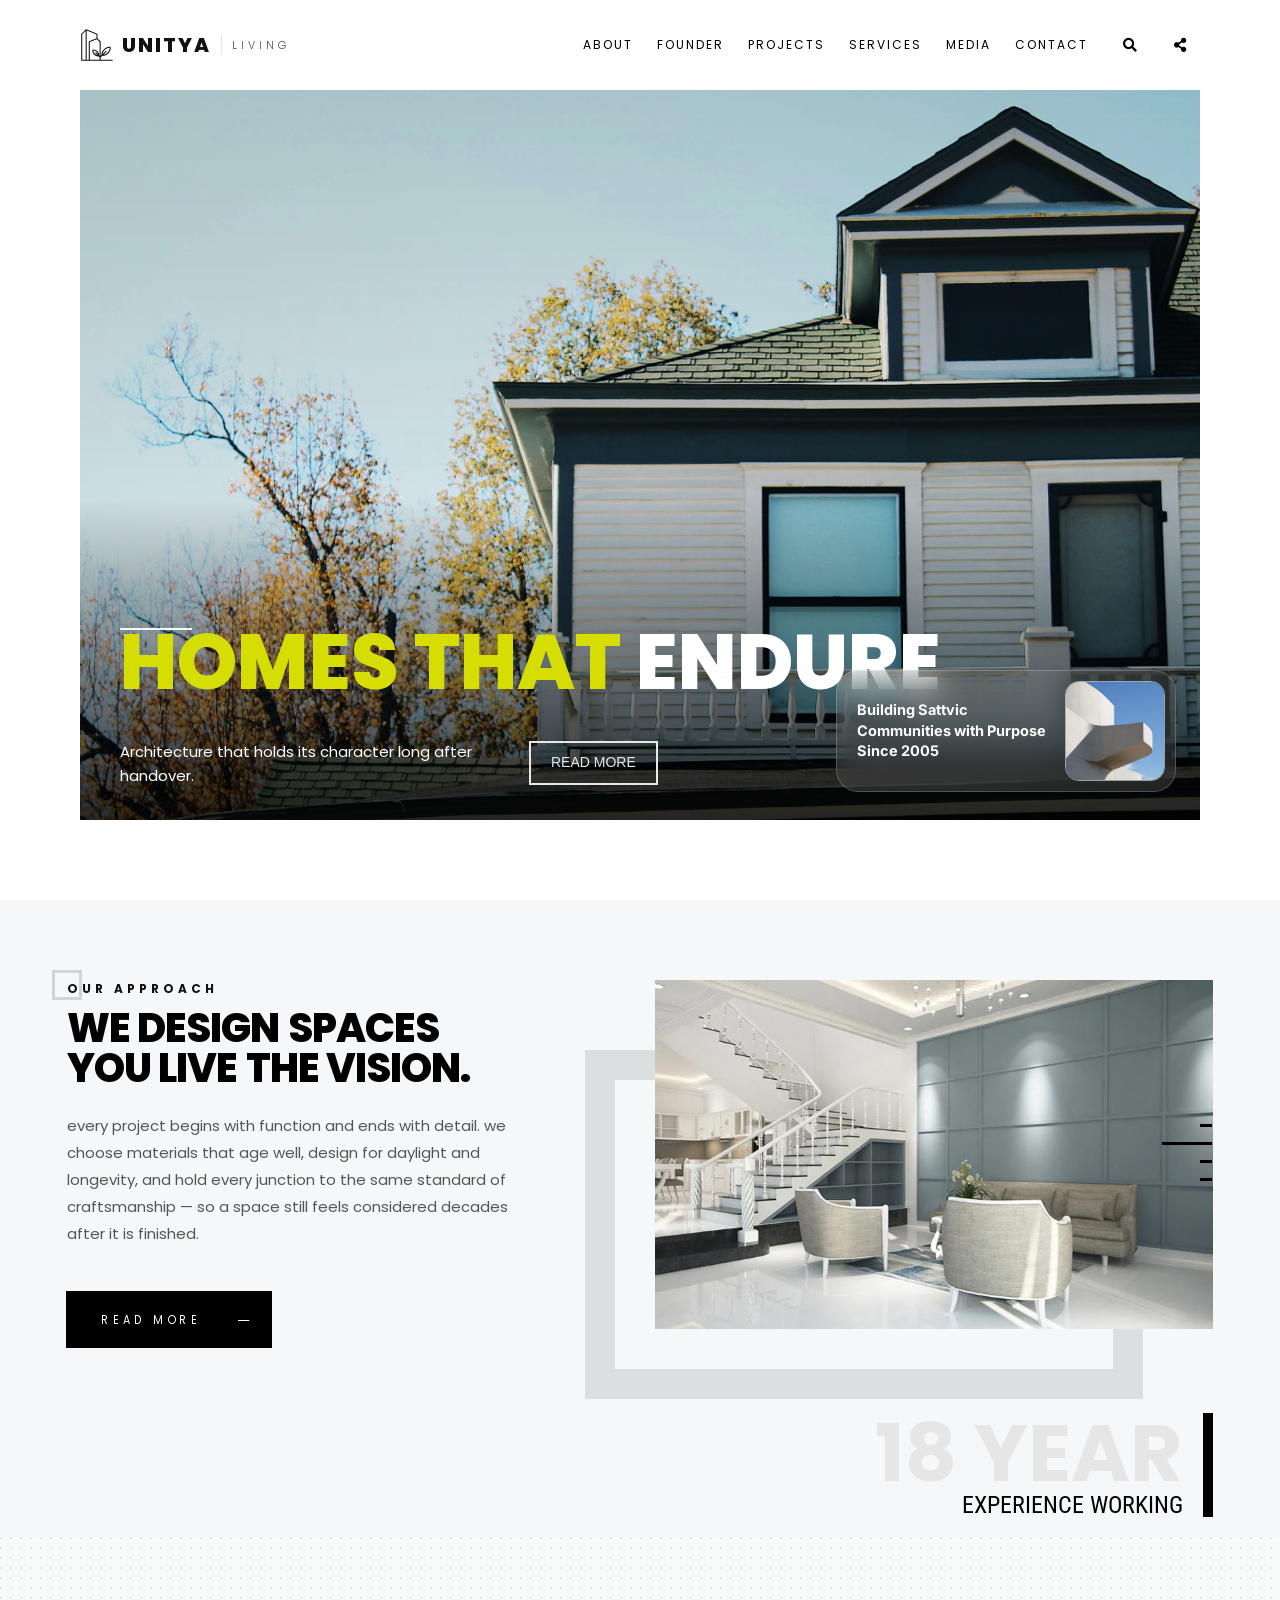
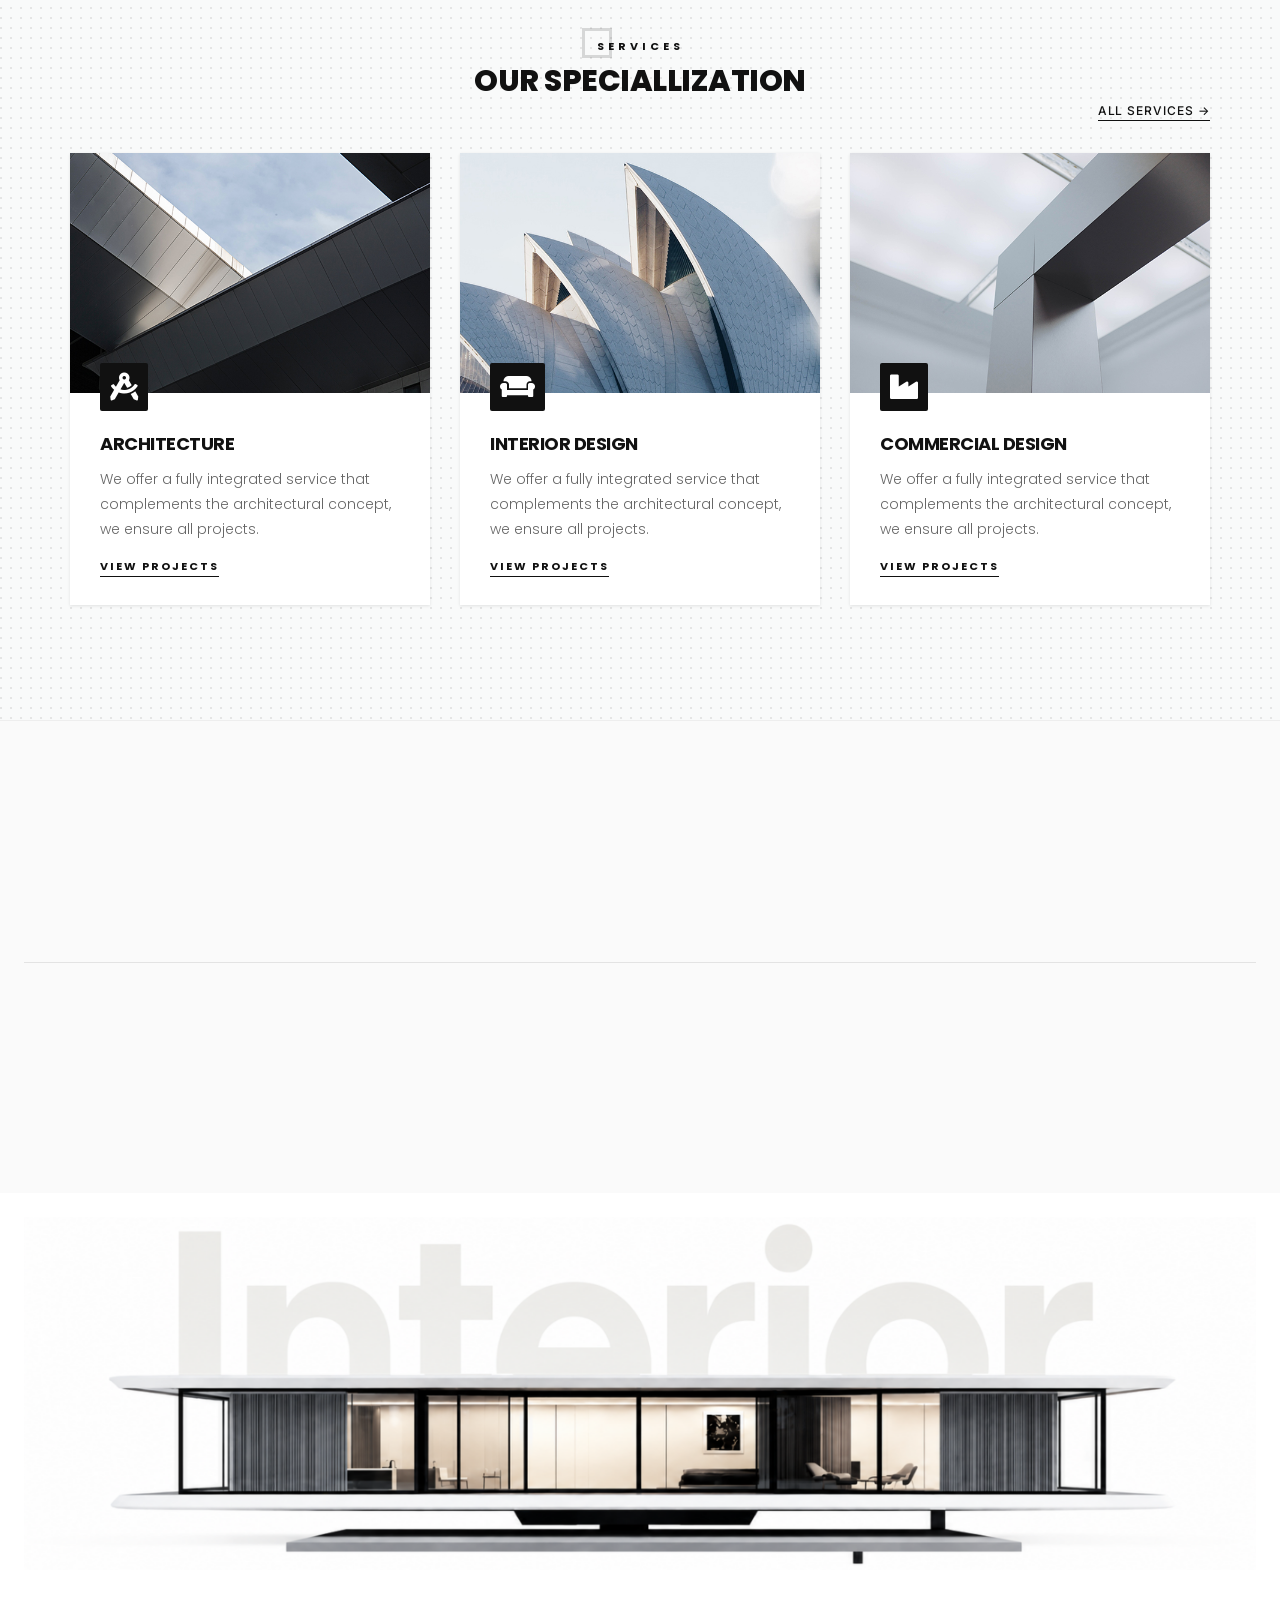
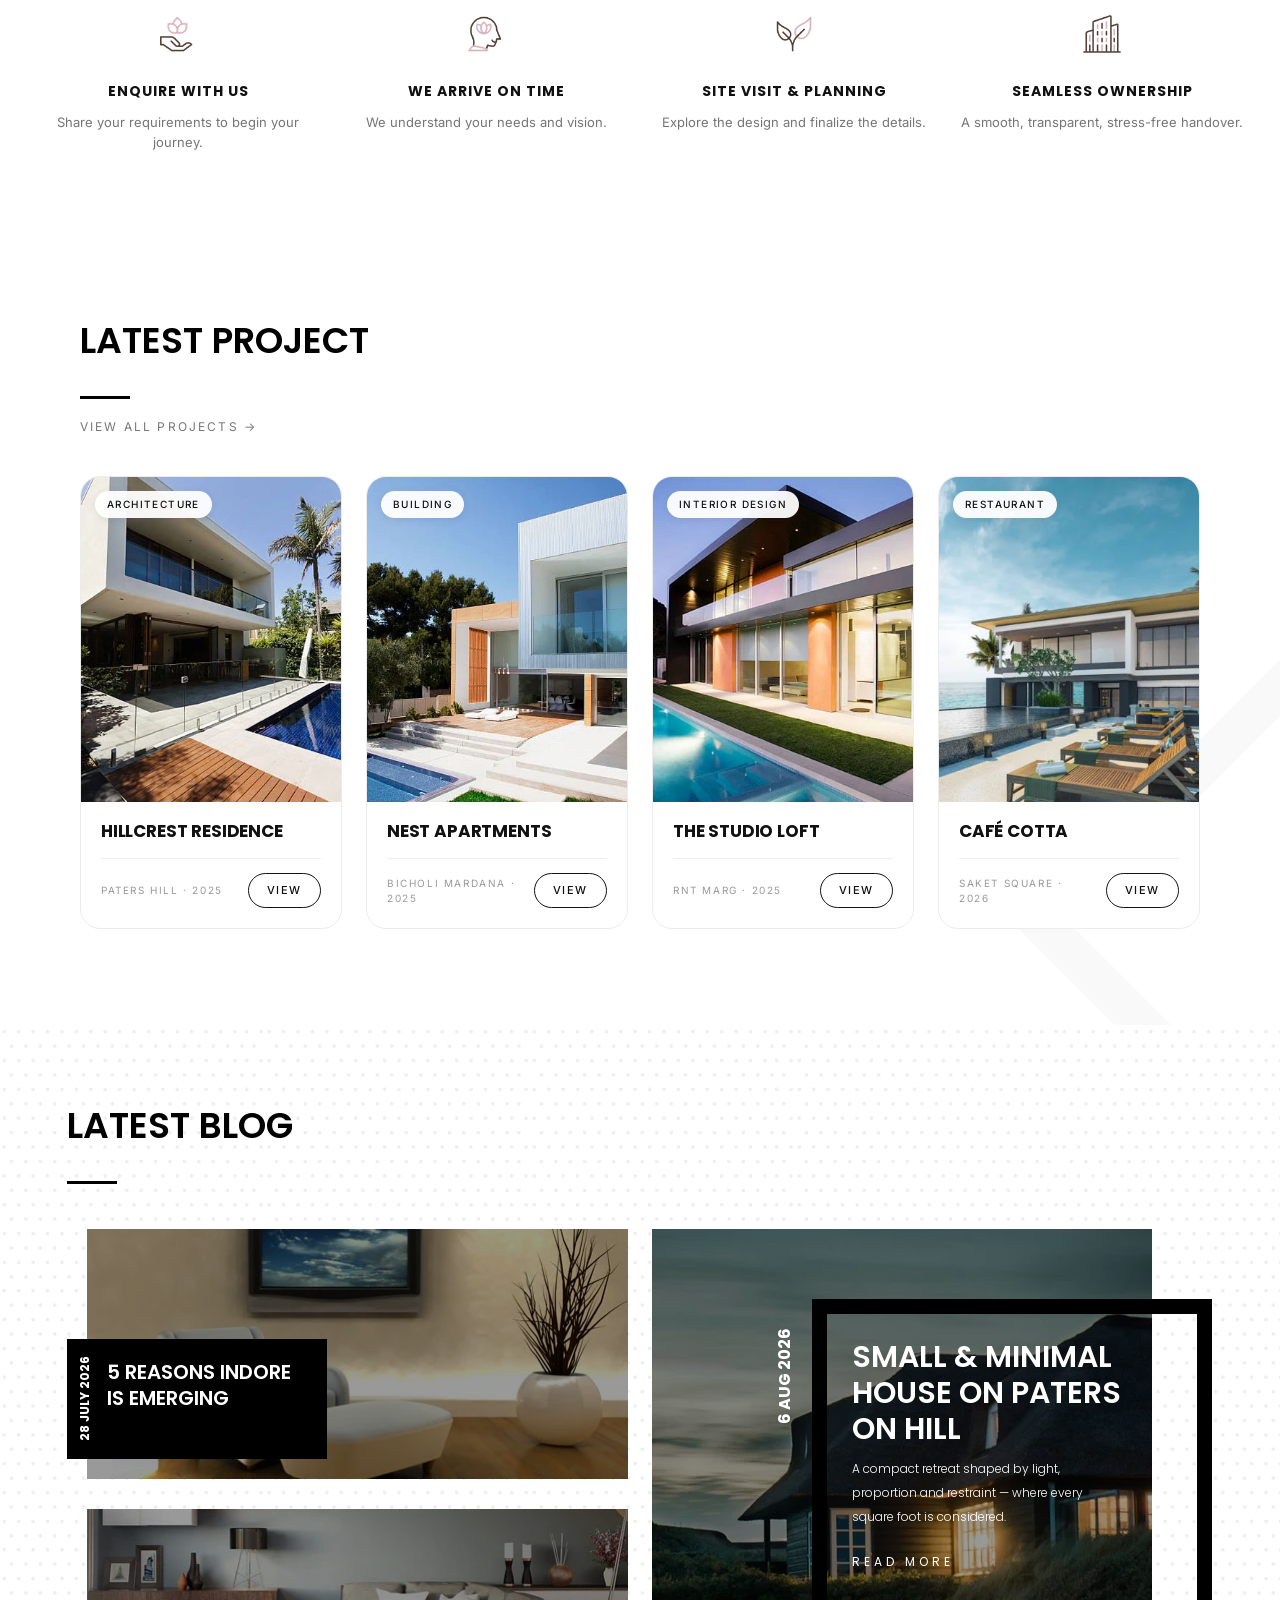
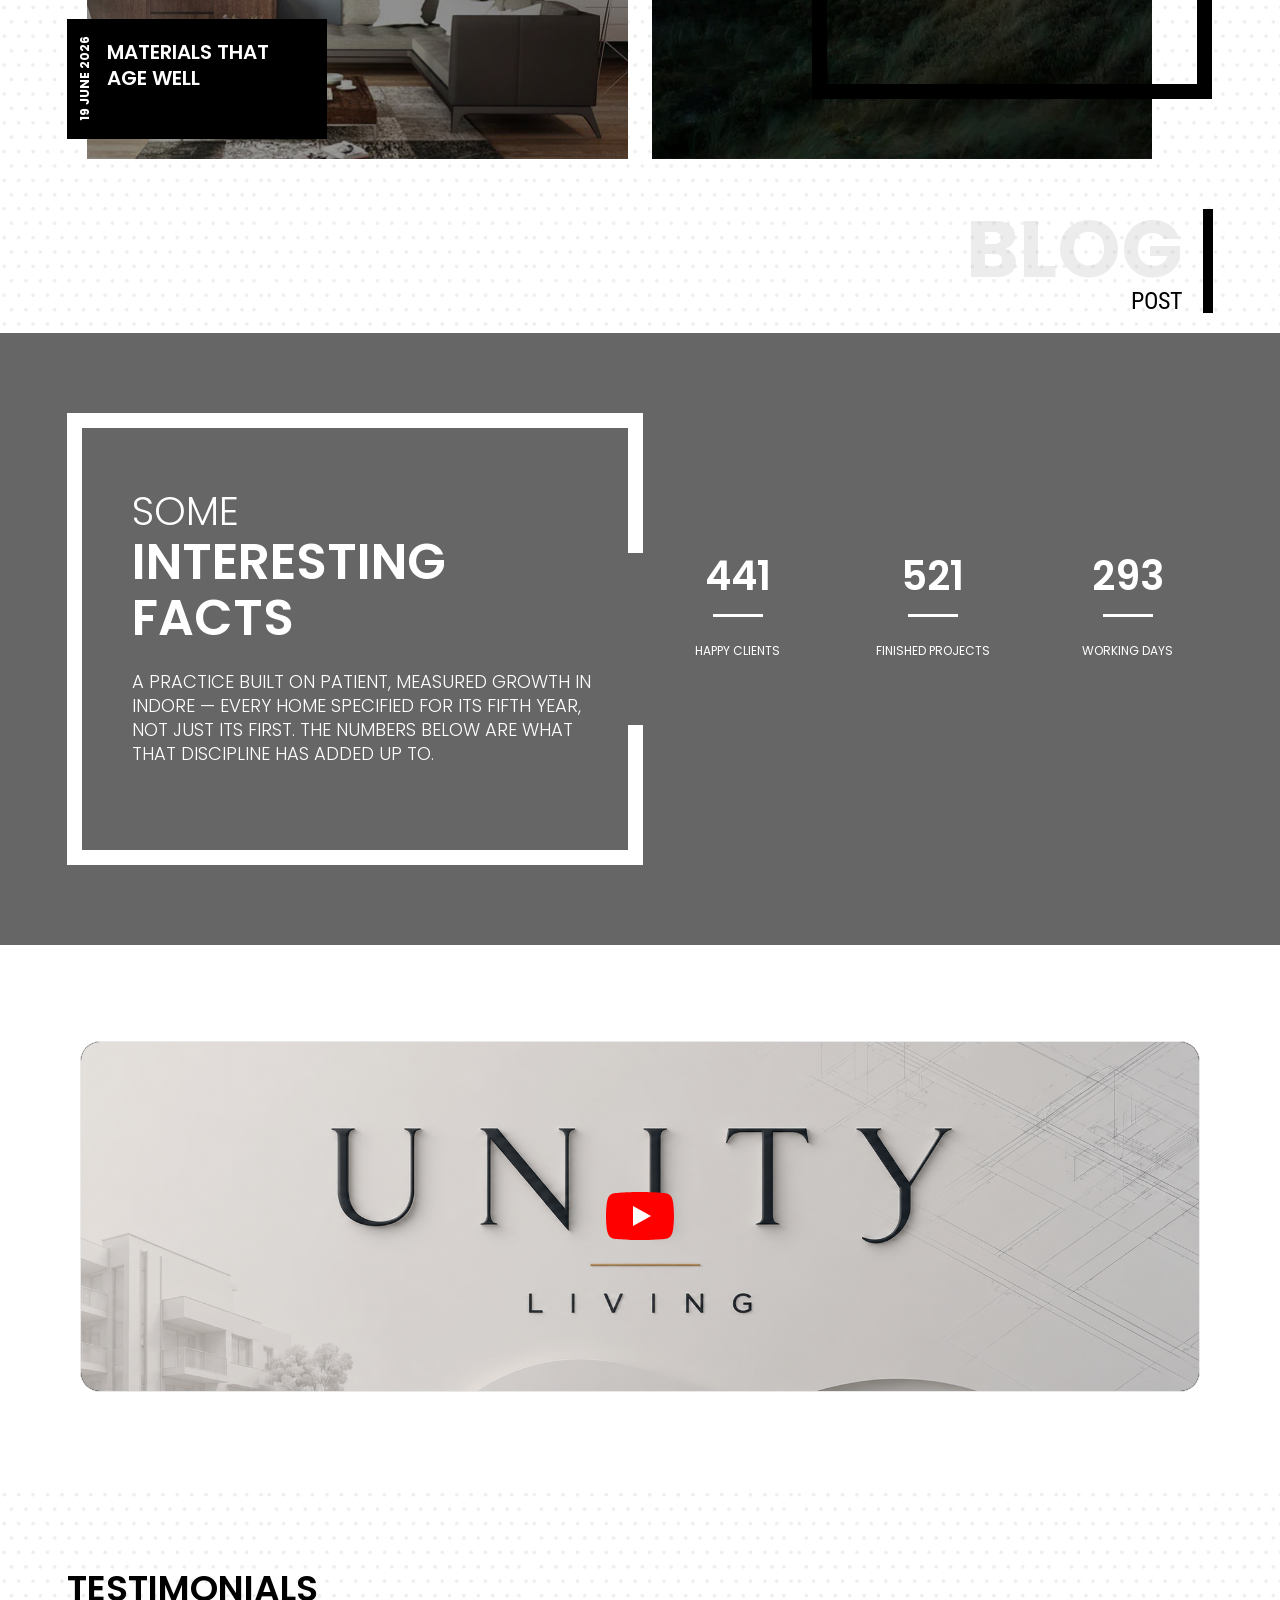
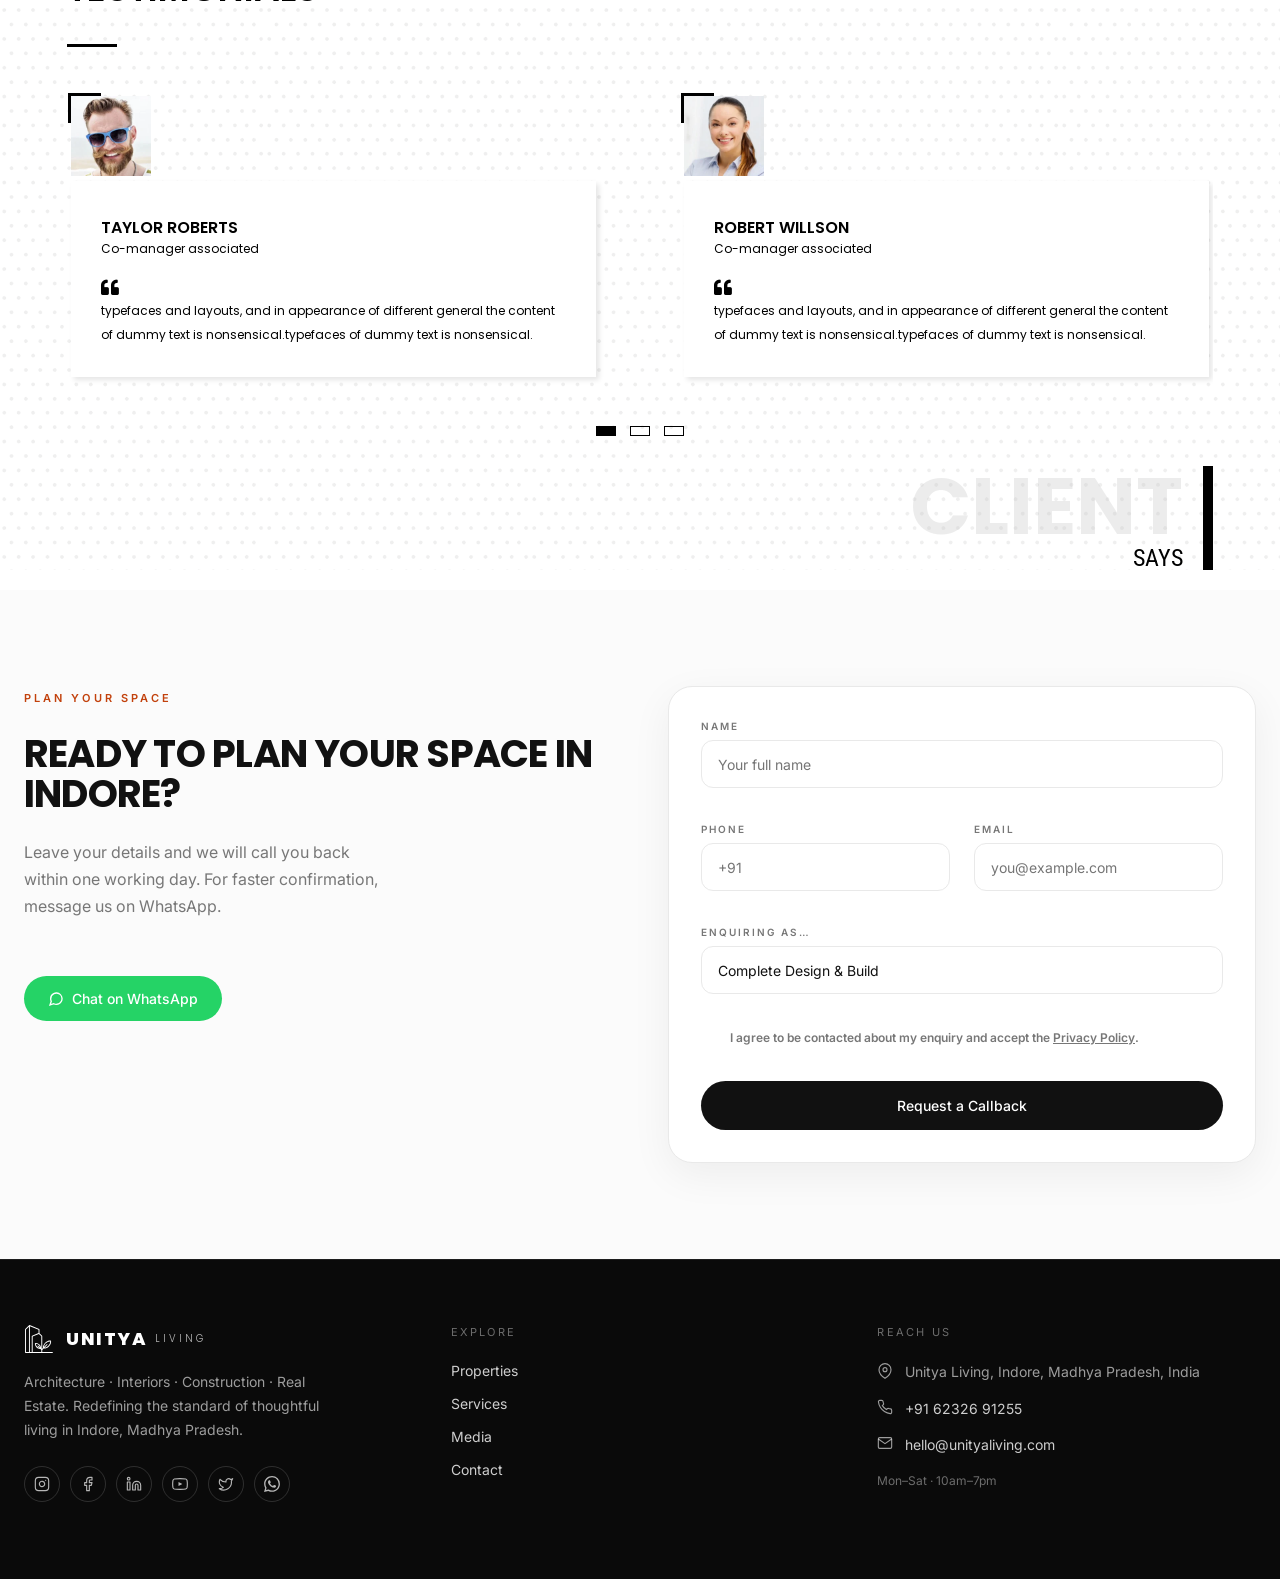
==== commit 02070dac: "fix: swap texts of 1st and 2nd hero slides (titles + subtitles)" ====
--- a/modern/index.html
+++ b/modern/index.html
@@ -239,15 +239,14 @@
                                 {"delay":"wait","speed":1000,"to":"y:[100%];","mask":"x:inherit;y:inherit;","ease":"Power2.easeInOut"}]' data-textAlign="['left','left','left','left']" data-paddingtop="[10,10,10,10]" data-paddingright="[0,0,0,0]" data-paddingbottom="[10,10,10,10]"
                                 data-paddingleft="[0,0,0,0]" style="z-index: 6; 
                                 text-transform:uppercase;
-                                color:#fff;"><span class="text-yellow">Built to </span> last </div>
+                                color:#fff;"><span class="text-yellow">Homes that </span> endure</div>
 
                             <!-- LAYER NR. 4 -->
                             <div class="tp-caption BigBold-SubTitle  " id="slide-901-layer-4" data-x="['left','left','left','left']" data-hoffset="['120','120','30','30']" data-y="['bottom','bottom','bottom','bottom']" data-voffset="['100','65','60','60']" data-fontsize="['15','15','15','13']"
                                 data-lineheight="['24','24','24','20']" data-width="['410','410','410','280']" data-height="['60','100','100','100']" data-whitespace="normal" data-type="text" data-basealign="slide" data-responsive_offset="off" data-responsive="off"
                                 data-frames='[{"from":"y:[100%];z:0;rX:0deg;rY:0;rZ:0;sX:1;sY:1;skX:0;skY:0;opacity:0;","speed":900,"to":"o:1;","delay":900,"ease":"Power3.easeInOut"},{"delay":"wait","speed":1000,"to":"y:50px;opacity:0;","ease":"Power2.easeInOut"}]' data-textAlign="['left','left','left','left']" data-paddingtop="[0,0,0,0]" data-paddingright="[0,0,0,0]" data-paddingbottom="[0,0,0,0]" data-paddingleft="[0,0,0,0]" style="z-index: 7; 
                                 color:#fff;
-                                ">Materials chosen for how they age, not just how they look.
-                            </div>
+                                ">Architecture that holds its character long after handover.</div>
 
                             <!-- LAYER NR. 5 -->
                             <div class="tp-caption BigBold-Button rev-btn " id="slide-901-layer-5" data-x="['left','left','left','left']" data-hoffset="['480','480','30','30']" data-y="['bottom','bottom','bottom','bottom']" data-voffset="['100','100','30','30']" data-width="none"
@@ -296,15 +295,14 @@
                                 {"delay":"wait","speed":1000,"to":"y:[100%];","mask":"x:inherit;y:inherit;","ease":"Power2.easeInOut"}]' data-textAlign="['left','left','left','left']" data-paddingtop="[10,10,10,10]" data-paddingright="[0,0,0,0]" data-paddingbottom="[10,10,10,10]"
                                 data-paddingleft="[0,0,0,0]" style="z-index: 6; 
                                 text-transform:uppercase;
-                                color:#fff;"><span class="text-yellow">Homes that </span> endure </div>
+                                color:#fff;"><span class="text-yellow">Built to </span> last</div>
 
                             <!-- LAYER NR. 4 -->
                             <div class="tp-caption BigBold-SubTitle  " id="slide-902-layer-4" data-x="['left','left','left','left']" data-hoffset="['120','120','30','30']" data-y="['bottom','bottom','bottom','bottom']" data-voffset="['100','65','60','60']" data-fontsize="['15','15','15','13']"
                                 data-lineheight="['24','24','24','20']" data-width="['410','410','410','280']" data-height="['60','100','100','100']" data-whitespace="normal" data-type="text" data-basealign="slide" data-responsive_offset="off" data-responsive="off"
                                 data-frames='[{"from":"y:[100%];z:0;rX:0deg;rY:0;rZ:0;sX:1;sY:1;skX:0;skY:0;opacity:0;","speed":900,"to":"o:1;","delay":900,"ease":"Power3.easeInOut"},{"delay":"wait","speed":1000,"to":"y:50px;opacity:0;","ease":"Power2.easeInOut"}]' data-textAlign="['left','left','left','left']" data-paddingtop="[0,0,0,0]" data-paddingright="[0,0,0,0]" data-paddingbottom="[0,0,0,0]" data-paddingleft="[0,0,0,0]" style="z-index: 7; 
                                 color:#fff;
-                                ">Architecture that holds its character long after handover.
-                            </div>
+                                ">Materials chosen for how they age, not just how they look.</div>
 
                             <!-- LAYER NR. 5 -->
                             <div class="tp-caption BigBold-Button rev-btn " id="slide-902-layer-5" data-x="['left','left','left','left']" data-hoffset="['480','480','30','30']" data-y="['bottom','bottom','bottom','bottom']" data-voffset="['100','100','30','30']" data-width="none"
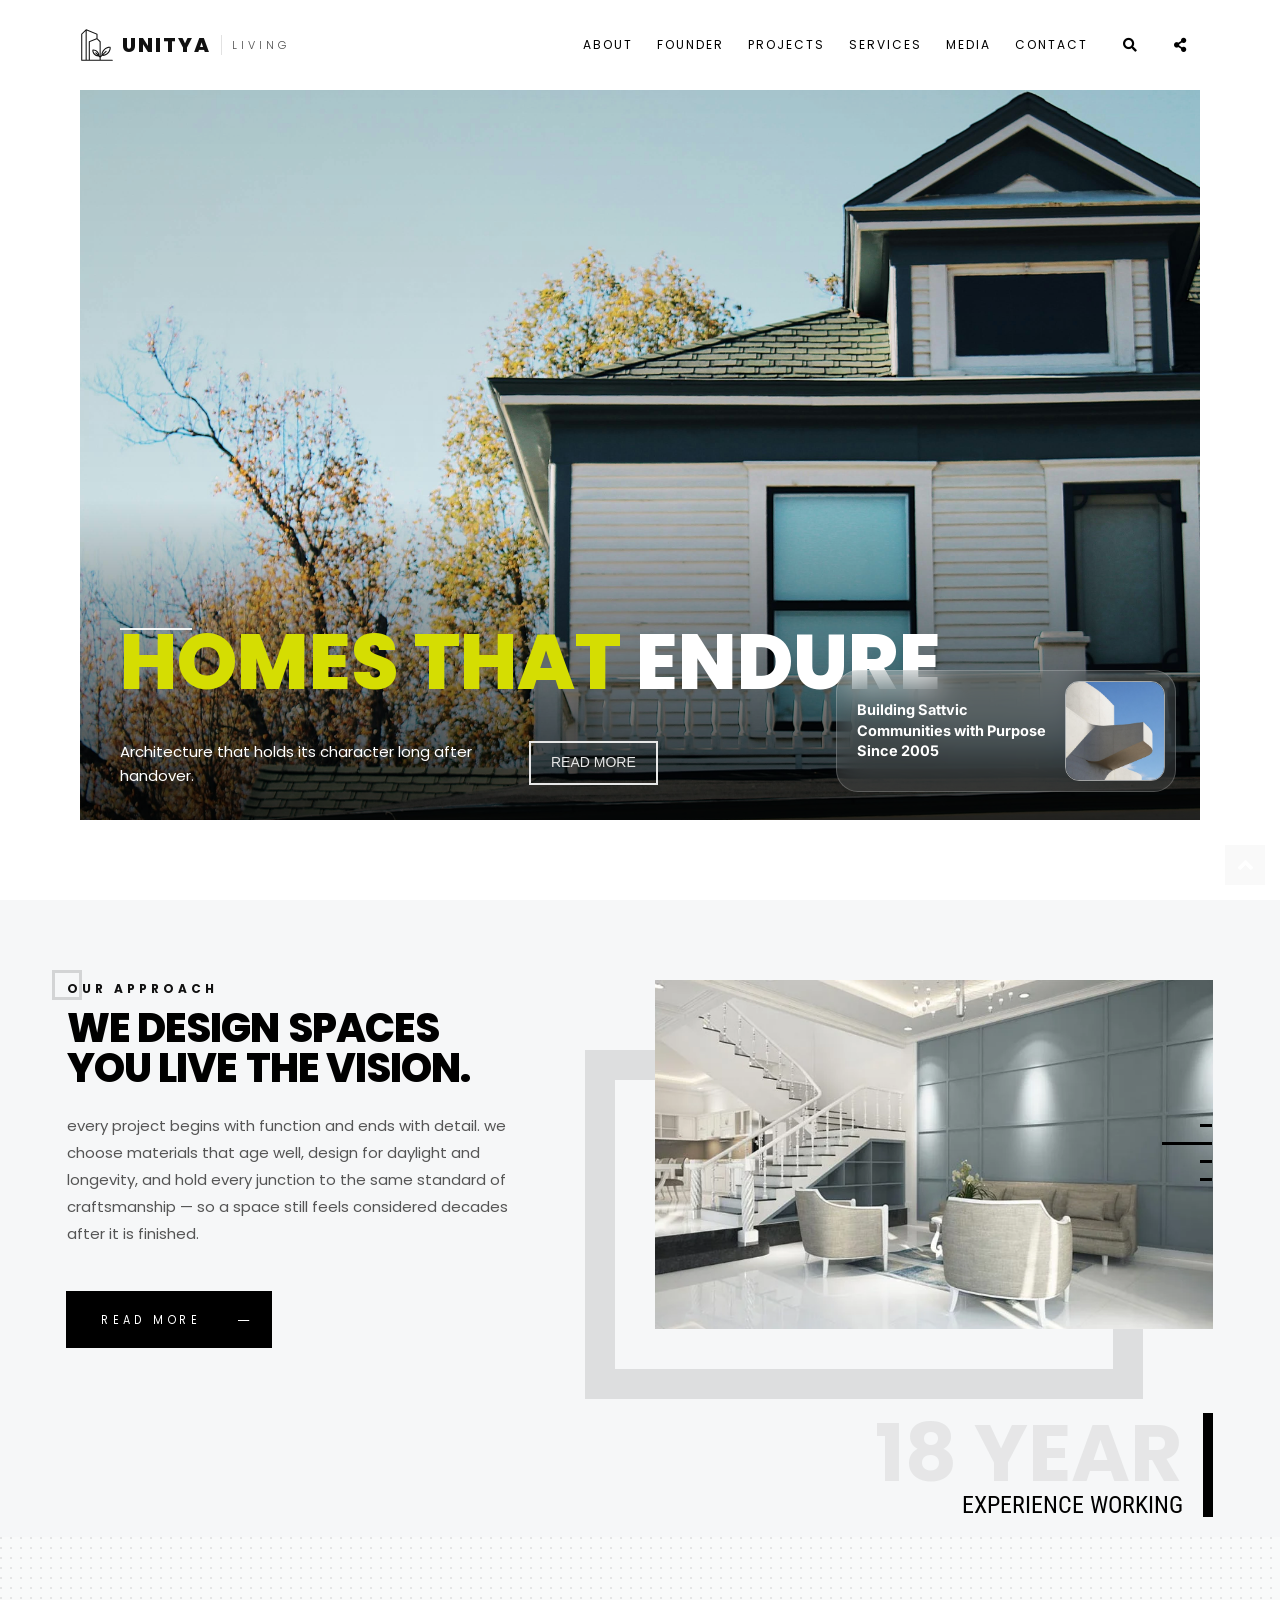
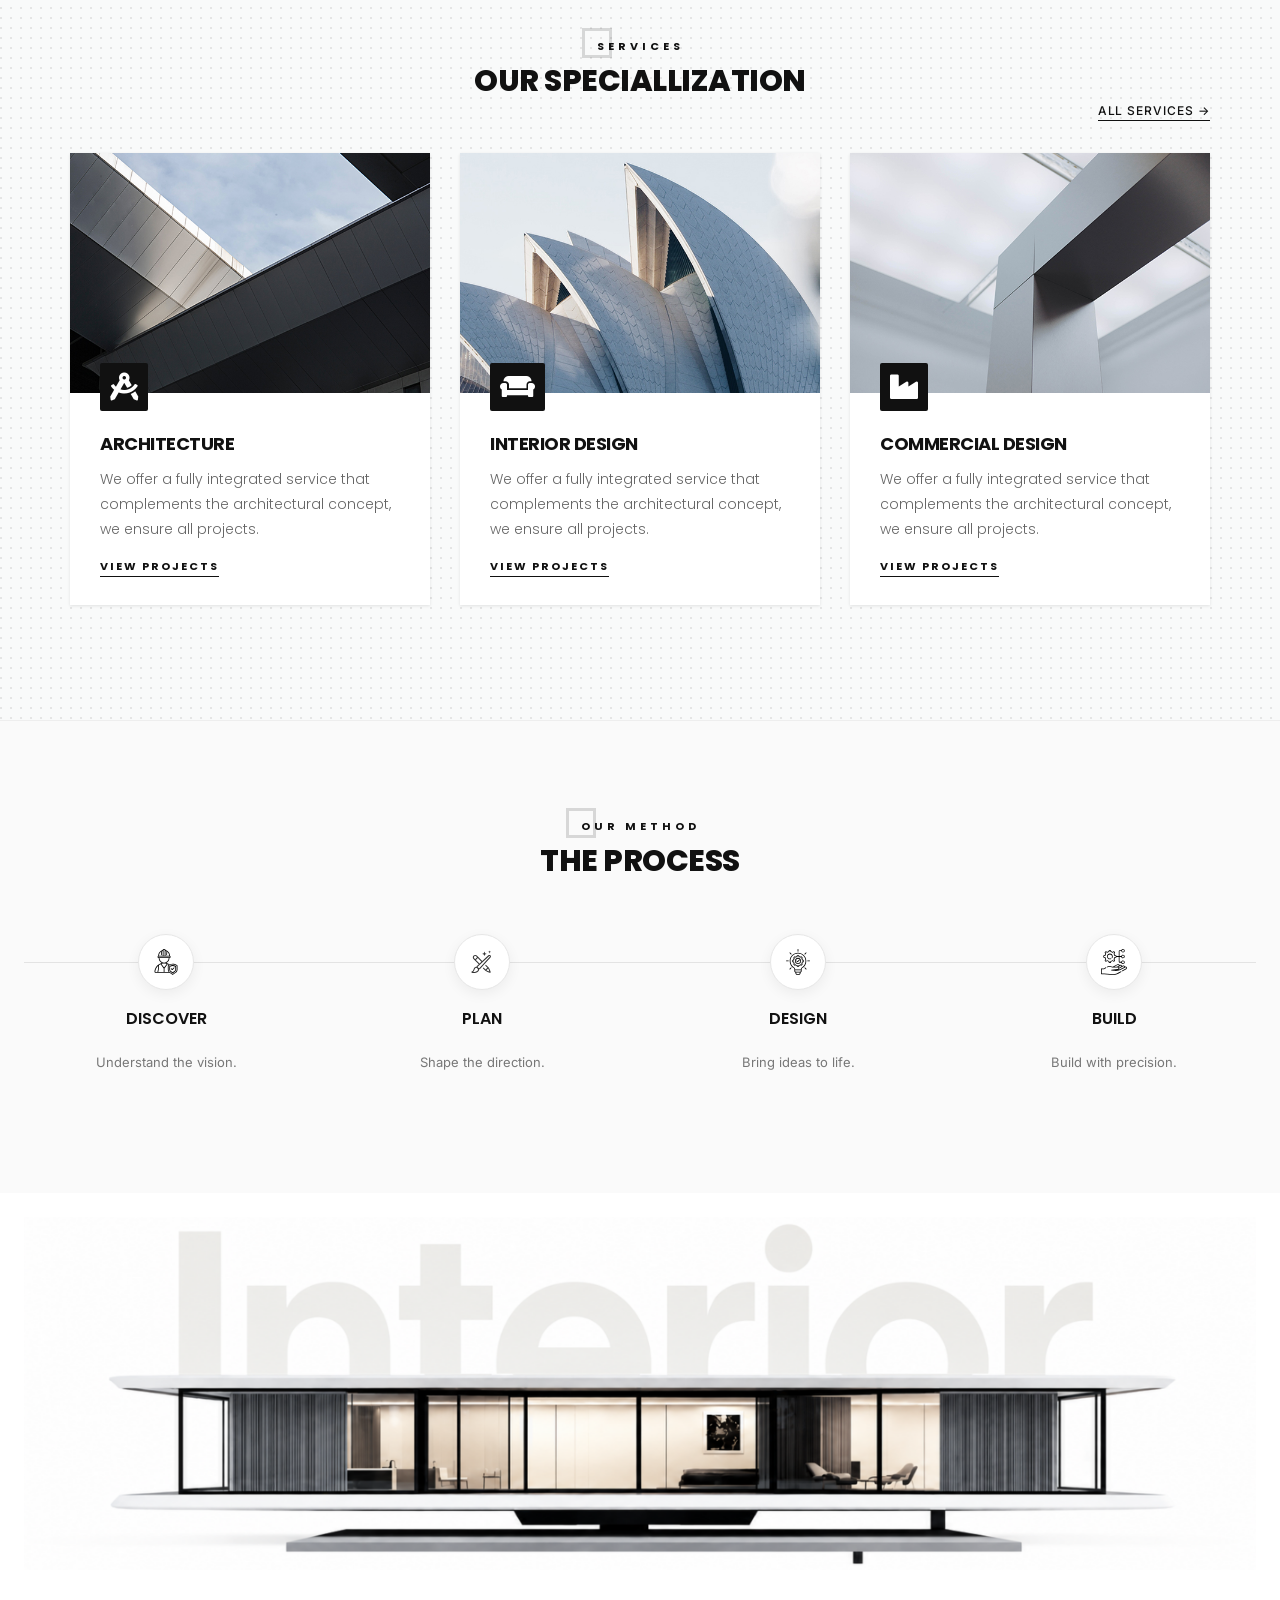
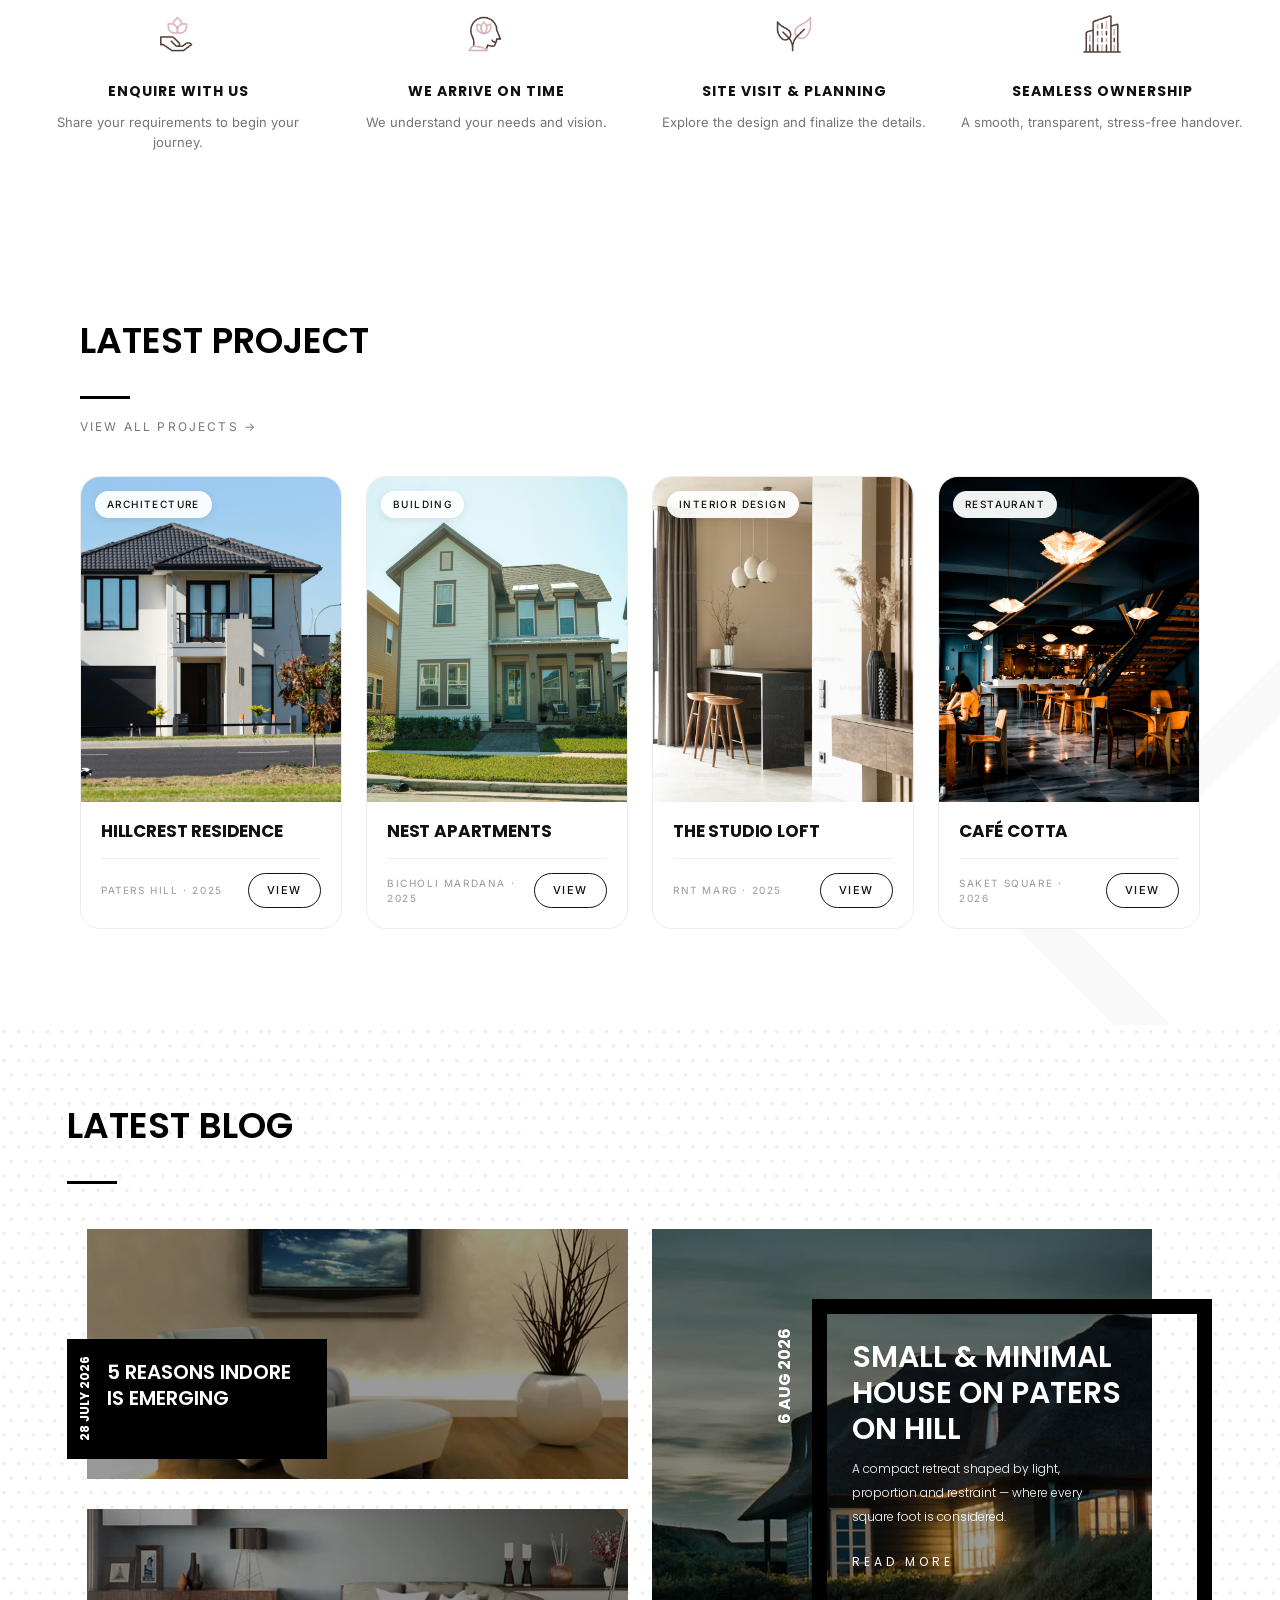
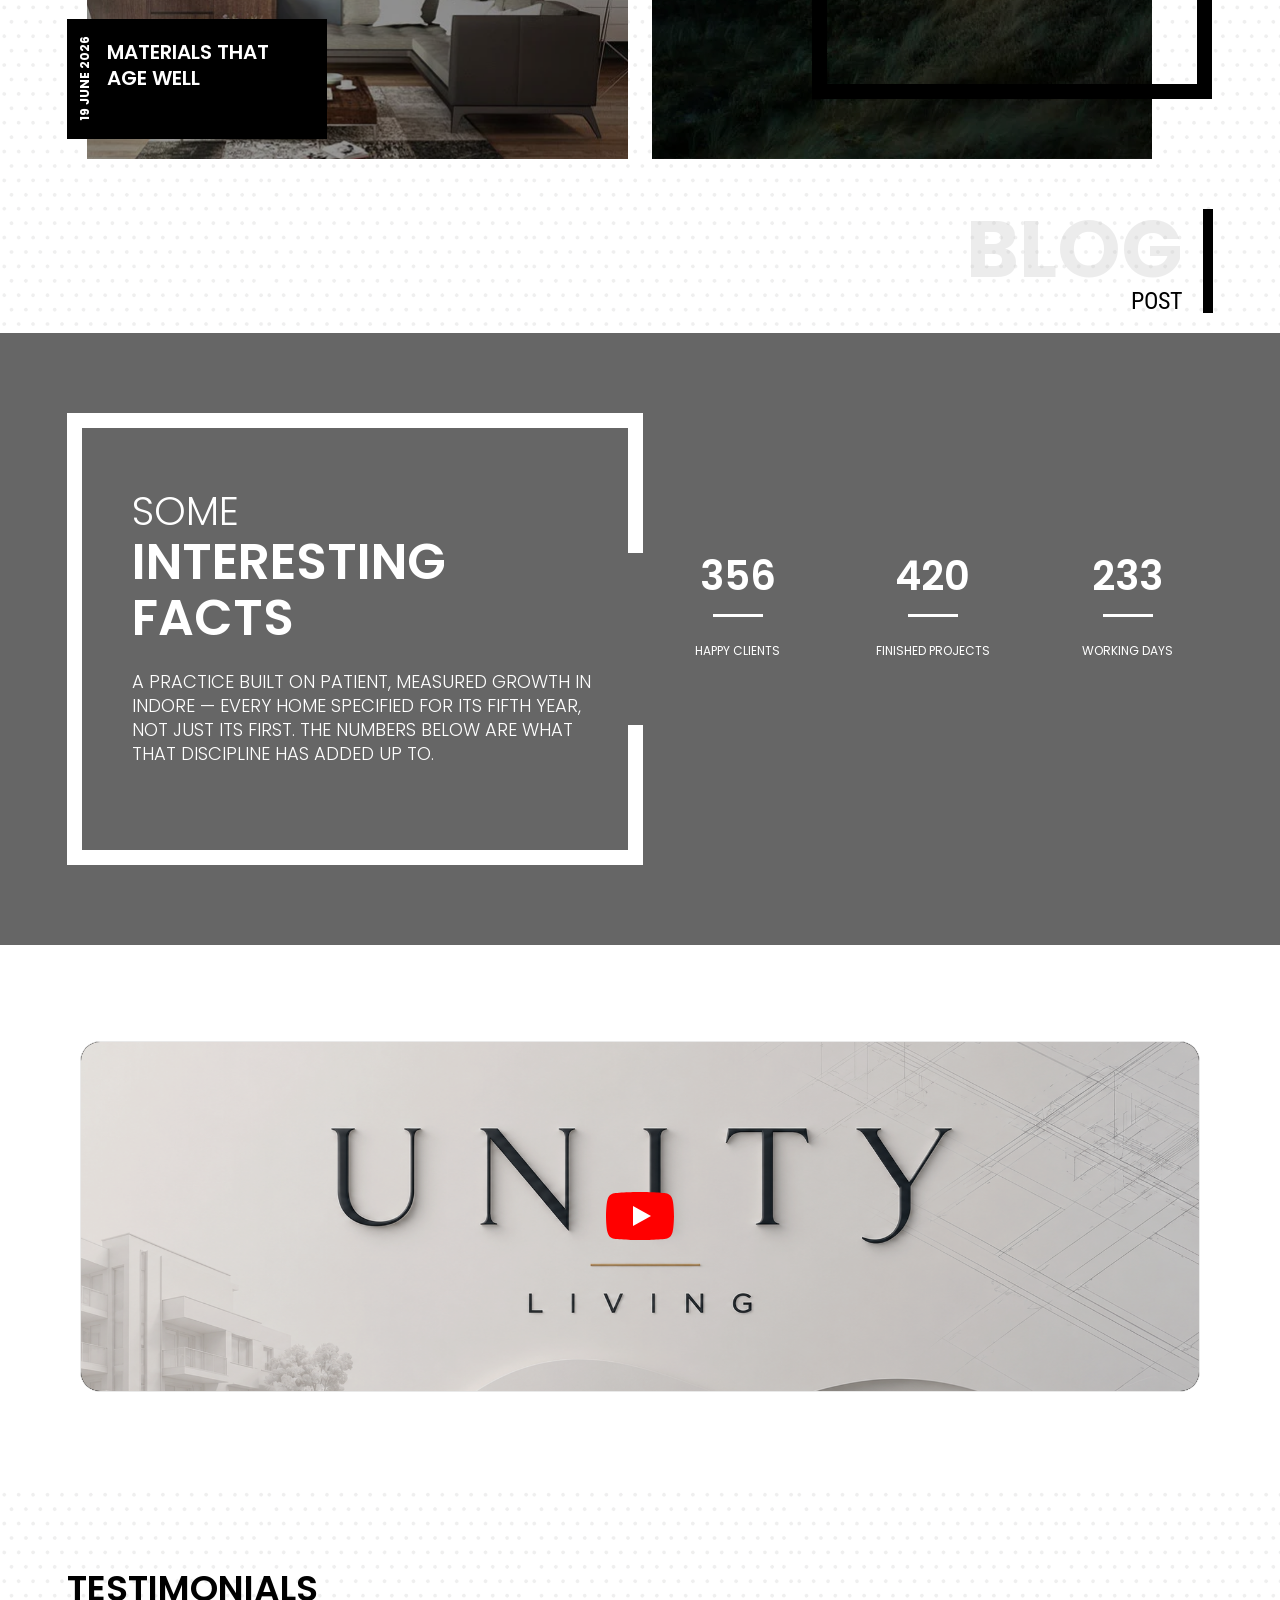
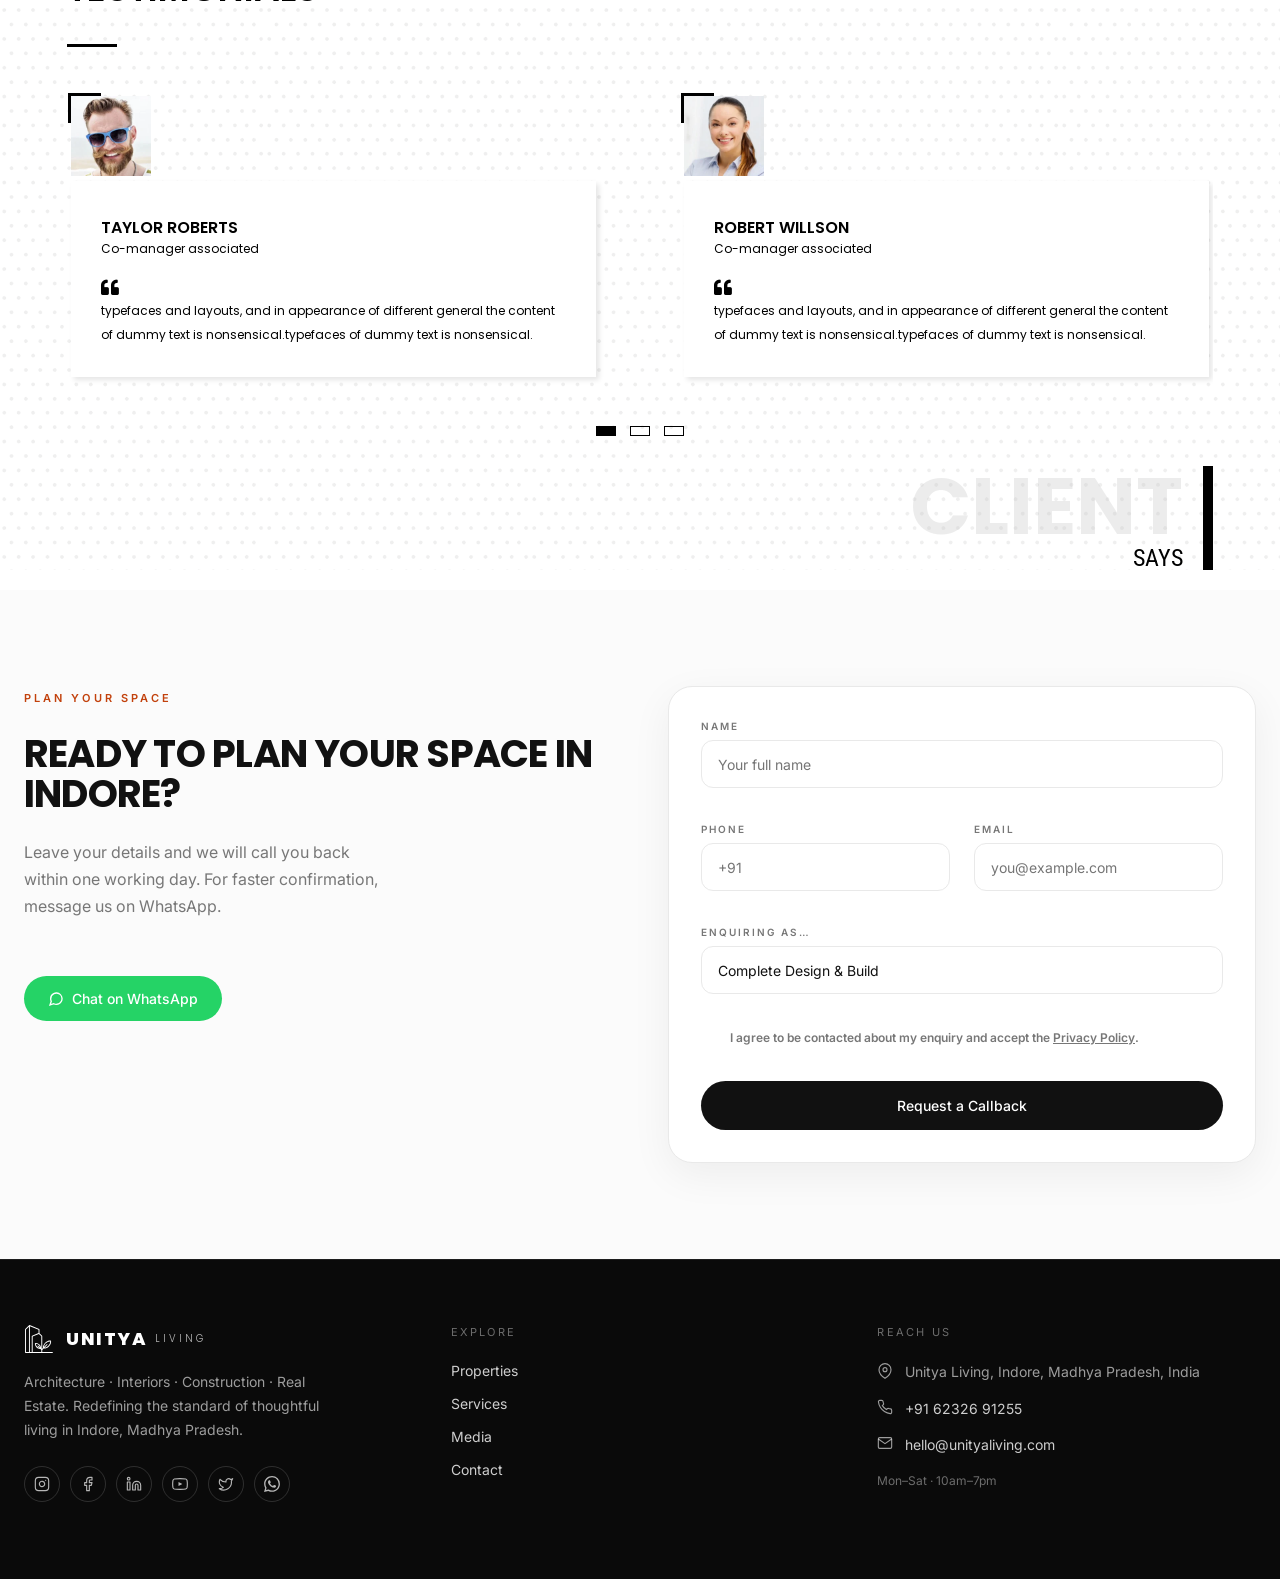
==== commit e0a2a6ec: "feat: use new Architecture/Building/Interior/Restaurant images on Latest Project cards" ====
--- a/modern/index.html
+++ b/modern/index.html
@@ -884,7 +884,7 @@
                     <div class="lp-grid">
                         <a class="lp-card" href="projects/project-detail.html?project=hillcrest-residence" aria-label="View Hillcrest Residence project">
                             <div class="lp-card-media">
-                                <img src="images/gallery/portrait/pic1.jpg" alt="Hillcrest Residence" loading="lazy">
+                                <img src="images/latest-project/architecture.jpg" alt="Hillcrest Residence" loading="lazy">
                                 <span class="lp-card-cat">Architecture</span>
                             </div>
                             <div class="lp-card-body">
@@ -897,7 +897,7 @@
                         </a>
                         <a class="lp-card" href="projects/project-detail.html?project=nest-apartments" aria-label="View Nest Apartments project">
                             <div class="lp-card-media">
-                                <img src="images/gallery/portrait/pic3.jpg" alt="Nest Apartments" loading="lazy">
+                                <img src="images/latest-project/building.jpg" alt="Nest Apartments" loading="lazy">
                                 <span class="lp-card-cat">Building</span>
                             </div>
                             <div class="lp-card-body">
@@ -910,7 +910,7 @@
                         </a>
                         <a class="lp-card" href="projects/project-detail.html?project=studio-loft" aria-label="View The Studio Loft project">
                             <div class="lp-card-media">
-                                <img src="images/gallery/portrait/pic5.jpg" alt="The Studio Loft" loading="lazy">
+                                <img src="images/latest-project/interior.png" alt="The Studio Loft" loading="lazy">
                                 <span class="lp-card-cat">Interior Design</span>
                             </div>
                             <div class="lp-card-body">
@@ -923,7 +923,7 @@
                         </a>
                         <a class="lp-card" href="projects/project-detail.html?project=cafe-cotta" aria-label="View Café Cotta project">
                             <div class="lp-card-media">
-                                <img src="images/gallery/portrait/pic6.jpg" alt="Café Cotta" loading="lazy">
+                                <img src="images/latest-project/restaurant.jpg" alt="Café Cotta" loading="lazy">
                                 <span class="lp-card-cat">Restaurant</span>
                             </div>
                             <div class="lp-card-body">
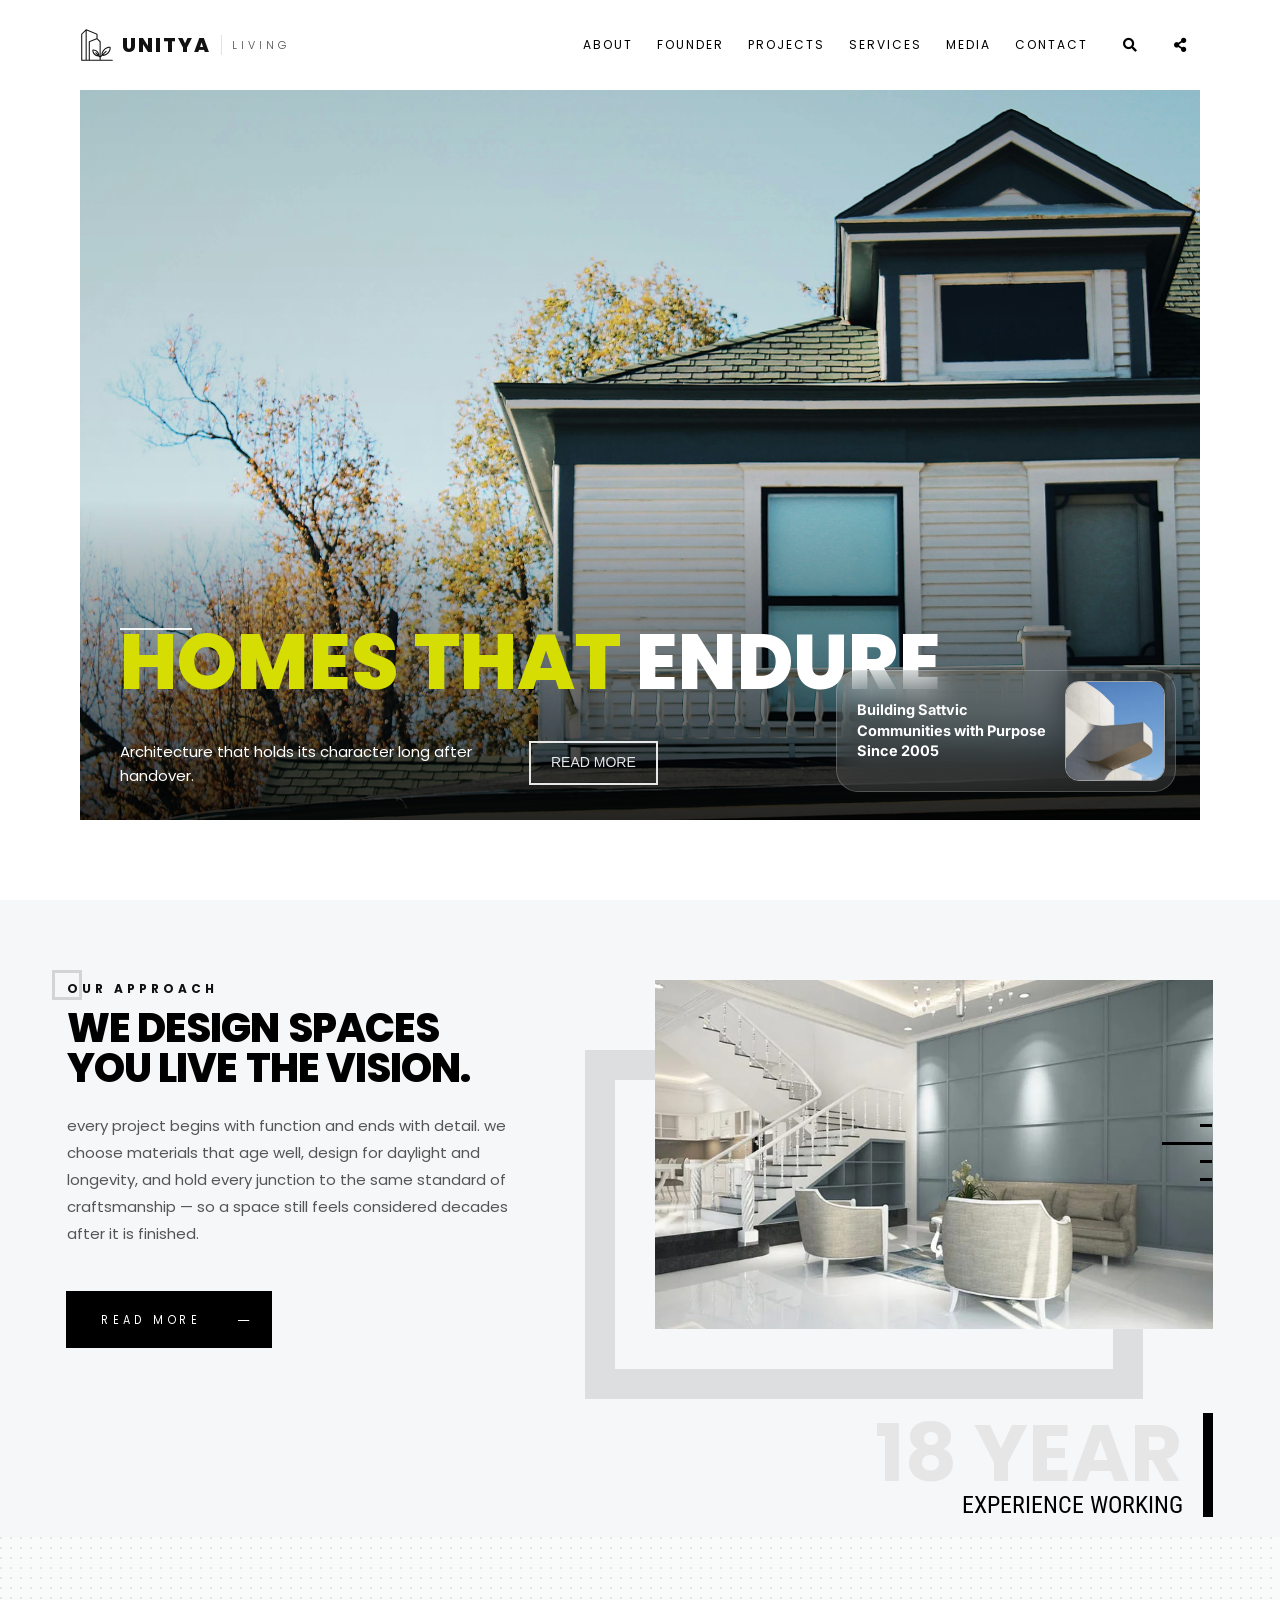
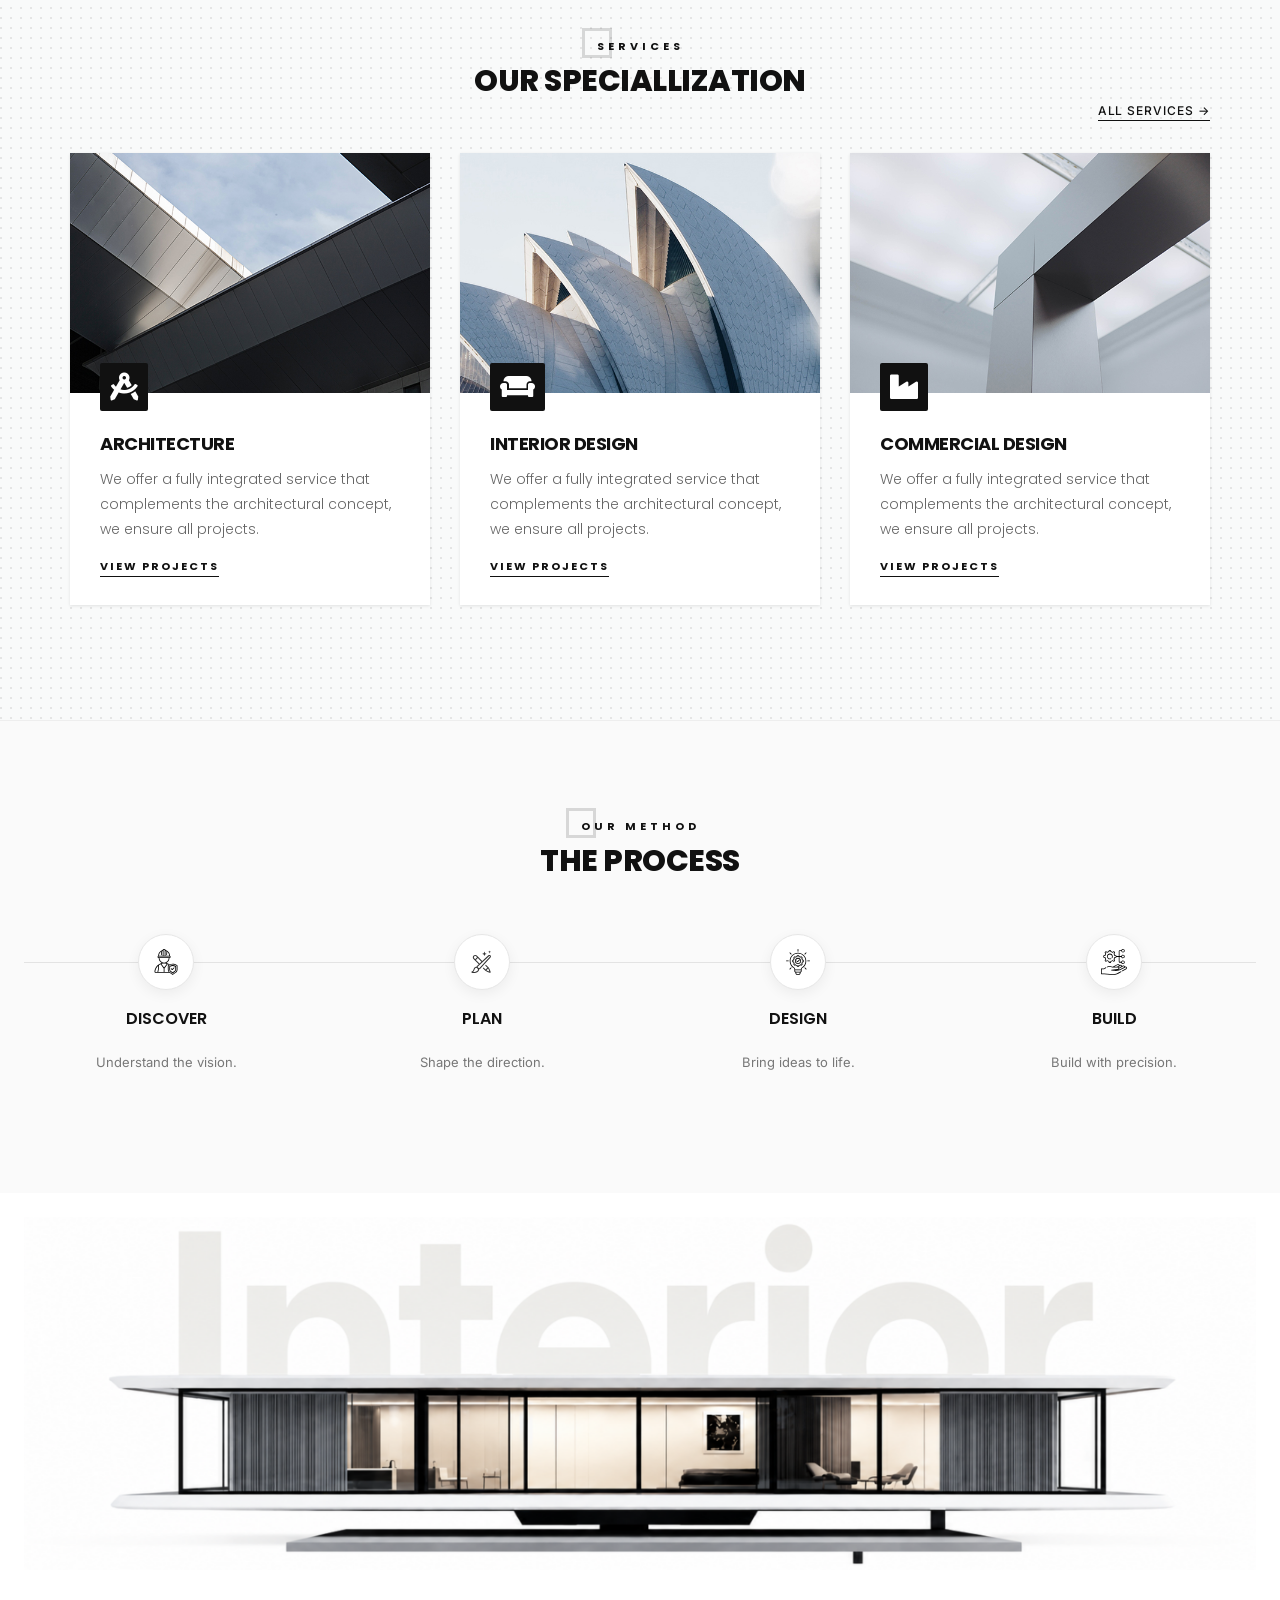
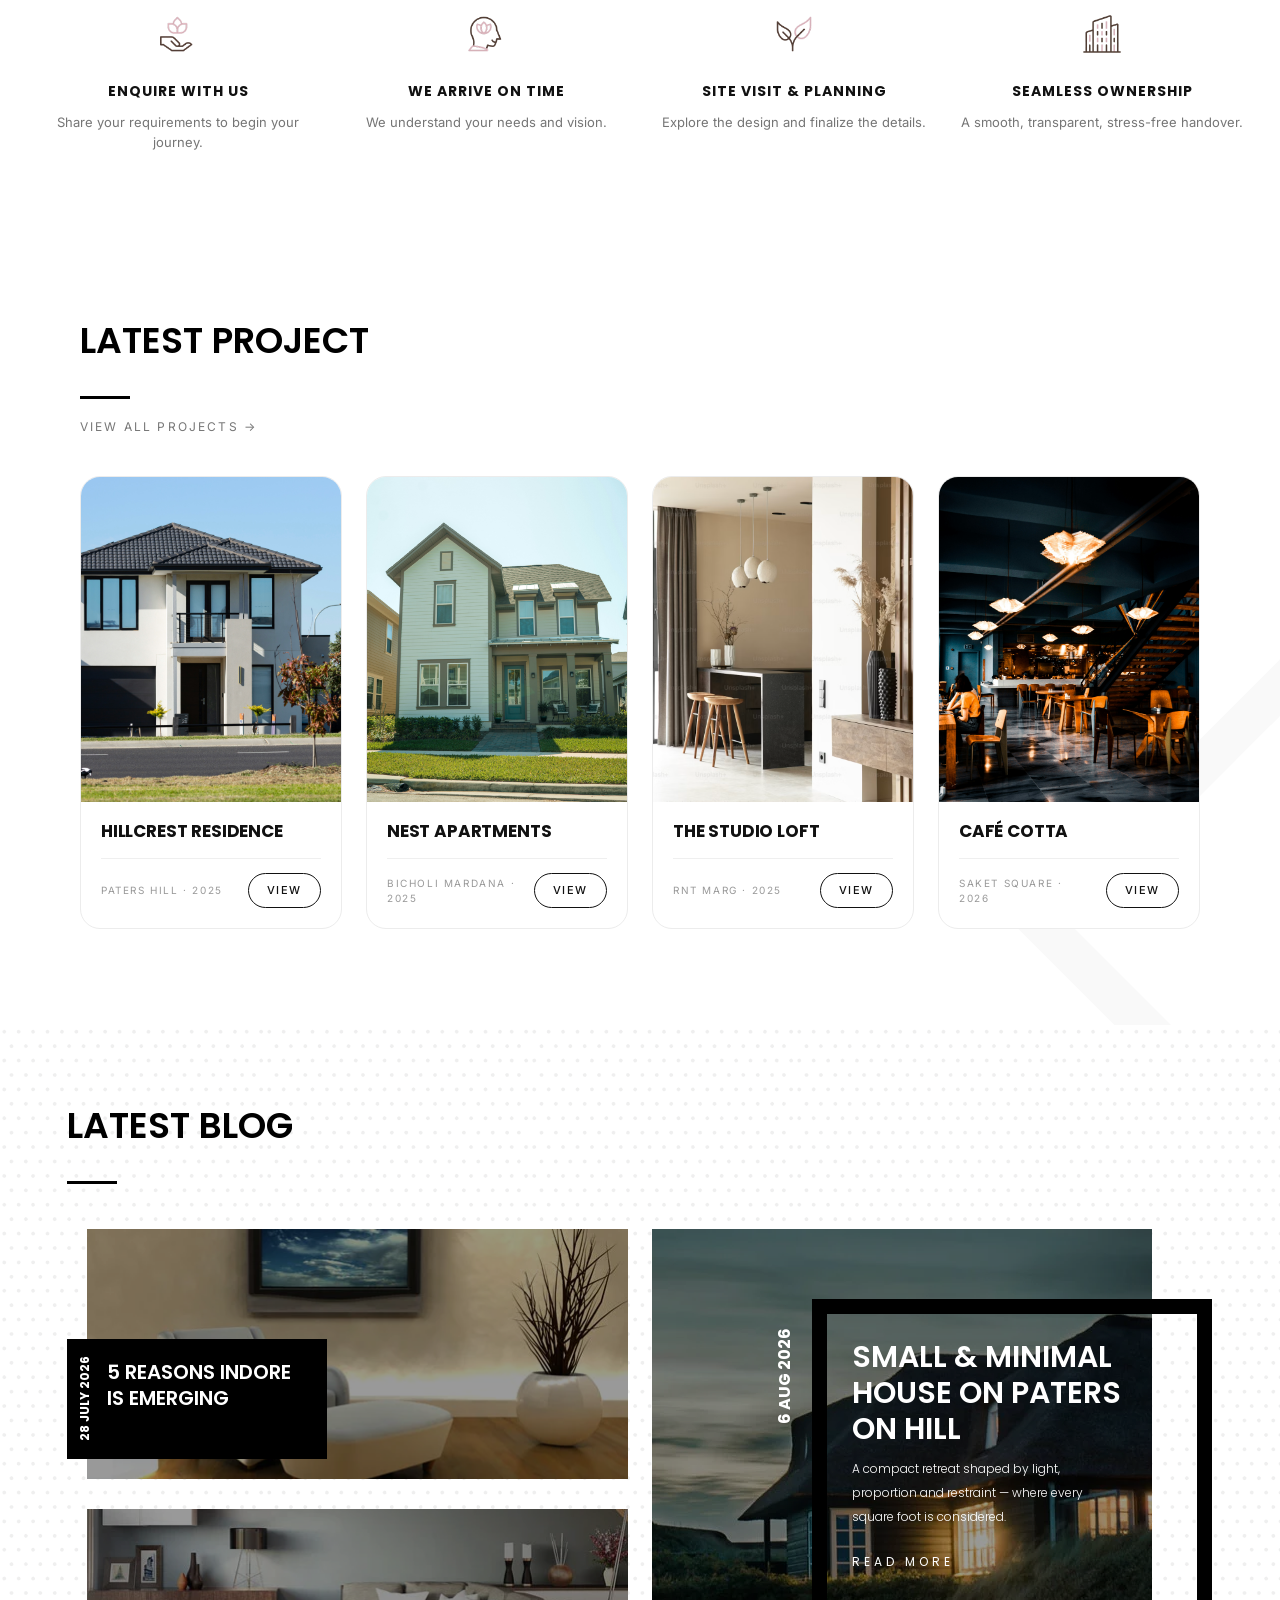
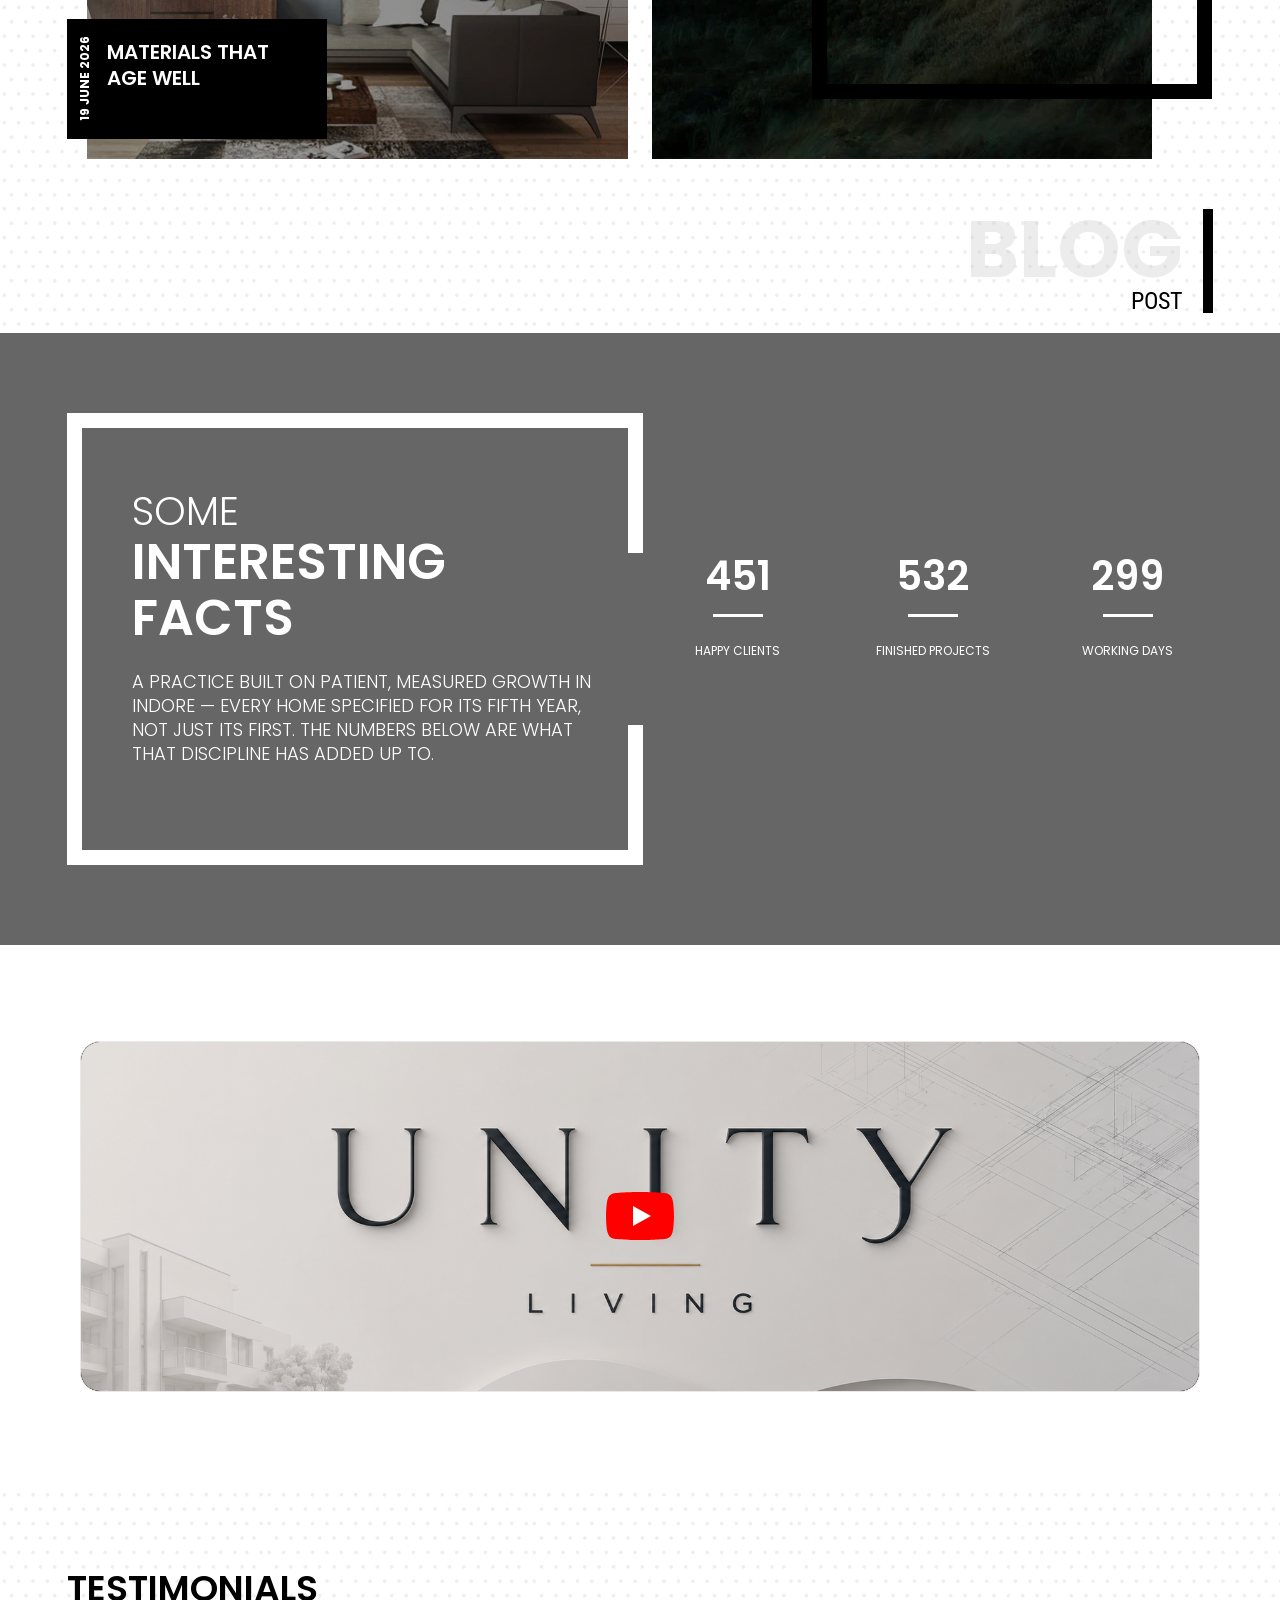
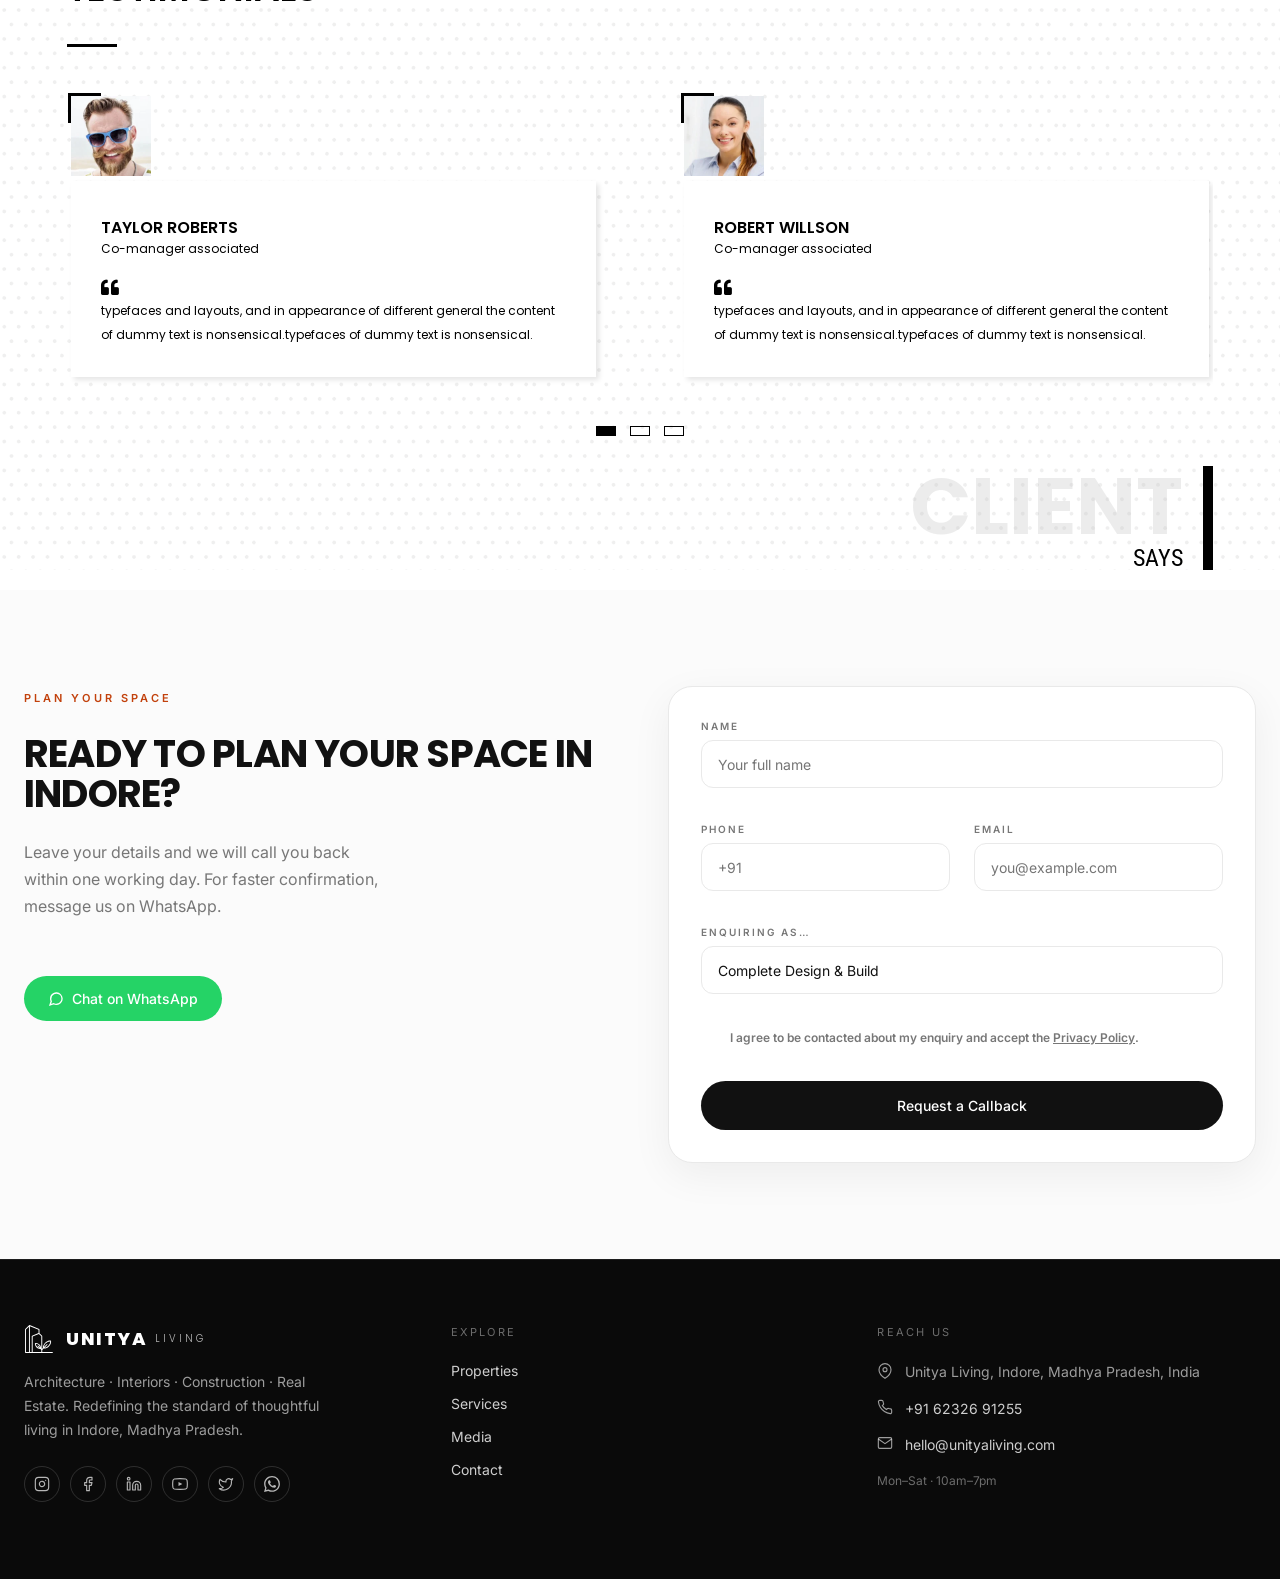
==== commit a0355846: "style: remove category tags from Latest Project cards" ====
--- a/modern/index.html
+++ b/modern/index.html
@@ -885,7 +885,6 @@
                         <a class="lp-card" href="projects/project-detail.html?project=hillcrest-residence" aria-label="View Hillcrest Residence project">
                             <div class="lp-card-media">
                                 <img src="images/latest-project/architecture.jpg" alt="Hillcrest Residence" loading="lazy">
-                                <span class="lp-card-cat">Architecture</span>
                             </div>
                             <div class="lp-card-body">
                                 <h3>Hillcrest Residence</h3>
@@ -898,7 +897,6 @@
                         <a class="lp-card" href="projects/project-detail.html?project=nest-apartments" aria-label="View Nest Apartments project">
                             <div class="lp-card-media">
                                 <img src="images/latest-project/building.jpg" alt="Nest Apartments" loading="lazy">
-                                <span class="lp-card-cat">Building</span>
                             </div>
                             <div class="lp-card-body">
                                 <h3>Nest Apartments</h3>
@@ -911,7 +909,6 @@
                         <a class="lp-card" href="projects/project-detail.html?project=studio-loft" aria-label="View The Studio Loft project">
                             <div class="lp-card-media">
                                 <img src="images/latest-project/interior.png" alt="The Studio Loft" loading="lazy">
-                                <span class="lp-card-cat">Interior Design</span>
                             </div>
                             <div class="lp-card-body">
                                 <h3>The Studio Loft</h3>
@@ -924,7 +921,6 @@
                         <a class="lp-card" href="projects/project-detail.html?project=cafe-cotta" aria-label="View Café Cotta project">
                             <div class="lp-card-media">
                                 <img src="images/latest-project/restaurant.jpg" alt="Café Cotta" loading="lazy">
-                                <span class="lp-card-cat">Restaurant</span>
                             </div>
                             <div class="lp-card-body">
                                 <h3>Café Cotta</h3>
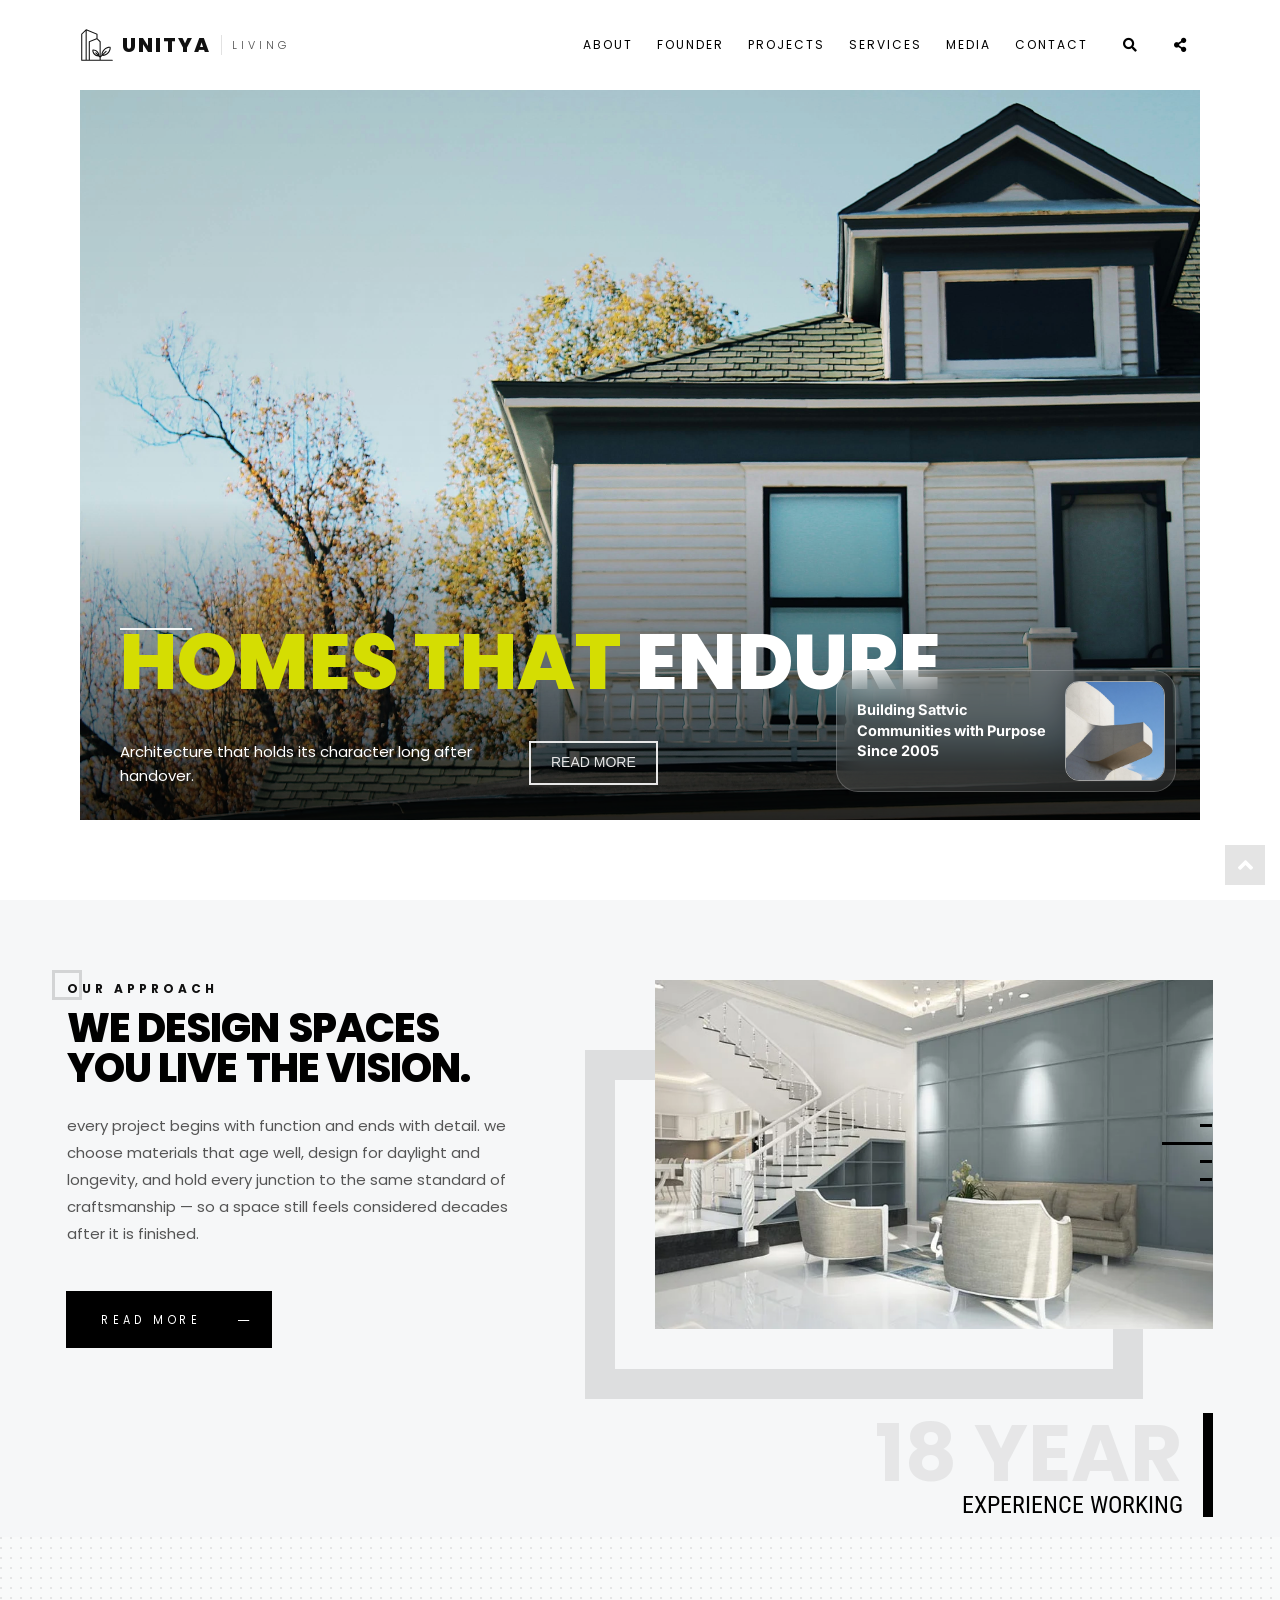
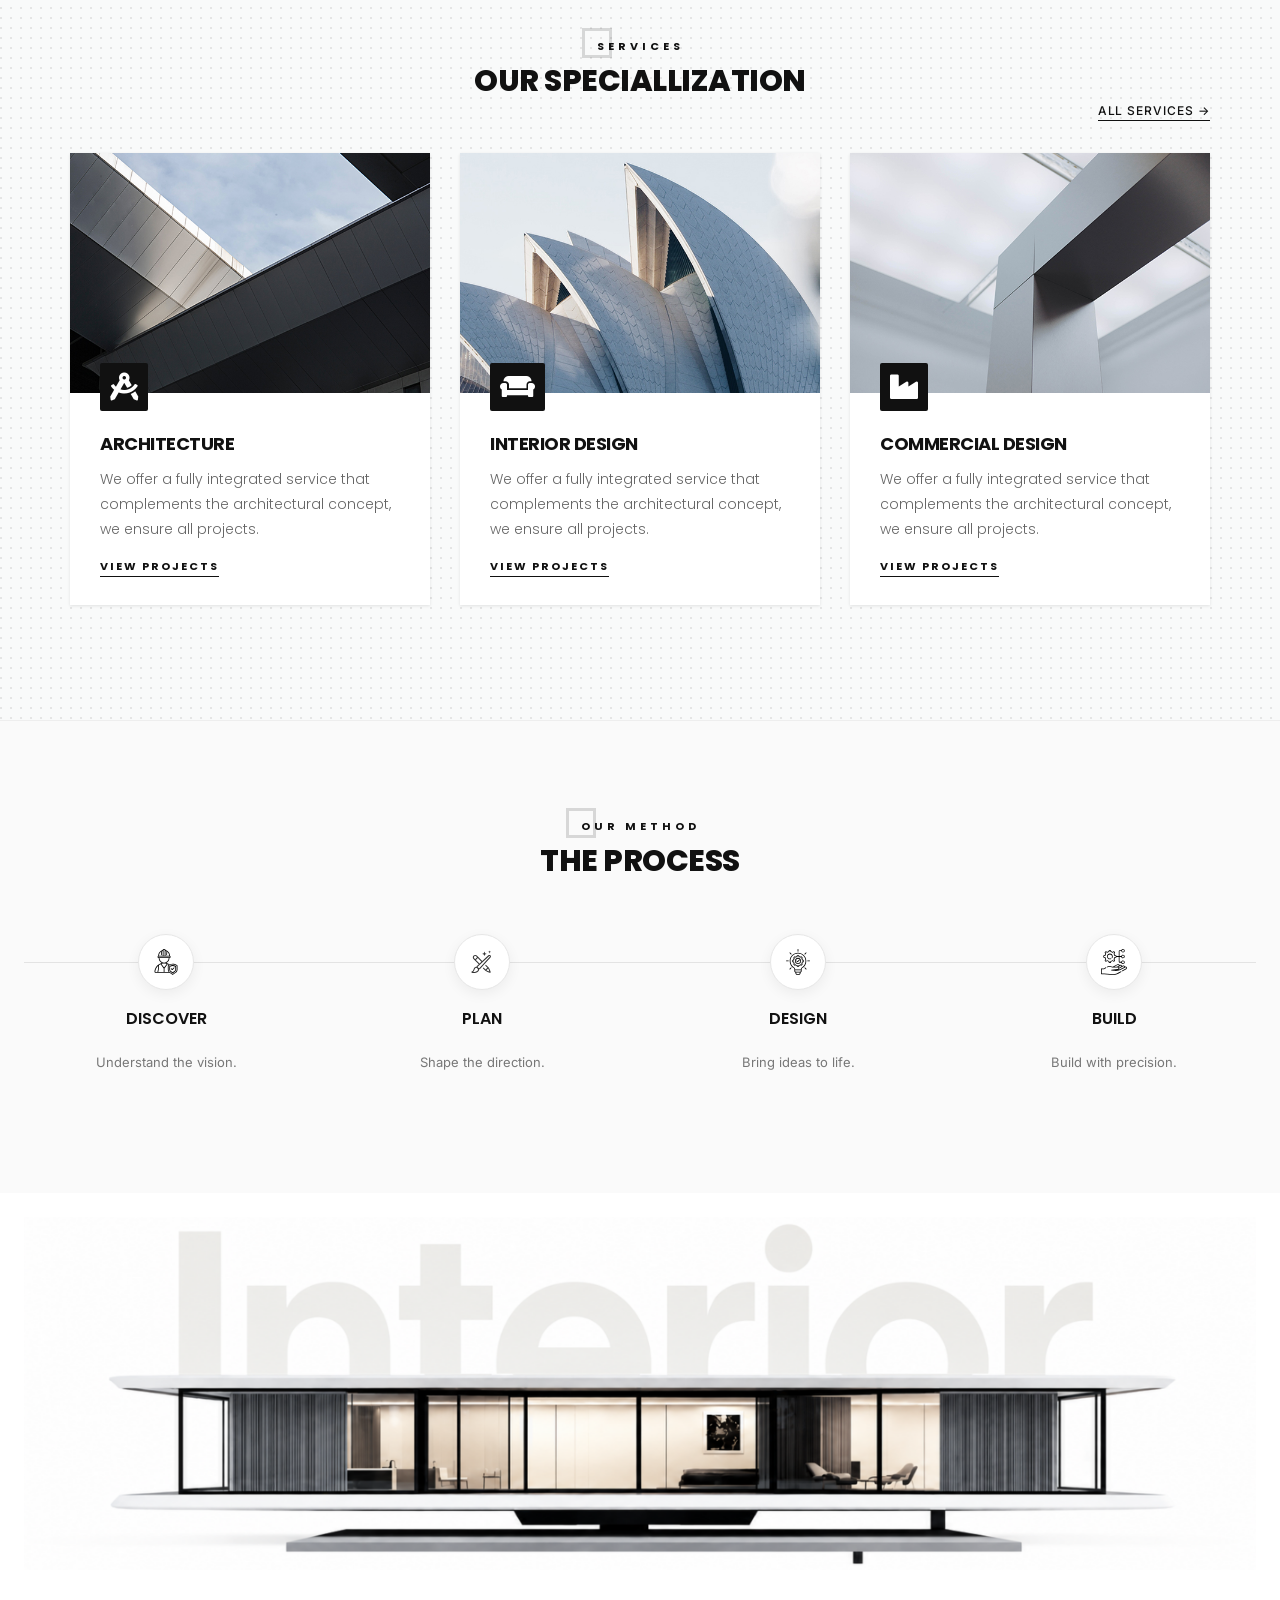
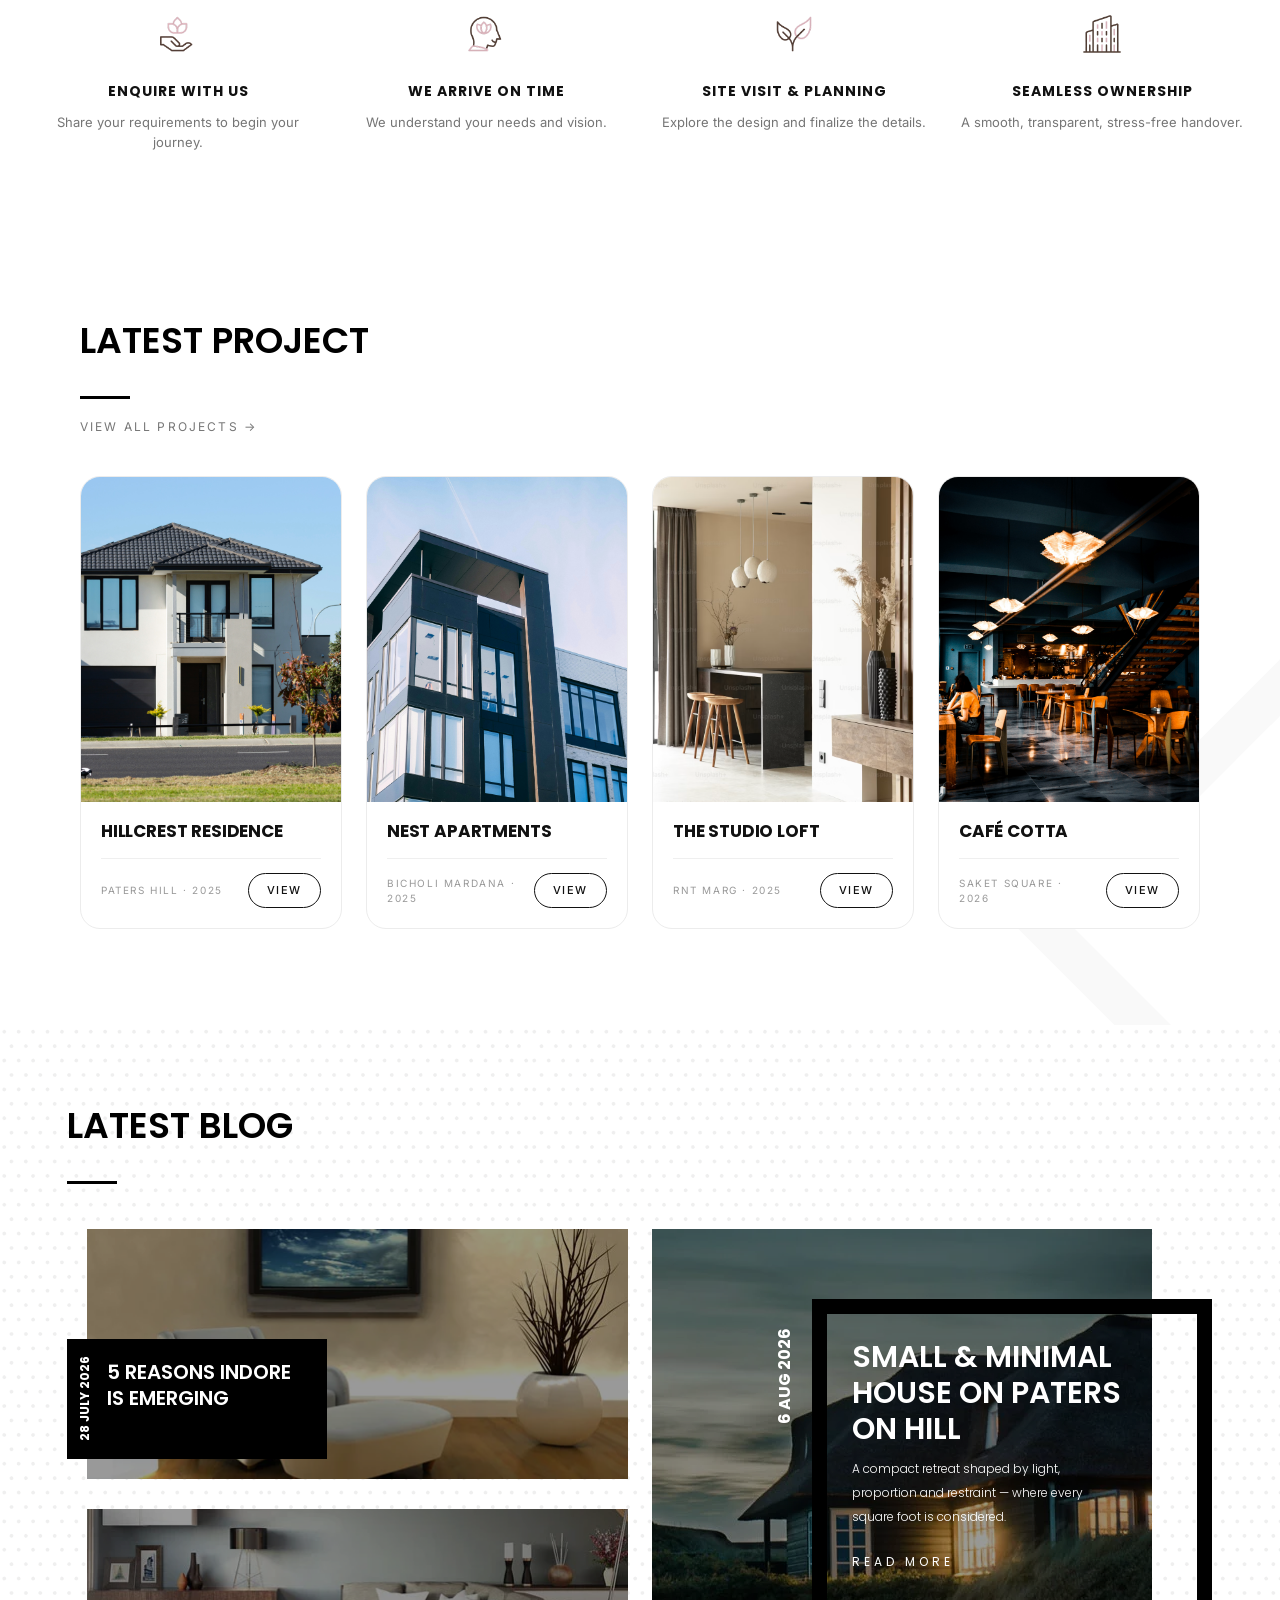
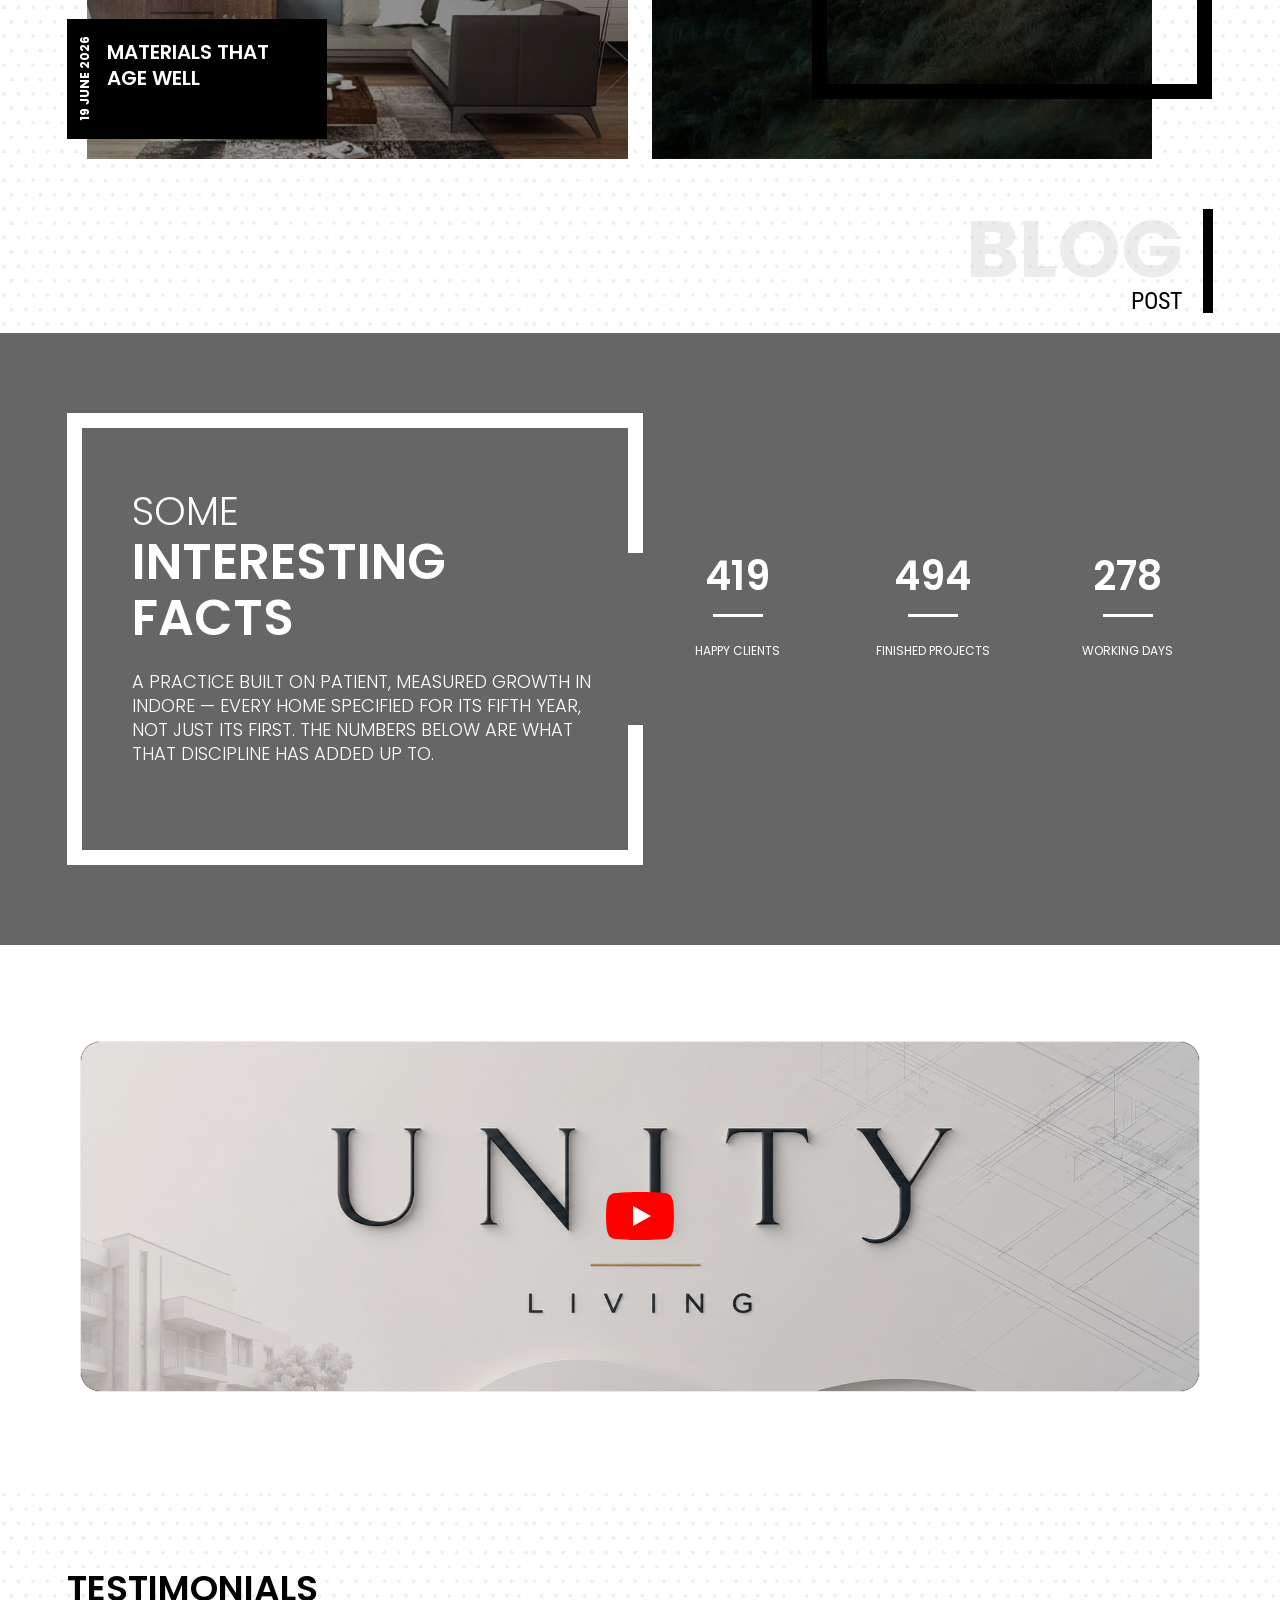
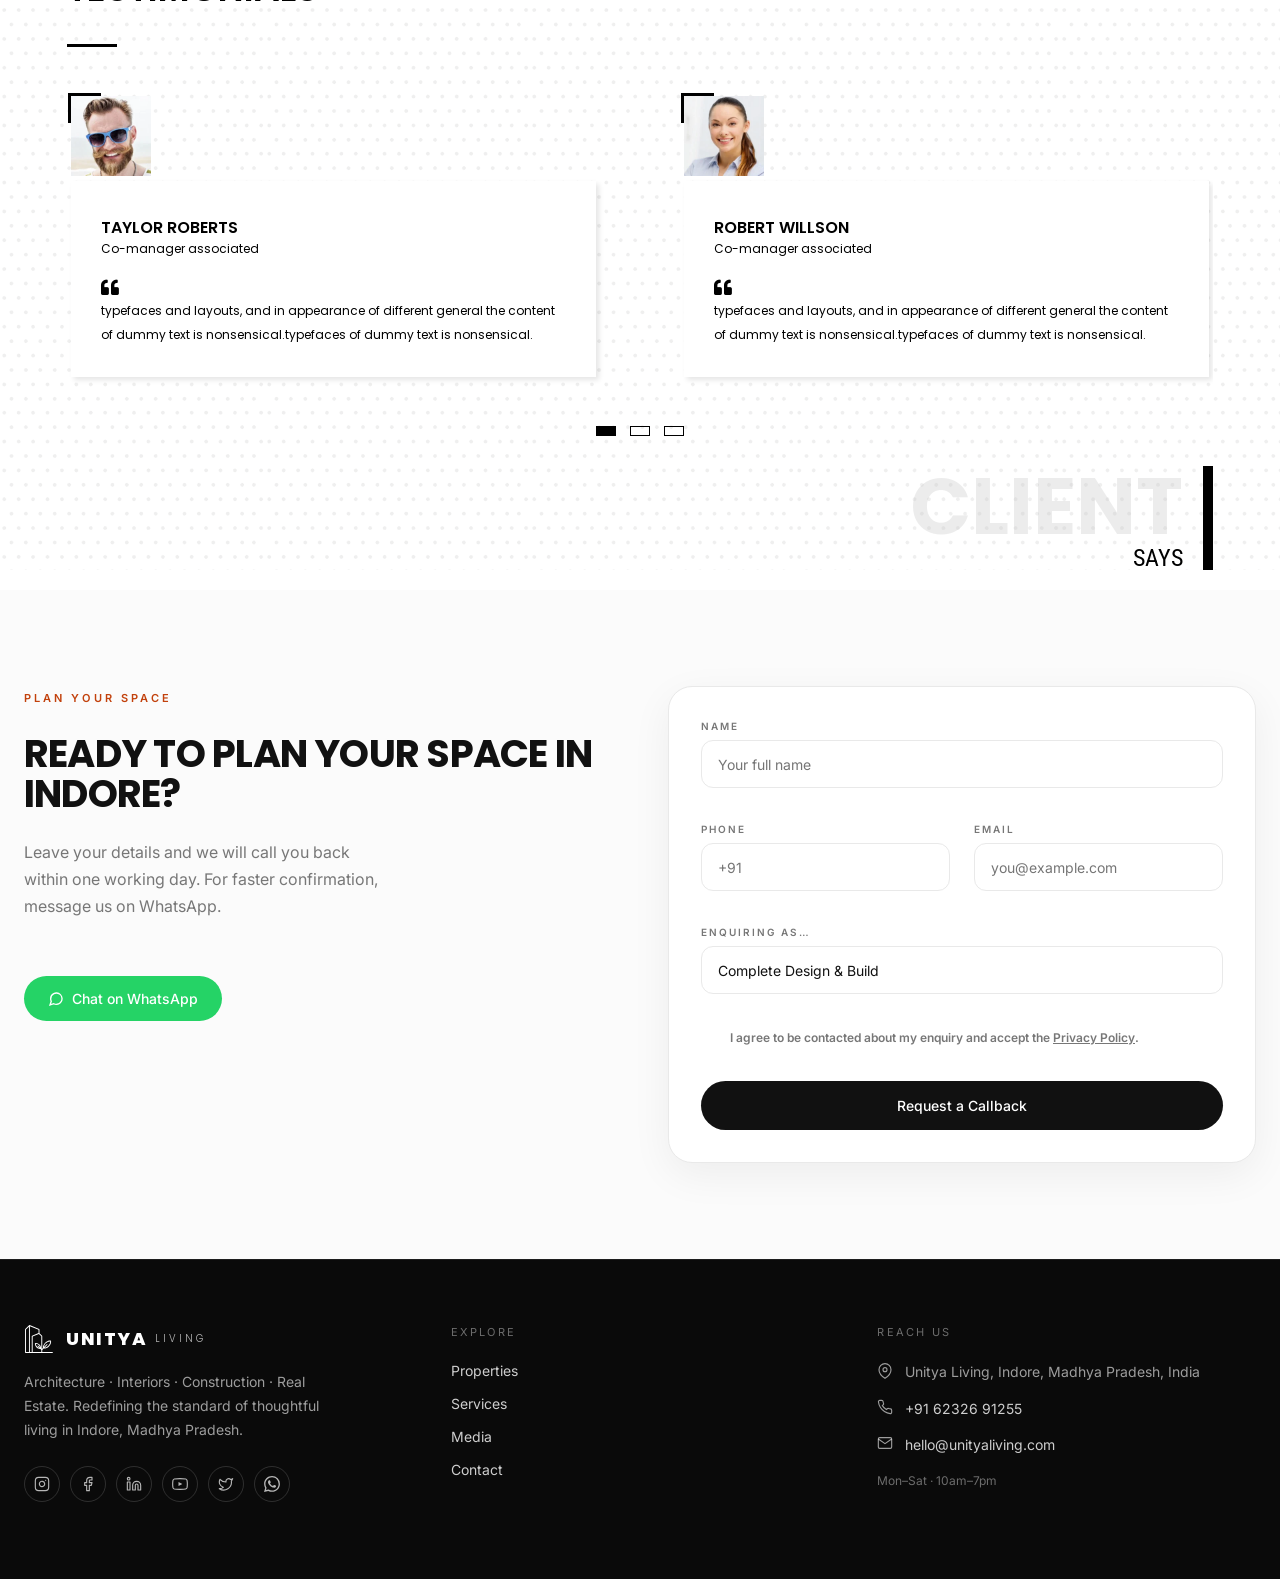
==== commit fd5e46fa: "feat: use new Nest Apartments image on Latest Project card" ====
--- a/modern/index.html
+++ b/modern/index.html
@@ -896,7 +896,7 @@
                         </a>
                         <a class="lp-card" href="projects/project-detail.html?project=nest-apartments" aria-label="View Nest Apartments project">
                             <div class="lp-card-media">
-                                <img src="images/latest-project/building.jpg" alt="Nest Apartments" loading="lazy">
+                                <img src="images/latest-project/nest-apartments.jpg" alt="Nest Apartments" loading="lazy">
                             </div>
                             <div class="lp-card-body">
                                 <h3>Nest Apartments</h3>
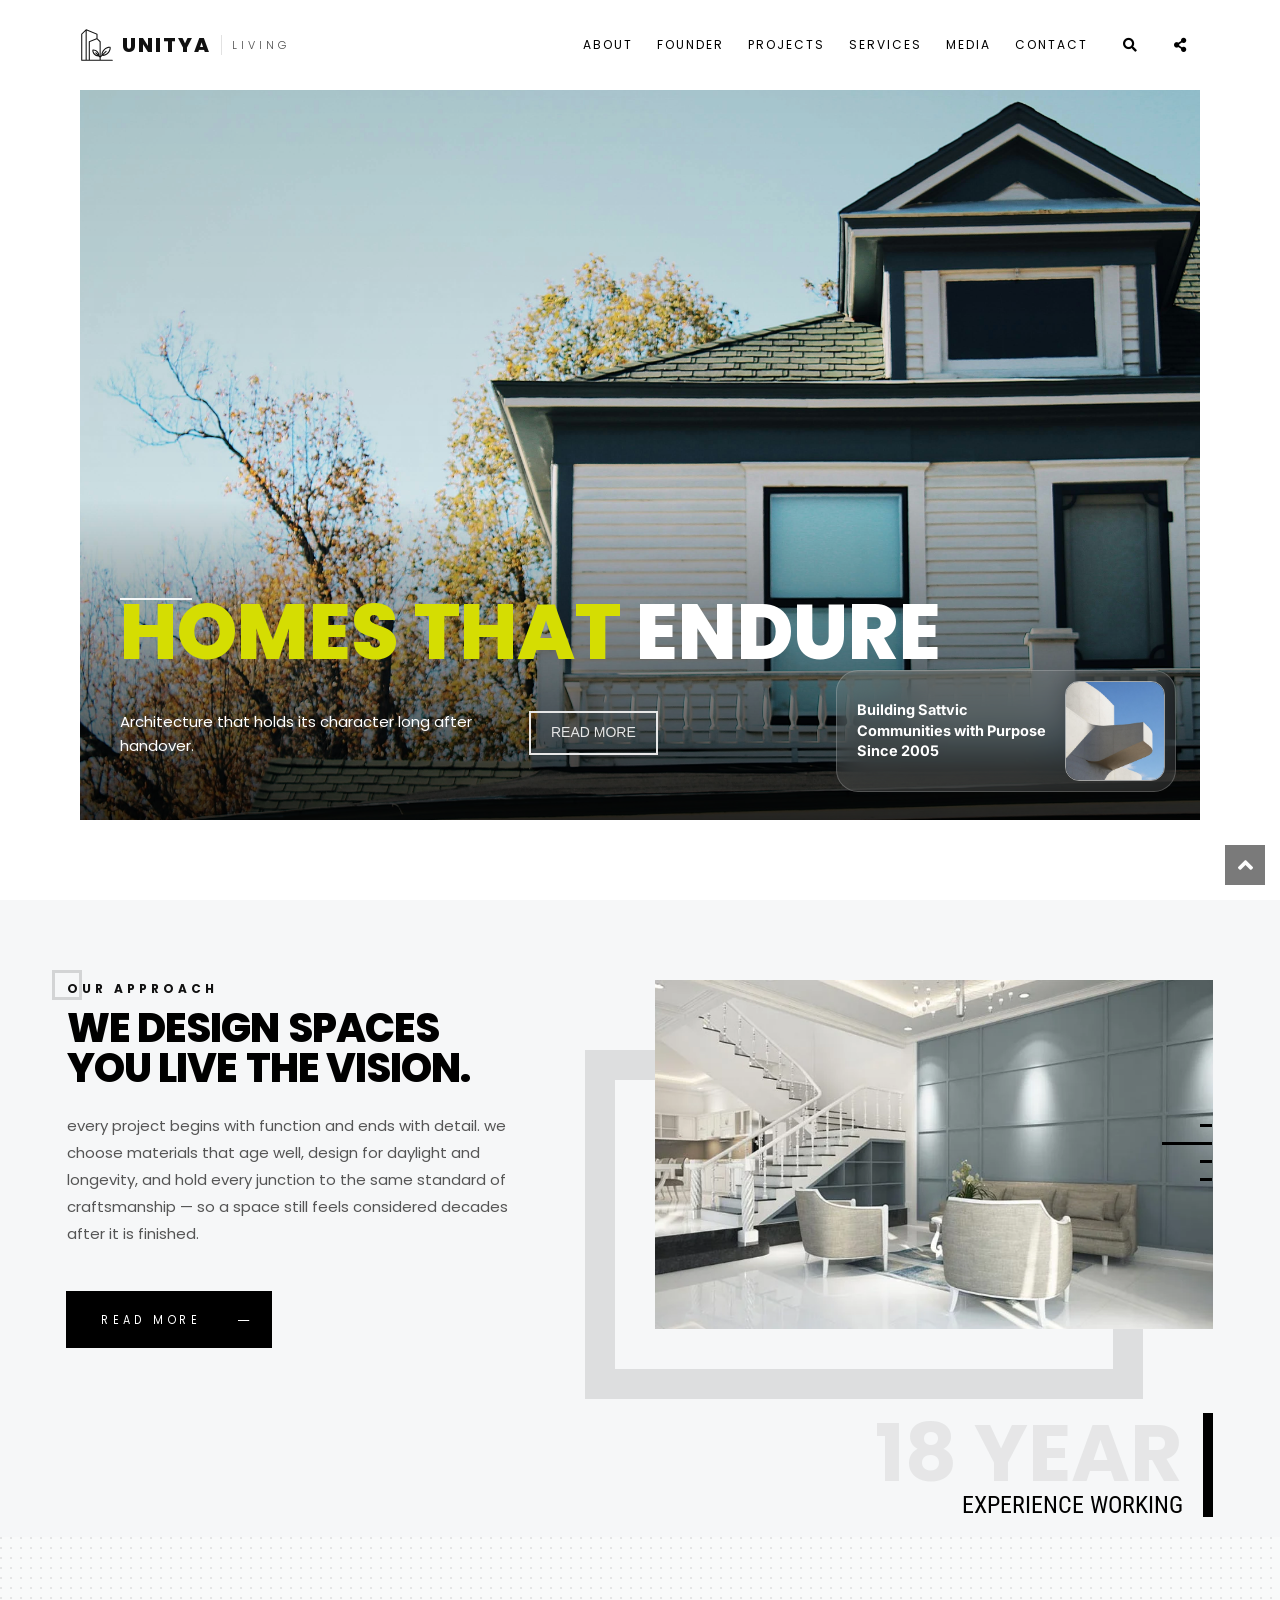
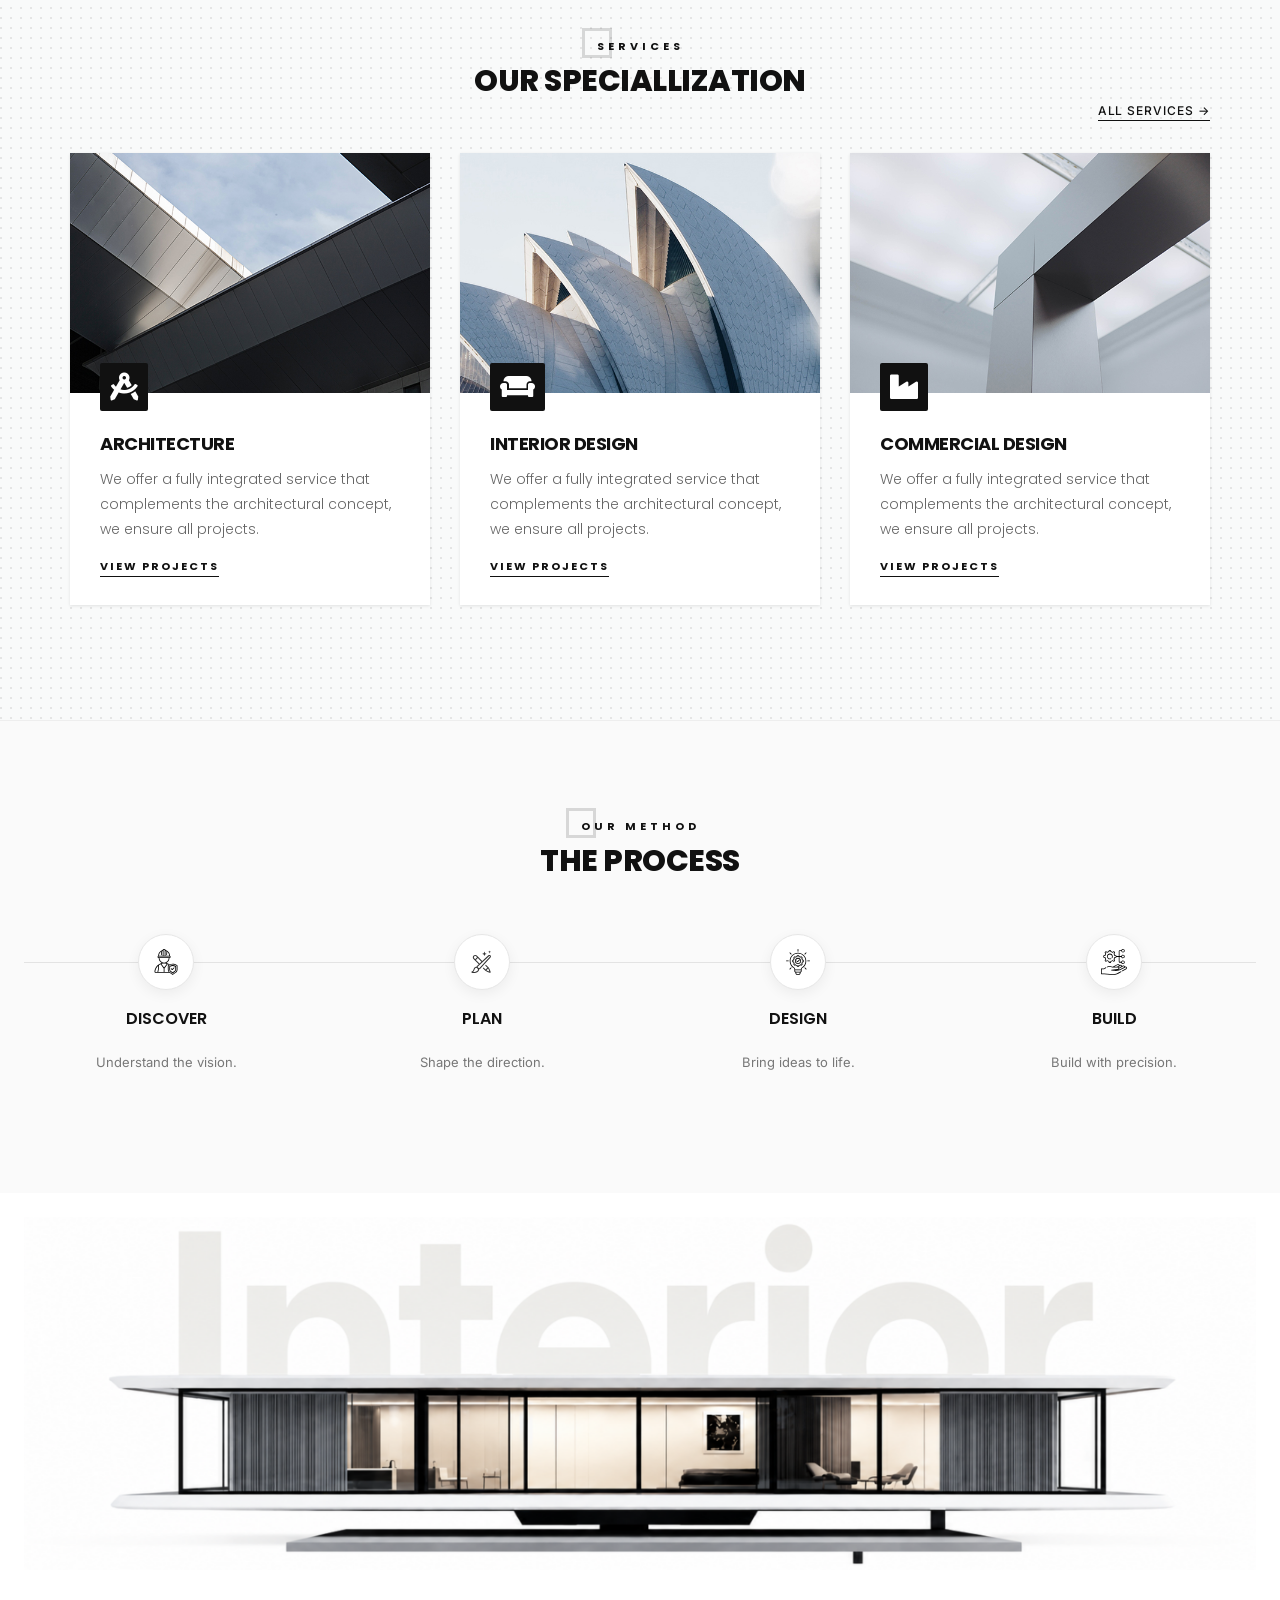
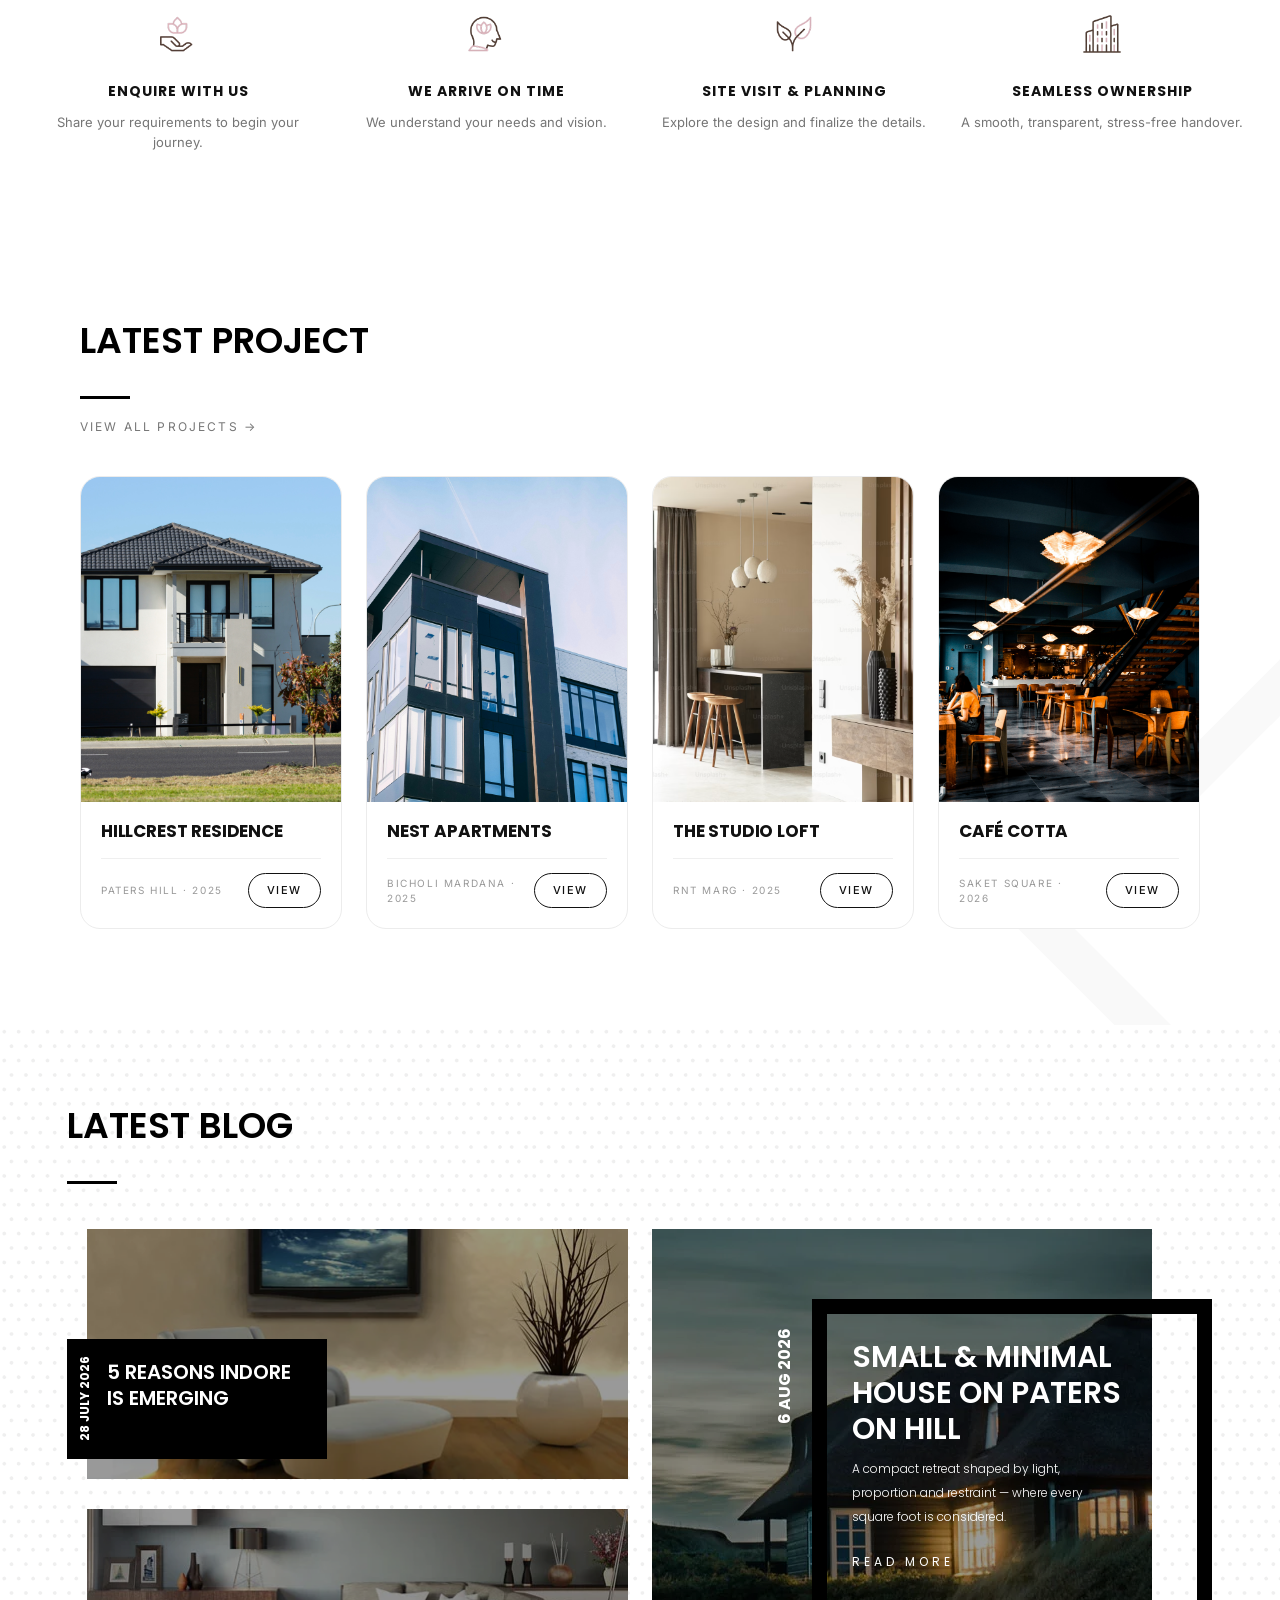
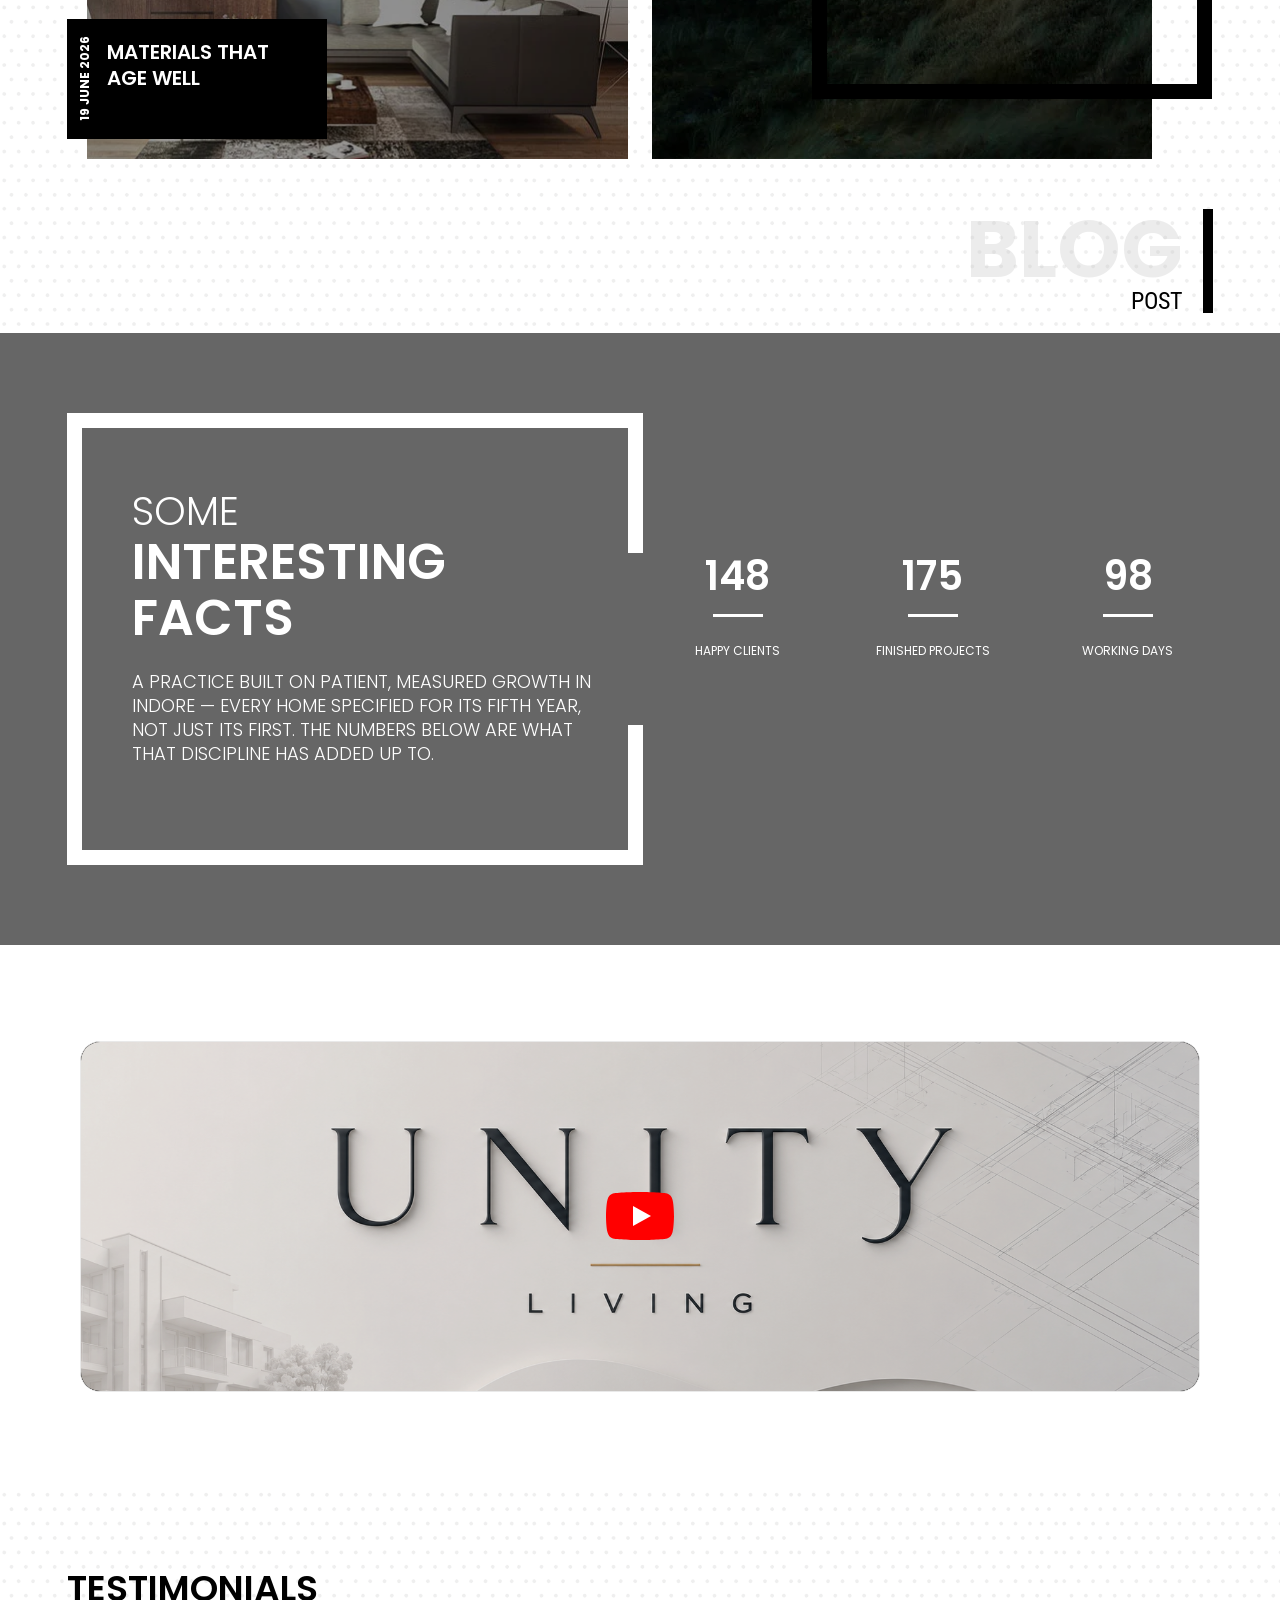
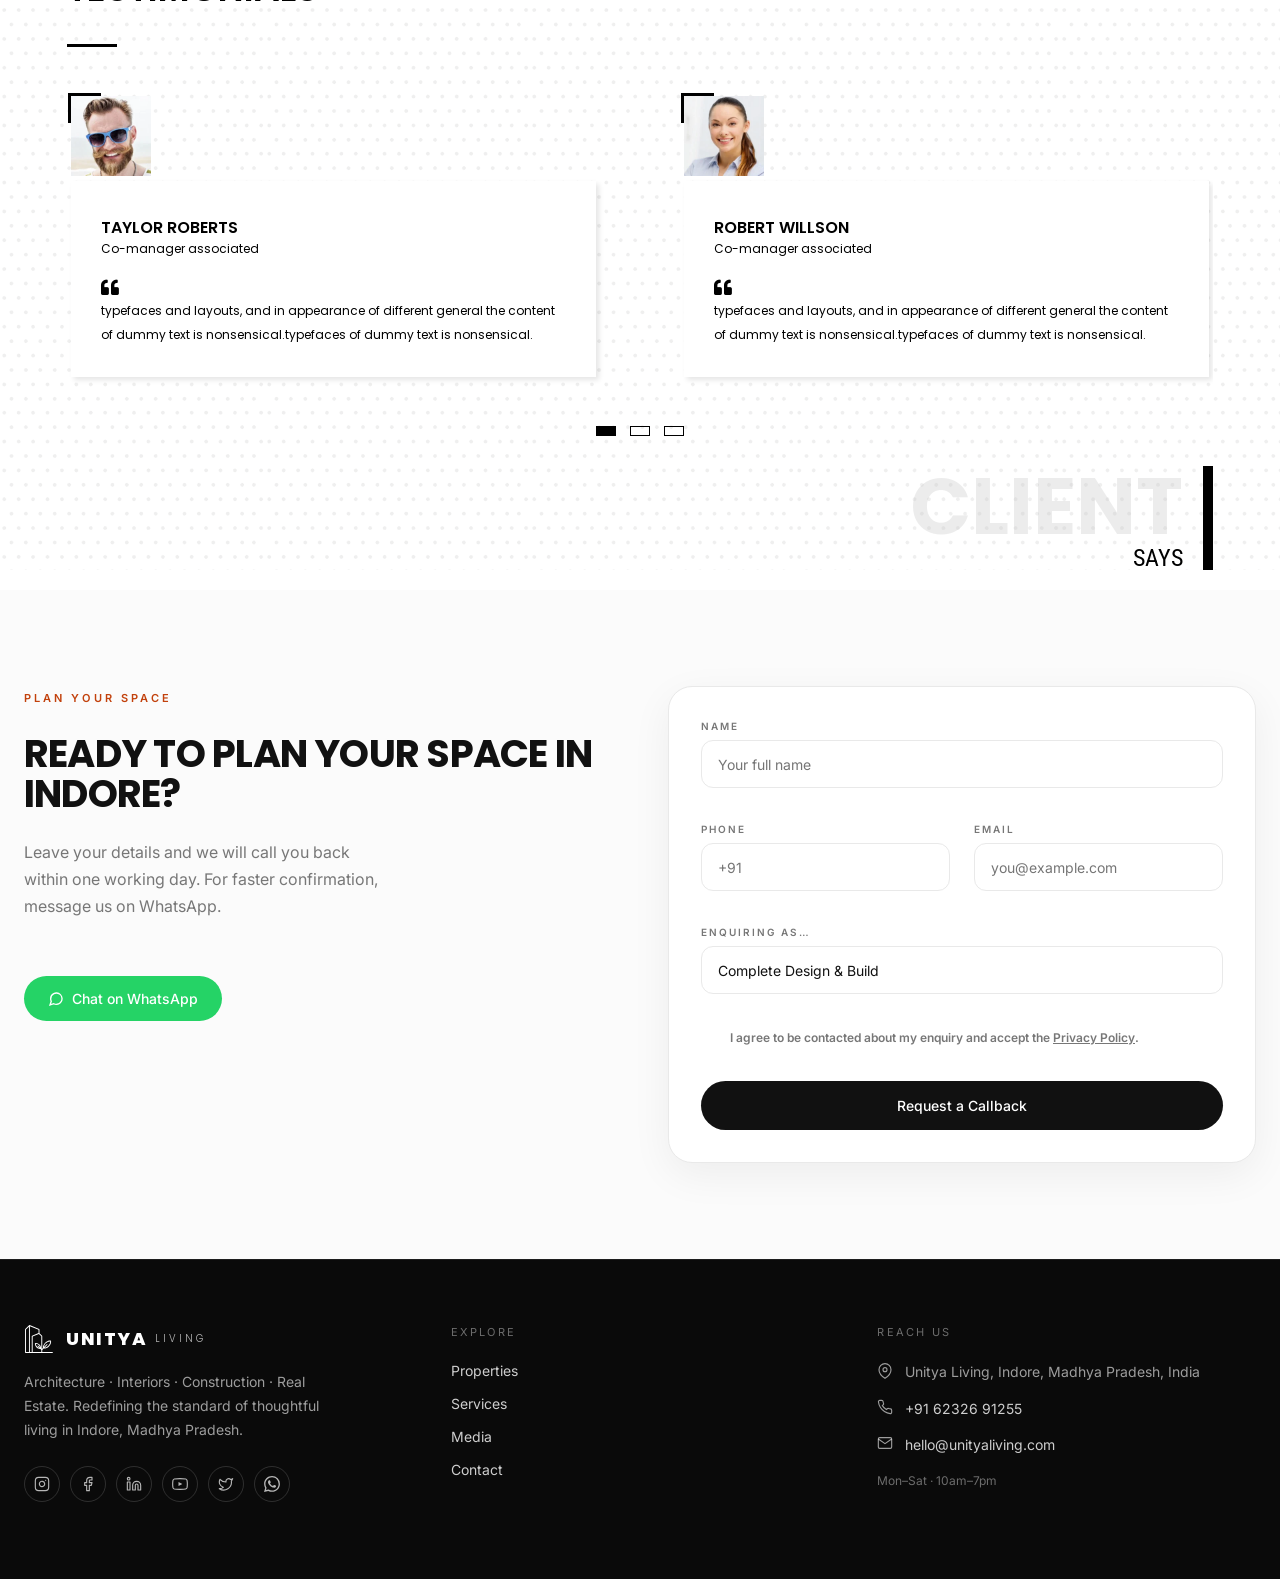
==== commit b00d83fd: "feat: nudge hero text up + add Unitya hero social icons (FB/Twitter/LinkedIn) to all slides" ====
--- a/modern/index.html
+++ b/modern/index.html
@@ -229,11 +229,11 @@
                             </div>
 
                             <!-- Decorative line — arkit style -->
-                            <div class="tp-caption tp-shape tp-shapewrapper" id="slide-901-line" data-x="['left','left','left','left']" data-hoffset="['120','120','30','30']" data-y="['bottom','bottom','bottom','bottom']" data-voffset="['270','270','235','210']" data-width="72" data-height="2" data-whitespace="nowrap" data-type="shape" data-basealign="slide" data-responsive_offset="off" data-responsive="off" data-frames='[{"from":"x:[-100%];opacity:0;","speed":900,"to":"o:1;","delay":300,"ease":"Power3.easeInOut"},{"delay":"wait","speed":300,"to":"opacity:0;","ease":"nothing"}]' data-textAlign="['left','left','left','left']" data-paddingtop="[0,0,0,0]" data-paddingright="[0,0,0,0]" data-paddingbottom="[0,0,0,0]" data-paddingleft="[0,0,0,0]" style="z-index:6;background-color:rgba(255,255,255,0.92);">
+                            <div class="tp-caption tp-shape tp-shapewrapper" id="slide-901-line" data-x="['left','left','left','left']" data-hoffset="['120','120','30','30']" data-y="['bottom','bottom','bottom','bottom']" data-voffset="['300','300','255','225']" data-width="72" data-height="2" data-whitespace="nowrap" data-type="shape" data-basealign="slide" data-responsive_offset="off" data-responsive="off" data-frames='[{"from":"x:[-100%];opacity:0;","speed":900,"to":"o:1;","delay":300,"ease":"Power3.easeInOut"},{"delay":"wait","speed":300,"to":"opacity:0;","ease":"nothing"}]' data-textAlign="['left','left','left','left']" data-paddingtop="[0,0,0,0]" data-paddingright="[0,0,0,0]" data-paddingbottom="[0,0,0,0]" data-paddingleft="[0,0,0,0]" style="z-index:6;background-color:rgba(255,255,255,0.92);">
                             </div>
 
                             <!-- LAYER NR. 3 -->
-                            <div class="tp-caption BigBold-Title   tp-resizeme" id="slide-901-layer-3" data-x="['left','left','left','left']" data-hoffset="['120','120','30','30']" data-y="['bottom','bottom','bottom','bottom']" data-voffset="['180','180','160','160']" data-fontsize="['80','60','50','30']"
+                            <div class="tp-caption BigBold-Title   tp-resizeme" id="slide-901-layer-3" data-x="['left','left','left','left']" data-hoffset="['120','120','30','30']" data-y="['bottom','bottom','bottom','bottom']" data-voffset="['210','210','180','175']" data-fontsize="['80','60','50','30']"
                                 data-lineheight="['100','90','60','60']" data-fontweight="['800','800','800','800']" data-width="['none','none','none','400']" data-height="none" data-whitespace="['nowrap','nowrap','nowrap','normal']" data-type="text" data-basealign="slide"
                                 data-responsive_offset="off" data-frames='[{"from":"y:[100%];z:0;rX:0deg;rY:0;rZ:0;sX:1;sY:1;skX:0;skY:0;opacity:0;","mask":"x:0px;y:[100%];","speed":900,"to":"o:1;","delay":500,"ease":"Power3.easeInOut"},
                                 {"delay":"wait","speed":1000,"to":"y:[100%];","mask":"x:inherit;y:inherit;","ease":"Power2.easeInOut"}]' data-textAlign="['left','left','left','left']" data-paddingtop="[10,10,10,10]" data-paddingright="[0,0,0,0]" data-paddingbottom="[10,10,10,10]"
@@ -242,19 +242,23 @@
                                 color:#fff;"><span class="text-yellow">Homes that </span> endure</div>
 
                             <!-- LAYER NR. 4 -->
-                            <div class="tp-caption BigBold-SubTitle  " id="slide-901-layer-4" data-x="['left','left','left','left']" data-hoffset="['120','120','30','30']" data-y="['bottom','bottom','bottom','bottom']" data-voffset="['100','65','60','60']" data-fontsize="['15','15','15','13']"
+                            <div class="tp-caption BigBold-SubTitle  " id="slide-901-layer-4" data-x="['left','left','left','left']" data-hoffset="['120','120','30','30']" data-y="['bottom','bottom','bottom','bottom']" data-voffset="['130','95','80','75']" data-fontsize="['15','15','15','13']"
                                 data-lineheight="['24','24','24','20']" data-width="['410','410','410','280']" data-height="['60','100','100','100']" data-whitespace="normal" data-type="text" data-basealign="slide" data-responsive_offset="off" data-responsive="off"
                                 data-frames='[{"from":"y:[100%];z:0;rX:0deg;rY:0;rZ:0;sX:1;sY:1;skX:0;skY:0;opacity:0;","speed":900,"to":"o:1;","delay":900,"ease":"Power3.easeInOut"},{"delay":"wait","speed":1000,"to":"y:50px;opacity:0;","ease":"Power2.easeInOut"}]' data-textAlign="['left','left','left','left']" data-paddingtop="[0,0,0,0]" data-paddingright="[0,0,0,0]" data-paddingbottom="[0,0,0,0]" data-paddingleft="[0,0,0,0]" style="z-index: 7; 
                                 color:#fff;
                                 ">Architecture that holds its character long after handover.</div>
 
                             <!-- LAYER NR. 5 -->
-                            <div class="tp-caption BigBold-Button rev-btn " id="slide-901-layer-5" data-x="['left','left','left','left']" data-hoffset="['480','480','30','30']" data-y="['bottom','bottom','bottom','bottom']" data-voffset="['100','100','30','30']" data-width="none"
+                            <div class="tp-caption BigBold-Button rev-btn " id="slide-901-layer-5" data-x="['left','left','left','left']" data-hoffset="['480','480','30','30']" data-y="['bottom','bottom','bottom','bottom']" data-voffset="['130','130','50','40']" data-width="none"
                                 data-height="none" data-whitespace="nowrap" data-type="button" data-actions='[{"event":"click","action":"scrollbelow","offset":"px","delay":""}]' data-basealign="slide" data-responsive_offset="off" data-responsive="off" data-frames='[{"from":"y:[100%];z:0;rX:0deg;rY:0;rZ:0;sX:1;sY:1;skX:0;skY:0;opacity:0;","speed":900,"to":"o:1;","delay":1300,"ease":"Power3.easeInOut"},
                                 {"delay":"wait","speed":1000,"to":"y:50px;opacity:0;","ease":"Power2.easeInOut"},
                                 {"frame":"hover","speed":"300","ease":"Power1.easeInOut","to":"o:1;rX:0;rY:0;rZ:0;z:0;","style":"c:rgba(255, 255, 255, 1.00);bc:rgba(255, 255, 255, 1.00);bw:1px 1px 1px 1px;"}]' data-textAlign="['left','left','left','left']"
                                 data-paddingtop="[15,15,15,15]" data-paddingright="[50,50,50,50]" data-paddingbottom="[15,15,15,15]" data-paddingleft="[50,50,0,0]" style="z-index: 11; "><a href="about-1.html" class="site-button outline white">READ MORE</a> </div>
 
+                            <!-- Border Part -->                            <!-- LAYER NR. 6 — SOCIALS -->
+                            <div class="tp-caption tp-shape tp-shapewrapper" id="slide-901-socials" data-x="['left','left','left','left']" data-hoffset="['120','120','30','30']" data-y="['bottom','bottom','bottom','bottom']" data-voffset="['42','42','30','24']" data-width="auto" data-height="auto" data-whitespace="nowrap" data-type="html" data-basealign="slide" data-responsive_offset="off" data-responsive="off" data-frames='[{"from":"opacity:0;y:[20px];","speed":900,"to":"o:1;","delay":1600,"ease":"Power3.easeInOut"},{"delay":"wait","speed":300,"to":"opacity:0;","ease":"nothing"}]' data-textAlign="['left','left','left','left']" data-paddingtop="[0,0,0,0]" data-paddingright="[0,0,0,0]" data-paddingbottom="[0,0,0,0]" data-paddingleft="[0,0,0,0]" style="z-index:12; display:flex; align-items:center; gap:6px;">
+                                <a href="#" target="_blank" rel="noreferrer" aria-label="Facebook" style="color:#fff; display:inline-flex; width:34px; height:34px; align-items:center; justify-content:center; text-decoration:none; transition:opacity .3s;"><svg viewBox="0 0 24 24" fill="currentColor" style="width:26px; height:26px; display:block;"><path d="M14 8h3V4h-3c-3.3 0-5 1.9-5 5v3H6v4h3v8h4v-8h3.2l.8-4H13V9c0-.7.3-1 1-1z"/></svg></a><a href="#" target="_blank" rel="noreferrer" aria-label="Twitter" style="color:#fff; display:inline-flex; width:34px; height:34px; align-items:center; justify-content:center; text-decoration:none; transition:opacity .3s;"><svg viewBox="0 0 24 24" fill="currentColor" style="width:26px; height:26px; display:block;"><path d="M22 5.8c-.7.3-1.5.5-2.3.6.8-.5 1.4-1.3 1.7-2.2-.8.5-1.7.8-2.6 1A4.1 4.1 0 0 0 11.7 8c0 .3 0 .6.1.9-3.4-.2-6.4-1.8-8.4-4.2-.4.6-.6 1.3-.6 2.1 0 1.4.7 2.7 1.7 3.4-.6 0-1.2-.2-1.8-.5v.1c0 2 1.4 3.7 3.3 4.1-.3.1-.7.1-1 .1-.2 0-.5 0-.7-.1.5 1.6 2 2.8 3.8 2.8A8.3 8.3 0 0 1 3 18.5 11.7 11.7 0 0 0 9.3 20c7.5 0 11.6-6.2 11.6-11.6v-.5c.8-.6 1.5-1.3 2.1-2.1z"/></svg></a><a href="#" target="_blank" rel="noreferrer" aria-label="Linkedin" style="color:#fff; display:inline-flex; width:34px; height:34px; align-items:center; justify-content:center; text-decoration:none; transition:opacity .3s;"><svg viewBox="0 0 24 24" fill="currentColor" style="width:26px; height:26px; display:block;"><path d="M6.5 8.5H3V21h3.5V8.5zM4.8 3C3.7 3 3 3.8 3 4.8s.7 1.8 1.8 1.8 1.8-.8 1.8-1.8S5.9 3 4.8 3zM21 13.8c0-3.8-2-5.6-4.8-5.6-2.2 0-3.2 1.2-3.8 2v-1.7H9V21h3.5v-6.2c0-1.6.3-3.2 2.3-3.2 2 0 2 1.9 2 3.3V21H21v-7.2z"/></svg></a>
+                            </div>
                             <!-- Border Part -->
                             <div class="tp-caption tp-shape tp-shapewrapper " id="slide-901-layer-8" data-x="['left','left','left','left']" data-hoffset="['0','0','0','0']" data-y="['middle','middle','middle','middle']" data-voffset="['0','0','0','0']" data-width="full" data-height="full"
                                 data-whitespace="nowrap" data-visibility="['on','on','off','off']" data-type="shape" data-basealign="slide" data-responsive_offset="off" data-responsive="off" data-frames='[{"delay":50,"speed":100,"frame":"0","from":"opacity:0;","to":"o:1;","ease":"Power3.easeInOut"},{"delay":"wait","speed":1000,"frame":"999","to":"opacity:0;","ease":"Power3.easeIn"}]'
@@ -285,11 +289,11 @@
                             </div>
 
                             <!-- Decorative line — arkit style -->
-                            <div class="tp-caption tp-shape tp-shapewrapper" id="slide-902-line" data-x="['left','left','left','left']" data-hoffset="['120','120','30','30']" data-y="['bottom','bottom','bottom','bottom']" data-voffset="['270','270','235','210']" data-width="72" data-height="2" data-whitespace="nowrap" data-type="shape" data-basealign="slide" data-responsive_offset="off" data-responsive="off" data-frames='[{"from":"x:[-100%];opacity:0;","speed":900,"to":"o:1;","delay":300,"ease":"Power3.easeInOut"},{"delay":"wait","speed":300,"to":"opacity:0;","ease":"nothing"}]' data-textAlign="['left','left','left','left']" data-paddingtop="[0,0,0,0]" data-paddingright="[0,0,0,0]" data-paddingbottom="[0,0,0,0]" data-paddingleft="[0,0,0,0]" style="z-index:6;background-color:rgba(255,255,255,0.92);">
+                            <div class="tp-caption tp-shape tp-shapewrapper" id="slide-902-line" data-x="['left','left','left','left']" data-hoffset="['120','120','30','30']" data-y="['bottom','bottom','bottom','bottom']" data-voffset="['300','300','255','225']" data-width="72" data-height="2" data-whitespace="nowrap" data-type="shape" data-basealign="slide" data-responsive_offset="off" data-responsive="off" data-frames='[{"from":"x:[-100%];opacity:0;","speed":900,"to":"o:1;","delay":300,"ease":"Power3.easeInOut"},{"delay":"wait","speed":300,"to":"opacity:0;","ease":"nothing"}]' data-textAlign="['left','left','left','left']" data-paddingtop="[0,0,0,0]" data-paddingright="[0,0,0,0]" data-paddingbottom="[0,0,0,0]" data-paddingleft="[0,0,0,0]" style="z-index:6;background-color:rgba(255,255,255,0.92);">
                             </div>
 
                             <!-- LAYER NR. 3 -->
-                            <div class="tp-caption BigBold-Title   tp-resizeme" id="slide-902-layer-3" data-x="['left','left','left','left']" data-hoffset="['120','120','30','30']" data-y="['bottom','bottom','bottom','bottom']" data-voffset="['180','180','160','160']" data-fontsize="['80','60','50','30']"
+                            <div class="tp-caption BigBold-Title   tp-resizeme" id="slide-902-layer-3" data-x="['left','left','left','left']" data-hoffset="['120','120','30','30']" data-y="['bottom','bottom','bottom','bottom']" data-voffset="['210','210','180','175']" data-fontsize="['80','60','50','30']"
                                 data-lineheight="['100','90','60','60']" data-fontweight="['800','800','800','800']" data-width="['none','none','none','400']" data-height="none" data-whitespace="['nowrap','nowrap','nowrap','normal']" data-type="text" data-basealign="slide"
                                 data-responsive_offset="off" data-frames='[{"from":"y:[100%];z:0;rX:0deg;rY:0;rZ:0;sX:1;sY:1;skX:0;skY:0;opacity:0;","mask":"x:0px;y:[100%];","speed":900,"to":"o:1;","delay":500,"ease":"Power3.easeInOut"},
                                 {"delay":"wait","speed":1000,"to":"y:[100%];","mask":"x:inherit;y:inherit;","ease":"Power2.easeInOut"}]' data-textAlign="['left','left','left','left']" data-paddingtop="[10,10,10,10]" data-paddingright="[0,0,0,0]" data-paddingbottom="[10,10,10,10]"
@@ -298,19 +302,23 @@
                                 color:#fff;"><span class="text-yellow">Built to </span> last</div>
 
                             <!-- LAYER NR. 4 -->
-                            <div class="tp-caption BigBold-SubTitle  " id="slide-902-layer-4" data-x="['left','left','left','left']" data-hoffset="['120','120','30','30']" data-y="['bottom','bottom','bottom','bottom']" data-voffset="['100','65','60','60']" data-fontsize="['15','15','15','13']"
+                            <div class="tp-caption BigBold-SubTitle  " id="slide-902-layer-4" data-x="['left','left','left','left']" data-hoffset="['120','120','30','30']" data-y="['bottom','bottom','bottom','bottom']" data-voffset="['130','95','80','75']" data-fontsize="['15','15','15','13']"
                                 data-lineheight="['24','24','24','20']" data-width="['410','410','410','280']" data-height="['60','100','100','100']" data-whitespace="normal" data-type="text" data-basealign="slide" data-responsive_offset="off" data-responsive="off"
                                 data-frames='[{"from":"y:[100%];z:0;rX:0deg;rY:0;rZ:0;sX:1;sY:1;skX:0;skY:0;opacity:0;","speed":900,"to":"o:1;","delay":900,"ease":"Power3.easeInOut"},{"delay":"wait","speed":1000,"to":"y:50px;opacity:0;","ease":"Power2.easeInOut"}]' data-textAlign="['left','left','left','left']" data-paddingtop="[0,0,0,0]" data-paddingright="[0,0,0,0]" data-paddingbottom="[0,0,0,0]" data-paddingleft="[0,0,0,0]" style="z-index: 7; 
                                 color:#fff;
                                 ">Materials chosen for how they age, not just how they look.</div>
 
                             <!-- LAYER NR. 5 -->
-                            <div class="tp-caption BigBold-Button rev-btn " id="slide-902-layer-5" data-x="['left','left','left','left']" data-hoffset="['480','480','30','30']" data-y="['bottom','bottom','bottom','bottom']" data-voffset="['100','100','30','30']" data-width="none"
+                            <div class="tp-caption BigBold-Button rev-btn " id="slide-902-layer-5" data-x="['left','left','left','left']" data-hoffset="['480','480','30','30']" data-y="['bottom','bottom','bottom','bottom']" data-voffset="['130','130','50','40']" data-width="none"
                                 data-height="none" data-whitespace="nowrap" data-type="button" data-actions='[{"event":"click","action":"scrollbelow","offset":"px","delay":""}]' data-basealign="slide" data-responsive_offset="off" data-responsive="off" data-frames='[{"from":"y:[100%];z:0;rX:0deg;rY:0;rZ:0;sX:1;sY:1;skX:0;skY:0;opacity:0;","speed":900,"to":"o:1;","delay":1300,"ease":"Power3.easeInOut"},
                                 {"delay":"wait","speed":1000,"to":"y:50px;opacity:0;","ease":"Power2.easeInOut"},
                                 {"frame":"hover","speed":"300","ease":"Power1.easeInOut","to":"o:1;rX:0;rY:0;rZ:0;z:0;","style":"c:rgba(255, 255, 255, 1.00);bc:rgba(255, 255, 255, 1.00);bw:1px 1px 1px 1px;"}]' data-textAlign="['left','left','left','left']"
                                 data-paddingtop="[15,15,15,15]" data-paddingright="[50,50,50,50]" data-paddingbottom="[15,15,15,15]" data-paddingleft="[50,50,0,0]" style="z-index: 11; "><a href="about-1.html" class="site-button outline white">READ MORE</a> </div>
 
+                            <!-- Border Part -->                            <!-- LAYER NR. 6 — SOCIALS -->
+                            <div class="tp-caption tp-shape tp-shapewrapper" id="slide-902-socials" data-x="['left','left','left','left']" data-hoffset="['120','120','30','30']" data-y="['bottom','bottom','bottom','bottom']" data-voffset="['42','42','30','24']" data-width="auto" data-height="auto" data-whitespace="nowrap" data-type="html" data-basealign="slide" data-responsive_offset="off" data-responsive="off" data-frames='[{"from":"opacity:0;y:[20px];","speed":900,"to":"o:1;","delay":1600,"ease":"Power3.easeInOut"},{"delay":"wait","speed":300,"to":"opacity:0;","ease":"nothing"}]' data-textAlign="['left','left','left','left']" data-paddingtop="[0,0,0,0]" data-paddingright="[0,0,0,0]" data-paddingbottom="[0,0,0,0]" data-paddingleft="[0,0,0,0]" style="z-index:12; display:flex; align-items:center; gap:6px;">
+                                <a href="#" target="_blank" rel="noreferrer" aria-label="Facebook" style="color:#fff; display:inline-flex; width:34px; height:34px; align-items:center; justify-content:center; text-decoration:none; transition:opacity .3s;"><svg viewBox="0 0 24 24" fill="currentColor" style="width:26px; height:26px; display:block;"><path d="M14 8h3V4h-3c-3.3 0-5 1.9-5 5v3H6v4h3v8h4v-8h3.2l.8-4H13V9c0-.7.3-1 1-1z"/></svg></a><a href="#" target="_blank" rel="noreferrer" aria-label="Twitter" style="color:#fff; display:inline-flex; width:34px; height:34px; align-items:center; justify-content:center; text-decoration:none; transition:opacity .3s;"><svg viewBox="0 0 24 24" fill="currentColor" style="width:26px; height:26px; display:block;"><path d="M22 5.8c-.7.3-1.5.5-2.3.6.8-.5 1.4-1.3 1.7-2.2-.8.5-1.7.8-2.6 1A4.1 4.1 0 0 0 11.7 8c0 .3 0 .6.1.9-3.4-.2-6.4-1.8-8.4-4.2-.4.6-.6 1.3-.6 2.1 0 1.4.7 2.7 1.7 3.4-.6 0-1.2-.2-1.8-.5v.1c0 2 1.4 3.7 3.3 4.1-.3.1-.7.1-1 .1-.2 0-.5 0-.7-.1.5 1.6 2 2.8 3.8 2.8A8.3 8.3 0 0 1 3 18.5 11.7 11.7 0 0 0 9.3 20c7.5 0 11.6-6.2 11.6-11.6v-.5c.8-.6 1.5-1.3 2.1-2.1z"/></svg></a><a href="#" target="_blank" rel="noreferrer" aria-label="Linkedin" style="color:#fff; display:inline-flex; width:34px; height:34px; align-items:center; justify-content:center; text-decoration:none; transition:opacity .3s;"><svg viewBox="0 0 24 24" fill="currentColor" style="width:26px; height:26px; display:block;"><path d="M6.5 8.5H3V21h3.5V8.5zM4.8 3C3.7 3 3 3.8 3 4.8s.7 1.8 1.8 1.8 1.8-.8 1.8-1.8S5.9 3 4.8 3zM21 13.8c0-3.8-2-5.6-4.8-5.6-2.2 0-3.2 1.2-3.8 2v-1.7H9V21h3.5v-6.2c0-1.6.3-3.2 2.3-3.2 2 0 2 1.9 2 3.3V21H21v-7.2z"/></svg></a>
+                            </div>
                             <!-- Border Part -->
                             <div class="tp-caption tp-shape tp-shapewrapper " id="slide-902-layer-8" data-x="['left','left','left','left']" data-hoffset="['0','0','0','0']" data-y="['middle','middle','middle','middle']" data-voffset="['0','0','0','0']" data-width="full" data-height="full"
                                 data-whitespace="nowrap" data-visibility="['on','on','off','off']" data-type="shape" data-basealign="slide" data-responsive_offset="off" data-responsive="off" data-frames='[{"delay":50,"speed":100,"frame":"0","from":"opacity:0;","to":"o:1;","ease":"Power3.easeInOut"},{"delay":"wait","speed":1000,"frame":"999","to":"opacity:0;","ease":"Power3.easeIn"}]'
@@ -341,11 +349,11 @@
                             </div>
 
                             <!-- Decorative line — arkit style -->
-                            <div class="tp-caption tp-shape tp-shapewrapper" id="slide-903-line" data-x="['left','left','left','left']" data-hoffset="['120','120','30','30']" data-y="['bottom','bottom','bottom','bottom']" data-voffset="['270','270','235','210']" data-width="72" data-height="2" data-whitespace="nowrap" data-type="shape" data-basealign="slide" data-responsive_offset="off" data-responsive="off" data-frames='[{"from":"x:[-100%];opacity:0;","speed":900,"to":"o:1;","delay":300,"ease":"Power3.easeInOut"},{"delay":"wait","speed":300,"to":"opacity:0;","ease":"nothing"}]' data-textAlign="['left','left','left','left']" data-paddingtop="[0,0,0,0]" data-paddingright="[0,0,0,0]" data-paddingbottom="[0,0,0,0]" data-paddingleft="[0,0,0,0]" style="z-index:6;background-color:rgba(255,255,255,0.92);">
+                            <div class="tp-caption tp-shape tp-shapewrapper" id="slide-903-line" data-x="['left','left','left','left']" data-hoffset="['120','120','30','30']" data-y="['bottom','bottom','bottom','bottom']" data-voffset="['300','300','255','225']" data-width="72" data-height="2" data-whitespace="nowrap" data-type="shape" data-basealign="slide" data-responsive_offset="off" data-responsive="off" data-frames='[{"from":"x:[-100%];opacity:0;","speed":900,"to":"o:1;","delay":300,"ease":"Power3.easeInOut"},{"delay":"wait","speed":300,"to":"opacity:0;","ease":"nothing"}]' data-textAlign="['left','left','left','left']" data-paddingtop="[0,0,0,0]" data-paddingright="[0,0,0,0]" data-paddingbottom="[0,0,0,0]" data-paddingleft="[0,0,0,0]" style="z-index:6;background-color:rgba(255,255,255,0.92);">
                             </div>
 
                             <!-- LAYER NR. 3 -->
-                            <div class="tp-caption BigBold-Title   tp-resizeme" id="slide-903-layer-3" data-x="['left','left','left','left']" data-hoffset="['120','120','30','30']" data-y="['bottom','bottom','bottom','bottom']" data-voffset="['180','180','160','160']" data-fontsize="['80','60','50','30']"
+                            <div class="tp-caption BigBold-Title   tp-resizeme" id="slide-903-layer-3" data-x="['left','left','left','left']" data-hoffset="['120','120','30','30']" data-y="['bottom','bottom','bottom','bottom']" data-voffset="['210','210','180','175']" data-fontsize="['80','60','50','30']"
                                 data-lineheight="['100','90','60','60']" data-fontweight="['800','800','800','800']" data-width="['none','none','none','400']" data-height="none" data-whitespace="['nowrap','nowrap','nowrap','normal']" data-type="text" data-basealign="slide"
                                 data-responsive_offset="off" data-frames='[{"from":"y:[100%];z:0;rX:0deg;rY:0;rZ:0;sX:1;sY:1;skX:0;skY:0;opacity:0;","mask":"x:0px;y:[100%];","speed":900,"to":"o:1;","delay":500,"ease":"Power3.easeInOut"},
                                 {"delay":"wait","speed":1000,"to":"y:[100%];","mask":"x:inherit;y:inherit;","ease":"Power2.easeInOut"}]' data-textAlign="['left','left','left','left']" data-paddingtop="[10,10,10,10]" data-paddingright="[0,0,0,0]" data-paddingbottom="[10,10,10,10]"
@@ -354,7 +362,7 @@
                                 color:#fff;"><span class="text-yellow">Modern </span> house </div>
 
                             <!-- LAYER NR. 4 -->
-                            <div class="tp-caption BigBold-SubTitle  " id="slide-903-layer-4" data-x="['left','left','left','left']" data-hoffset="['120','120','30','30']" data-y="['bottom','bottom','bottom','bottom']" data-voffset="['100','65','60','60']" data-fontsize="['15','15','15','13']"
+                            <div class="tp-caption BigBold-SubTitle  " id="slide-903-layer-4" data-x="['left','left','left','left']" data-hoffset="['120','120','30','30']" data-y="['bottom','bottom','bottom','bottom']" data-voffset="['130','95','80','75']" data-fontsize="['15','15','15','13']"
                                 data-lineheight="['24','24','24','20']" data-width="['410','410','410','280']" data-height="['60','100','100','100']" data-whitespace="normal" data-type="text" data-basealign="slide" data-responsive_offset="off" data-responsive="off"
                                 data-frames='[{"from":"y:[100%];z:0;rX:0deg;rY:0;rZ:0;sX:1;sY:1;skX:0;skY:0;opacity:0;","speed":900,"to":"o:1;","delay":900,"ease":"Power3.easeInOut"},{"delay":"wait","speed":1000,"to":"y:50px;opacity:0;","ease":"Power2.easeInOut"}]' data-textAlign="['left','left','left','left']" data-paddingtop="[0,0,0,0]" data-paddingright="[0,0,0,0]" data-paddingbottom="[0,0,0,0]" data-paddingleft="[0,0,0,0]" style="z-index: 7; 
                                 color:#fff;
@@ -362,12 +370,16 @@
                             </div>
 
                             <!-- LAYER NR. 5 -->
-                            <div class="tp-caption BigBold-Button rev-btn " id="slide-903-layer-5" data-x="['left','left','left','left']" data-hoffset="['480','480','30','30']" data-y="['bottom','bottom','bottom','bottom']" data-voffset="['100','100','30','30']" data-width="none"
+                            <div class="tp-caption BigBold-Button rev-btn " id="slide-903-layer-5" data-x="['left','left','left','left']" data-hoffset="['480','480','30','30']" data-y="['bottom','bottom','bottom','bottom']" data-voffset="['130','130','50','40']" data-width="none"
                                 data-height="none" data-whitespace="nowrap" data-type="button" data-actions='[{"event":"click","action":"scrollbelow","offset":"px","delay":""}]' data-basealign="slide" data-responsive_offset="off" data-responsive="off" data-frames='[{"from":"y:[100%];z:0;rX:0deg;rY:0;rZ:0;sX:1;sY:1;skX:0;skY:0;opacity:0;","speed":900,"to":"o:1;","delay":1300,"ease":"Power3.easeInOut"},
                                 {"delay":"wait","speed":1000,"to":"y:50px;opacity:0;","ease":"Power2.easeInOut"},
                                 {"frame":"hover","speed":"300","ease":"Power1.easeInOut","to":"o:1;rX:0;rY:0;rZ:0;z:0;","style":"c:rgba(255, 255, 255, 1.00);bc:rgba(255, 255, 255, 1.00);bw:1px 1px 1px 1px;"}]' data-textAlign="['left','left','left','left']"
                                 data-paddingtop="[15,15,15,15]" data-paddingright="[50,50,50,50]" data-paddingbottom="[15,15,15,15]" data-paddingleft="[50,50,0,0]" style="z-index: 11; "><a href="about-1.html" class="site-button outline white">READ MORE</a> </div>
 
+                            <!-- Border Part -->                            <!-- LAYER NR. 6 — SOCIALS -->
+                            <div class="tp-caption tp-shape tp-shapewrapper" id="slide-903-socials" data-x="['left','left','left','left']" data-hoffset="['120','120','30','30']" data-y="['bottom','bottom','bottom','bottom']" data-voffset="['42','42','30','24']" data-width="auto" data-height="auto" data-whitespace="nowrap" data-type="html" data-basealign="slide" data-responsive_offset="off" data-responsive="off" data-frames='[{"from":"opacity:0;y:[20px];","speed":900,"to":"o:1;","delay":1600,"ease":"Power3.easeInOut"},{"delay":"wait","speed":300,"to":"opacity:0;","ease":"nothing"}]' data-textAlign="['left','left','left','left']" data-paddingtop="[0,0,0,0]" data-paddingright="[0,0,0,0]" data-paddingbottom="[0,0,0,0]" data-paddingleft="[0,0,0,0]" style="z-index:12; display:flex; align-items:center; gap:6px;">
+                                <a href="#" target="_blank" rel="noreferrer" aria-label="Facebook" style="color:#fff; display:inline-flex; width:34px; height:34px; align-items:center; justify-content:center; text-decoration:none; transition:opacity .3s;"><svg viewBox="0 0 24 24" fill="currentColor" style="width:26px; height:26px; display:block;"><path d="M14 8h3V4h-3c-3.3 0-5 1.9-5 5v3H6v4h3v8h4v-8h3.2l.8-4H13V9c0-.7.3-1 1-1z"/></svg></a><a href="#" target="_blank" rel="noreferrer" aria-label="Twitter" style="color:#fff; display:inline-flex; width:34px; height:34px; align-items:center; justify-content:center; text-decoration:none; transition:opacity .3s;"><svg viewBox="0 0 24 24" fill="currentColor" style="width:26px; height:26px; display:block;"><path d="M22 5.8c-.7.3-1.5.5-2.3.6.8-.5 1.4-1.3 1.7-2.2-.8.5-1.7.8-2.6 1A4.1 4.1 0 0 0 11.7 8c0 .3 0 .6.1.9-3.4-.2-6.4-1.8-8.4-4.2-.4.6-.6 1.3-.6 2.1 0 1.4.7 2.7 1.7 3.4-.6 0-1.2-.2-1.8-.5v.1c0 2 1.4 3.7 3.3 4.1-.3.1-.7.1-1 .1-.2 0-.5 0-.7-.1.5 1.6 2 2.8 3.8 2.8A8.3 8.3 0 0 1 3 18.5 11.7 11.7 0 0 0 9.3 20c7.5 0 11.6-6.2 11.6-11.6v-.5c.8-.6 1.5-1.3 2.1-2.1z"/></svg></a><a href="#" target="_blank" rel="noreferrer" aria-label="Linkedin" style="color:#fff; display:inline-flex; width:34px; height:34px; align-items:center; justify-content:center; text-decoration:none; transition:opacity .3s;"><svg viewBox="0 0 24 24" fill="currentColor" style="width:26px; height:26px; display:block;"><path d="M6.5 8.5H3V21h3.5V8.5zM4.8 3C3.7 3 3 3.8 3 4.8s.7 1.8 1.8 1.8 1.8-.8 1.8-1.8S5.9 3 4.8 3zM21 13.8c0-3.8-2-5.6-4.8-5.6-2.2 0-3.2 1.2-3.8 2v-1.7H9V21h3.5v-6.2c0-1.6.3-3.2 2.3-3.2 2 0 2 1.9 2 3.3V21H21v-7.2z"/></svg></a>
+                            </div>
                             <!-- Border Part -->
                             <div class="tp-caption tp-shape tp-shapewrapper " id="slide-903-layer-8" data-x="['left','left','left','left']" data-hoffset="['0','0','0','0']" data-y="['middle','middle','middle','middle']" data-voffset="['0','0','0','0']" data-width="full" data-height="full"
                                 data-whitespace="nowrap" data-visibility="['on','on','off','off']" data-type="shape" data-basealign="slide" data-responsive_offset="off" data-responsive="off" data-frames='[{"delay":50,"speed":100,"frame":"0","from":"opacity:0;","to":"o:1;","ease":"Power3.easeInOut"},{"delay":"wait","speed":1000,"frame":"999","to":"opacity:0;","ease":"Power3.easeIn"}]'
@@ -398,11 +410,11 @@
                             </div>
 
                             <!-- Decorative line — arkit style -->
-                            <div class="tp-caption tp-shape tp-shapewrapper" id="slide-904-line" data-x="['left','left','left','left']" data-hoffset="['120','120','30','30']" data-y="['bottom','bottom','bottom','bottom']" data-voffset="['270','270','235','210']" data-width="72" data-height="2" data-whitespace="nowrap" data-type="shape" data-basealign="slide" data-responsive_offset="off" data-responsive="off" data-frames='[{"from":"x:[-100%];opacity:0;","speed":900,"to":"o:1;","delay":300,"ease":"Power3.easeInOut"},{"delay":"wait","speed":300,"to":"opacity:0;","ease":"nothing"}]' data-textAlign="['left','left','left','left']" data-paddingtop="[0,0,0,0]" data-paddingright="[0,0,0,0]" data-paddingbottom="[0,0,0,0]" data-paddingleft="[0,0,0,0]" style="z-index:6;background-color:rgba(255,255,255,0.92);">
+                            <div class="tp-caption tp-shape tp-shapewrapper" id="slide-904-line" data-x="['left','left','left','left']" data-hoffset="['120','120','30','30']" data-y="['bottom','bottom','bottom','bottom']" data-voffset="['300','300','255','225']" data-width="72" data-height="2" data-whitespace="nowrap" data-type="shape" data-basealign="slide" data-responsive_offset="off" data-responsive="off" data-frames='[{"from":"x:[-100%];opacity:0;","speed":900,"to":"o:1;","delay":300,"ease":"Power3.easeInOut"},{"delay":"wait","speed":300,"to":"opacity:0;","ease":"nothing"}]' data-textAlign="['left','left','left','left']" data-paddingtop="[0,0,0,0]" data-paddingright="[0,0,0,0]" data-paddingbottom="[0,0,0,0]" data-paddingleft="[0,0,0,0]" style="z-index:6;background-color:rgba(255,255,255,0.92);">
                             </div>
 
                             <!-- LAYER NR. 3 -->
-                            <div class="tp-caption BigBold-Title   tp-resizeme" id="slide-904-layer-3" data-x="['left','left','left','left']" data-hoffset="['120','120','30','30']" data-y="['bottom','bottom','bottom','bottom']" data-voffset="['180','180','160','160']" data-fontsize="['80','60','50','30']"
+                            <div class="tp-caption BigBold-Title   tp-resizeme" id="slide-904-layer-3" data-x="['left','left','left','left']" data-hoffset="['120','120','30','30']" data-y="['bottom','bottom','bottom','bottom']" data-voffset="['210','210','180','175']" data-fontsize="['80','60','50','30']"
                                 data-lineheight="['100','90','60','60']" data-fontweight="['800','800','800','800']" data-width="['none','none','none','400']" data-height="none" data-whitespace="['nowrap','nowrap','nowrap','normal']" data-type="text" data-basealign="slide"
                                 data-responsive_offset="off" data-frames='[{"from":"y:[100%];z:0;rX:0deg;rY:0;rZ:0;sX:1;sY:1;skX:0;skY:0;opacity:0;","mask":"x:0px;y:[100%];","speed":900,"to":"o:1;","delay":500,"ease":"Power3.easeInOut"},
                                 {"delay":"wait","speed":1000,"to":"y:[100%];","mask":"x:inherit;y:inherit;","ease":"Power2.easeInOut"}]' data-textAlign="['left','left','left','left']" data-paddingtop="[10,10,10,10]" data-paddingright="[0,0,0,0]" data-paddingbottom="[10,10,10,10]"
@@ -411,7 +423,7 @@
                                 color:#fff;"><span class="text-yellow">Design to </span> Reality </div>
 
                             <!-- LAYER NR. 4 -->
-                            <div class="tp-caption BigBold-SubTitle  " id="slide-904-layer-4" data-x="['left','left','left','left']" data-hoffset="['120','120','30','30']" data-y="['bottom','bottom','bottom','bottom']" data-voffset="['100','65','60','60']" data-fontsize="['15','15','15','13']"
+                            <div class="tp-caption BigBold-SubTitle  " id="slide-904-layer-4" data-x="['left','left','left','left']" data-hoffset="['120','120','30','30']" data-y="['bottom','bottom','bottom','bottom']" data-voffset="['130','95','80','75']" data-fontsize="['15','15','15','13']"
                                 data-lineheight="['24','24','24','20']" data-width="['410','410','410','280']" data-height="['60','100','100','100']" data-whitespace="normal" data-type="text" data-basealign="slide" data-responsive_offset="off" data-responsive="off"
                                 data-frames='[{"from":"y:[100%];z:0;rX:0deg;rY:0;rZ:0;sX:1;sY:1;skX:0;skY:0;opacity:0;","speed":900,"to":"o:1;","delay":900,"ease":"Power3.easeInOut"},{"delay":"wait","speed":1000,"to":"y:50px;opacity:0;","ease":"Power2.easeInOut"}]' data-textAlign="['left','left','left','left']" data-paddingtop="[0,0,0,0]" data-paddingright="[0,0,0,0]" data-paddingbottom="[0,0,0,0]" data-paddingleft="[0,0,0,0]" style="z-index: 7; 
                                 color:#fff;
@@ -419,12 +431,16 @@
                             </div>
 
                             <!-- LAYER NR. 5 -->
-                            <div class="tp-caption BigBold-Button rev-btn " id="slide-904-layer-5" data-x="['left','left','left','left']" data-hoffset="['480','480','30','30']" data-y="['bottom','bottom','bottom','bottom']" data-voffset="['100','100','30','30']" data-width="none"
+                            <div class="tp-caption BigBold-Button rev-btn " id="slide-904-layer-5" data-x="['left','left','left','left']" data-hoffset="['480','480','30','30']" data-y="['bottom','bottom','bottom','bottom']" data-voffset="['130','130','50','40']" data-width="none"
                                 data-height="none" data-whitespace="nowrap" data-type="button" data-actions='[{"event":"click","action":"scrollbelow","offset":"px","delay":""}]' data-basealign="slide" data-responsive_offset="off" data-responsive="off" data-frames='[{"from":"y:[100%];z:0;rX:0deg;rY:0;rZ:0;sX:1;sY:1;skX:0;skY:0;opacity:0;","speed":900,"to":"o:1;","delay":1300,"ease":"Power3.easeInOut"},
                                 {"delay":"wait","speed":1000,"to":"y:50px;opacity:0;","ease":"Power2.easeInOut"},
                                 {"frame":"hover","speed":"300","ease":"Power1.easeInOut","to":"o:1;rX:0;rY:0;rZ:0;z:0;","style":"c:rgba(255, 255, 255, 1.00);bc:rgba(255, 255, 255, 1.00);bw:1px 1px 1px 1px;"}]' data-textAlign="['left','left','left','left']"
                                 data-paddingtop="[15,15,15,15]" data-paddingright="[50,50,50,50]" data-paddingbottom="[15,15,15,15]" data-paddingleft="[50,50,0,0]" style="z-index: 11; "><a href="about-1.html" class="site-button outline white">READ MORE</a> </div>
 
+                            <!-- Border Part -->                            <!-- LAYER NR. 6 — SOCIALS -->
+                            <div class="tp-caption tp-shape tp-shapewrapper" id="slide-904-socials" data-x="['left','left','left','left']" data-hoffset="['120','120','30','30']" data-y="['bottom','bottom','bottom','bottom']" data-voffset="['42','42','30','24']" data-width="auto" data-height="auto" data-whitespace="nowrap" data-type="html" data-basealign="slide" data-responsive_offset="off" data-responsive="off" data-frames='[{"from":"opacity:0;y:[20px];","speed":900,"to":"o:1;","delay":1600,"ease":"Power3.easeInOut"},{"delay":"wait","speed":300,"to":"opacity:0;","ease":"nothing"}]' data-textAlign="['left','left','left','left']" data-paddingtop="[0,0,0,0]" data-paddingright="[0,0,0,0]" data-paddingbottom="[0,0,0,0]" data-paddingleft="[0,0,0,0]" style="z-index:12; display:flex; align-items:center; gap:6px;">
+                                <a href="#" target="_blank" rel="noreferrer" aria-label="Facebook" style="color:#fff; display:inline-flex; width:34px; height:34px; align-items:center; justify-content:center; text-decoration:none; transition:opacity .3s;"><svg viewBox="0 0 24 24" fill="currentColor" style="width:26px; height:26px; display:block;"><path d="M14 8h3V4h-3c-3.3 0-5 1.9-5 5v3H6v4h3v8h4v-8h3.2l.8-4H13V9c0-.7.3-1 1-1z"/></svg></a><a href="#" target="_blank" rel="noreferrer" aria-label="Twitter" style="color:#fff; display:inline-flex; width:34px; height:34px; align-items:center; justify-content:center; text-decoration:none; transition:opacity .3s;"><svg viewBox="0 0 24 24" fill="currentColor" style="width:26px; height:26px; display:block;"><path d="M22 5.8c-.7.3-1.5.5-2.3.6.8-.5 1.4-1.3 1.7-2.2-.8.5-1.7.8-2.6 1A4.1 4.1 0 0 0 11.7 8c0 .3 0 .6.1.9-3.4-.2-6.4-1.8-8.4-4.2-.4.6-.6 1.3-.6 2.1 0 1.4.7 2.7 1.7 3.4-.6 0-1.2-.2-1.8-.5v.1c0 2 1.4 3.7 3.3 4.1-.3.1-.7.1-1 .1-.2 0-.5 0-.7-.1.5 1.6 2 2.8 3.8 2.8A8.3 8.3 0 0 1 3 18.5 11.7 11.7 0 0 0 9.3 20c7.5 0 11.6-6.2 11.6-11.6v-.5c.8-.6 1.5-1.3 2.1-2.1z"/></svg></a><a href="#" target="_blank" rel="noreferrer" aria-label="Linkedin" style="color:#fff; display:inline-flex; width:34px; height:34px; align-items:center; justify-content:center; text-decoration:none; transition:opacity .3s;"><svg viewBox="0 0 24 24" fill="currentColor" style="width:26px; height:26px; display:block;"><path d="M6.5 8.5H3V21h3.5V8.5zM4.8 3C3.7 3 3 3.8 3 4.8s.7 1.8 1.8 1.8 1.8-.8 1.8-1.8S5.9 3 4.8 3zM21 13.8c0-3.8-2-5.6-4.8-5.6-2.2 0-3.2 1.2-3.8 2v-1.7H9V21h3.5v-6.2c0-1.6.3-3.2 2.3-3.2 2 0 2 1.9 2 3.3V21H21v-7.2z"/></svg></a>
+                            </div>
                             <!-- Border Part -->
                             <div class="tp-caption tp-shape tp-shapewrapper " id="slide-904-layer-8" data-x="['left','left','left','left']" data-hoffset="['0','0','0','0']" data-y="['middle','middle','middle','middle']" data-voffset="['0','0','0','0']" data-width="full" data-height="full"
                                 data-whitespace="nowrap" data-visibility="['on','on','off','off']" data-type="shape" data-basealign="slide" data-responsive_offset="off" data-responsive="off" data-frames='[{"delay":50,"speed":100,"frame":"0","from":"opacity:0;","to":"o:1;","ease":"Power3.easeInOut"},{"delay":"wait","speed":1000,"frame":"999","to":"opacity:0;","ease":"Power3.easeIn"}]'
@@ -455,11 +471,11 @@
                             </div>
 
                             <!-- Decorative line — arkit style -->
-                            <div class="tp-caption tp-shape tp-shapewrapper" id="slide-905-line" data-x="['left','left','left','left']" data-hoffset="['120','120','30','30']" data-y="['bottom','bottom','bottom','bottom']" data-voffset="['270','270','235','210']" data-width="72" data-height="2" data-whitespace="nowrap" data-type="shape" data-basealign="slide" data-responsive_offset="off" data-responsive="off" data-frames='[{"from":"x:[-100%];opacity:0;","speed":900,"to":"o:1;","delay":300,"ease":"Power3.easeInOut"},{"delay":"wait","speed":300,"to":"opacity:0;","ease":"nothing"}]' data-textAlign="['left','left','left','left']" data-paddingtop="[0,0,0,0]" data-paddingright="[0,0,0,0]" data-paddingbottom="[0,0,0,0]" data-paddingleft="[0,0,0,0]" style="z-index:6;background-color:rgba(255,255,255,0.92);">
+                            <div class="tp-caption tp-shape tp-shapewrapper" id="slide-905-line" data-x="['left','left','left','left']" data-hoffset="['120','120','30','30']" data-y="['bottom','bottom','bottom','bottom']" data-voffset="['300','300','255','225']" data-width="72" data-height="2" data-whitespace="nowrap" data-type="shape" data-basealign="slide" data-responsive_offset="off" data-responsive="off" data-frames='[{"from":"x:[-100%];opacity:0;","speed":900,"to":"o:1;","delay":300,"ease":"Power3.easeInOut"},{"delay":"wait","speed":300,"to":"opacity:0;","ease":"nothing"}]' data-textAlign="['left','left','left','left']" data-paddingtop="[0,0,0,0]" data-paddingright="[0,0,0,0]" data-paddingbottom="[0,0,0,0]" data-paddingleft="[0,0,0,0]" style="z-index:6;background-color:rgba(255,255,255,0.92);">
                             </div>
 
                             <!-- LAYER NR. 3 -->
-                            <div class="tp-caption BigBold-Title   tp-resizeme" id="slide-905-layer-3" data-x="['left','left','left','left']" data-hoffset="['120','120','30','30']" data-y="['bottom','bottom','bottom','bottom']" data-voffset="['180','180','160','160']" data-fontsize="['80','60','50','30']"
+                            <div class="tp-caption BigBold-Title   tp-resizeme" id="slide-905-layer-3" data-x="['left','left','left','left']" data-hoffset="['120','120','30','30']" data-y="['bottom','bottom','bottom','bottom']" data-voffset="['210','210','180','175']" data-fontsize="['80','60','50','30']"
                                 data-lineheight="['100','90','60','60']" data-fontweight="['800','800','800','800']" data-width="['none','none','none','400']" data-height="none" data-whitespace="['nowrap','nowrap','nowrap','normal']" data-type="text" data-basealign="slide"
                                 data-responsive_offset="off" data-frames='[{"from":"y:[100%];z:0;rX:0deg;rY:0;rZ:0;sX:1;sY:1;skX:0;skY:0;opacity:0;","mask":"x:0px;y:[100%];","speed":900,"to":"o:1;","delay":500,"ease":"Power3.easeInOut"},
                                 {"delay":"wait","speed":1000,"to":"y:[100%];","mask":"x:inherit;y:inherit;","ease":"Power2.easeInOut"}]' data-textAlign="['left','left','left','left']" data-paddingtop="[10,10,10,10]" data-paddingright="[0,0,0,0]" data-paddingbottom="[10,10,10,10]"
@@ -468,7 +484,7 @@
                                 color:#fff;"><span class="text-yellow">Your dream</span> We design </div>
 
                             <!-- LAYER NR. 4 -->
-                            <div class="tp-caption BigBold-SubTitle  " id="slide-905-layer-4" data-x="['left','left','left','left']" data-hoffset="['120','120','30','30']" data-y="['bottom','bottom','bottom','bottom']" data-voffset="['100','65','60','60']" data-fontsize="['15','15','15','13']"
+                            <div class="tp-caption BigBold-SubTitle  " id="slide-905-layer-4" data-x="['left','left','left','left']" data-hoffset="['120','120','30','30']" data-y="['bottom','bottom','bottom','bottom']" data-voffset="['130','95','80','75']" data-fontsize="['15','15','15','13']"
                                 data-lineheight="['24','24','24','20']" data-width="['410','410','410','280']" data-height="['60','100','100','100']" data-whitespace="normal" data-type="text" data-basealign="slide" data-responsive_offset="off" data-responsive="off"
                                 data-frames='[{"from":"y:[100%];z:0;rX:0deg;rY:0;rZ:0;sX:1;sY:1;skX:0;skY:0;opacity:0;","speed":900,"to":"o:1;","delay":900,"ease":"Power3.easeInOut"},{"delay":"wait","speed":1000,"to":"y:50px;opacity:0;","ease":"Power2.easeInOut"}]' data-textAlign="['left','left','left','left']" data-paddingtop="[0,0,0,0]" data-paddingright="[0,0,0,0]" data-paddingbottom="[0,0,0,0]" data-paddingleft="[0,0,0,0]" style="z-index: 7; 
                                 color:#fff;
@@ -476,12 +492,16 @@
                             </div>
 
                             <!-- LAYER NR. 5 -->
-                            <div class="tp-caption BigBold-Button rev-btn " id="slide-905-layer-5" data-x="['left','left','left','left']" data-hoffset="['480','480','30','30']" data-y="['bottom','bottom','bottom','bottom']" data-voffset="['100','100','30','30']" data-width="none"
+                            <div class="tp-caption BigBold-Button rev-btn " id="slide-905-layer-5" data-x="['left','left','left','left']" data-hoffset="['480','480','30','30']" data-y="['bottom','bottom','bottom','bottom']" data-voffset="['130','130','50','40']" data-width="none"
                                 data-height="none" data-whitespace="nowrap" data-type="button" data-actions='[{"event":"click","action":"scrollbelow","offset":"px","delay":""}]' data-basealign="slide" data-responsive_offset="off" data-responsive="off" data-frames='[{"from":"y:[100%];z:0;rX:0deg;rY:0;rZ:0;sX:1;sY:1;skX:0;skY:0;opacity:0;","speed":900,"to":"o:1;","delay":1300,"ease":"Power3.easeInOut"},
                                 {"delay":"wait","speed":1000,"to":"y:50px;opacity:0;","ease":"Power2.easeInOut"},
                                 {"frame":"hover","speed":"300","ease":"Power1.easeInOut","to":"o:1;rX:0;rY:0;rZ:0;z:0;","style":"c:rgba(255, 255, 255, 1.00);bc:rgba(255, 255, 255, 1.00);bw:1px 1px 1px 1px;"}]' data-textAlign="['left','left','left','left']"
                                 data-paddingtop="[15,15,15,15]" data-paddingright="[50,50,50,50]" data-paddingbottom="[15,15,15,15]" data-paddingleft="[50,50,0,0]" style="z-index: 11; "><a href="about-1.html" class="site-button outline white">READ MORE</a> </div>
 
+                            <!-- Border Part -->                            <!-- LAYER NR. 6 — SOCIALS -->
+                            <div class="tp-caption tp-shape tp-shapewrapper" id="slide-905-socials" data-x="['left','left','left','left']" data-hoffset="['120','120','30','30']" data-y="['bottom','bottom','bottom','bottom']" data-voffset="['42','42','30','24']" data-width="auto" data-height="auto" data-whitespace="nowrap" data-type="html" data-basealign="slide" data-responsive_offset="off" data-responsive="off" data-frames='[{"from":"opacity:0;y:[20px];","speed":900,"to":"o:1;","delay":1600,"ease":"Power3.easeInOut"},{"delay":"wait","speed":300,"to":"opacity:0;","ease":"nothing"}]' data-textAlign="['left','left','left','left']" data-paddingtop="[0,0,0,0]" data-paddingright="[0,0,0,0]" data-paddingbottom="[0,0,0,0]" data-paddingleft="[0,0,0,0]" style="z-index:12; display:flex; align-items:center; gap:6px;">
+                                <a href="#" target="_blank" rel="noreferrer" aria-label="Facebook" style="color:#fff; display:inline-flex; width:34px; height:34px; align-items:center; justify-content:center; text-decoration:none; transition:opacity .3s;"><svg viewBox="0 0 24 24" fill="currentColor" style="width:26px; height:26px; display:block;"><path d="M14 8h3V4h-3c-3.3 0-5 1.9-5 5v3H6v4h3v8h4v-8h3.2l.8-4H13V9c0-.7.3-1 1-1z"/></svg></a><a href="#" target="_blank" rel="noreferrer" aria-label="Twitter" style="color:#fff; display:inline-flex; width:34px; height:34px; align-items:center; justify-content:center; text-decoration:none; transition:opacity .3s;"><svg viewBox="0 0 24 24" fill="currentColor" style="width:26px; height:26px; display:block;"><path d="M22 5.8c-.7.3-1.5.5-2.3.6.8-.5 1.4-1.3 1.7-2.2-.8.5-1.7.8-2.6 1A4.1 4.1 0 0 0 11.7 8c0 .3 0 .6.1.9-3.4-.2-6.4-1.8-8.4-4.2-.4.6-.6 1.3-.6 2.1 0 1.4.7 2.7 1.7 3.4-.6 0-1.2-.2-1.8-.5v.1c0 2 1.4 3.7 3.3 4.1-.3.1-.7.1-1 .1-.2 0-.5 0-.7-.1.5 1.6 2 2.8 3.8 2.8A8.3 8.3 0 0 1 3 18.5 11.7 11.7 0 0 0 9.3 20c7.5 0 11.6-6.2 11.6-11.6v-.5c.8-.6 1.5-1.3 2.1-2.1z"/></svg></a><a href="#" target="_blank" rel="noreferrer" aria-label="Linkedin" style="color:#fff; display:inline-flex; width:34px; height:34px; align-items:center; justify-content:center; text-decoration:none; transition:opacity .3s;"><svg viewBox="0 0 24 24" fill="currentColor" style="width:26px; height:26px; display:block;"><path d="M6.5 8.5H3V21h3.5V8.5zM4.8 3C3.7 3 3 3.8 3 4.8s.7 1.8 1.8 1.8 1.8-.8 1.8-1.8S5.9 3 4.8 3zM21 13.8c0-3.8-2-5.6-4.8-5.6-2.2 0-3.2 1.2-3.8 2v-1.7H9V21h3.5v-6.2c0-1.6.3-3.2 2.3-3.2 2 0 2 1.9 2 3.3V21H21v-7.2z"/></svg></a>
+                            </div>
                             <!-- Border Part -->
                             <div class="tp-caption tp-shape tp-shapewrapper " id="slide-905-layer-8" data-x="['left','left','left','left']" data-hoffset="['0','0','0','0']" data-y="['middle','middle','middle','middle']" data-voffset="['0','0','0','0']" data-width="full" data-height="full"
                                 data-whitespace="nowrap" data-visibility="['on','on','off','off']" data-type="shape" data-basealign="slide" data-responsive_offset="off" data-responsive="off" data-frames='[{"delay":50,"speed":100,"frame":"0","from":"opacity:0;","to":"o:1;","ease":"Power3.easeInOut"},{"delay":"wait","speed":1000,"frame":"999","to":"opacity:0;","ease":"Power3.easeIn"}]'
@@ -512,11 +532,11 @@
                             </div>
 
                             <!-- Decorative line — arkit style -->
-                            <div class="tp-caption tp-shape tp-shapewrapper" id="slide-906-line" data-x="['left','left','left','left']" data-hoffset="['120','120','30','30']" data-y="['bottom','bottom','bottom','bottom']" data-voffset="['270','270','235','210']" data-width="72" data-height="2" data-whitespace="nowrap" data-type="shape" data-basealign="slide" data-responsive_offset="off" data-responsive="off" data-frames='[{"from":"x:[-100%];opacity:0;","speed":900,"to":"o:1;","delay":300,"ease":"Power3.easeInOut"},{"delay":"wait","speed":300,"to":"opacity:0;","ease":"nothing"}]' data-textAlign="['left','left','left','left']" data-paddingtop="[0,0,0,0]" data-paddingright="[0,0,0,0]" data-paddingbottom="[0,0,0,0]" data-paddingleft="[0,0,0,0]" style="z-index:6;background-color:rgba(255,255,255,0.92);">
+                            <div class="tp-caption tp-shape tp-shapewrapper" id="slide-906-line" data-x="['left','left','left','left']" data-hoffset="['120','120','30','30']" data-y="['bottom','bottom','bottom','bottom']" data-voffset="['300','300','255','225']" data-width="72" data-height="2" data-whitespace="nowrap" data-type="shape" data-basealign="slide" data-responsive_offset="off" data-responsive="off" data-frames='[{"from":"x:[-100%];opacity:0;","speed":900,"to":"o:1;","delay":300,"ease":"Power3.easeInOut"},{"delay":"wait","speed":300,"to":"opacity:0;","ease":"nothing"}]' data-textAlign="['left','left','left','left']" data-paddingtop="[0,0,0,0]" data-paddingright="[0,0,0,0]" data-paddingbottom="[0,0,0,0]" data-paddingleft="[0,0,0,0]" style="z-index:6;background-color:rgba(255,255,255,0.92);">
                             </div>
 
                             <!-- LAYER NR. 3 -->
-                            <div class="tp-caption BigBold-Title   tp-resizeme" id="slide-906-layer-3" data-x="['left','left','left','left']" data-hoffset="['120','120','30','30']" data-y="['bottom','bottom','bottom','bottom']" data-voffset="['180','180','160','160']" data-fontsize="['80','60','50','30']"
+                            <div class="tp-caption BigBold-Title   tp-resizeme" id="slide-906-layer-3" data-x="['left','left','left','left']" data-hoffset="['120','120','30','30']" data-y="['bottom','bottom','bottom','bottom']" data-voffset="['210','210','180','175']" data-fontsize="['80','60','50','30']"
                                 data-lineheight="['100','90','60','60']" data-fontweight="['800','800','800','800']" data-width="['none','none','none','400']" data-height="none" data-whitespace="['nowrap','nowrap','nowrap','normal']" data-type="text" data-basealign="slide"
                                 data-responsive_offset="off" data-frames='[{"from":"y:[100%];z:0;rX:0deg;rY:0;rZ:0;sX:1;sY:1;skX:0;skY:0;opacity:0;","mask":"x:0px;y:[100%];","speed":900,"to":"o:1;","delay":500,"ease":"Power3.easeInOut"},
                                 {"delay":"wait","speed":1000,"to":"y:[100%];","mask":"x:inherit;y:inherit;","ease":"Power2.easeInOut"}]' data-textAlign="['left','left','left','left']" data-paddingtop="[10,10,10,10]" data-paddingright="[0,0,0,0]" data-paddingbottom="[10,10,10,10]"
@@ -525,7 +545,7 @@
                                 color:#fff;"><span class="text-yellow">Light &amp; </span> Space </div>
 
                             <!-- LAYER NR. 4 -->
-                            <div class="tp-caption BigBold-SubTitle  " id="slide-906-layer-4" data-x="['left','left','left','left']" data-hoffset="['120','120','30','30']" data-y="['bottom','bottom','bottom','bottom']" data-voffset="['100','65','60','60']" data-fontsize="['15','15','15','13']"
+                            <div class="tp-caption BigBold-SubTitle  " id="slide-906-layer-4" data-x="['left','left','left','left']" data-hoffset="['120','120','30','30']" data-y="['bottom','bottom','bottom','bottom']" data-voffset="['130','95','80','75']" data-fontsize="['15','15','15','13']"
                                 data-lineheight="['24','24','24','20']" data-width="['410','410','410','280']" data-height="['60','100','100','100']" data-whitespace="normal" data-type="text" data-basealign="slide" data-responsive_offset="off" data-responsive="off"
                                 data-frames='[{"from":"y:[100%];z:0;rX:0deg;rY:0;rZ:0;sX:1;sY:1;skX:0;skY:0;opacity:0;","speed":900,"to":"o:1;","delay":900,"ease":"Power3.easeInOut"},{"delay":"wait","speed":1000,"to":"y:50px;opacity:0;","ease":"Power2.easeInOut"}]' data-textAlign="['left','left','left','left']" data-paddingtop="[0,0,0,0]" data-paddingright="[0,0,0,0]" data-paddingbottom="[0,0,0,0]" data-paddingleft="[0,0,0,0]" style="z-index: 7; 
                                 color:#fff;
@@ -533,12 +553,16 @@
                             </div>
 
                             <!-- LAYER NR. 5 -->
-                            <div class="tp-caption BigBold-Button rev-btn " id="slide-906-layer-5" data-x="['left','left','left','left']" data-hoffset="['480','480','30','30']" data-y="['bottom','bottom','bottom','bottom']" data-voffset="['100','100','30','30']" data-width="none"
+                            <div class="tp-caption BigBold-Button rev-btn " id="slide-906-layer-5" data-x="['left','left','left','left']" data-hoffset="['480','480','30','30']" data-y="['bottom','bottom','bottom','bottom']" data-voffset="['130','130','50','40']" data-width="none"
                                 data-height="none" data-whitespace="nowrap" data-type="button" data-actions='[{"event":"click","action":"scrollbelow","offset":"px","delay":""}]' data-basealign="slide" data-responsive_offset="off" data-responsive="off" data-frames='[{"from":"y:[100%];z:0;rX:0deg;rY:0;rZ:0;sX:1;sY:1;skX:0;skY:0;opacity:0;","speed":900,"to":"o:1;","delay":1300,"ease":"Power3.easeInOut"},
                                 {"delay":"wait","speed":1000,"to":"y:50px;opacity:0;","ease":"Power2.easeInOut"},
                                 {"frame":"hover","speed":"300","ease":"Power1.easeInOut","to":"o:1;rX:0;rY:0;rZ:0;z:0;","style":"c:rgba(255, 255, 255, 1.00);bc:rgba(255, 255, 255, 1.00);bw:1px 1px 1px 1px;"}]' data-textAlign="['left','left','left','left']"
                                 data-paddingtop="[15,15,15,15]" data-paddingright="[50,50,50,50]" data-paddingbottom="[15,15,15,15]" data-paddingleft="[50,50,0,0]" style="z-index: 11; "><a href="about-1.html" class="site-button outline white">READ MORE</a> </div>
 
+                            <!-- Border Part -->                            <!-- LAYER NR. 6 — SOCIALS -->
+                            <div class="tp-caption tp-shape tp-shapewrapper" id="slide-906-socials" data-x="['left','left','left','left']" data-hoffset="['120','120','30','30']" data-y="['bottom','bottom','bottom','bottom']" data-voffset="['42','42','30','24']" data-width="auto" data-height="auto" data-whitespace="nowrap" data-type="html" data-basealign="slide" data-responsive_offset="off" data-responsive="off" data-frames='[{"from":"opacity:0;y:[20px];","speed":900,"to":"o:1;","delay":1600,"ease":"Power3.easeInOut"},{"delay":"wait","speed":300,"to":"opacity:0;","ease":"nothing"}]' data-textAlign="['left','left','left','left']" data-paddingtop="[0,0,0,0]" data-paddingright="[0,0,0,0]" data-paddingbottom="[0,0,0,0]" data-paddingleft="[0,0,0,0]" style="z-index:12; display:flex; align-items:center; gap:6px;">
+                                <a href="#" target="_blank" rel="noreferrer" aria-label="Facebook" style="color:#fff; display:inline-flex; width:34px; height:34px; align-items:center; justify-content:center; text-decoration:none; transition:opacity .3s;"><svg viewBox="0 0 24 24" fill="currentColor" style="width:26px; height:26px; display:block;"><path d="M14 8h3V4h-3c-3.3 0-5 1.9-5 5v3H6v4h3v8h4v-8h3.2l.8-4H13V9c0-.7.3-1 1-1z"/></svg></a><a href="#" target="_blank" rel="noreferrer" aria-label="Twitter" style="color:#fff; display:inline-flex; width:34px; height:34px; align-items:center; justify-content:center; text-decoration:none; transition:opacity .3s;"><svg viewBox="0 0 24 24" fill="currentColor" style="width:26px; height:26px; display:block;"><path d="M22 5.8c-.7.3-1.5.5-2.3.6.8-.5 1.4-1.3 1.7-2.2-.8.5-1.7.8-2.6 1A4.1 4.1 0 0 0 11.7 8c0 .3 0 .6.1.9-3.4-.2-6.4-1.8-8.4-4.2-.4.6-.6 1.3-.6 2.1 0 1.4.7 2.7 1.7 3.4-.6 0-1.2-.2-1.8-.5v.1c0 2 1.4 3.7 3.3 4.1-.3.1-.7.1-1 .1-.2 0-.5 0-.7-.1.5 1.6 2 2.8 3.8 2.8A8.3 8.3 0 0 1 3 18.5 11.7 11.7 0 0 0 9.3 20c7.5 0 11.6-6.2 11.6-11.6v-.5c.8-.6 1.5-1.3 2.1-2.1z"/></svg></a><a href="#" target="_blank" rel="noreferrer" aria-label="Linkedin" style="color:#fff; display:inline-flex; width:34px; height:34px; align-items:center; justify-content:center; text-decoration:none; transition:opacity .3s;"><svg viewBox="0 0 24 24" fill="currentColor" style="width:26px; height:26px; display:block;"><path d="M6.5 8.5H3V21h3.5V8.5zM4.8 3C3.7 3 3 3.8 3 4.8s.7 1.8 1.8 1.8 1.8-.8 1.8-1.8S5.9 3 4.8 3zM21 13.8c0-3.8-2-5.6-4.8-5.6-2.2 0-3.2 1.2-3.8 2v-1.7H9V21h3.5v-6.2c0-1.6.3-3.2 2.3-3.2 2 0 2 1.9 2 3.3V21H21v-7.2z"/></svg></a>
+                            </div>
                             <!-- Border Part -->
                             <div class="tp-caption tp-shape tp-shapewrapper " id="slide-906-layer-8" data-x="['left','left','left','left']" data-hoffset="['0','0','0','0']" data-y="['middle','middle','middle','middle']" data-voffset="['0','0','0','0']" data-width="full" data-height="full"
                                 data-whitespace="nowrap" data-visibility="['on','on','off','off']" data-type="shape" data-basealign="slide" data-responsive_offset="off" data-responsive="off" data-frames='[{"delay":50,"speed":100,"frame":"0","from":"opacity:0;","to":"o:1;","ease":"Power3.easeInOut"},{"delay":"wait","speed":1000,"frame":"999","to":"opacity:0;","ease":"Power3.easeIn"}]'
@@ -569,11 +593,11 @@
                             </div>
 
                             <!-- Decorative line — arkit style -->
-                            <div class="tp-caption tp-shape tp-shapewrapper" id="slide-907-line" data-x="['left','left','left','left']" data-hoffset="['120','120','30','30']" data-y="['bottom','bottom','bottom','bottom']" data-voffset="['270','270','235','210']" data-width="72" data-height="2" data-whitespace="nowrap" data-type="shape" data-basealign="slide" data-responsive_offset="off" data-responsive="off" data-frames='[{"from":"x:[-100%];opacity:0;","speed":900,"to":"o:1;","delay":300,"ease":"Power3.easeInOut"},{"delay":"wait","speed":300,"to":"opacity:0;","ease":"nothing"}]' data-textAlign="['left','left','left','left']" data-paddingtop="[0,0,0,0]" data-paddingright="[0,0,0,0]" data-paddingbottom="[0,0,0,0]" data-paddingleft="[0,0,0,0]" style="z-index:6;background-color:rgba(255,255,255,0.92);">
+                            <div class="tp-caption tp-shape tp-shapewrapper" id="slide-907-line" data-x="['left','left','left','left']" data-hoffset="['120','120','30','30']" data-y="['bottom','bottom','bottom','bottom']" data-voffset="['300','300','255','225']" data-width="72" data-height="2" data-whitespace="nowrap" data-type="shape" data-basealign="slide" data-responsive_offset="off" data-responsive="off" data-frames='[{"from":"x:[-100%];opacity:0;","speed":900,"to":"o:1;","delay":300,"ease":"Power3.easeInOut"},{"delay":"wait","speed":300,"to":"opacity:0;","ease":"nothing"}]' data-textAlign="['left','left','left','left']" data-paddingtop="[0,0,0,0]" data-paddingright="[0,0,0,0]" data-paddingbottom="[0,0,0,0]" data-paddingleft="[0,0,0,0]" style="z-index:6;background-color:rgba(255,255,255,0.92);">
                             </div>
 
                             <!-- LAYER NR. 3 -->
-                            <div class="tp-caption BigBold-Title   tp-resizeme" id="slide-907-layer-3" data-x="['left','left','left','left']" data-hoffset="['120','120','30','30']" data-y="['bottom','bottom','bottom','bottom']" data-voffset="['180','180','160','160']" data-fontsize="['80','60','50','30']"
+                            <div class="tp-caption BigBold-Title   tp-resizeme" id="slide-907-layer-3" data-x="['left','left','left','left']" data-hoffset="['120','120','30','30']" data-y="['bottom','bottom','bottom','bottom']" data-voffset="['210','210','180','175']" data-fontsize="['80','60','50','30']"
                                 data-lineheight="['100','90','60','60']" data-fontweight="['800','800','800','800']" data-width="['none','none','none','400']" data-height="none" data-whitespace="['nowrap','nowrap','nowrap','normal']" data-type="text" data-basealign="slide"
                                 data-responsive_offset="off" data-frames='[{"from":"y:[100%];z:0;rX:0deg;rY:0;rZ:0;sX:1;sY:1;skX:0;skY:0;opacity:0;","mask":"x:0px;y:[100%];","speed":900,"to":"o:1;","delay":500,"ease":"Power3.easeInOut"},
                                 {"delay":"wait","speed":1000,"to":"y:[100%];","mask":"x:inherit;y:inherit;","ease":"Power2.easeInOut"}]' data-textAlign="['left','left','left','left']" data-paddingtop="[10,10,10,10]" data-paddingright="[0,0,0,0]" data-paddingbottom="[10,10,10,10]"
@@ -582,7 +606,7 @@
                                 color:#fff;"><span class="text-yellow">Spaces for </span> life </div>
 
                             <!-- LAYER NR. 4 -->
-                            <div class="tp-caption BigBold-SubTitle  " id="slide-907-layer-4" data-x="['left','left','left','left']" data-hoffset="['120','120','30','30']" data-y="['bottom','bottom','bottom','bottom']" data-voffset="['100','65','60','60']" data-fontsize="['15','15','15','13']"
+                            <div class="tp-caption BigBold-SubTitle  " id="slide-907-layer-4" data-x="['left','left','left','left']" data-hoffset="['120','120','30','30']" data-y="['bottom','bottom','bottom','bottom']" data-voffset="['130','95','80','75']" data-fontsize="['15','15','15','13']"
                                 data-lineheight="['24','24','24','20']" data-width="['410','410','410','280']" data-height="['60','100','100','100']" data-whitespace="normal" data-type="text" data-basealign="slide" data-responsive_offset="off" data-responsive="off"
                                 data-frames='[{"from":"y:[100%];z:0;rX:0deg;rY:0;rZ:0;sX:1;sY:1;skX:0;skY:0;opacity:0;","speed":900,"to":"o:1;","delay":900,"ease":"Power3.easeInOut"},{"delay":"wait","speed":1000,"to":"y:50px;opacity:0;","ease":"Power2.easeInOut"}]' data-textAlign="['left','left','left','left']" data-paddingtop="[0,0,0,0]" data-paddingright="[0,0,0,0]" data-paddingbottom="[0,0,0,0]" data-paddingleft="[0,0,0,0]" style="z-index: 7; 
                                 color:#fff;
@@ -590,12 +614,16 @@
                             </div>
 
                             <!-- LAYER NR. 5 -->
-                            <div class="tp-caption BigBold-Button rev-btn " id="slide-907-layer-5" data-x="['left','left','left','left']" data-hoffset="['480','480','30','30']" data-y="['bottom','bottom','bottom','bottom']" data-voffset="['100','100','30','30']" data-width="none"
+                            <div class="tp-caption BigBold-Button rev-btn " id="slide-907-layer-5" data-x="['left','left','left','left']" data-hoffset="['480','480','30','30']" data-y="['bottom','bottom','bottom','bottom']" data-voffset="['130','130','50','40']" data-width="none"
                                 data-height="none" data-whitespace="nowrap" data-type="button" data-actions='[{"event":"click","action":"scrollbelow","offset":"px","delay":""}]' data-basealign="slide" data-responsive_offset="off" data-responsive="off" data-frames='[{"from":"y:[100%];z:0;rX:0deg;rY:0;rZ:0;sX:1;sY:1;skX:0;skY:0;opacity:0;","speed":900,"to":"o:1;","delay":1300,"ease":"Power3.easeInOut"},
                                 {"delay":"wait","speed":1000,"to":"y:50px;opacity:0;","ease":"Power2.easeInOut"},
                                 {"frame":"hover","speed":"300","ease":"Power1.easeInOut","to":"o:1;rX:0;rY:0;rZ:0;z:0;","style":"c:rgba(255, 255, 255, 1.00);bc:rgba(255, 255, 255, 1.00);bw:1px 1px 1px 1px;"}]' data-textAlign="['left','left','left','left']"
                                 data-paddingtop="[15,15,15,15]" data-paddingright="[50,50,50,50]" data-paddingbottom="[15,15,15,15]" data-paddingleft="[50,50,0,0]" style="z-index: 11; "><a href="about-1.html" class="site-button outline white">READ MORE</a> </div>
 
+                            <!-- Border Part -->                            <!-- LAYER NR. 6 — SOCIALS -->
+                            <div class="tp-caption tp-shape tp-shapewrapper" id="slide-907-socials" data-x="['left','left','left','left']" data-hoffset="['120','120','30','30']" data-y="['bottom','bottom','bottom','bottom']" data-voffset="['42','42','30','24']" data-width="auto" data-height="auto" data-whitespace="nowrap" data-type="html" data-basealign="slide" data-responsive_offset="off" data-responsive="off" data-frames='[{"from":"opacity:0;y:[20px];","speed":900,"to":"o:1;","delay":1600,"ease":"Power3.easeInOut"},{"delay":"wait","speed":300,"to":"opacity:0;","ease":"nothing"}]' data-textAlign="['left','left','left','left']" data-paddingtop="[0,0,0,0]" data-paddingright="[0,0,0,0]" data-paddingbottom="[0,0,0,0]" data-paddingleft="[0,0,0,0]" style="z-index:12; display:flex; align-items:center; gap:6px;">
+                                <a href="#" target="_blank" rel="noreferrer" aria-label="Facebook" style="color:#fff; display:inline-flex; width:34px; height:34px; align-items:center; justify-content:center; text-decoration:none; transition:opacity .3s;"><svg viewBox="0 0 24 24" fill="currentColor" style="width:26px; height:26px; display:block;"><path d="M14 8h3V4h-3c-3.3 0-5 1.9-5 5v3H6v4h3v8h4v-8h3.2l.8-4H13V9c0-.7.3-1 1-1z"/></svg></a><a href="#" target="_blank" rel="noreferrer" aria-label="Twitter" style="color:#fff; display:inline-flex; width:34px; height:34px; align-items:center; justify-content:center; text-decoration:none; transition:opacity .3s;"><svg viewBox="0 0 24 24" fill="currentColor" style="width:26px; height:26px; display:block;"><path d="M22 5.8c-.7.3-1.5.5-2.3.6.8-.5 1.4-1.3 1.7-2.2-.8.5-1.7.8-2.6 1A4.1 4.1 0 0 0 11.7 8c0 .3 0 .6.1.9-3.4-.2-6.4-1.8-8.4-4.2-.4.6-.6 1.3-.6 2.1 0 1.4.7 2.7 1.7 3.4-.6 0-1.2-.2-1.8-.5v.1c0 2 1.4 3.7 3.3 4.1-.3.1-.7.1-1 .1-.2 0-.5 0-.7-.1.5 1.6 2 2.8 3.8 2.8A8.3 8.3 0 0 1 3 18.5 11.7 11.7 0 0 0 9.3 20c7.5 0 11.6-6.2 11.6-11.6v-.5c.8-.6 1.5-1.3 2.1-2.1z"/></svg></a><a href="#" target="_blank" rel="noreferrer" aria-label="Linkedin" style="color:#fff; display:inline-flex; width:34px; height:34px; align-items:center; justify-content:center; text-decoration:none; transition:opacity .3s;"><svg viewBox="0 0 24 24" fill="currentColor" style="width:26px; height:26px; display:block;"><path d="M6.5 8.5H3V21h3.5V8.5zM4.8 3C3.7 3 3 3.8 3 4.8s.7 1.8 1.8 1.8 1.8-.8 1.8-1.8S5.9 3 4.8 3zM21 13.8c0-3.8-2-5.6-4.8-5.6-2.2 0-3.2 1.2-3.8 2v-1.7H9V21h3.5v-6.2c0-1.6.3-3.2 2.3-3.2 2 0 2 1.9 2 3.3V21H21v-7.2z"/></svg></a>
+                            </div>
                             <!-- Border Part -->
                             <div class="tp-caption tp-shape tp-shapewrapper " id="slide-907-layer-8" data-x="['left','left','left','left']" data-hoffset="['0','0','0','0']" data-y="['middle','middle','middle','middle']" data-voffset="['0','0','0','0']" data-width="full" data-height="full"
                                 data-whitespace="nowrap" data-visibility="['on','on','off','off']" data-type="shape" data-basealign="slide" data-responsive_offset="off" data-responsive="off" data-frames='[{"delay":50,"speed":100,"frame":"0","from":"opacity:0;","to":"o:1;","ease":"Power3.easeInOut"},{"delay":"wait","speed":1000,"frame":"999","to":"opacity:0;","ease":"Power3.easeIn"}]'
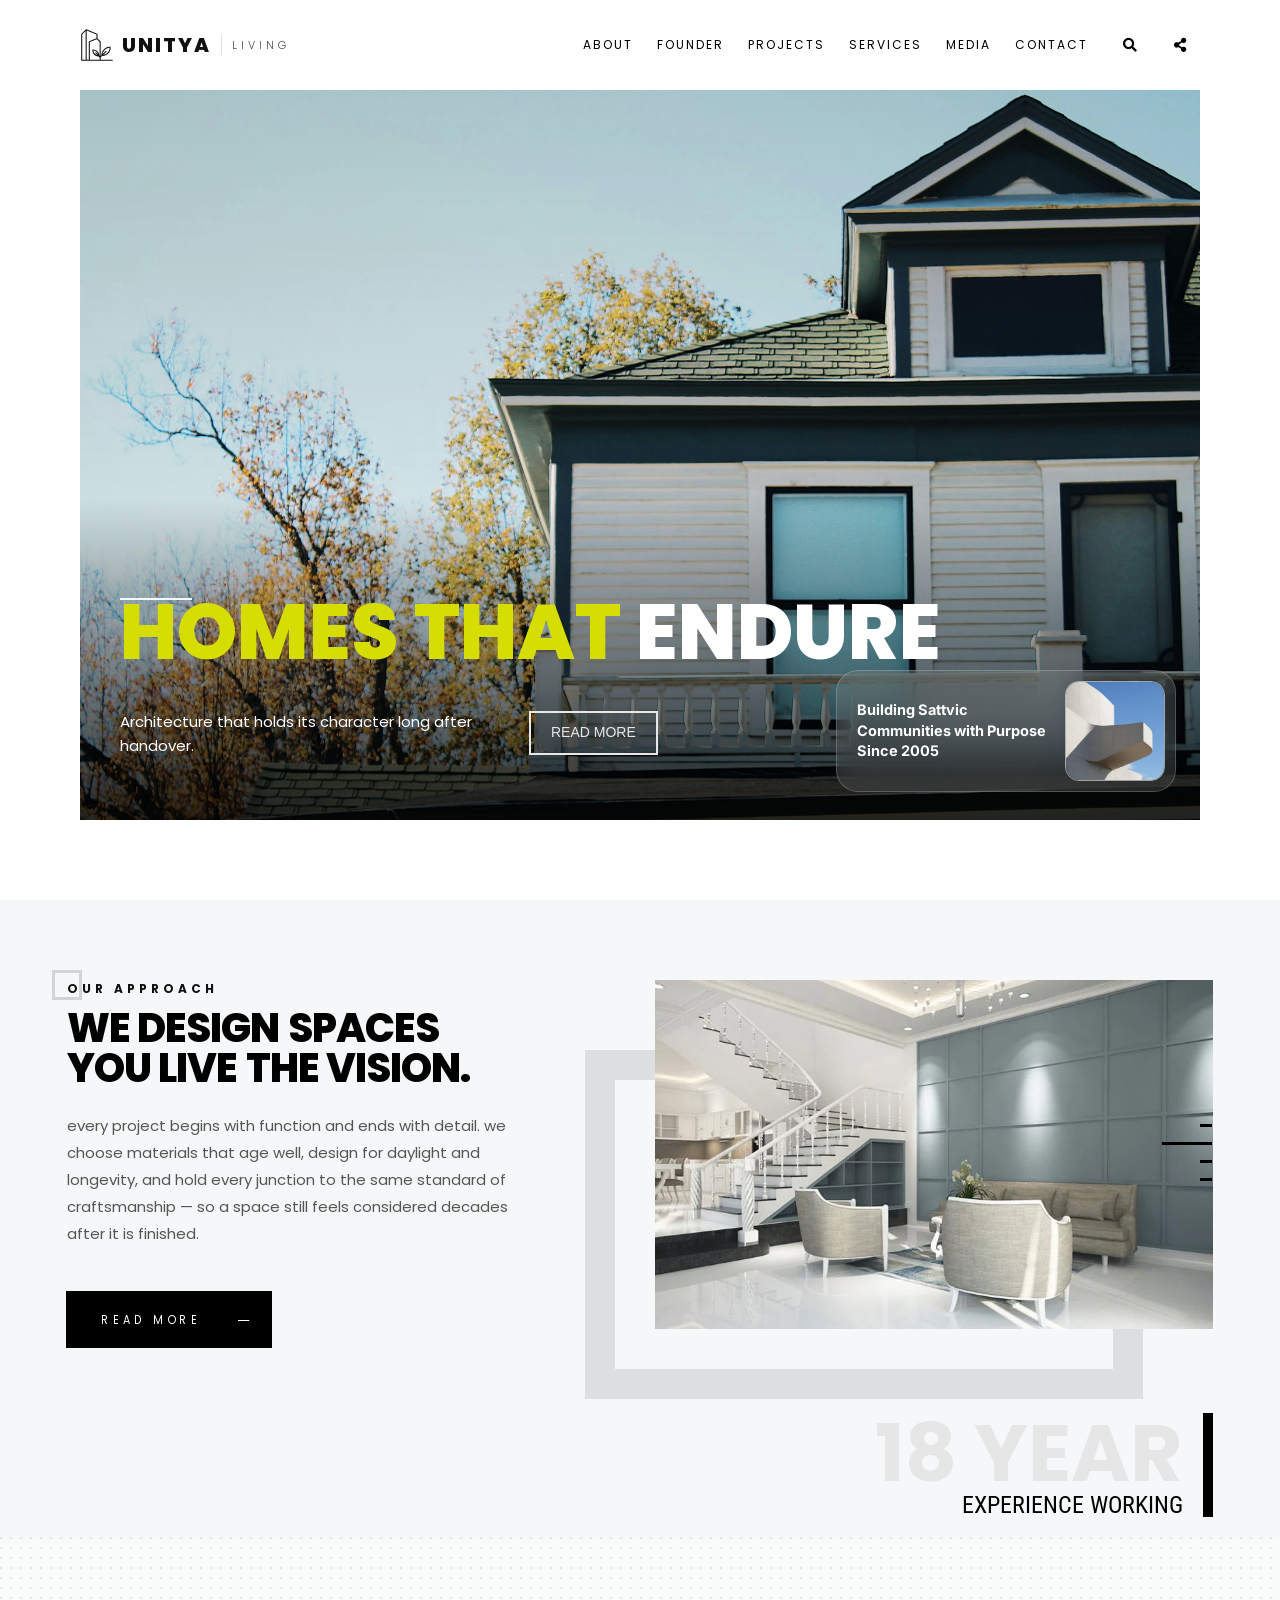
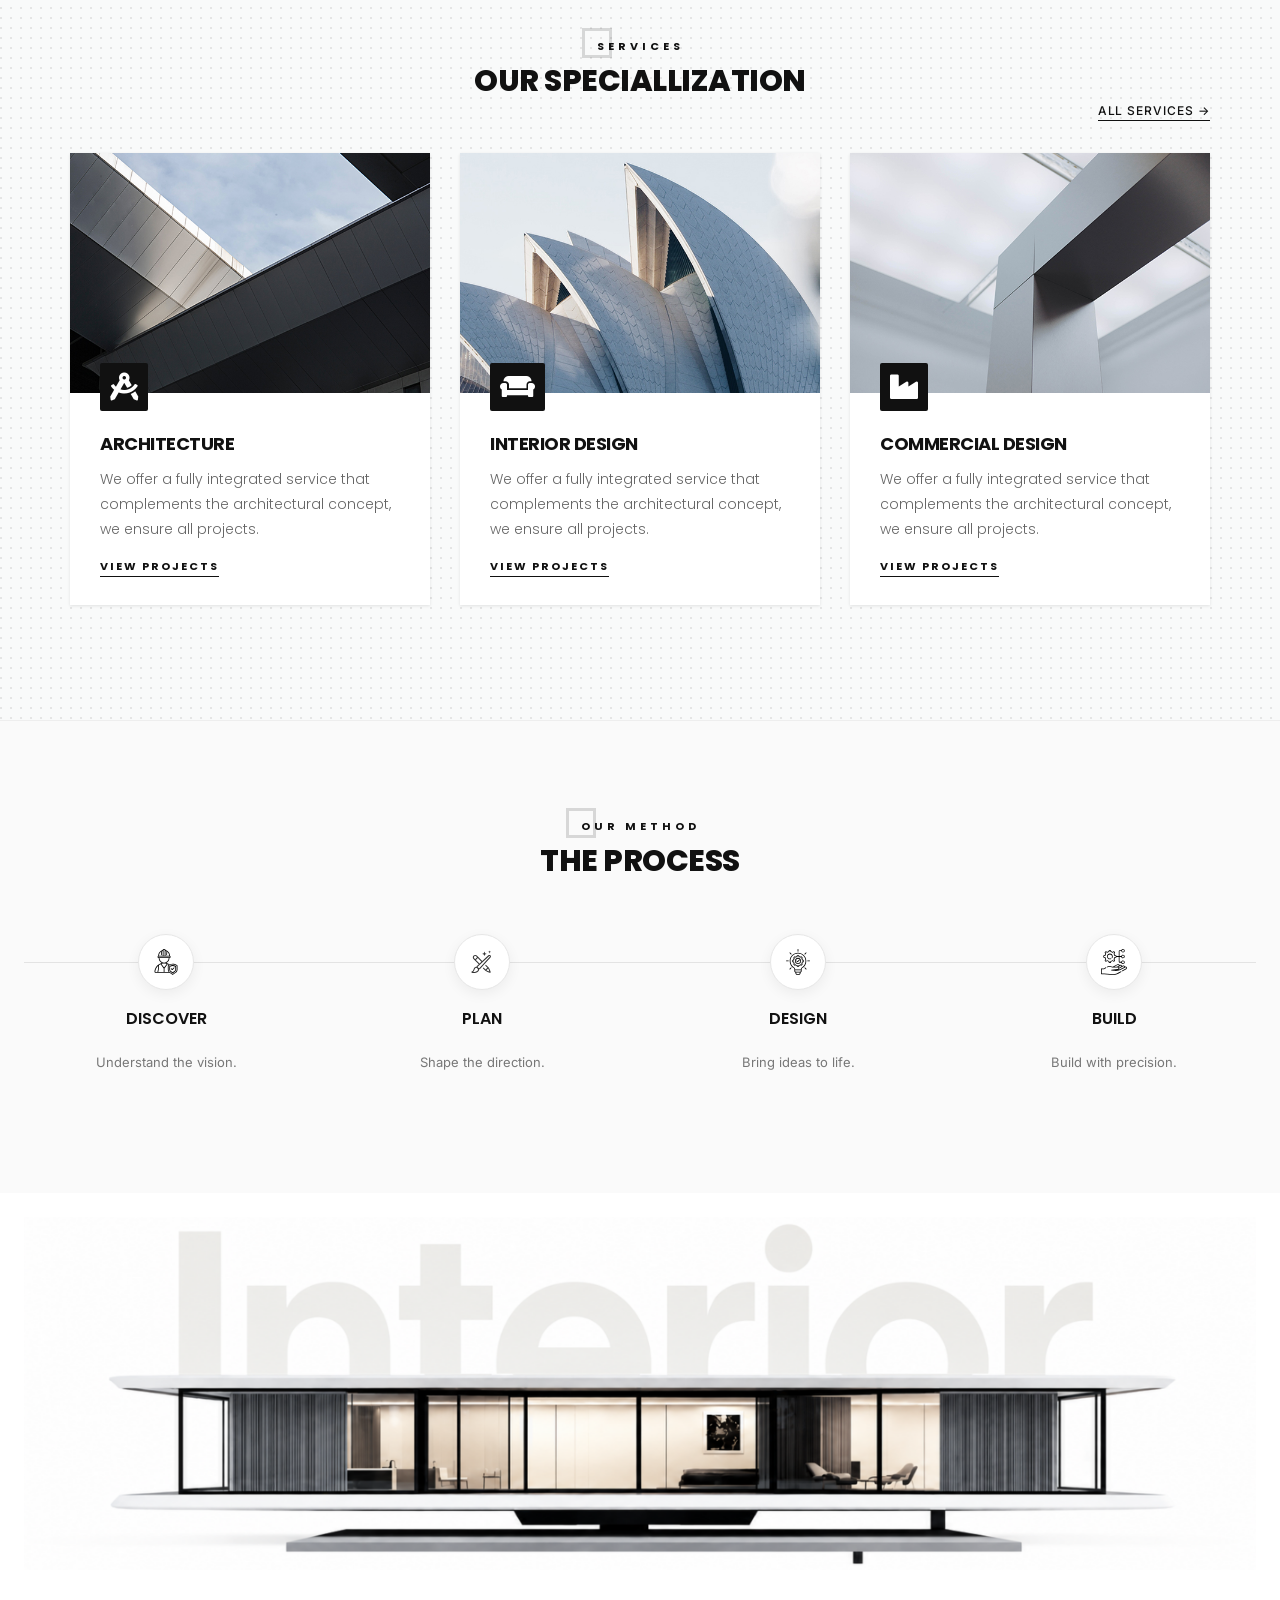
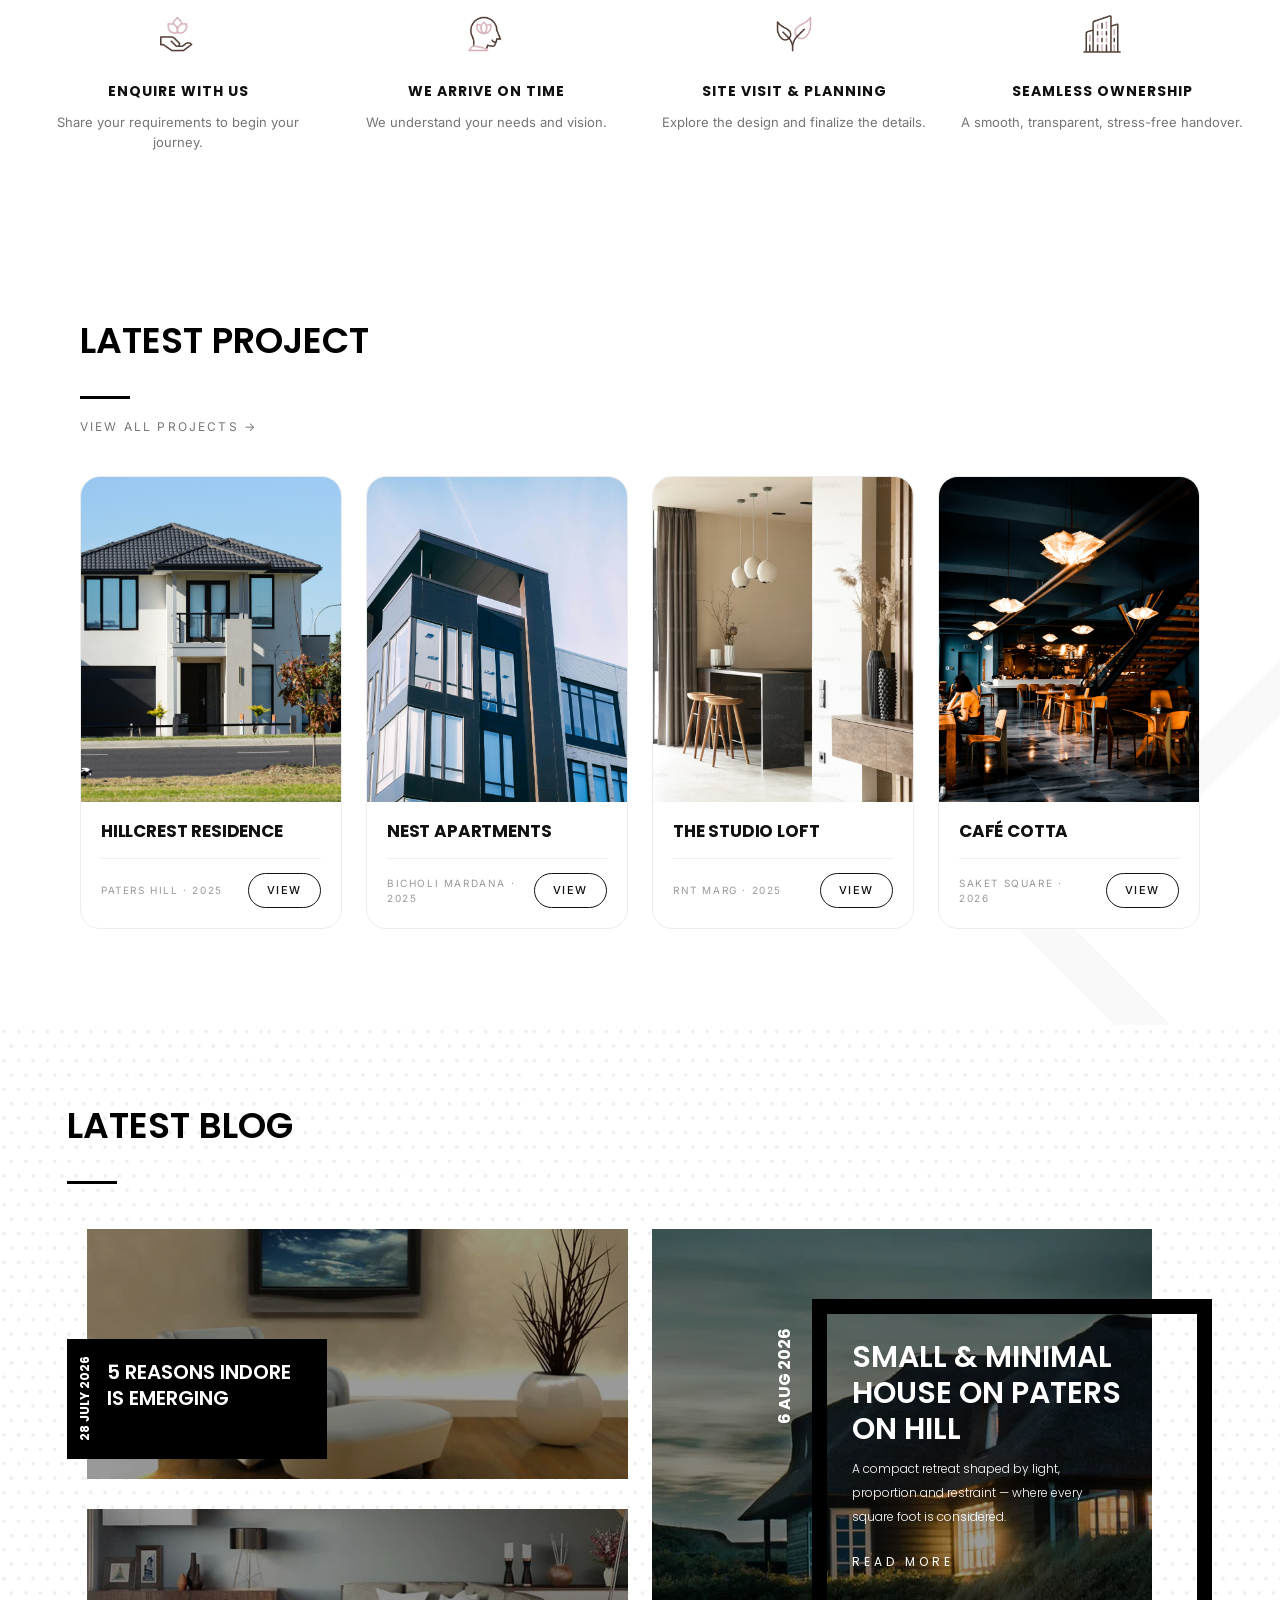
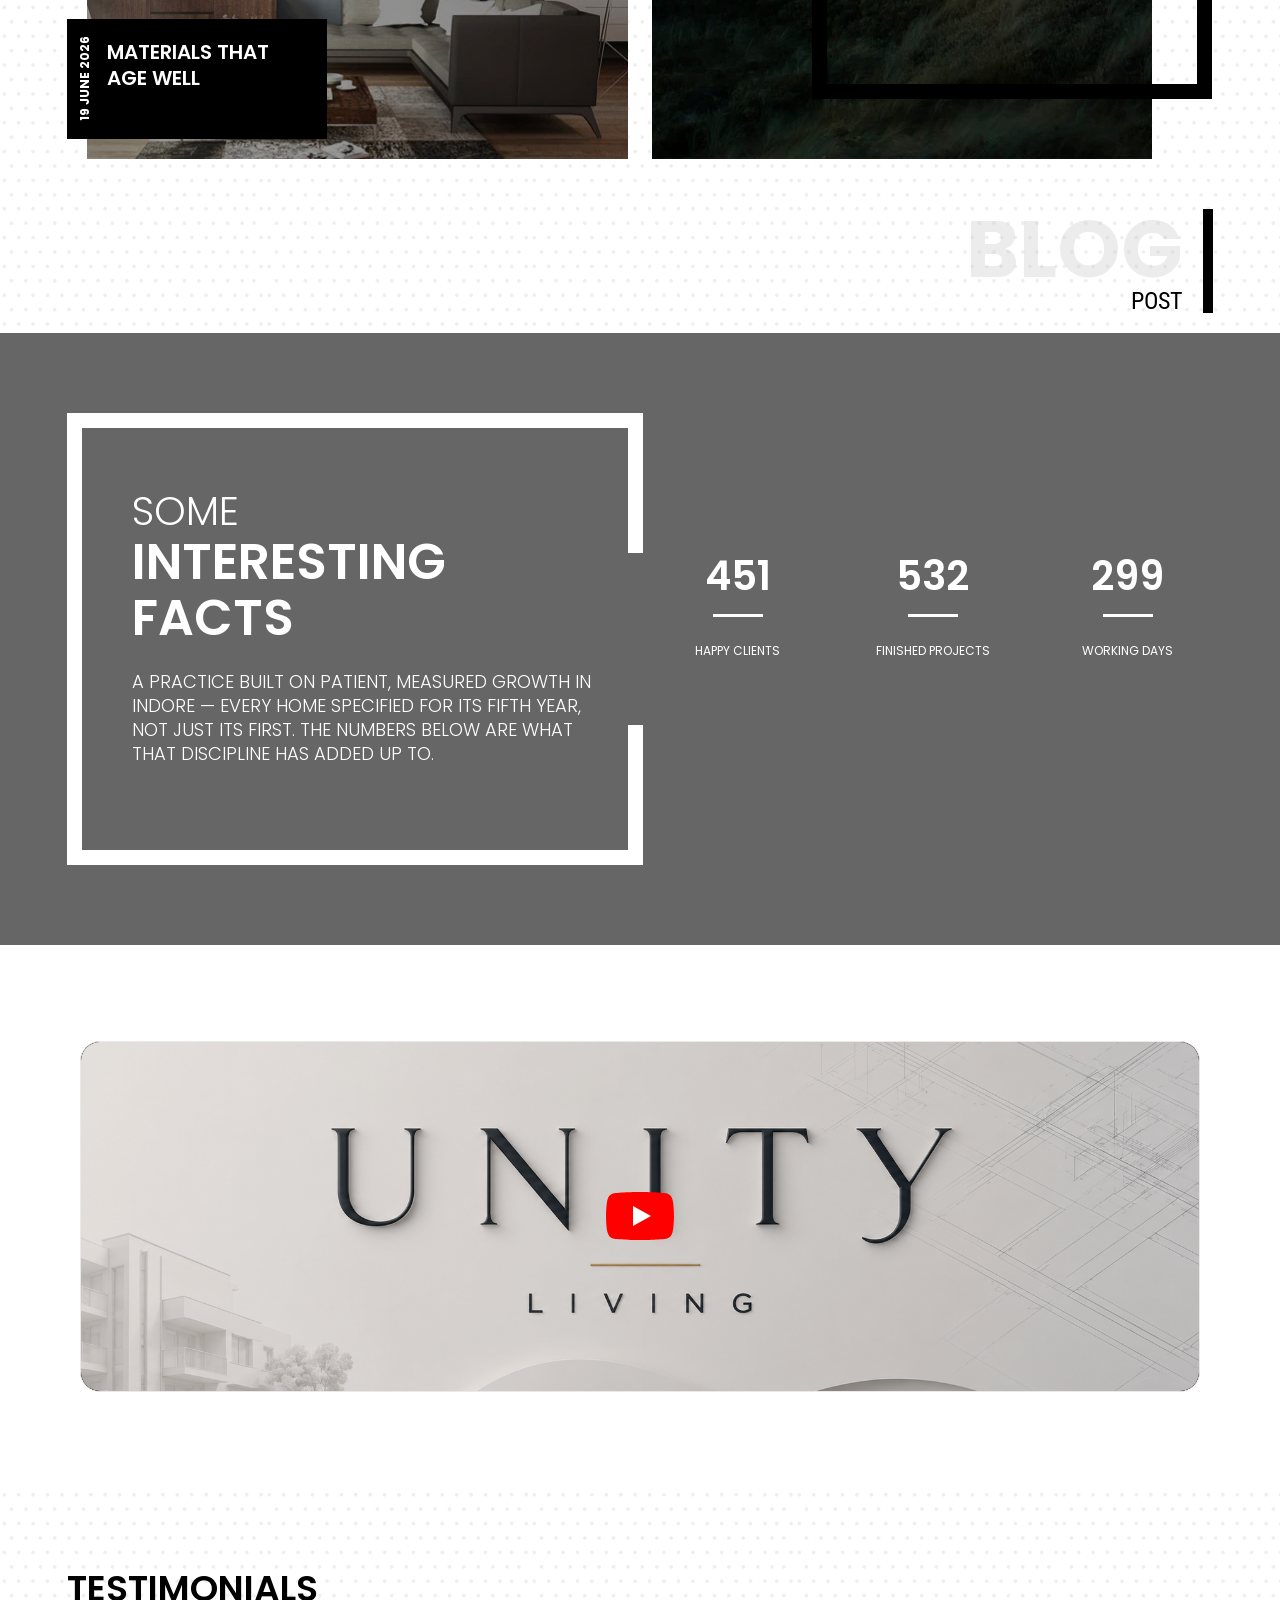
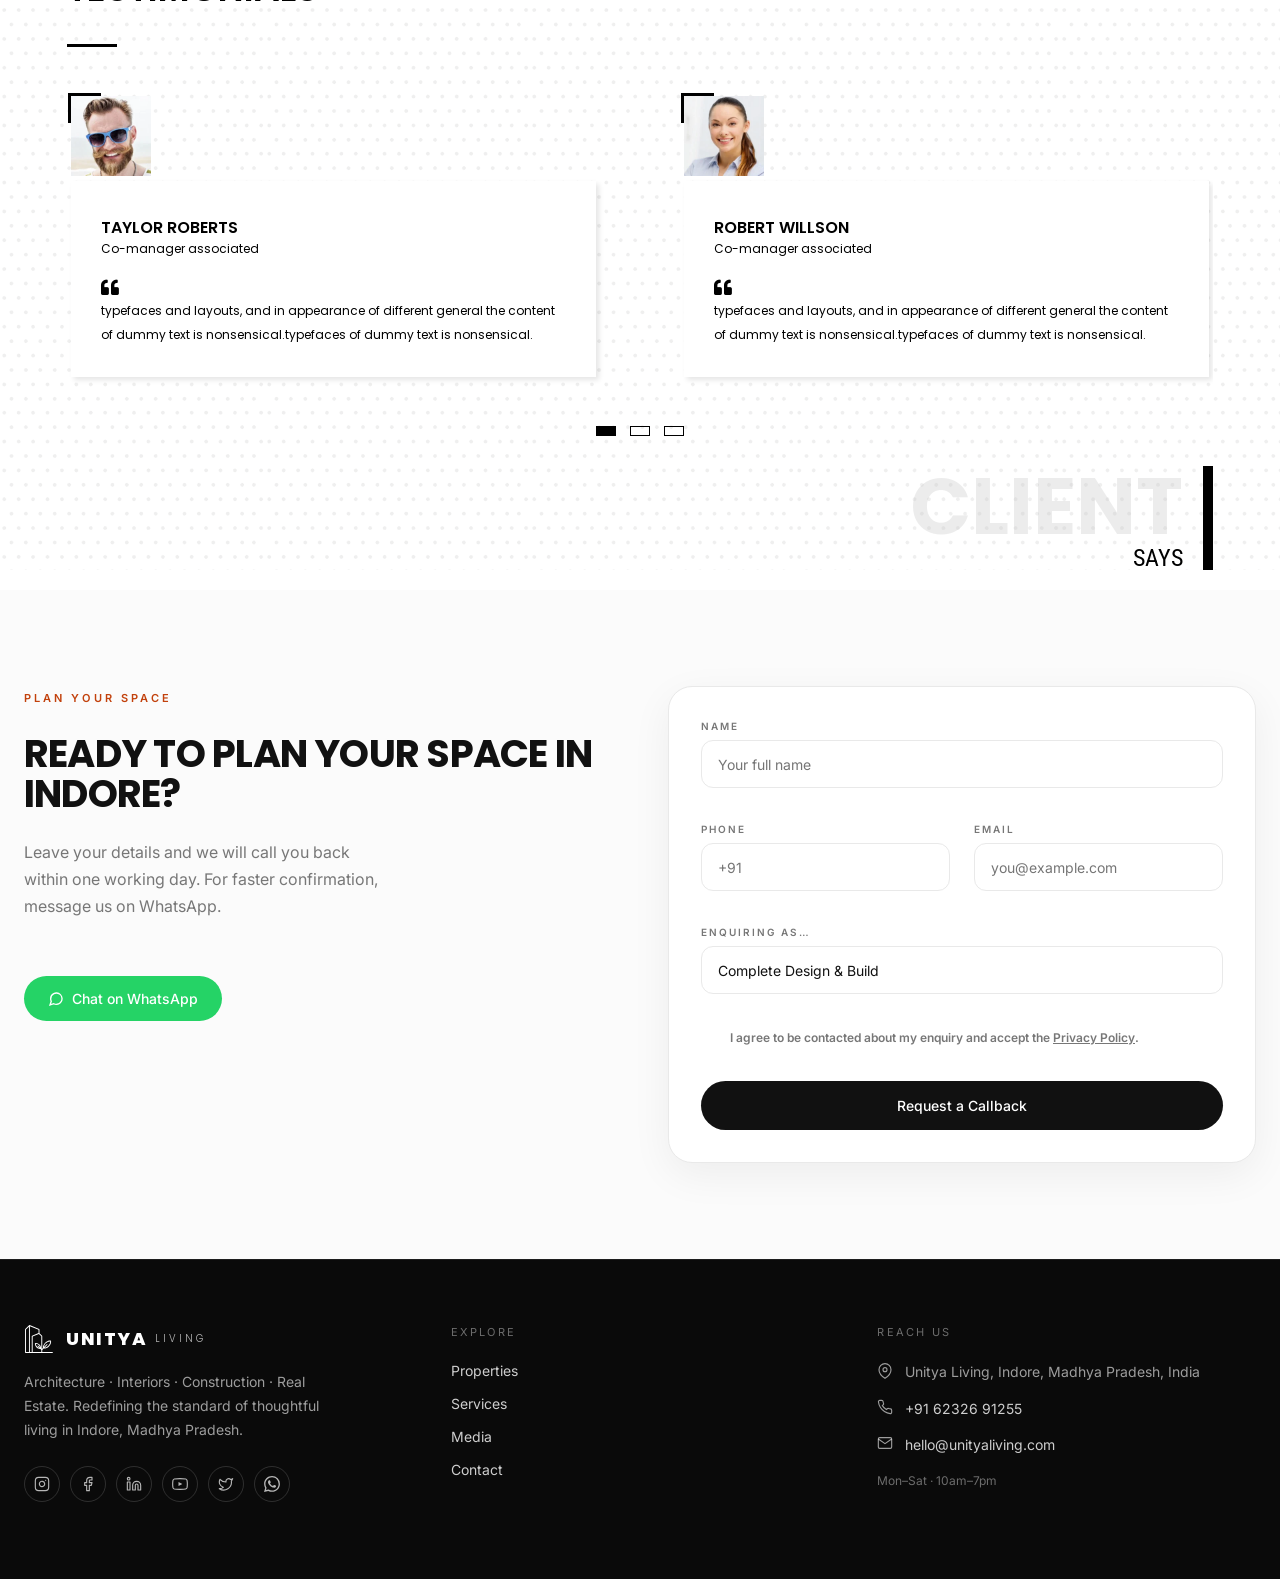
==== commit be6e0ede: "fix: render hero social icons as static overlay (slider layer was hidden)" ====
--- a/modern/index.html
+++ b/modern/index.html
@@ -103,7 +103,7 @@
         .process-line { position: absolute; top: 28px; left: 0; right: 0; height: 1px; background: #e3e3e3; }
         @media (max-width: 767px) { .process-line { display: none; } }
         /* Lifestyle card on hero — hidden on mobile as Unitya */
-        @media (max-width: 768px){ .unitya-lifestyle-hero-card { display:none !important; } }
+        @media (max-width: 768px){ .unitya-lifestyle-hero-card { display:none !important; } #unitya-socials { display:none !important; } }
     </style>
 
 </head>
@@ -255,11 +255,7 @@
                                 {"frame":"hover","speed":"300","ease":"Power1.easeInOut","to":"o:1;rX:0;rY:0;rZ:0;z:0;","style":"c:rgba(255, 255, 255, 1.00);bc:rgba(255, 255, 255, 1.00);bw:1px 1px 1px 1px;"}]' data-textAlign="['left','left','left','left']"
                                 data-paddingtop="[15,15,15,15]" data-paddingright="[50,50,50,50]" data-paddingbottom="[15,15,15,15]" data-paddingleft="[50,50,0,0]" style="z-index: 11; "><a href="about-1.html" class="site-button outline white">READ MORE</a> </div>
 
-                            <!-- Border Part -->                            <!-- LAYER NR. 6 — SOCIALS -->
-                            <div class="tp-caption tp-shape tp-shapewrapper" id="slide-901-socials" data-x="['left','left','left','left']" data-hoffset="['120','120','30','30']" data-y="['bottom','bottom','bottom','bottom']" data-voffset="['42','42','30','24']" data-width="auto" data-height="auto" data-whitespace="nowrap" data-type="html" data-basealign="slide" data-responsive_offset="off" data-responsive="off" data-frames='[{"from":"opacity:0;y:[20px];","speed":900,"to":"o:1;","delay":1600,"ease":"Power3.easeInOut"},{"delay":"wait","speed":300,"to":"opacity:0;","ease":"nothing"}]' data-textAlign="['left','left','left','left']" data-paddingtop="[0,0,0,0]" data-paddingright="[0,0,0,0]" data-paddingbottom="[0,0,0,0]" data-paddingleft="[0,0,0,0]" style="z-index:12; display:flex; align-items:center; gap:6px;">
-                                <a href="#" target="_blank" rel="noreferrer" aria-label="Facebook" style="color:#fff; display:inline-flex; width:34px; height:34px; align-items:center; justify-content:center; text-decoration:none; transition:opacity .3s;"><svg viewBox="0 0 24 24" fill="currentColor" style="width:26px; height:26px; display:block;"><path d="M14 8h3V4h-3c-3.3 0-5 1.9-5 5v3H6v4h3v8h4v-8h3.2l.8-4H13V9c0-.7.3-1 1-1z"/></svg></a><a href="#" target="_blank" rel="noreferrer" aria-label="Twitter" style="color:#fff; display:inline-flex; width:34px; height:34px; align-items:center; justify-content:center; text-decoration:none; transition:opacity .3s;"><svg viewBox="0 0 24 24" fill="currentColor" style="width:26px; height:26px; display:block;"><path d="M22 5.8c-.7.3-1.5.5-2.3.6.8-.5 1.4-1.3 1.7-2.2-.8.5-1.7.8-2.6 1A4.1 4.1 0 0 0 11.7 8c0 .3 0 .6.1.9-3.4-.2-6.4-1.8-8.4-4.2-.4.6-.6 1.3-.6 2.1 0 1.4.7 2.7 1.7 3.4-.6 0-1.2-.2-1.8-.5v.1c0 2 1.4 3.7 3.3 4.1-.3.1-.7.1-1 .1-.2 0-.5 0-.7-.1.5 1.6 2 2.8 3.8 2.8A8.3 8.3 0 0 1 3 18.5 11.7 11.7 0 0 0 9.3 20c7.5 0 11.6-6.2 11.6-11.6v-.5c.8-.6 1.5-1.3 2.1-2.1z"/></svg></a><a href="#" target="_blank" rel="noreferrer" aria-label="Linkedin" style="color:#fff; display:inline-flex; width:34px; height:34px; align-items:center; justify-content:center; text-decoration:none; transition:opacity .3s;"><svg viewBox="0 0 24 24" fill="currentColor" style="width:26px; height:26px; display:block;"><path d="M6.5 8.5H3V21h3.5V8.5zM4.8 3C3.7 3 3 3.8 3 4.8s.7 1.8 1.8 1.8 1.8-.8 1.8-1.8S5.9 3 4.8 3zM21 13.8c0-3.8-2-5.6-4.8-5.6-2.2 0-3.2 1.2-3.8 2v-1.7H9V21h3.5v-6.2c0-1.6.3-3.2 2.3-3.2 2 0 2 1.9 2 3.3V21H21v-7.2z"/></svg></a>
-                            </div>
-                            <!-- Border Part -->
+                            <!-- Border Part -->                                                        <!-- Border Part -->
                             <div class="tp-caption tp-shape tp-shapewrapper " id="slide-901-layer-8" data-x="['left','left','left','left']" data-hoffset="['0','0','0','0']" data-y="['middle','middle','middle','middle']" data-voffset="['0','0','0','0']" data-width="full" data-height="full"
                                 data-whitespace="nowrap" data-visibility="['on','on','off','off']" data-type="shape" data-basealign="slide" data-responsive_offset="off" data-responsive="off" data-frames='[{"delay":50,"speed":100,"frame":"0","from":"opacity:0;","to":"o:1;","ease":"Power3.easeInOut"},{"delay":"wait","speed":1000,"frame":"999","to":"opacity:0;","ease":"Power3.easeIn"}]'
                                 data-textAlign="['inherit','inherit','inherit','inherit']" data-paddingtop="[0,0,0,0]" data-paddingright="[0,0,0,0]" data-paddingbottom="[0,0,0,0]" data-paddingleft="[0,0,0,0]" style="z-index: 10;background-color:rgba(0, 0, 0, 0);border-color:rgb(255,255,255);border-style:solid;border-width:0px 80px 80px 80px;">
@@ -315,11 +311,7 @@
                                 {"frame":"hover","speed":"300","ease":"Power1.easeInOut","to":"o:1;rX:0;rY:0;rZ:0;z:0;","style":"c:rgba(255, 255, 255, 1.00);bc:rgba(255, 255, 255, 1.00);bw:1px 1px 1px 1px;"}]' data-textAlign="['left','left','left','left']"
                                 data-paddingtop="[15,15,15,15]" data-paddingright="[50,50,50,50]" data-paddingbottom="[15,15,15,15]" data-paddingleft="[50,50,0,0]" style="z-index: 11; "><a href="about-1.html" class="site-button outline white">READ MORE</a> </div>
 
-                            <!-- Border Part -->                            <!-- LAYER NR. 6 — SOCIALS -->
-                            <div class="tp-caption tp-shape tp-shapewrapper" id="slide-902-socials" data-x="['left','left','left','left']" data-hoffset="['120','120','30','30']" data-y="['bottom','bottom','bottom','bottom']" data-voffset="['42','42','30','24']" data-width="auto" data-height="auto" data-whitespace="nowrap" data-type="html" data-basealign="slide" data-responsive_offset="off" data-responsive="off" data-frames='[{"from":"opacity:0;y:[20px];","speed":900,"to":"o:1;","delay":1600,"ease":"Power3.easeInOut"},{"delay":"wait","speed":300,"to":"opacity:0;","ease":"nothing"}]' data-textAlign="['left','left','left','left']" data-paddingtop="[0,0,0,0]" data-paddingright="[0,0,0,0]" data-paddingbottom="[0,0,0,0]" data-paddingleft="[0,0,0,0]" style="z-index:12; display:flex; align-items:center; gap:6px;">
-                                <a href="#" target="_blank" rel="noreferrer" aria-label="Facebook" style="color:#fff; display:inline-flex; width:34px; height:34px; align-items:center; justify-content:center; text-decoration:none; transition:opacity .3s;"><svg viewBox="0 0 24 24" fill="currentColor" style="width:26px; height:26px; display:block;"><path d="M14 8h3V4h-3c-3.3 0-5 1.9-5 5v3H6v4h3v8h4v-8h3.2l.8-4H13V9c0-.7.3-1 1-1z"/></svg></a><a href="#" target="_blank" rel="noreferrer" aria-label="Twitter" style="color:#fff; display:inline-flex; width:34px; height:34px; align-items:center; justify-content:center; text-decoration:none; transition:opacity .3s;"><svg viewBox="0 0 24 24" fill="currentColor" style="width:26px; height:26px; display:block;"><path d="M22 5.8c-.7.3-1.5.5-2.3.6.8-.5 1.4-1.3 1.7-2.2-.8.5-1.7.8-2.6 1A4.1 4.1 0 0 0 11.7 8c0 .3 0 .6.1.9-3.4-.2-6.4-1.8-8.4-4.2-.4.6-.6 1.3-.6 2.1 0 1.4.7 2.7 1.7 3.4-.6 0-1.2-.2-1.8-.5v.1c0 2 1.4 3.7 3.3 4.1-.3.1-.7.1-1 .1-.2 0-.5 0-.7-.1.5 1.6 2 2.8 3.8 2.8A8.3 8.3 0 0 1 3 18.5 11.7 11.7 0 0 0 9.3 20c7.5 0 11.6-6.2 11.6-11.6v-.5c.8-.6 1.5-1.3 2.1-2.1z"/></svg></a><a href="#" target="_blank" rel="noreferrer" aria-label="Linkedin" style="color:#fff; display:inline-flex; width:34px; height:34px; align-items:center; justify-content:center; text-decoration:none; transition:opacity .3s;"><svg viewBox="0 0 24 24" fill="currentColor" style="width:26px; height:26px; display:block;"><path d="M6.5 8.5H3V21h3.5V8.5zM4.8 3C3.7 3 3 3.8 3 4.8s.7 1.8 1.8 1.8 1.8-.8 1.8-1.8S5.9 3 4.8 3zM21 13.8c0-3.8-2-5.6-4.8-5.6-2.2 0-3.2 1.2-3.8 2v-1.7H9V21h3.5v-6.2c0-1.6.3-3.2 2.3-3.2 2 0 2 1.9 2 3.3V21H21v-7.2z"/></svg></a>
-                            </div>
-                            <!-- Border Part -->
+                            <!-- Border Part -->                                                        <!-- Border Part -->
                             <div class="tp-caption tp-shape tp-shapewrapper " id="slide-902-layer-8" data-x="['left','left','left','left']" data-hoffset="['0','0','0','0']" data-y="['middle','middle','middle','middle']" data-voffset="['0','0','0','0']" data-width="full" data-height="full"
                                 data-whitespace="nowrap" data-visibility="['on','on','off','off']" data-type="shape" data-basealign="slide" data-responsive_offset="off" data-responsive="off" data-frames='[{"delay":50,"speed":100,"frame":"0","from":"opacity:0;","to":"o:1;","ease":"Power3.easeInOut"},{"delay":"wait","speed":1000,"frame":"999","to":"opacity:0;","ease":"Power3.easeIn"}]'
                                 data-textAlign="['inherit','inherit','inherit','inherit']" data-paddingtop="[0,0,0,0]" data-paddingright="[0,0,0,0]" data-paddingbottom="[0,0,0,0]" data-paddingleft="[0,0,0,0]" style="z-index: 10;background-color:rgba(0, 0, 0, 0);border-color:rgb(255,255,255);border-style:solid;border-width:0px 80px 80px 80px;">
@@ -376,11 +368,7 @@
                                 {"frame":"hover","speed":"300","ease":"Power1.easeInOut","to":"o:1;rX:0;rY:0;rZ:0;z:0;","style":"c:rgba(255, 255, 255, 1.00);bc:rgba(255, 255, 255, 1.00);bw:1px 1px 1px 1px;"}]' data-textAlign="['left','left','left','left']"
                                 data-paddingtop="[15,15,15,15]" data-paddingright="[50,50,50,50]" data-paddingbottom="[15,15,15,15]" data-paddingleft="[50,50,0,0]" style="z-index: 11; "><a href="about-1.html" class="site-button outline white">READ MORE</a> </div>
 
-                            <!-- Border Part -->                            <!-- LAYER NR. 6 — SOCIALS -->
-                            <div class="tp-caption tp-shape tp-shapewrapper" id="slide-903-socials" data-x="['left','left','left','left']" data-hoffset="['120','120','30','30']" data-y="['bottom','bottom','bottom','bottom']" data-voffset="['42','42','30','24']" data-width="auto" data-height="auto" data-whitespace="nowrap" data-type="html" data-basealign="slide" data-responsive_offset="off" data-responsive="off" data-frames='[{"from":"opacity:0;y:[20px];","speed":900,"to":"o:1;","delay":1600,"ease":"Power3.easeInOut"},{"delay":"wait","speed":300,"to":"opacity:0;","ease":"nothing"}]' data-textAlign="['left','left','left','left']" data-paddingtop="[0,0,0,0]" data-paddingright="[0,0,0,0]" data-paddingbottom="[0,0,0,0]" data-paddingleft="[0,0,0,0]" style="z-index:12; display:flex; align-items:center; gap:6px;">
-                                <a href="#" target="_blank" rel="noreferrer" aria-label="Facebook" style="color:#fff; display:inline-flex; width:34px; height:34px; align-items:center; justify-content:center; text-decoration:none; transition:opacity .3s;"><svg viewBox="0 0 24 24" fill="currentColor" style="width:26px; height:26px; display:block;"><path d="M14 8h3V4h-3c-3.3 0-5 1.9-5 5v3H6v4h3v8h4v-8h3.2l.8-4H13V9c0-.7.3-1 1-1z"/></svg></a><a href="#" target="_blank" rel="noreferrer" aria-label="Twitter" style="color:#fff; display:inline-flex; width:34px; height:34px; align-items:center; justify-content:center; text-decoration:none; transition:opacity .3s;"><svg viewBox="0 0 24 24" fill="currentColor" style="width:26px; height:26px; display:block;"><path d="M22 5.8c-.7.3-1.5.5-2.3.6.8-.5 1.4-1.3 1.7-2.2-.8.5-1.7.8-2.6 1A4.1 4.1 0 0 0 11.7 8c0 .3 0 .6.1.9-3.4-.2-6.4-1.8-8.4-4.2-.4.6-.6 1.3-.6 2.1 0 1.4.7 2.7 1.7 3.4-.6 0-1.2-.2-1.8-.5v.1c0 2 1.4 3.7 3.3 4.1-.3.1-.7.1-1 .1-.2 0-.5 0-.7-.1.5 1.6 2 2.8 3.8 2.8A8.3 8.3 0 0 1 3 18.5 11.7 11.7 0 0 0 9.3 20c7.5 0 11.6-6.2 11.6-11.6v-.5c.8-.6 1.5-1.3 2.1-2.1z"/></svg></a><a href="#" target="_blank" rel="noreferrer" aria-label="Linkedin" style="color:#fff; display:inline-flex; width:34px; height:34px; align-items:center; justify-content:center; text-decoration:none; transition:opacity .3s;"><svg viewBox="0 0 24 24" fill="currentColor" style="width:26px; height:26px; display:block;"><path d="M6.5 8.5H3V21h3.5V8.5zM4.8 3C3.7 3 3 3.8 3 4.8s.7 1.8 1.8 1.8 1.8-.8 1.8-1.8S5.9 3 4.8 3zM21 13.8c0-3.8-2-5.6-4.8-5.6-2.2 0-3.2 1.2-3.8 2v-1.7H9V21h3.5v-6.2c0-1.6.3-3.2 2.3-3.2 2 0 2 1.9 2 3.3V21H21v-7.2z"/></svg></a>
-                            </div>
-                            <!-- Border Part -->
+                            <!-- Border Part -->                                                        <!-- Border Part -->
                             <div class="tp-caption tp-shape tp-shapewrapper " id="slide-903-layer-8" data-x="['left','left','left','left']" data-hoffset="['0','0','0','0']" data-y="['middle','middle','middle','middle']" data-voffset="['0','0','0','0']" data-width="full" data-height="full"
                                 data-whitespace="nowrap" data-visibility="['on','on','off','off']" data-type="shape" data-basealign="slide" data-responsive_offset="off" data-responsive="off" data-frames='[{"delay":50,"speed":100,"frame":"0","from":"opacity:0;","to":"o:1;","ease":"Power3.easeInOut"},{"delay":"wait","speed":1000,"frame":"999","to":"opacity:0;","ease":"Power3.easeIn"}]'
                                 data-textAlign="['inherit','inherit','inherit','inherit']" data-paddingtop="[0,0,0,0]" data-paddingright="[0,0,0,0]" data-paddingbottom="[0,0,0,0]" data-paddingleft="[0,0,0,0]" style="z-index: 10;background-color:rgba(0, 0, 0, 0);border-color:rgb(255,255,255);border-style:solid;border-width:0px 80px 80px 80px;">
@@ -437,11 +425,7 @@
                                 {"frame":"hover","speed":"300","ease":"Power1.easeInOut","to":"o:1;rX:0;rY:0;rZ:0;z:0;","style":"c:rgba(255, 255, 255, 1.00);bc:rgba(255, 255, 255, 1.00);bw:1px 1px 1px 1px;"}]' data-textAlign="['left','left','left','left']"
                                 data-paddingtop="[15,15,15,15]" data-paddingright="[50,50,50,50]" data-paddingbottom="[15,15,15,15]" data-paddingleft="[50,50,0,0]" style="z-index: 11; "><a href="about-1.html" class="site-button outline white">READ MORE</a> </div>
 
-                            <!-- Border Part -->                            <!-- LAYER NR. 6 — SOCIALS -->
-                            <div class="tp-caption tp-shape tp-shapewrapper" id="slide-904-socials" data-x="['left','left','left','left']" data-hoffset="['120','120','30','30']" data-y="['bottom','bottom','bottom','bottom']" data-voffset="['42','42','30','24']" data-width="auto" data-height="auto" data-whitespace="nowrap" data-type="html" data-basealign="slide" data-responsive_offset="off" data-responsive="off" data-frames='[{"from":"opacity:0;y:[20px];","speed":900,"to":"o:1;","delay":1600,"ease":"Power3.easeInOut"},{"delay":"wait","speed":300,"to":"opacity:0;","ease":"nothing"}]' data-textAlign="['left','left','left','left']" data-paddingtop="[0,0,0,0]" data-paddingright="[0,0,0,0]" data-paddingbottom="[0,0,0,0]" data-paddingleft="[0,0,0,0]" style="z-index:12; display:flex; align-items:center; gap:6px;">
-                                <a href="#" target="_blank" rel="noreferrer" aria-label="Facebook" style="color:#fff; display:inline-flex; width:34px; height:34px; align-items:center; justify-content:center; text-decoration:none; transition:opacity .3s;"><svg viewBox="0 0 24 24" fill="currentColor" style="width:26px; height:26px; display:block;"><path d="M14 8h3V4h-3c-3.3 0-5 1.9-5 5v3H6v4h3v8h4v-8h3.2l.8-4H13V9c0-.7.3-1 1-1z"/></svg></a><a href="#" target="_blank" rel="noreferrer" aria-label="Twitter" style="color:#fff; display:inline-flex; width:34px; height:34px; align-items:center; justify-content:center; text-decoration:none; transition:opacity .3s;"><svg viewBox="0 0 24 24" fill="currentColor" style="width:26px; height:26px; display:block;"><path d="M22 5.8c-.7.3-1.5.5-2.3.6.8-.5 1.4-1.3 1.7-2.2-.8.5-1.7.8-2.6 1A4.1 4.1 0 0 0 11.7 8c0 .3 0 .6.1.9-3.4-.2-6.4-1.8-8.4-4.2-.4.6-.6 1.3-.6 2.1 0 1.4.7 2.7 1.7 3.4-.6 0-1.2-.2-1.8-.5v.1c0 2 1.4 3.7 3.3 4.1-.3.1-.7.1-1 .1-.2 0-.5 0-.7-.1.5 1.6 2 2.8 3.8 2.8A8.3 8.3 0 0 1 3 18.5 11.7 11.7 0 0 0 9.3 20c7.5 0 11.6-6.2 11.6-11.6v-.5c.8-.6 1.5-1.3 2.1-2.1z"/></svg></a><a href="#" target="_blank" rel="noreferrer" aria-label="Linkedin" style="color:#fff; display:inline-flex; width:34px; height:34px; align-items:center; justify-content:center; text-decoration:none; transition:opacity .3s;"><svg viewBox="0 0 24 24" fill="currentColor" style="width:26px; height:26px; display:block;"><path d="M6.5 8.5H3V21h3.5V8.5zM4.8 3C3.7 3 3 3.8 3 4.8s.7 1.8 1.8 1.8 1.8-.8 1.8-1.8S5.9 3 4.8 3zM21 13.8c0-3.8-2-5.6-4.8-5.6-2.2 0-3.2 1.2-3.8 2v-1.7H9V21h3.5v-6.2c0-1.6.3-3.2 2.3-3.2 2 0 2 1.9 2 3.3V21H21v-7.2z"/></svg></a>
-                            </div>
-                            <!-- Border Part -->
+                            <!-- Border Part -->                                                        <!-- Border Part -->
                             <div class="tp-caption tp-shape tp-shapewrapper " id="slide-904-layer-8" data-x="['left','left','left','left']" data-hoffset="['0','0','0','0']" data-y="['middle','middle','middle','middle']" data-voffset="['0','0','0','0']" data-width="full" data-height="full"
                                 data-whitespace="nowrap" data-visibility="['on','on','off','off']" data-type="shape" data-basealign="slide" data-responsive_offset="off" data-responsive="off" data-frames='[{"delay":50,"speed":100,"frame":"0","from":"opacity:0;","to":"o:1;","ease":"Power3.easeInOut"},{"delay":"wait","speed":1000,"frame":"999","to":"opacity:0;","ease":"Power3.easeIn"}]'
                                 data-textAlign="['inherit','inherit','inherit','inherit']" data-paddingtop="[0,0,0,0]" data-paddingright="[0,0,0,0]" data-paddingbottom="[0,0,0,0]" data-paddingleft="[0,0,0,0]" style="z-index: 10;background-color:rgba(0, 0, 0, 0);border-color:rgb(255,255,255);border-style:solid;border-width:0px 80px 80px 80px;">
@@ -498,11 +482,7 @@
                                 {"frame":"hover","speed":"300","ease":"Power1.easeInOut","to":"o:1;rX:0;rY:0;rZ:0;z:0;","style":"c:rgba(255, 255, 255, 1.00);bc:rgba(255, 255, 255, 1.00);bw:1px 1px 1px 1px;"}]' data-textAlign="['left','left','left','left']"
                                 data-paddingtop="[15,15,15,15]" data-paddingright="[50,50,50,50]" data-paddingbottom="[15,15,15,15]" data-paddingleft="[50,50,0,0]" style="z-index: 11; "><a href="about-1.html" class="site-button outline white">READ MORE</a> </div>
 
-                            <!-- Border Part -->                            <!-- LAYER NR. 6 — SOCIALS -->
-                            <div class="tp-caption tp-shape tp-shapewrapper" id="slide-905-socials" data-x="['left','left','left','left']" data-hoffset="['120','120','30','30']" data-y="['bottom','bottom','bottom','bottom']" data-voffset="['42','42','30','24']" data-width="auto" data-height="auto" data-whitespace="nowrap" data-type="html" data-basealign="slide" data-responsive_offset="off" data-responsive="off" data-frames='[{"from":"opacity:0;y:[20px];","speed":900,"to":"o:1;","delay":1600,"ease":"Power3.easeInOut"},{"delay":"wait","speed":300,"to":"opacity:0;","ease":"nothing"}]' data-textAlign="['left','left','left','left']" data-paddingtop="[0,0,0,0]" data-paddingright="[0,0,0,0]" data-paddingbottom="[0,0,0,0]" data-paddingleft="[0,0,0,0]" style="z-index:12; display:flex; align-items:center; gap:6px;">
-                                <a href="#" target="_blank" rel="noreferrer" aria-label="Facebook" style="color:#fff; display:inline-flex; width:34px; height:34px; align-items:center; justify-content:center; text-decoration:none; transition:opacity .3s;"><svg viewBox="0 0 24 24" fill="currentColor" style="width:26px; height:26px; display:block;"><path d="M14 8h3V4h-3c-3.3 0-5 1.9-5 5v3H6v4h3v8h4v-8h3.2l.8-4H13V9c0-.7.3-1 1-1z"/></svg></a><a href="#" target="_blank" rel="noreferrer" aria-label="Twitter" style="color:#fff; display:inline-flex; width:34px; height:34px; align-items:center; justify-content:center; text-decoration:none; transition:opacity .3s;"><svg viewBox="0 0 24 24" fill="currentColor" style="width:26px; height:26px; display:block;"><path d="M22 5.8c-.7.3-1.5.5-2.3.6.8-.5 1.4-1.3 1.7-2.2-.8.5-1.7.8-2.6 1A4.1 4.1 0 0 0 11.7 8c0 .3 0 .6.1.9-3.4-.2-6.4-1.8-8.4-4.2-.4.6-.6 1.3-.6 2.1 0 1.4.7 2.7 1.7 3.4-.6 0-1.2-.2-1.8-.5v.1c0 2 1.4 3.7 3.3 4.1-.3.1-.7.1-1 .1-.2 0-.5 0-.7-.1.5 1.6 2 2.8 3.8 2.8A8.3 8.3 0 0 1 3 18.5 11.7 11.7 0 0 0 9.3 20c7.5 0 11.6-6.2 11.6-11.6v-.5c.8-.6 1.5-1.3 2.1-2.1z"/></svg></a><a href="#" target="_blank" rel="noreferrer" aria-label="Linkedin" style="color:#fff; display:inline-flex; width:34px; height:34px; align-items:center; justify-content:center; text-decoration:none; transition:opacity .3s;"><svg viewBox="0 0 24 24" fill="currentColor" style="width:26px; height:26px; display:block;"><path d="M6.5 8.5H3V21h3.5V8.5zM4.8 3C3.7 3 3 3.8 3 4.8s.7 1.8 1.8 1.8 1.8-.8 1.8-1.8S5.9 3 4.8 3zM21 13.8c0-3.8-2-5.6-4.8-5.6-2.2 0-3.2 1.2-3.8 2v-1.7H9V21h3.5v-6.2c0-1.6.3-3.2 2.3-3.2 2 0 2 1.9 2 3.3V21H21v-7.2z"/></svg></a>
-                            </div>
-                            <!-- Border Part -->
+                            <!-- Border Part -->                                                        <!-- Border Part -->
                             <div class="tp-caption tp-shape tp-shapewrapper " id="slide-905-layer-8" data-x="['left','left','left','left']" data-hoffset="['0','0','0','0']" data-y="['middle','middle','middle','middle']" data-voffset="['0','0','0','0']" data-width="full" data-height="full"
                                 data-whitespace="nowrap" data-visibility="['on','on','off','off']" data-type="shape" data-basealign="slide" data-responsive_offset="off" data-responsive="off" data-frames='[{"delay":50,"speed":100,"frame":"0","from":"opacity:0;","to":"o:1;","ease":"Power3.easeInOut"},{"delay":"wait","speed":1000,"frame":"999","to":"opacity:0;","ease":"Power3.easeIn"}]'
                                 data-textAlign="['inherit','inherit','inherit','inherit']" data-paddingtop="[0,0,0,0]" data-paddingright="[0,0,0,0]" data-paddingbottom="[0,0,0,0]" data-paddingleft="[0,0,0,0]" style="z-index: 10;background-color:rgba(0, 0, 0, 0);border-color:rgb(255,255,255);border-style:solid;border-width:0px 80px 80px 80px;">
@@ -559,11 +539,7 @@
                                 {"frame":"hover","speed":"300","ease":"Power1.easeInOut","to":"o:1;rX:0;rY:0;rZ:0;z:0;","style":"c:rgba(255, 255, 255, 1.00);bc:rgba(255, 255, 255, 1.00);bw:1px 1px 1px 1px;"}]' data-textAlign="['left','left','left','left']"
                                 data-paddingtop="[15,15,15,15]" data-paddingright="[50,50,50,50]" data-paddingbottom="[15,15,15,15]" data-paddingleft="[50,50,0,0]" style="z-index: 11; "><a href="about-1.html" class="site-button outline white">READ MORE</a> </div>
 
-                            <!-- Border Part -->                            <!-- LAYER NR. 6 — SOCIALS -->
-                            <div class="tp-caption tp-shape tp-shapewrapper" id="slide-906-socials" data-x="['left','left','left','left']" data-hoffset="['120','120','30','30']" data-y="['bottom','bottom','bottom','bottom']" data-voffset="['42','42','30','24']" data-width="auto" data-height="auto" data-whitespace="nowrap" data-type="html" data-basealign="slide" data-responsive_offset="off" data-responsive="off" data-frames='[{"from":"opacity:0;y:[20px];","speed":900,"to":"o:1;","delay":1600,"ease":"Power3.easeInOut"},{"delay":"wait","speed":300,"to":"opacity:0;","ease":"nothing"}]' data-textAlign="['left','left','left','left']" data-paddingtop="[0,0,0,0]" data-paddingright="[0,0,0,0]" data-paddingbottom="[0,0,0,0]" data-paddingleft="[0,0,0,0]" style="z-index:12; display:flex; align-items:center; gap:6px;">
-                                <a href="#" target="_blank" rel="noreferrer" aria-label="Facebook" style="color:#fff; display:inline-flex; width:34px; height:34px; align-items:center; justify-content:center; text-decoration:none; transition:opacity .3s;"><svg viewBox="0 0 24 24" fill="currentColor" style="width:26px; height:26px; display:block;"><path d="M14 8h3V4h-3c-3.3 0-5 1.9-5 5v3H6v4h3v8h4v-8h3.2l.8-4H13V9c0-.7.3-1 1-1z"/></svg></a><a href="#" target="_blank" rel="noreferrer" aria-label="Twitter" style="color:#fff; display:inline-flex; width:34px; height:34px; align-items:center; justify-content:center; text-decoration:none; transition:opacity .3s;"><svg viewBox="0 0 24 24" fill="currentColor" style="width:26px; height:26px; display:block;"><path d="M22 5.8c-.7.3-1.5.5-2.3.6.8-.5 1.4-1.3 1.7-2.2-.8.5-1.7.8-2.6 1A4.1 4.1 0 0 0 11.7 8c0 .3 0 .6.1.9-3.4-.2-6.4-1.8-8.4-4.2-.4.6-.6 1.3-.6 2.1 0 1.4.7 2.7 1.7 3.4-.6 0-1.2-.2-1.8-.5v.1c0 2 1.4 3.7 3.3 4.1-.3.1-.7.1-1 .1-.2 0-.5 0-.7-.1.5 1.6 2 2.8 3.8 2.8A8.3 8.3 0 0 1 3 18.5 11.7 11.7 0 0 0 9.3 20c7.5 0 11.6-6.2 11.6-11.6v-.5c.8-.6 1.5-1.3 2.1-2.1z"/></svg></a><a href="#" target="_blank" rel="noreferrer" aria-label="Linkedin" style="color:#fff; display:inline-flex; width:34px; height:34px; align-items:center; justify-content:center; text-decoration:none; transition:opacity .3s;"><svg viewBox="0 0 24 24" fill="currentColor" style="width:26px; height:26px; display:block;"><path d="M6.5 8.5H3V21h3.5V8.5zM4.8 3C3.7 3 3 3.8 3 4.8s.7 1.8 1.8 1.8 1.8-.8 1.8-1.8S5.9 3 4.8 3zM21 13.8c0-3.8-2-5.6-4.8-5.6-2.2 0-3.2 1.2-3.8 2v-1.7H9V21h3.5v-6.2c0-1.6.3-3.2 2.3-3.2 2 0 2 1.9 2 3.3V21H21v-7.2z"/></svg></a>
-                            </div>
-                            <!-- Border Part -->
+                            <!-- Border Part -->                                                        <!-- Border Part -->
                             <div class="tp-caption tp-shape tp-shapewrapper " id="slide-906-layer-8" data-x="['left','left','left','left']" data-hoffset="['0','0','0','0']" data-y="['middle','middle','middle','middle']" data-voffset="['0','0','0','0']" data-width="full" data-height="full"
                                 data-whitespace="nowrap" data-visibility="['on','on','off','off']" data-type="shape" data-basealign="slide" data-responsive_offset="off" data-responsive="off" data-frames='[{"delay":50,"speed":100,"frame":"0","from":"opacity:0;","to":"o:1;","ease":"Power3.easeInOut"},{"delay":"wait","speed":1000,"frame":"999","to":"opacity:0;","ease":"Power3.easeIn"}]'
                                 data-textAlign="['inherit','inherit','inherit','inherit']" data-paddingtop="[0,0,0,0]" data-paddingright="[0,0,0,0]" data-paddingbottom="[0,0,0,0]" data-paddingleft="[0,0,0,0]" style="z-index: 10;background-color:rgba(0, 0, 0, 0);border-color:rgb(255,255,255);border-style:solid;border-width:0px 80px 80px 80px;">
@@ -620,11 +596,7 @@
                                 {"frame":"hover","speed":"300","ease":"Power1.easeInOut","to":"o:1;rX:0;rY:0;rZ:0;z:0;","style":"c:rgba(255, 255, 255, 1.00);bc:rgba(255, 255, 255, 1.00);bw:1px 1px 1px 1px;"}]' data-textAlign="['left','left','left','left']"
                                 data-paddingtop="[15,15,15,15]" data-paddingright="[50,50,50,50]" data-paddingbottom="[15,15,15,15]" data-paddingleft="[50,50,0,0]" style="z-index: 11; "><a href="about-1.html" class="site-button outline white">READ MORE</a> </div>
 
-                            <!-- Border Part -->                            <!-- LAYER NR. 6 — SOCIALS -->
-                            <div class="tp-caption tp-shape tp-shapewrapper" id="slide-907-socials" data-x="['left','left','left','left']" data-hoffset="['120','120','30','30']" data-y="['bottom','bottom','bottom','bottom']" data-voffset="['42','42','30','24']" data-width="auto" data-height="auto" data-whitespace="nowrap" data-type="html" data-basealign="slide" data-responsive_offset="off" data-responsive="off" data-frames='[{"from":"opacity:0;y:[20px];","speed":900,"to":"o:1;","delay":1600,"ease":"Power3.easeInOut"},{"delay":"wait","speed":300,"to":"opacity:0;","ease":"nothing"}]' data-textAlign="['left','left','left','left']" data-paddingtop="[0,0,0,0]" data-paddingright="[0,0,0,0]" data-paddingbottom="[0,0,0,0]" data-paddingleft="[0,0,0,0]" style="z-index:12; display:flex; align-items:center; gap:6px;">
-                                <a href="#" target="_blank" rel="noreferrer" aria-label="Facebook" style="color:#fff; display:inline-flex; width:34px; height:34px; align-items:center; justify-content:center; text-decoration:none; transition:opacity .3s;"><svg viewBox="0 0 24 24" fill="currentColor" style="width:26px; height:26px; display:block;"><path d="M14 8h3V4h-3c-3.3 0-5 1.9-5 5v3H6v4h3v8h4v-8h3.2l.8-4H13V9c0-.7.3-1 1-1z"/></svg></a><a href="#" target="_blank" rel="noreferrer" aria-label="Twitter" style="color:#fff; display:inline-flex; width:34px; height:34px; align-items:center; justify-content:center; text-decoration:none; transition:opacity .3s;"><svg viewBox="0 0 24 24" fill="currentColor" style="width:26px; height:26px; display:block;"><path d="M22 5.8c-.7.3-1.5.5-2.3.6.8-.5 1.4-1.3 1.7-2.2-.8.5-1.7.8-2.6 1A4.1 4.1 0 0 0 11.7 8c0 .3 0 .6.1.9-3.4-.2-6.4-1.8-8.4-4.2-.4.6-.6 1.3-.6 2.1 0 1.4.7 2.7 1.7 3.4-.6 0-1.2-.2-1.8-.5v.1c0 2 1.4 3.7 3.3 4.1-.3.1-.7.1-1 .1-.2 0-.5 0-.7-.1.5 1.6 2 2.8 3.8 2.8A8.3 8.3 0 0 1 3 18.5 11.7 11.7 0 0 0 9.3 20c7.5 0 11.6-6.2 11.6-11.6v-.5c.8-.6 1.5-1.3 2.1-2.1z"/></svg></a><a href="#" target="_blank" rel="noreferrer" aria-label="Linkedin" style="color:#fff; display:inline-flex; width:34px; height:34px; align-items:center; justify-content:center; text-decoration:none; transition:opacity .3s;"><svg viewBox="0 0 24 24" fill="currentColor" style="width:26px; height:26px; display:block;"><path d="M6.5 8.5H3V21h3.5V8.5zM4.8 3C3.7 3 3 3.8 3 4.8s.7 1.8 1.8 1.8 1.8-.8 1.8-1.8S5.9 3 4.8 3zM21 13.8c0-3.8-2-5.6-4.8-5.6-2.2 0-3.2 1.2-3.8 2v-1.7H9V21h3.5v-6.2c0-1.6.3-3.2 2.3-3.2 2 0 2 1.9 2 3.3V21H21v-7.2z"/></svg></a>
-                            </div>
-                            <!-- Border Part -->
+                            <!-- Border Part -->                                                        <!-- Border Part -->
                             <div class="tp-caption tp-shape tp-shapewrapper " id="slide-907-layer-8" data-x="['left','left','left','left']" data-hoffset="['0','0','0','0']" data-y="['middle','middle','middle','middle']" data-voffset="['0','0','0','0']" data-width="full" data-height="full"
                                 data-whitespace="nowrap" data-visibility="['on','on','off','off']" data-type="shape" data-basealign="slide" data-responsive_offset="off" data-responsive="off" data-frames='[{"delay":50,"speed":100,"frame":"0","from":"opacity:0;","to":"o:1;","ease":"Power3.easeInOut"},{"delay":"wait","speed":1000,"frame":"999","to":"opacity:0;","ease":"Power3.easeIn"}]'
                                 data-textAlign="['inherit','inherit','inherit','inherit']" data-paddingtop="[0,0,0,0]" data-paddingright="[0,0,0,0]" data-paddingbottom="[0,0,0,0]" data-paddingleft="[0,0,0,0]" style="z-index: 10;background-color:rgba(0, 0, 0, 0);border-color:rgb(255,255,255);border-style:solid;border-width:0px 80px 80px 80px;">
@@ -639,6 +611,8 @@
                     <p id="unitya-lifestyle-text" style="font-family:'Inter', sans-serif; font-size:14.5px; font-weight:700; line-height:1.42; color:#fff; margin:0; flex:1; transition: opacity 0.5s ease;">We design spaces — You live the vision</p>
                     <img id="unitya-lifestyle-img" src="images/media/hero-building.jpg" alt="Property lifestyle" style="width:100px; height:100px; flex-shrink:0; border-radius:14px; border:1.5px solid rgba(255,255,255,0.55); object-fit:cover; display:block; transition: opacity 0.5s ease;">
                 </div>
+                <!-- Unitya hero social icons -->
+                <div id="unitya-socials" style="position:absolute; left:120px; bottom:44px; z-index:20; display:flex; align-items:center; gap:6px;"><a href="#" target="_blank" rel="noreferrer" aria-label="Facebook" style="color:#fff; display:inline-flex; width:34px; height:34px; align-items:center; justify-content:center; text-decoration:none; transition:opacity .3s;"><svg viewBox="0 0 24 24" fill="currentColor" style="width:26px; height:26px; display:block;"><path d="M14 8h3V4h-3c-3.3 0-5 1.9-5 5v3H6v4h3v8h4v-8h3.2l.8-4H13V9c0-.7.3-1 1-1z"/></svg></a><a href="#" target="_blank" rel="noreferrer" aria-label="Twitter" style="color:#fff; display:inline-flex; width:34px; height:34px; align-items:center; justify-content:center; text-decoration:none; transition:opacity .3s;"><svg viewBox="0 0 24 24" fill="currentColor" style="width:26px; height:26px; display:block;"><path d="M22 5.8c-.7.3-1.5.5-2.3.6.8-.5 1.4-1.3 1.7-2.2-.8.5-1.7.8-2.6 1A4.1 4.1 0 0 0 11.7 8c0 .3 0 .6.1.9-3.4-.2-6.4-1.8-8.4-4.2-.4.6-.6 1.3-.6 2.1 0 1.4.7 2.7 1.7 3.4-.6 0-1.2-.2-1.8-.5v.1c0 2 1.4 3.7 3.3 4.1-.3.1-.7.1-1 .1-.2 0-.5 0-.7-.1.5 1.6 2 2.8 3.8 2.8A8.3 8.3 0 0 1 3 18.5 11.7 11.7 0 0 0 9.3 20c7.5 0 11.6-6.2 11.6-11.6v-.5c.8-.6 1.5-1.3 2.1-2.1z"/></svg></a><a href="#" target="_blank" rel="noreferrer" aria-label="Linkedin" style="color:#fff; display:inline-flex; width:34px; height:34px; align-items:center; justify-content:center; text-decoration:none; transition:opacity .3s;"><svg viewBox="0 0 24 24" fill="currentColor" style="width:26px; height:26px; display:block;"><path d="M6.5 8.5H3V21h3.5V8.5zM4.8 3C3.7 3 3 3.8 3 4.8s.7 1.8 1.8 1.8 1.8-.8 1.8-1.8S5.9 3 4.8 3zM21 13.8c0-3.8-2-5.6-4.8-5.6-2.2 0-3.2 1.2-3.8 2v-1.7H9V21h3.5v-6.2c0-1.6.3-3.2 2.3-3.2 2 0 2 1.9 2 3.3V21H21v-7.2z"/></svg></a></div>
                 <script>
                     (function(){
                         var items = [
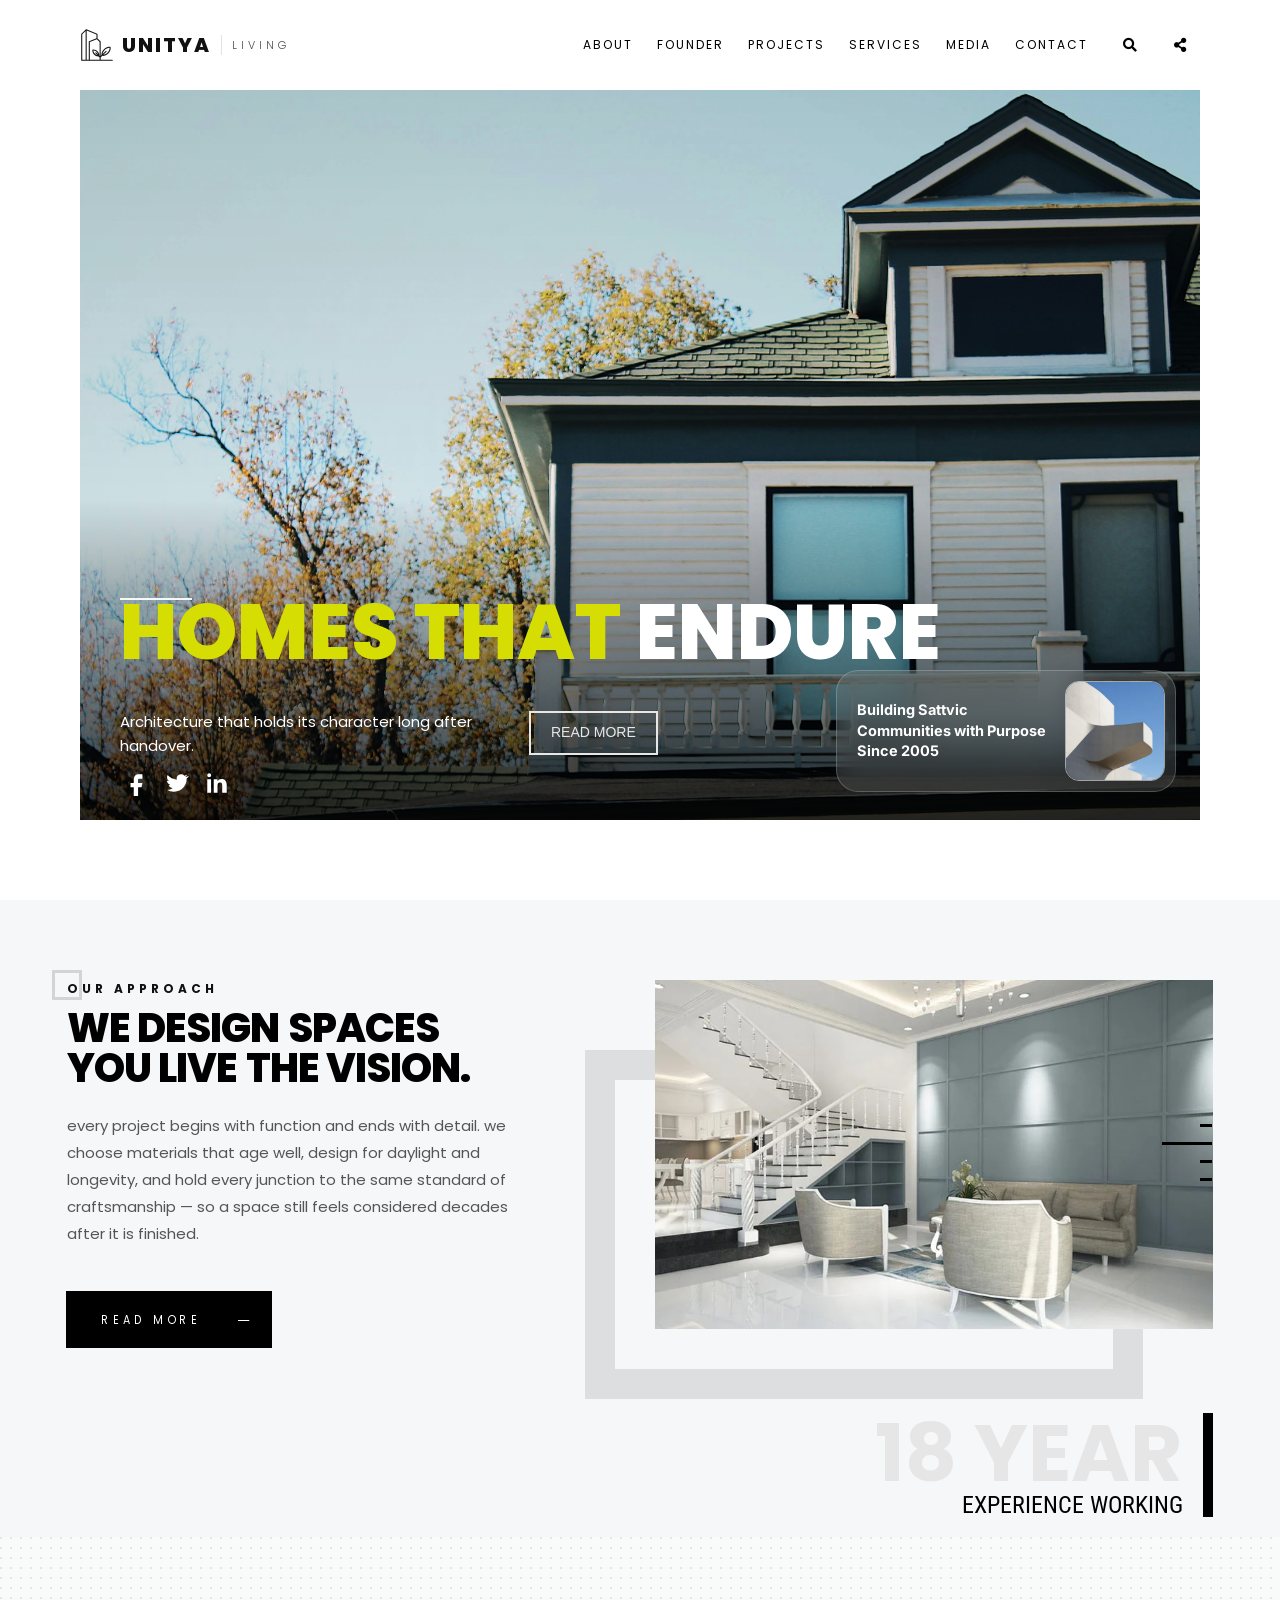
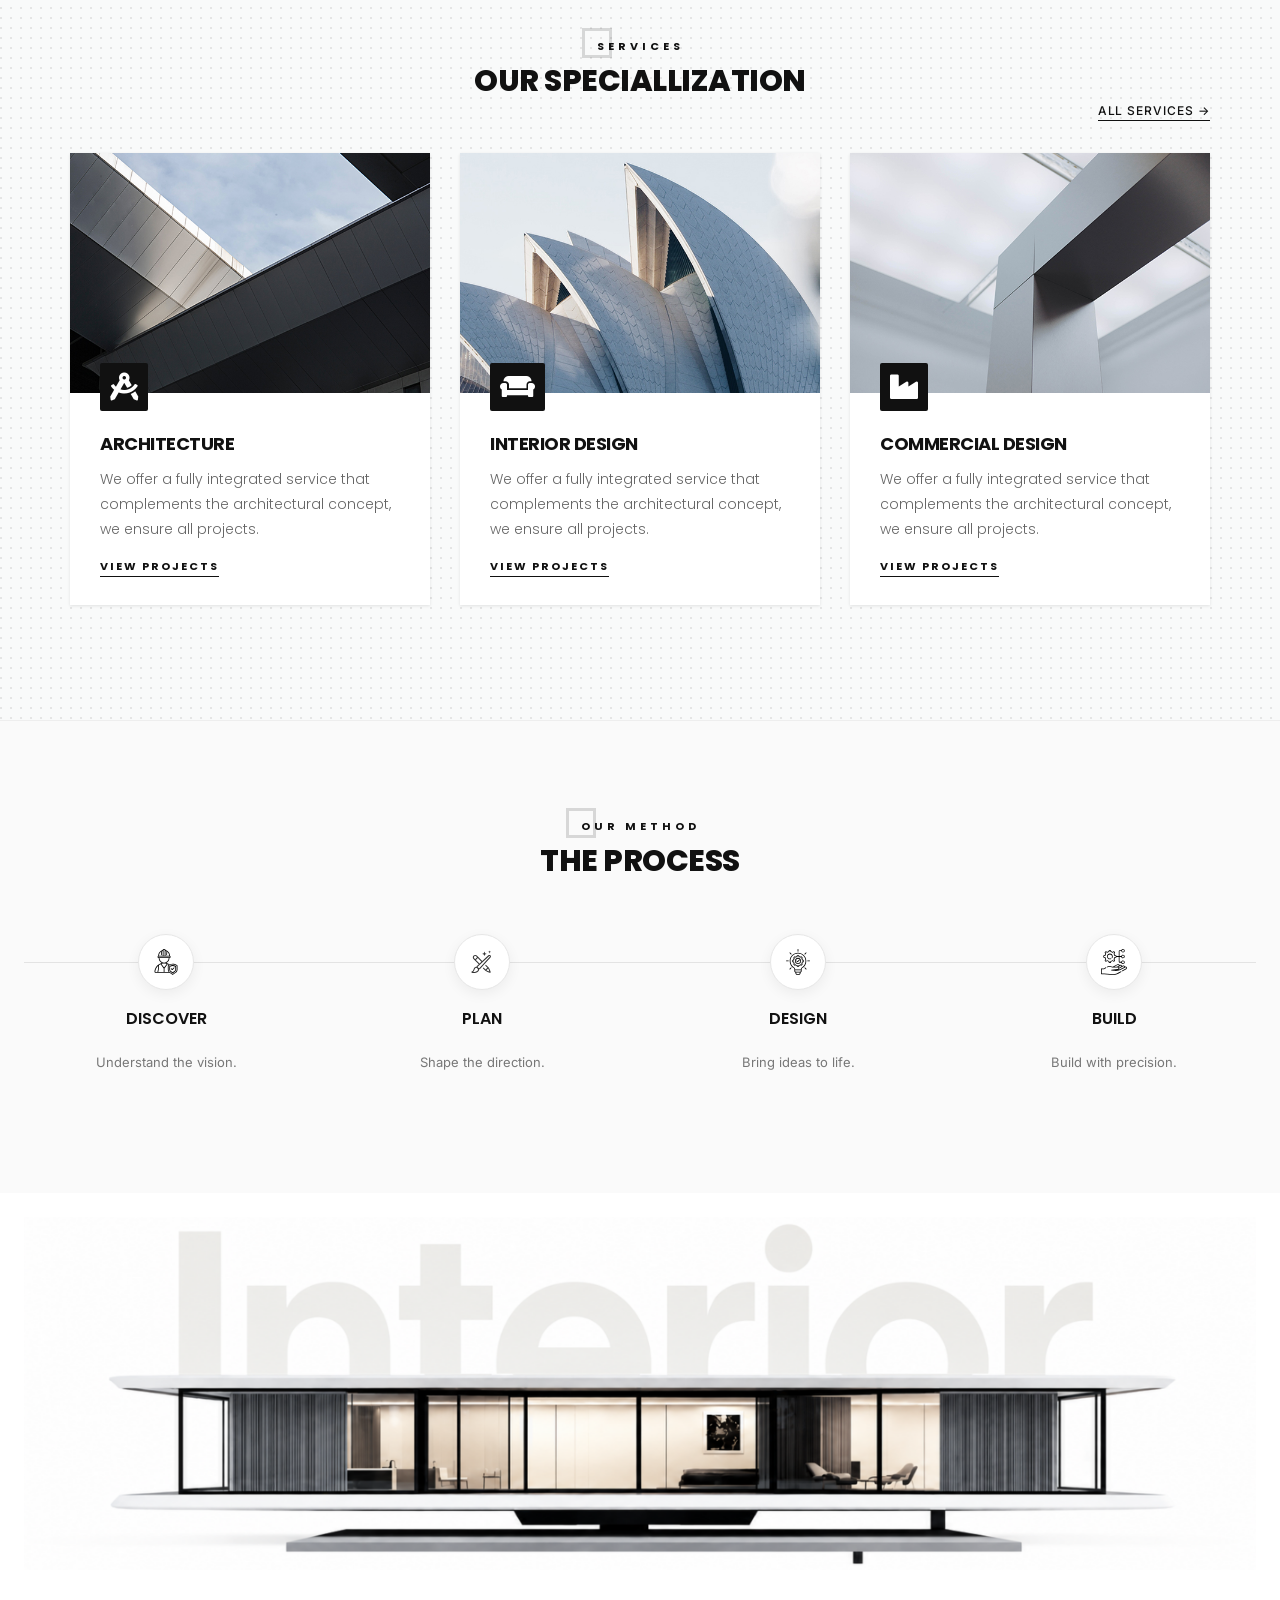
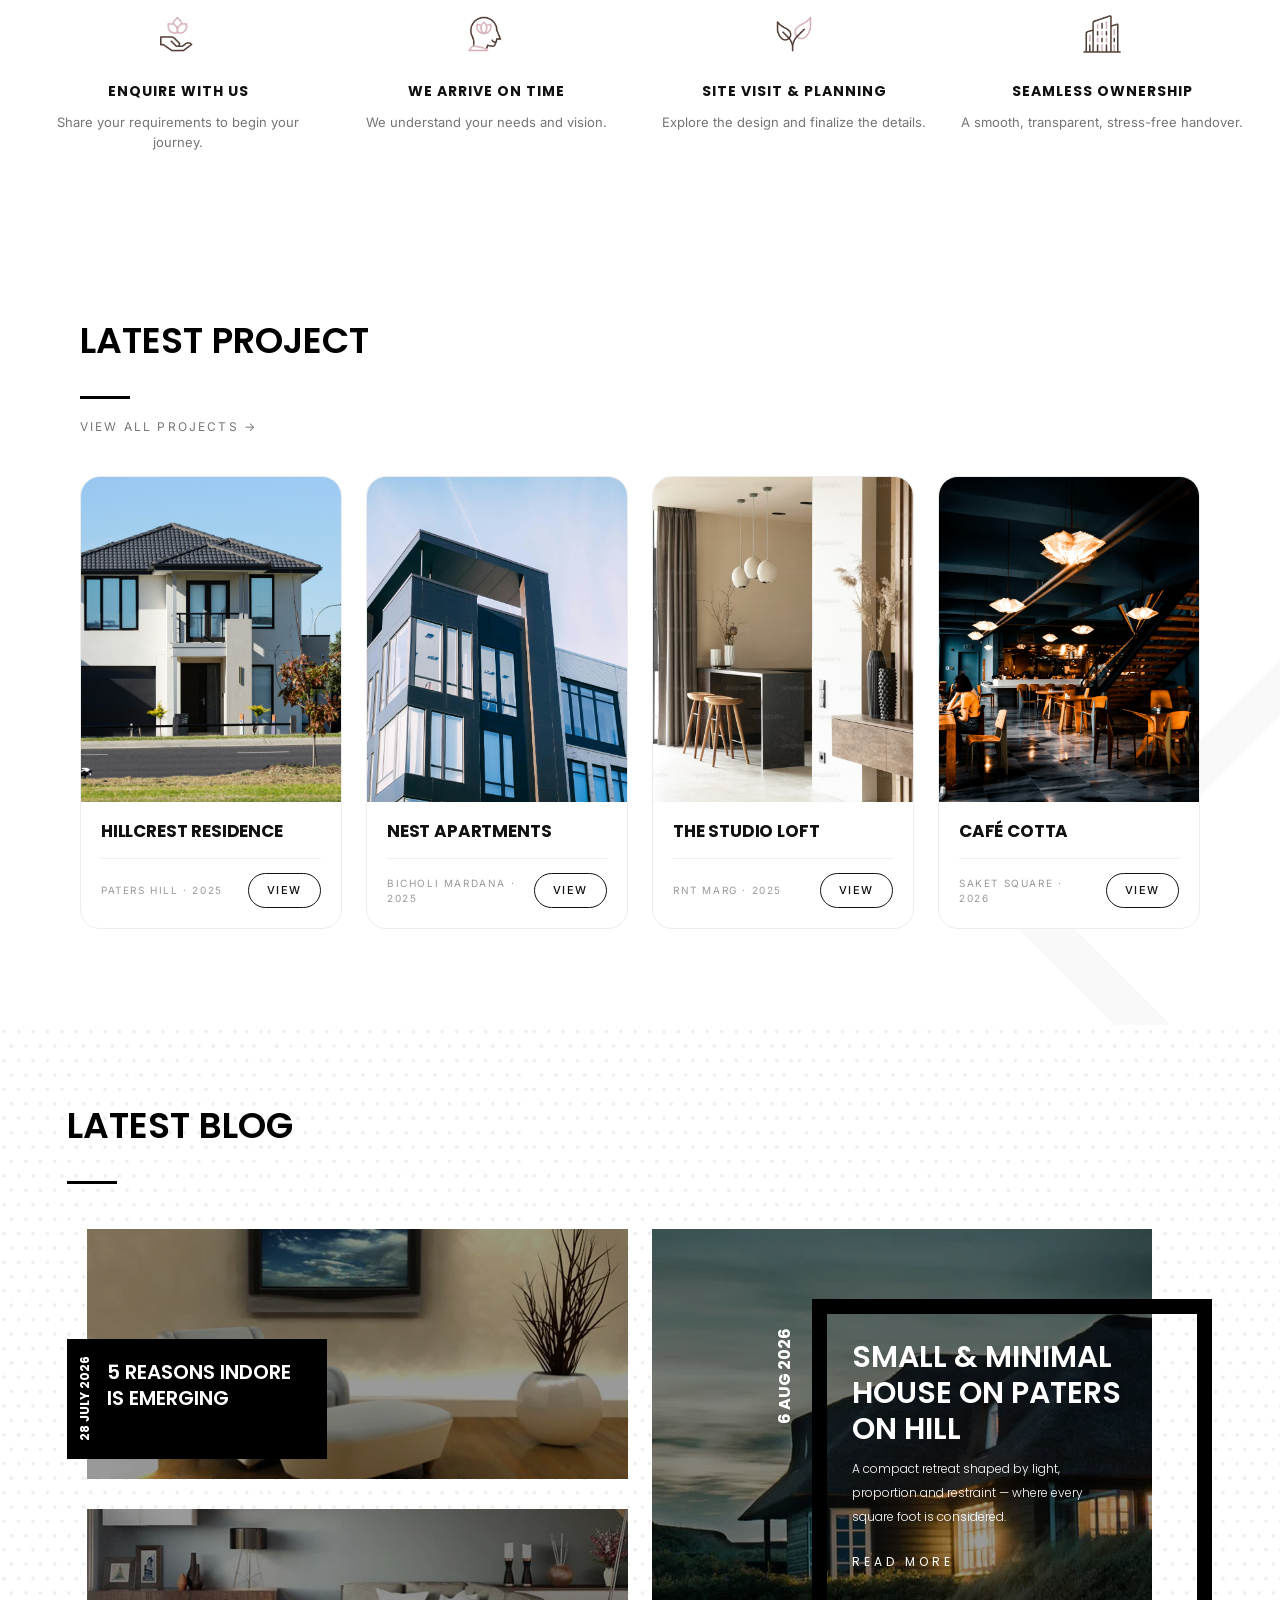
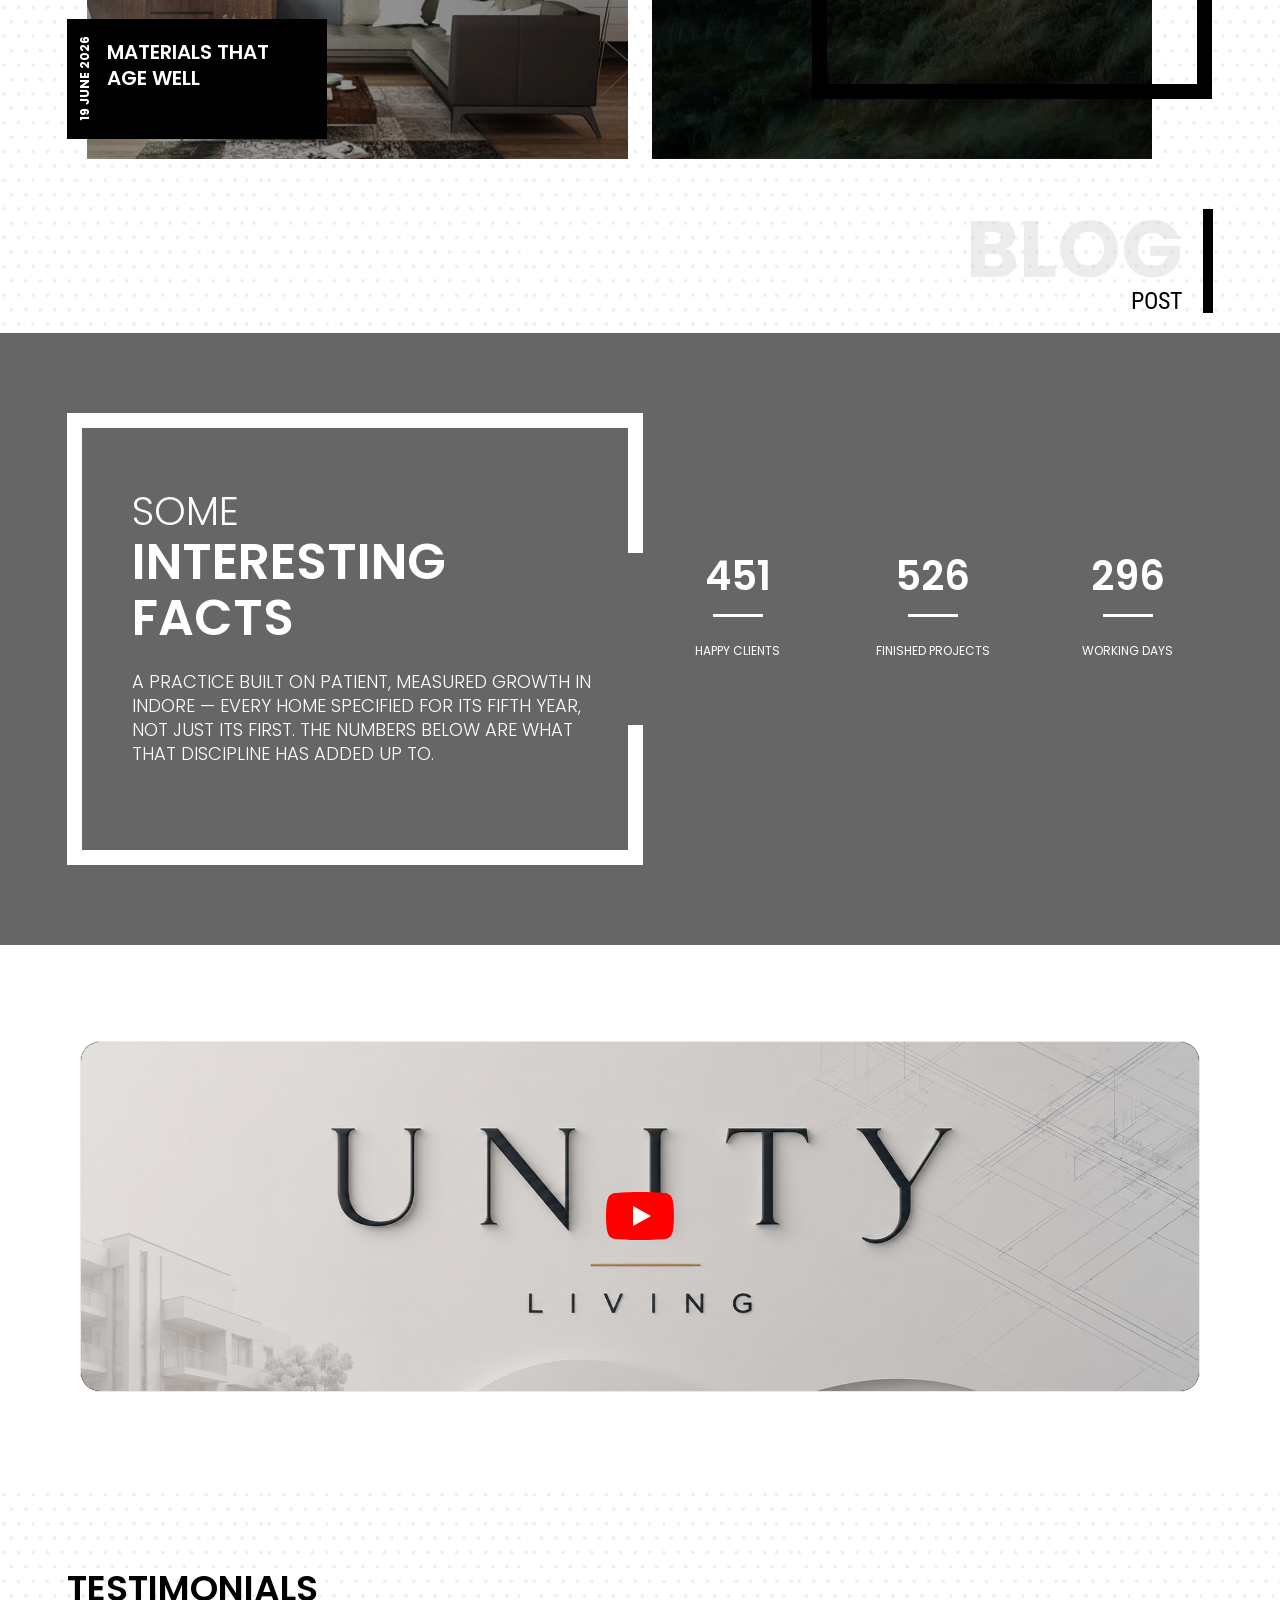
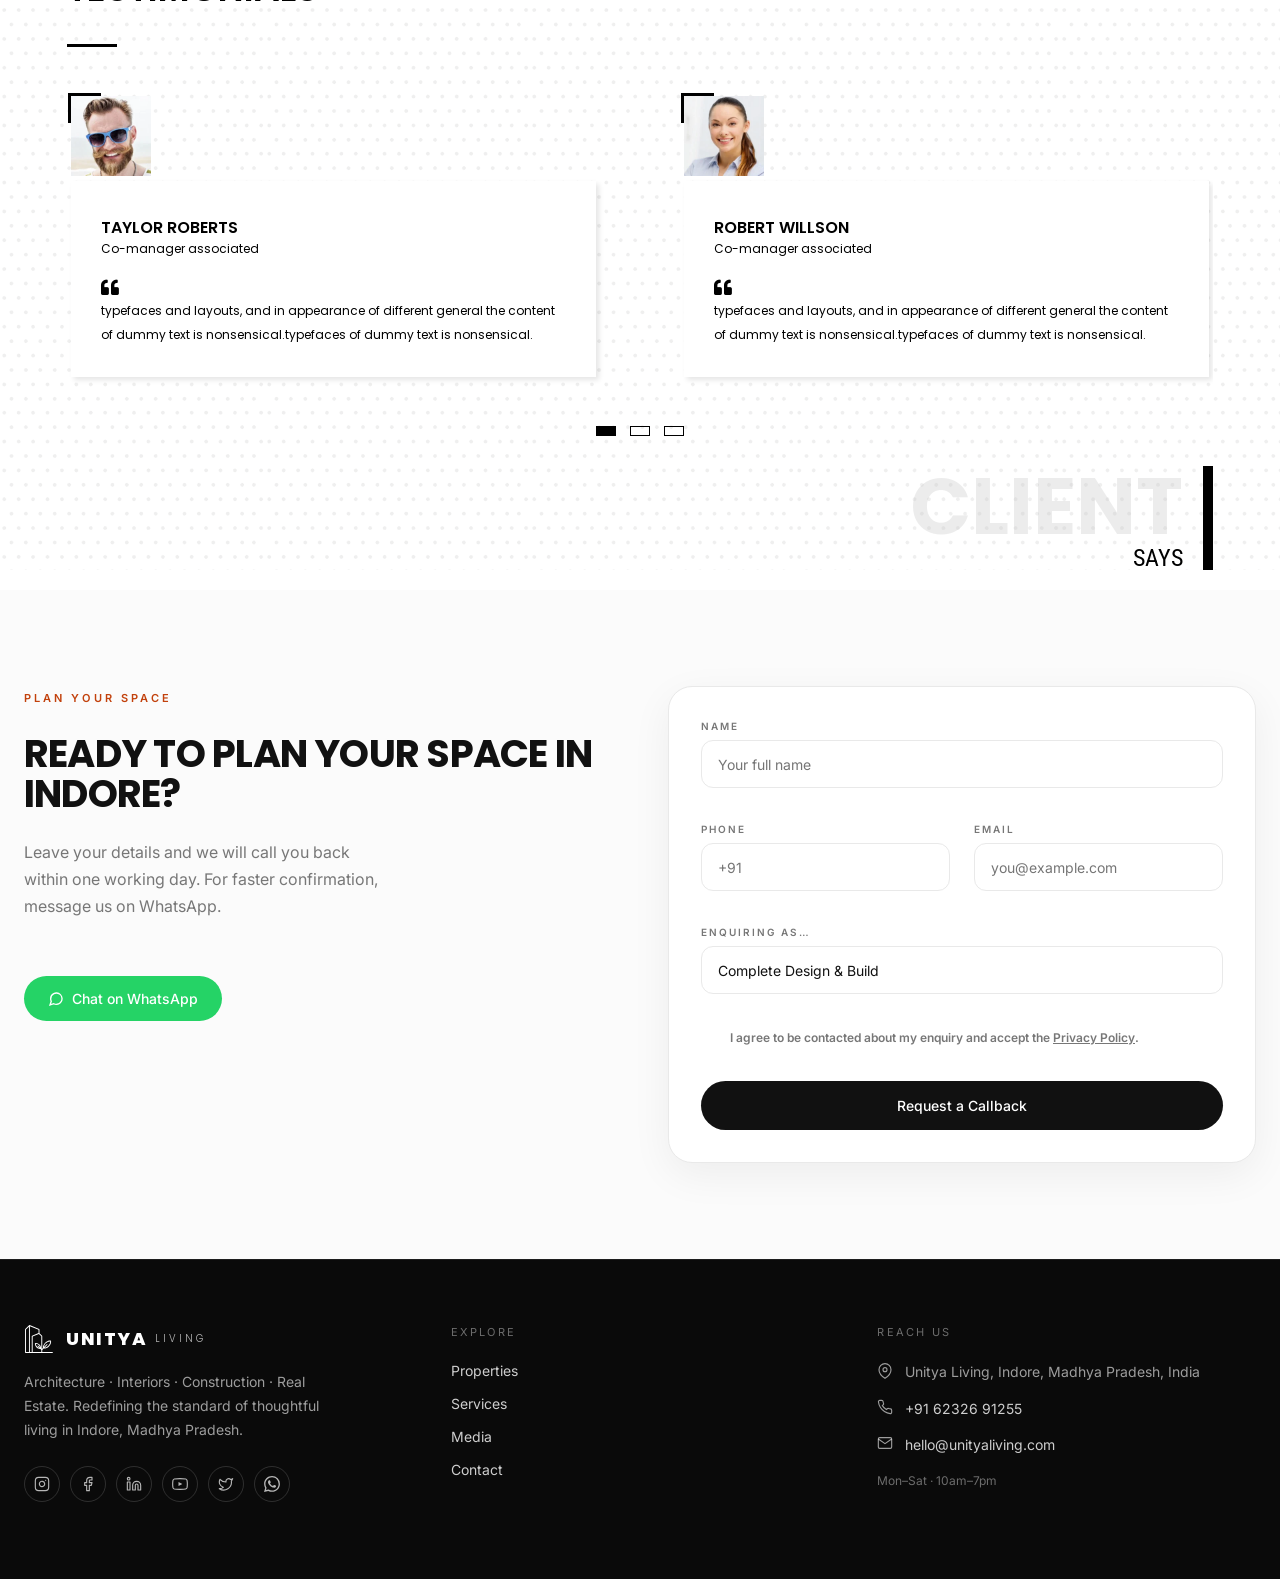
==== commit e7b94e72: "fix: move hero social icons above the 80px white frame so they are visible" ====
--- a/modern/index.html
+++ b/modern/index.html
@@ -612,7 +612,7 @@
                     <img id="unitya-lifestyle-img" src="images/media/hero-building.jpg" alt="Property lifestyle" style="width:100px; height:100px; flex-shrink:0; border-radius:14px; border:1.5px solid rgba(255,255,255,0.55); object-fit:cover; display:block; transition: opacity 0.5s ease;">
                 </div>
                 <!-- Unitya hero social icons -->
-                <div id="unitya-socials" style="position:absolute; left:120px; bottom:44px; z-index:20; display:flex; align-items:center; gap:6px;"><a href="#" target="_blank" rel="noreferrer" aria-label="Facebook" style="color:#fff; display:inline-flex; width:34px; height:34px; align-items:center; justify-content:center; text-decoration:none; transition:opacity .3s;"><svg viewBox="0 0 24 24" fill="currentColor" style="width:26px; height:26px; display:block;"><path d="M14 8h3V4h-3c-3.3 0-5 1.9-5 5v3H6v4h3v8h4v-8h3.2l.8-4H13V9c0-.7.3-1 1-1z"/></svg></a><a href="#" target="_blank" rel="noreferrer" aria-label="Twitter" style="color:#fff; display:inline-flex; width:34px; height:34px; align-items:center; justify-content:center; text-decoration:none; transition:opacity .3s;"><svg viewBox="0 0 24 24" fill="currentColor" style="width:26px; height:26px; display:block;"><path d="M22 5.8c-.7.3-1.5.5-2.3.6.8-.5 1.4-1.3 1.7-2.2-.8.5-1.7.8-2.6 1A4.1 4.1 0 0 0 11.7 8c0 .3 0 .6.1.9-3.4-.2-6.4-1.8-8.4-4.2-.4.6-.6 1.3-.6 2.1 0 1.4.7 2.7 1.7 3.4-.6 0-1.2-.2-1.8-.5v.1c0 2 1.4 3.7 3.3 4.1-.3.1-.7.1-1 .1-.2 0-.5 0-.7-.1.5 1.6 2 2.8 3.8 2.8A8.3 8.3 0 0 1 3 18.5 11.7 11.7 0 0 0 9.3 20c7.5 0 11.6-6.2 11.6-11.6v-.5c.8-.6 1.5-1.3 2.1-2.1z"/></svg></a><a href="#" target="_blank" rel="noreferrer" aria-label="Linkedin" style="color:#fff; display:inline-flex; width:34px; height:34px; align-items:center; justify-content:center; text-decoration:none; transition:opacity .3s;"><svg viewBox="0 0 24 24" fill="currentColor" style="width:26px; height:26px; display:block;"><path d="M6.5 8.5H3V21h3.5V8.5zM4.8 3C3.7 3 3 3.8 3 4.8s.7 1.8 1.8 1.8 1.8-.8 1.8-1.8S5.9 3 4.8 3zM21 13.8c0-3.8-2-5.6-4.8-5.6-2.2 0-3.2 1.2-3.8 2v-1.7H9V21h3.5v-6.2c0-1.6.3-3.2 2.3-3.2 2 0 2 1.9 2 3.3V21H21v-7.2z"/></svg></a></div>
+                <div id="unitya-socials" style="position:absolute; left:120px; bottom:100px; z-index:20; display:flex; align-items:center; gap:6px;"><a href="#" target="_blank" rel="noreferrer" aria-label="Facebook" style="color:#fff; display:inline-flex; width:34px; height:34px; align-items:center; justify-content:center; text-decoration:none; transition:opacity .3s;"><svg viewBox="0 0 24 24" fill="currentColor" style="width:26px; height:26px; display:block;"><path d="M14 8h3V4h-3c-3.3 0-5 1.9-5 5v3H6v4h3v8h4v-8h3.2l.8-4H13V9c0-.7.3-1 1-1z"/></svg></a><a href="#" target="_blank" rel="noreferrer" aria-label="Twitter" style="color:#fff; display:inline-flex; width:34px; height:34px; align-items:center; justify-content:center; text-decoration:none; transition:opacity .3s;"><svg viewBox="0 0 24 24" fill="currentColor" style="width:26px; height:26px; display:block;"><path d="M22 5.8c-.7.3-1.5.5-2.3.6.8-.5 1.4-1.3 1.7-2.2-.8.5-1.7.8-2.6 1A4.1 4.1 0 0 0 11.7 8c0 .3 0 .6.1.9-3.4-.2-6.4-1.8-8.4-4.2-.4.6-.6 1.3-.6 2.1 0 1.4.7 2.7 1.7 3.4-.6 0-1.2-.2-1.8-.5v.1c0 2 1.4 3.7 3.3 4.1-.3.1-.7.1-1 .1-.2 0-.5 0-.7-.1.5 1.6 2 2.8 3.8 2.8A8.3 8.3 0 0 1 3 18.5 11.7 11.7 0 0 0 9.3 20c7.5 0 11.6-6.2 11.6-11.6v-.5c.8-.6 1.5-1.3 2.1-2.1z"/></svg></a><a href="#" target="_blank" rel="noreferrer" aria-label="Linkedin" style="color:#fff; display:inline-flex; width:34px; height:34px; align-items:center; justify-content:center; text-decoration:none; transition:opacity .3s;"><svg viewBox="0 0 24 24" fill="currentColor" style="width:26px; height:26px; display:block;"><path d="M6.5 8.5H3V21h3.5V8.5zM4.8 3C3.7 3 3 3.8 3 4.8s.7 1.8 1.8 1.8 1.8-.8 1.8-1.8S5.9 3 4.8 3zM21 13.8c0-3.8-2-5.6-4.8-5.6-2.2 0-3.2 1.2-3.8 2v-1.7H9V21h3.5v-6.2c0-1.6.3-3.2 2.3-3.2 2 0 2 1.9 2 3.3V21H21v-7.2z"/></svg></a></div>
                 <script>
                     (function(){
                         var items = [
